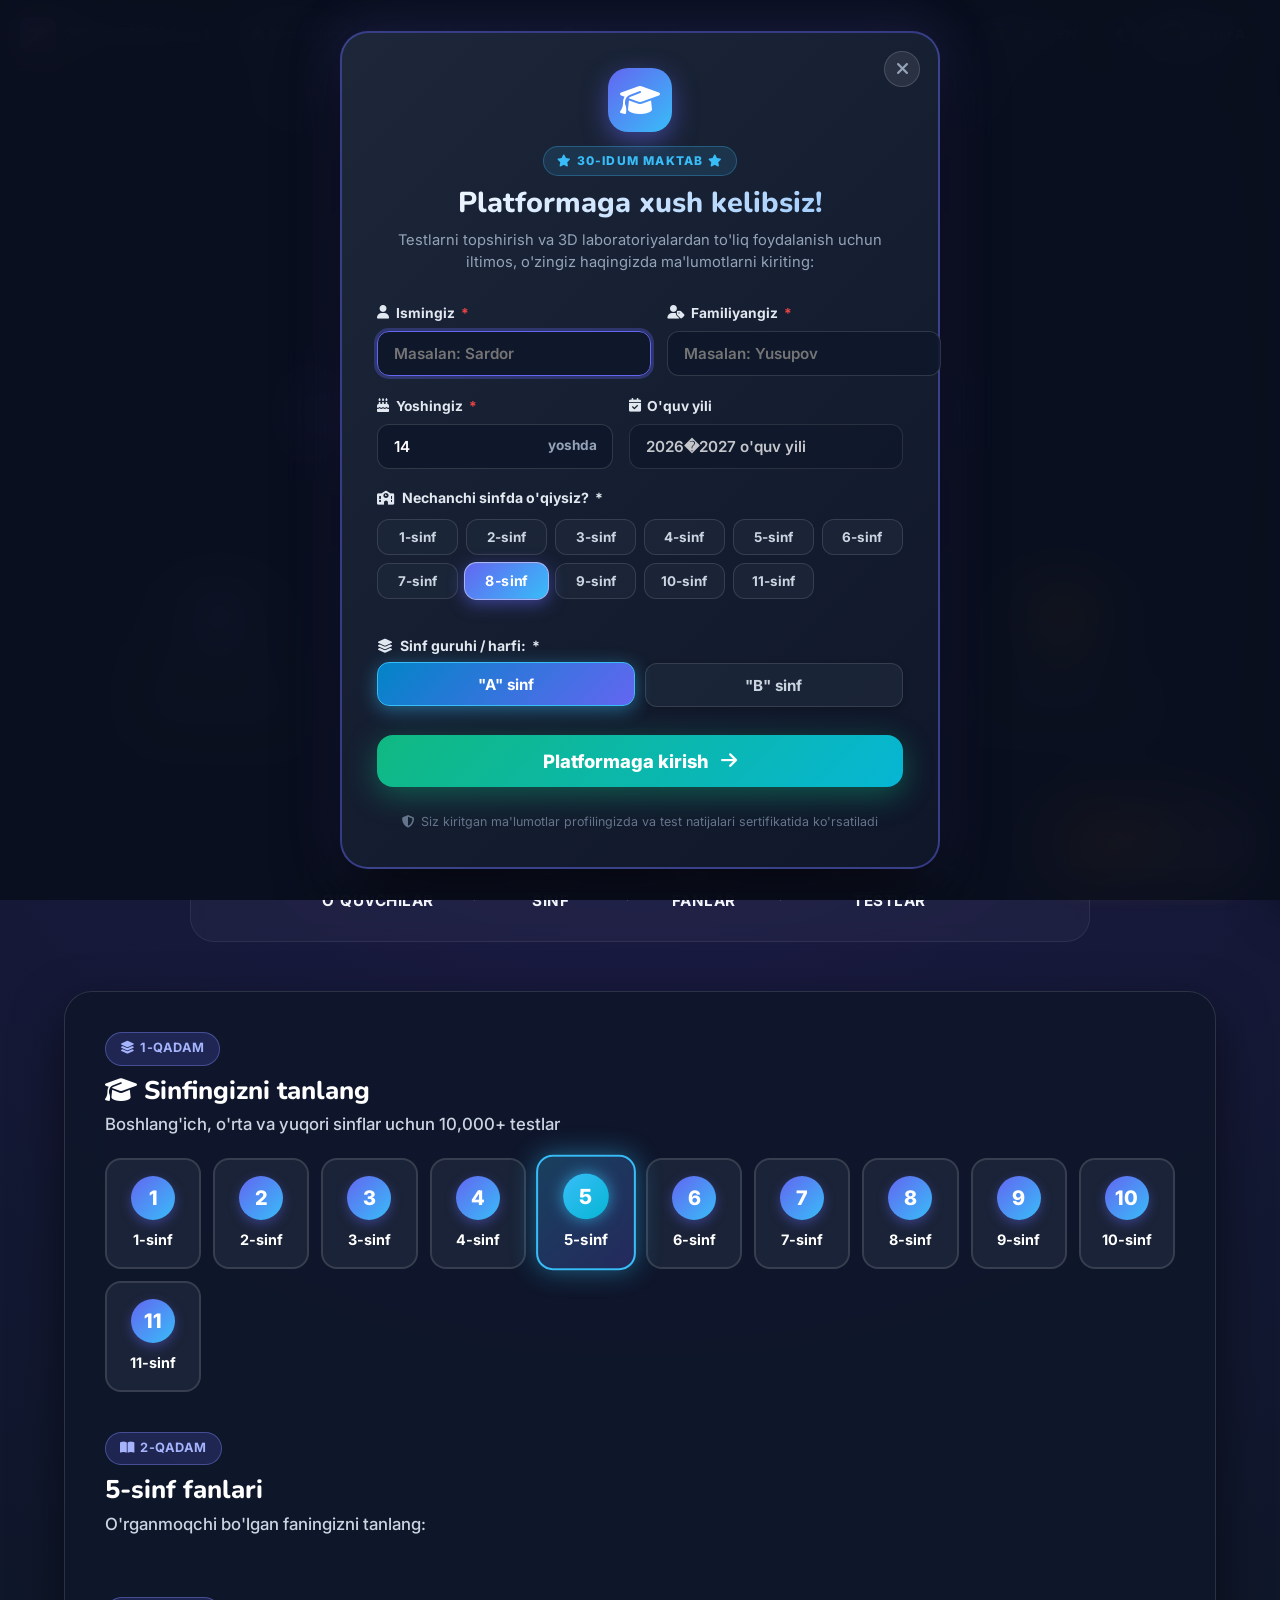
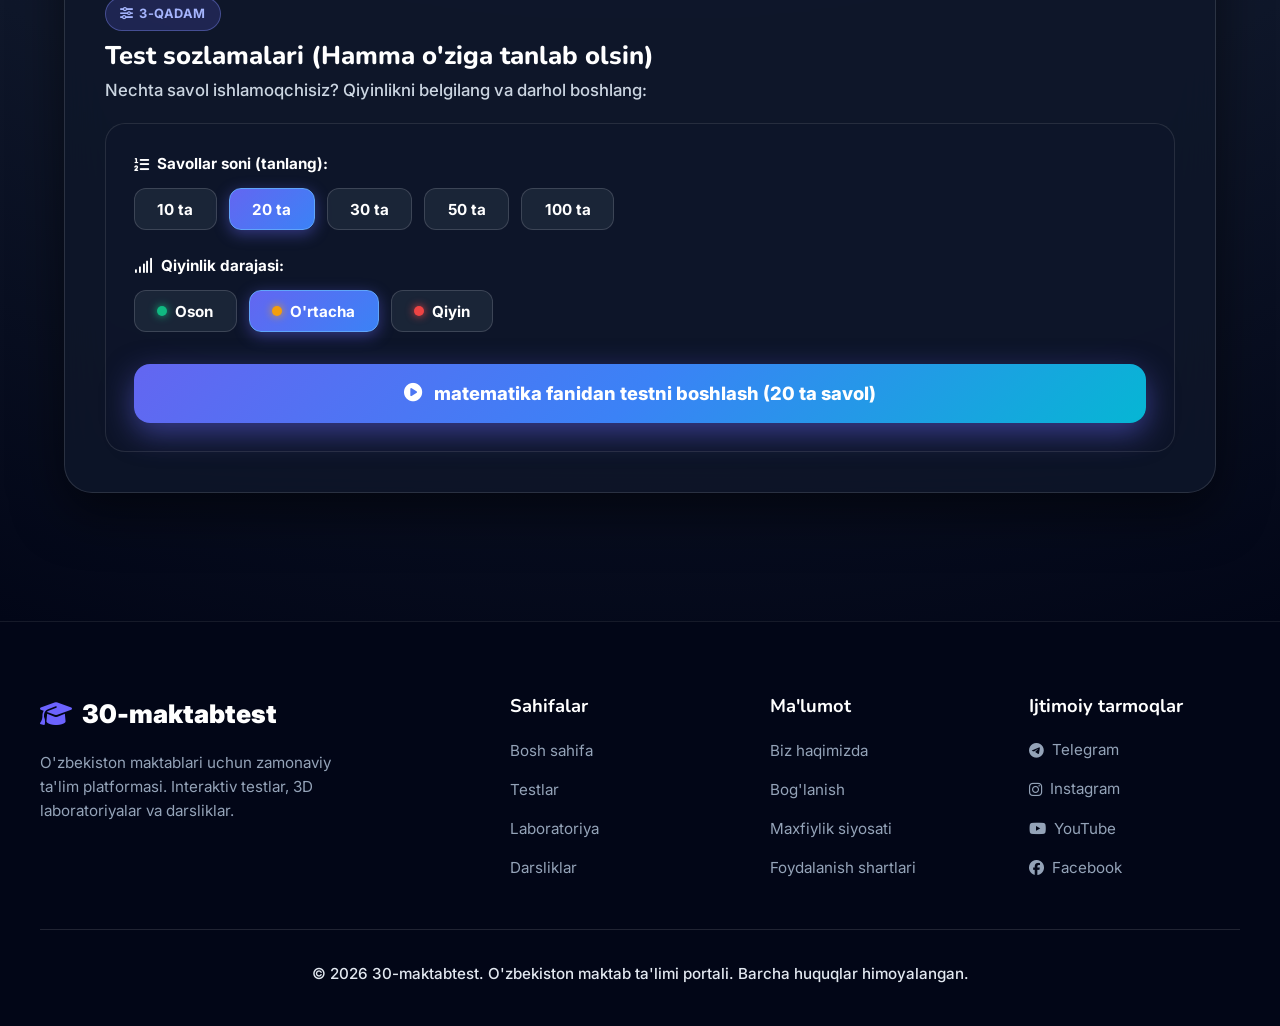
==== index.html @ f0207341 "fix(3d-lab): fix bottom control panel clipping and layout in computer and geography labs" ====
<!DOCTYPE html>
<html lang="uz">
<head>
    <meta charset="UTF-8">
    <meta name="viewport" content="width=device-width, initial-scale=1.0">
    <meta name="description" content="30-maktabtest - O'zbekiston maktablari uchun zamonaviy ta'lim platformasi. Testlar, 3D laboratoriya, darsliklar.">
    <title>30-maktabtest - O'zbekiston Maktablari Uchun</title>

    <!-- Google Fonts: Inter va Nunito -->
    <link rel="preconnect" href="https://fonts.googleapis.com">
    <link rel="preconnect" href="https://fonts.gstatic.com" crossorigin>
    <link href="https://fonts.googleapis.com/css2?family=Inter:wght@300;400;500;600;700;800;900&family=Nunito:wght@300;400;500;600;700;800;900&display=swap" rel="stylesheet">

    <!-- Font Awesome 6 -->
    <link rel="stylesheet" href="https://cdnjs.cloudflare.com/ajax/libs/font-awesome/6.4.0/css/all.min.css">

    <!-- Asosiy stillar -->
    <link rel="stylesheet" href="css/style.css">
    <link rel="stylesheet" href="css/master_fix.css">
</head>
<body>

    <!-- ============================================================
         NAVIGATSIYA - Barcha sahifalar uchun umumiy header
         ============================================================ -->
    <header id="main-header" class="main-header">
        <nav class="nav-container">
            <div class="nav-logo" onclick="navigateTo('page-landing')">
                <span class="logo-icon"><i class="fas fa-graduation-cap"></i></span>
                <span class="logo-text">30-maktabtest</span>
            </div>
            <ul class="nav-links" id="nav-links">
                <li><a href="#" onclick="navigateTo('page-landing')" data-nav="dashboard">
                    <i class="fas fa-home"></i> <span data-i18n="nav_home">Bosh sahifa</span>
                </a></li>
                <li><a href="#" onclick="scrollToTestCenter()" data-nav="tests">
                    <i class="fas fa-clipboard-check"></i> <span data-i18n="nav_tests">Testlar</span>
                </a></li>
                <li><a href="#" onclick="navigateTo('page-lab-select')" data-nav="lab">
                    <i class="fas fa-flask"></i> <span data-i18n="nav_lab">Laboratoriya</span>
                </a></li>
                <li><a href="#" onclick="navigateTo('page-textbook')" data-nav="books">
                    <i class="fas fa-book"></i> <span data-i18n="nav_books">Kitoblar</span>
                </a></li>
                <li><a href="#" onclick="navigateTo('page-teacher')" data-nav="teacher">
                    <i class="fas fa-chalkboard-teacher"></i> <span data-i18n="nav_teacher">O'qituvchilar</span>
                </a></li>
                <li><a href="#" onclick="navigateTo('page-olympiad')" data-nav="olympiad" style="color:#ec4899 !important; font-weight:700;">
                    <i class="fas fa-fire" style="color:#ec4899;"></i> <span>Olimpiada</span>
                </a></li>
                <li><a href="#" onclick="if(window.AccountsManager) AccountsManager.openLeaderboardDrawer()" data-nav="leaderboard" style="color:#fbbf24 !important; font-weight:700;">
                    <i class="fas fa-trophy" style="color:#fbbf24;"></i> <span>Reyting</span>
                </a></li>

            </ul>
            <div class="nav-actions">
                <div class="lang-switcher" id="lang-switcher">
                    <button class="lang-btn active" data-lang="uz" onclick="setLanguage('uz')">UZ</button>
                    <button class="lang-btn" data-lang="ru" onclick="setLanguage('ru')">RU</button>
                    <button class="lang-btn" data-lang="en" onclick="setLanguage('en')">EN</button>
                </div>

                <button class="theme-toggle-btn" id="theme-toggle" onclick="toggleTheme()" title="Tungi rejim">
                    <i class="fas fa-moon"></i>
                </button>
                <div class="student-profile-chip" id="student-profile-chip" onclick="openStudentProfileModal()" title="O'quvchi profili (Ma'lumotlarni ko'rish va o'zgartirish)">
                    <div class="student-avatar-icon"><i class="fas fa-user-graduate"></i></div>
                    <div class="student-chip-text">
                        <span class="student-chip-name" id="student-chip-name">O'quvchi</span>
                        <span class="student-chip-grade" id="student-chip-grade">Sinf</span>
                    </div>
                </div>
                <!-- Mobil menyu tugmasi -->
                <button class="mobile-menu-btn" id="mobile-menu-btn" onclick="toggleMobileMenu()" title="Menyuni ochish">
                    <i class="fas fa-bars"></i>
                    <span class="mobile-menu-label">Menyu</span>
                </button>
            </div>
        </nav>
    </header>

    <!-- ============================================================
         1-SAHIFA: LANDING / BOSH SAHIFA
         ============================================================ -->
    <section id="page-landing" class="page-section">
        <!-- Animatsiyali gradient fon -->
        <div class="landing-hero">
            <div class="hero-bg-animation">
                <div class="floating-shape shape-1"></div>
                <div class="floating-shape shape-2"></div>
                <div class="floating-shape shape-3"></div>
                <div class="floating-shape shape-4"></div>
                <div class="floating-shape shape-5"></div>
                <div class="floating-shape shape-6"></div>
            </div>

            <div class="hero-content">
                <div class="student-welcome-banner" id="student-welcome-banner" style="display:none;" onclick="openStudentProfileModal()" title="Profilni tahrirlash">
                    <i class="fas fa-hand-sparkles"></i> <span id="hero-student-greeting">Assalomu alaykum!</span>
                </div>
                <div class="hero-badge"><i class="fas fa-graduation-cap"></i> <span data-i18n="hero_badge">O'zbekiston ta'lim tizimi uchun</span></div>
                <h1 class="hero-title">
                    <span class="title-gradient">30-maktabtest</span>
                </h1>
                <p class="hero-tagline" data-i18n="hero_tagline">O'zbekiston maktablari uchun zamonaviy ta'lim platformasi</p>
                <p class="hero-description" data-i18n="hero_description">
                    Interaktiv testlar, 3D virtual laboratoriyalar va zamonaviy o'quv materiallari 
                    bilan bilimingizni yangi bosqichga olib chiqing.
                </p>
                <div class="hero-buttons">
                    <button class="btn btn-primary btn-lg hero-cta" onclick="scrollToTestCenter()">
                        <i class="fas fa-rocket"></i> <span data-i18n="btn_start">Boshlash</span>
                    </button>
                    <button class="btn btn-warning btn-lg" onclick="navigateTo('page-olympiad')" style="background:linear-gradient(135deg,#ec4899,#f59e0b); color:#fff; border:none; box-shadow:0 6px 20px rgba(236,72,153,0.4);">
                        <i class="fas fa-crown"></i> <span>Olimpiada & Blitz</span>
                    </button>
                    <button class="btn btn-outline btn-lg" onclick="navigateTo('page-lab-select')">
                        <i class="fas fa-flask"></i> <span data-i18n="btn_lab">3D Laboratoriya</span>
                    </button>

                </div>
            </div>

            <!-- Xususiyat kartalari (bosganda darhol ochiladi) -->
            <div class="hero-features">
                <div class="feature-card" data-aos="fade-up" onclick="scrollToTestCenter()" title="Testlarga o'tish">
                    <div class="feature-icon"><i class="fas fa-clipboard-check"></i></div>
                    <h3 data-i18n="feat_tests_title">10,000+ Testlar</h3>
                    <p data-i18n="feat_tests_desc">Barcha fanlar bo'yicha testlar va mashqlar</p>
                </div>
                <div class="feature-card" data-aos="fade-up" data-aos-delay="100" onclick="navigateTo('page-lab-select')" title="Laboratoriyaga o'tish">
                    <div class="feature-icon"><i class="fas fa-atom"></i></div>
                    <h3 data-i18n="feat_lab_title">3D Laboratoriya</h3>
                    <p data-i18n="feat_lab_desc">Virtual kimyo va fizika laboratoriyalari</p>
                </div>
                <div class="feature-card" data-aos="fade-up" data-aos-delay="200" onclick="scrollToTestCenter()" title="Fanlarga o'tish">
                    <div class="feature-icon"><i class="fas fa-book-open"></i></div>
                    <h3 data-i18n="feat_subjs_title">Barcha fanlar</h3>
                    <p data-i18n="feat_subjs_desc">1-11 sinflar uchun to'liq qamrov</p>
                </div>
                <div class="feature-card" data-aos="fade-up" data-aos-delay="300" onclick="navigateTo('page-teacher')" title="Natijalarga o'tish">
                    <div class="feature-icon"><i class="fas fa-trophy"></i></div>
                    <h3 data-i18n="feat_results_title">Natijalar</h3>
                    <p data-i18n="feat_results_desc">Batafsil tahlil va statistika</p>
                </div>
            </div>

            <!-- Statistika hisoblagichlari -->
            <div class="hero-stats">
                <div class="stat-item">
                    <div class="stat-number-wrapper">
                        <span class="stat-number" data-target="707">707</span>
                        <span class="stat-suffix"> ta</span>
                    </div>
                    <span class="stat-label" data-i18n="stat_students">O'quvchilar</span>
                </div>
                <div class="stat-divider"></div>
                <div class="stat-item">
                    <div class="stat-number-wrapper">
                        <span class="stat-number" data-target="11">11</span>
                        <span class="stat-suffix"> ta</span>
                    </div>
                    <span class="stat-label" data-i18n="stat_grades">Sinf</span>
                </div>
                <div class="stat-divider"></div>
                <div class="stat-item">
                    <div class="stat-number-wrapper">
                        <span class="stat-number" data-target="80">80</span>
                        <span class="stat-suffix"> ta</span>
                    </div>
                    <span class="stat-label" data-i18n="stat_subjects">Fanlar</span>
                </div>
                <div class="stat-divider"></div>
                <div class="stat-item">
                    <div class="stat-number-wrapper">
                        <span class="stat-number" data-target="10000">10,000</span>
                        <span class="stat-suffix">+</span>
                    </div>
                    <span class="stat-label" data-i18n="stat_tests">Testlar</span>
                </div>
            </div>

            <!-- ============================================================
                 ASOSIY TEST MARKAZI (BITTA BOSH EKRANDA)
                 ============================================================ -->
            <div class="home-test-center-section" id="home-test-center">
                <div class="test-center-container">
                    <!-- 1-QADAM: SINF TANLASH -->
                    <div class="test-step-header">
                        <span class="step-badge"><i class="fas fa-layer-group"></i> 1-qadam</span>
                        <h2 class="test-step-title"><i class="fas fa-graduation-cap"></i> Sinfingizni tanlang</h2>
                        <p class="test-step-subtitle">Boshlang'ich, o'rta va yuqori sinflar uchun 10,000+ testlar</p>
                    </div>

                    <div class="home-grade-grid" id="home-grade-grid">
                        <div class="home-grade-card" data-grade="1" onclick="selectGrade(1)">
                            <span class="h-grade-num">1</span>
                            <span class="h-grade-label">1-sinf</span>
                        </div>
                        <div class="home-grade-card" data-grade="2" onclick="selectGrade(2)">
                            <span class="h-grade-num">2</span>
                            <span class="h-grade-label">2-sinf</span>
                        </div>
                        <div class="home-grade-card" data-grade="3" onclick="selectGrade(3)">
                            <span class="h-grade-num">3</span>
                            <span class="h-grade-label">3-sinf</span>
                        </div>
                        <div class="home-grade-card" data-grade="4" onclick="selectGrade(4)">
                            <span class="h-grade-num">4</span>
                            <span class="h-grade-label">4-sinf</span>
                        </div>
                        <div class="home-grade-card selected" data-grade="5" onclick="selectGrade(5)">
                            <span class="h-grade-num">5</span>
                            <span class="h-grade-label">5-sinf</span>
                        </div>
                        <div class="home-grade-card" data-grade="6" onclick="selectGrade(6)">
                            <span class="h-grade-num">6</span>
                            <span class="h-grade-label">6-sinf</span>
                        </div>
                        <div class="home-grade-card" data-grade="7" onclick="selectGrade(7)">
                            <span class="h-grade-num">7</span>
                            <span class="h-grade-label">7-sinf</span>
                        </div>
                        <div class="home-grade-card" data-grade="8" onclick="selectGrade(8)">
                            <span class="h-grade-num">8</span>
                            <span class="h-grade-label">8-sinf</span>
                        </div>
                        <div class="home-grade-card" data-grade="9" onclick="selectGrade(9)">
                            <span class="h-grade-num">9</span>
                            <span class="h-grade-label">9-sinf</span>
                        </div>
                        <div class="home-grade-card" data-grade="10" onclick="selectGrade(10)">
                            <span class="h-grade-num">10</span>
                            <span class="h-grade-label">10-sinf</span>
                        </div>
                        <div class="home-grade-card" data-grade="11" onclick="selectGrade(11)">
                            <span class="h-grade-num">11</span>
                            <span class="h-grade-label">11-sinf</span>
                        </div>
                    </div>

                    <!-- 2-QADAM: FAN TANLASH -->
                    <div class="test-step-header" style="margin-top: 2.5rem;">
                        <span class="step-badge"><i class="fas fa-book-open"></i> 2-qadam</span>
                        <h2 class="test-step-title">
                            <span id="home-grade-title-text">5-sinf</span> fanlari
                        </h2>
                        <p class="test-step-subtitle">O'rganmoqchi bo'lgan faningizni tanlang:</p>
                    </div>

                    <div class="home-subjects-grid" id="home-subjects-grid">
                        <!-- Dinamik ravishda to'ldiriladi -->
                    </div>

                    <!-- 3-QADAM: SAVOLLAR SONI VA SOZLAMALAR -->
                    <div class="test-step-header" style="margin-top: 2.5rem;">
                        <span class="step-badge"><i class="fas fa-sliders"></i> 3-qadam</span>
                        <h2 class="test-step-title">Test sozlamalari (Hamma o'ziga tanlab olsin)</h2>
                        <p class="test-step-subtitle">Nechta savol ishlamoqchisiz? Qiyinlikni belgilang va darhol boshlang:</p>
                    </div>

                    <div class="home-test-config-box">
                        <!-- Savollar soni tanlash -->
                        <div class="config-group">
                            <label class="config-label"><i class="fas fa-list-ol"></i> Savollar soni (tanlang):</label>
                            <div class="count-selector-pills">
                                <button type="button" class="count-btn" data-count="10" onclick="setQuestionCount(10)">10 ta</button>
                                <button type="button" class="count-btn active" data-count="20" onclick="setQuestionCount(20)">20 ta</button>
                                <button type="button" class="count-btn" data-count="30" onclick="setQuestionCount(30)">30 ta</button>
                                <button type="button" class="count-btn" data-count="50" onclick="setQuestionCount(50)">50 ta</button>
                                <button type="button" class="count-btn" data-count="100" onclick="setQuestionCount(100)">100 ta</button>
                            </div>
                        </div>

                        <!-- Qiyinlik darajasi -->
                        <div class="config-group">
                            <label class="config-label"><i class="fas fa-signal"></i> Qiyinlik darajasi:</label>
                            <div class="difficulty-pills">
                                <button type="button" class="difficulty-pill-btn" data-difficulty="easy" onclick="selectDifficulty('easy')">
                                    <span class="diff-dot green"></span> Oson
                                </button>
                                <button type="button" class="difficulty-pill-btn active" data-difficulty="medium" onclick="selectDifficulty('medium')">
                                    <span class="diff-dot yellow"></span> O'rtacha
                                </button>
                                <button type="button" class="difficulty-pill-btn" data-difficulty="hard" onclick="selectDifficulty('hard')">
                                    <span class="diff-dot red"></span> Qiyin
                                </button>
                            </div>
                        </div>

                        <!-- Katta Boshlash Tugmasi -->
                        <div class="config-start-action">
                            <button type="button" class="btn btn-primary btn-xl start-big-btn" id="home-start-btn" onclick="startTest()">
                                <i class="fas fa-play-circle"></i> <span id="home-start-btn-text">Matematika fanidan testni boshlash (20 ta savol)</span>
                            </button>
                        </div>
                    </div>
                </div>
            </div>
        </div>
    </section>

    <!-- ============================================================
         2-SAHIFA: DASHBOARD - Sinf va fan tanlash
         ============================================================ -->
    <section id="page-dashboard" class="page-section" style="display:none;">
        <div class="dashboard-container">
            <!-- Sinf tanlash bo'limi -->
            <div class="section-header">
                <h2 class="section-title">
                    <i class="fas fa-graduation-cap"></i> <span data-i18n="dash_title">Sinfingizni tanlang</span>
                </h2>
                <p class="section-subtitle" data-i18n="dash_subtitle">O'qishni boshlash uchun sinfingizni tanlang</p>
            </div>

            <div class="grade-selector" id="grade-selector">
                <!-- 1-4 sinf: Boshlang'ich ta'lim -->
                <div class="grade-group">
                    <h3 class="grade-group-title"><i class="fas fa-shapes"></i> Boshlang'ich ta'lim (1-4 sinf)</h3>
                    <div class="grade-cards">
                        <div class="grade-card" data-grade="1" onclick="selectGrade(1)" style="--card-color: #FF6B6B;">
<div class="grade-icon"><span class="grade-badge-num">1</span></div>
                            <span class="grade-label">1-sinf</span>
                        </div>
                        <div class="grade-card" data-grade="2" onclick="selectGrade(2)" style="--card-color: #FF8E53;">
<div class="grade-icon"><span class="grade-badge-num">2</span></div>
                            <span class="grade-label">2-sinf</span>
                        </div>
                        <div class="grade-card" data-grade="3" onclick="selectGrade(3)" style="--card-color: #FFA726;">
<div class="grade-icon"><span class="grade-badge-num">3</span></div>
                            <span class="grade-label">3-sinf</span>
                        </div>
                        <div class="grade-card" data-grade="4" onclick="selectGrade(4)" style="--card-color: #FFD54F;">
<div class="grade-icon"><span class="grade-badge-num">4</span></div>
                            <span class="grade-label">4-sinf</span>
                        </div>
                    </div>
                </div>

                <!-- 5-6 sinf -->
                <div class="grade-group">
                    <h3 class="grade-group-title"><i class="fas fa-book-reader"></i> O'rta ta'lim (5-6 sinf)</h3>
                    <div class="grade-cards">
                        <div class="grade-card" data-grade="5" onclick="selectGrade(5)" style="--card-color: #66BB6A;">
<div class="grade-icon"><span class="grade-badge-num">5</span></div>
                            <span class="grade-label">5-sinf</span>
                        </div>
                        <div class="grade-card" data-grade="6" onclick="selectGrade(6)" style="--card-color: #42A5F5;">
<div class="grade-icon"><span class="grade-badge-num">6</span></div>
                            <span class="grade-label">6-sinf</span>
                        </div>
                    </div>
                </div>

                <!-- 7-9 sinf -->
                <div class="grade-group">
                    <h3 class="grade-group-title"><i class="fas fa-square-root-variable"></i> O'rta ta'lim (7-9 sinf)</h3>
                    <div class="grade-cards">
                        <div class="grade-card" data-grade="7" onclick="selectGrade(7)" style="--card-color: #5C6BC0;">
<div class="grade-icon"><span class="grade-badge-num">7</span></div>
                            <span class="grade-label">7-sinf</span>
                        </div>
                        <div class="grade-card" data-grade="8" onclick="selectGrade(8)" style="--card-color: #AB47BC;">
<div class="grade-icon"><span class="grade-badge-num">8</span></div>
                            <span class="grade-label">8-sinf</span>
                        </div>
                        <div class="grade-card" data-grade="9" onclick="selectGrade(9)" style="--card-color: #EC407A;">
<div class="grade-icon"><span class="grade-badge-num">9</span></div>
                            <span class="grade-label">9-sinf</span>
                        </div>
                    </div>
                </div>

                <!-- 10-11 sinf -->
                <div class="grade-group">
                    <h3 class="grade-group-title"><i class="fas fa-university"></i> Katta sinflar va Abituriyent (10-11 sinf)</h3>
                    <div class="grade-cards">
                        <div class="grade-card" data-grade="10" onclick="selectGrade(10)" style="--card-color: #26A69A;">
<div class="grade-icon"><span class="grade-badge-num">10</span></div>
                            <span class="grade-label">10-sinf</span>
                        </div>
                        <div class="grade-card" data-grade="11" onclick="selectGrade(11)" style="--card-color: #EF5350;">
<div class="grade-icon"><span class="grade-badge-num">11</span></div>
                            <span class="grade-label">11-sinf</span>
                        </div>
                    </div>
                </div>
            </div>

            <!-- Fan tanlash bo'limi (sinf tanlanganidan keyin ko'rinadi) -->
            <div id="subject-section" class="subject-section" style="display:none;">
                <div class="section-header">
                    <h2 class="section-title" id="subject-section-title">
                        <i class="fas fa-book-open"></i> <span id="selected-grade-text">1-sinf</span> fanlari
                    </h2>
                    <p class="section-subtitle" data-i18n="choose_subject">O'rganmoqchi bo'lgan faningizni tanlang</p>
                    <button class="btn btn-sm" onclick="clearGradeSelection()" style="background: rgba(99, 102, 241, 0.3) !important; color: #ffffff !important; border: 1.5px solid #818CF8 !important; font-weight: 700 !important; padding: 0.6rem 1.25rem !important; border-radius: 12px !important; cursor: pointer !important; display: inline-flex !important; align-items: center !important; gap: 0.5rem !important; margin-top: 0.5rem !important;">
                        <i class="fas fa-arrow-left"></i> <span data-i18n="change_grade">Sinfni o'zgartirish</span>
                    </button>
                </div>

                <div class="subject-grid" id="subject-grid">
                    <!-- JavaScript orqali dinamik ravishda to'ldiriladi -->
                </div>
            </div>
        </div>
    </section>

    <!-- ============================================================
         3-SAHIFA: TEST SOZLAMALARI
         ============================================================ -->
    <section id="page-test-setup" class="page-section" style="display:none;">
        <div class="test-setup-container">
            <!-- Orqaga tugma va sarlavha -->
            <div class="setup-header">
                <button class="btn btn-ghost" onclick="navigateTo('page-dashboard')">
                    <i class="fas fa-arrow-left"></i> Orqaga
                </button>
                <div class="setup-info">
                    <span class="setup-badge" id="setup-grade-badge">5-sinf</span>
                    <span class="setup-badge" id="setup-subject-badge">Matematika</span>
                </div>
            </div>

            <div class="setup-card">
                <h2 class="setup-title">
                    <i class="fas fa-cogs"></i> Test sozlamalari
                </h2>
                <p class="setup-description">Testni o'zingizga mos ravishda sozlang</p>

                <!-- Qiyinlik darajasi -->
                <div class="setup-section">
                    <h3 class="setup-section-title">
                        <i class="fas fa-signal"></i> Qiyinlik darajasi
                    </h3>
                    <div class="difficulty-selector" id="difficulty-selector">
                        <button class="difficulty-btn active" data-difficulty="easy" onclick="selectDifficulty('easy')">
                            <span class="difficulty-icon"><i class="fas fa-circle" style="color:#10b981"></i></span><span class="difficulty-name">Oson</span>
                            <span class="difficulty-desc">Asosiy tushunchalar va oddiy savollar</span>
                        </button>
                        <button class="difficulty-btn" data-difficulty="medium" onclick="selectDifficulty('medium')">
                            <span class="difficulty-icon"><i class="fas fa-circle" style="color:#f59e0b"></i></span><span class="difficulty-name">O'rtacha</span>
                            <span class="difficulty-desc">Chuqurroq tushunchalar va amaliy savollar</span>
                        </button>
                        <button class="difficulty-btn" data-difficulty="hard" onclick="selectDifficulty('hard')">
                            <span class="difficulty-icon"><i class="fas fa-circle" style="color:#ef4444"></i></span><span class="difficulty-name">Qiyin</span>
                            <span class="difficulty-desc">Murakkab masalalar va analitik savollar</span>
                        </button>
                    </div>
                </div>

                <!-- Savollar soni -->
                <div class="setup-section">
                    <h3 class="setup-section-title">
                        <i class="fas fa-list-ol"></i> Savollar soni
                    </h3>
                    <div class="question-count-selector">
                        <input type="number" id="question-count" class="question-count-input"
                               min="5" max="100" value="20"
                               onchange="validateQuestionCount()">
                        <div class="quick-count-buttons">
                            <button class="quick-btn" onclick="setQuestionCount(10)">10</button>
                            <button class="quick-btn active" onclick="setQuestionCount(20)">20</button>
                            <button class="quick-btn" onclick="setQuestionCount(30)">30</button>
                            <button class="quick-btn" onclick="setQuestionCount(50)">50</button>
                            <button class="quick-btn" onclick="setQuestionCount(100)">100</button>
                        </div>
                    </div>
                </div>

                <!-- Taymer sozlamasi -->
                <div class="setup-section">
                    <h3 class="setup-section-title">
                        <i class="fas fa-clock"></i> Taymer
                    </h3>
                    <div class="timer-toggle-container">
                        <label class="toggle-switch">
                            <input type="checkbox" id="timer-toggle" checked>
                            <span class="toggle-slider"></span>
                        </label>
                        <div class="timer-info">
                            <span class="timer-status" id="timer-status">Yoqilgan</span>
                            <span class="timer-detail">Har bir savol uchun 1 daqiqa</span>
                        </div>
                    </div>
                </div>

                <!-- Testni boshlash tugmasi -->
                <button class="btn btn-primary btn-lg btn-full" id="start-test-btn" onclick="startTest()">
                    <i class="fas fa-play-circle"></i> Testni boshlash
                </button>
            </div>
        </div>
    </section>

    <!-- ============================================================
         4-SAHIFA: TEST / VIKTORINA
         ============================================================ -->
    <section id="page-test" class="page-section" style="display:none;">
        <!-- Yuqori panel -->
        <div class="test-top-bar">
            <div class="test-info-left">
                <span class="test-subject-name" id="test-subject-name">Matematika</span>
                <span class="test-separator">|</span>
                <span class="test-difficulty-badge" id="test-difficulty-badge">Oson</span>
            </div>
            <div class="test-info-center">
                <span class="test-counter" id="test-counter">
                    Savol <strong id="current-question-num">1</strong> / <strong id="total-questions-num">20</strong>
                </span>
            </div>
            <div class="test-info-right">
                <span class="test-timer" id="test-timer">
                    <i class="fas fa-clock"></i> <span id="timer-display">01:00</span>
                </span>
                <button class="btn btn-sm btn-danger" onclick="confirmFinishTest()">
                    <i class="fas fa-flag-checkered"></i> Tugatish
                </button>
            </div>
        </div>

        <!-- Progress bar -->
        <div class="test-progress-bar">
            <div class="progress-fill" id="test-progress-fill" style="width: 5%;"></div>
        </div>

                        <!-- TEPADA UZUN GORIZONTAL SAVOLLAR NAVIGATORI (TOP LONG NUMBER BAR) -->
        <div class="test-top-navigator-wrap">
            <div class="question-navigator" id="question-navigator">
                <div class="navigator-header">
                    <span class="navigator-title">
                        <i class="fas fa-th-list"></i> Savollar:
                    </span>
                    <span class="navigator-badge" id="navigator-status-badge">
                        Javob berildi: 0 / 20
                    </span>
                </div>
                <div class="navigator-grid" id="navigator-grid">
                    <!-- 1, 2, 3, 4, 5... gorizontal uzun qator -->
                </div>
            </div>
        </div>

        <div class="test-content-wrapper">
            <!-- Savol kartasi -->
            <div class="test-main">
                <div class="question-card" id="question-card">
                    <div class="question-number" id="question-number">Savol 1</div>
                    <div class="question-text" id="question-text">
                        Bu yerda savol matni ko'rsatiladi...
                    </div>

                    <!-- Javob variantlari (A, B, C, D) -->
                    <div class="answer-options" id="options-container">
                        <!-- Variantlar JavaScript orqali chiqariladi -->
                    </div>

                    <!-- Instant Feedback Banner (To'liq kenglikda chiqadi) -->
                    <div id="test-feedback-container"></div>
                </div>

                <!-- Navigatsiya tugmalari -->
                <div class="test-navigation">
                    <button class="btn btn-outline" id="prev-question-btn" onclick="prevQuestion()" disabled>
                        <i class="fas fa-arrow-left"></i> Oldingi
                    </button>
                    <button class="btn btn-primary" id="next-question-btn" onclick="nextQuestion()">
                        Keyingi <i class="fas fa-arrow-right"></i>
                    </button>
                    <button class="btn btn-success" id="finish-test-btn" onclick="confirmFinishTest()" style="display:none;">
                        Tugatish <i class="fas fa-check-circle"></i>
                    </button>
                </div>
            </div>
        </div>
    </section>

    <!-- ============================================================
         5-SAHIFA: NATIJALAR
         ============================================================ -->
    <section id="page-results" class="page-section" style="display:none;">
        <div class="results-container">
            <!-- Katta ball ko'rsatkichi -->
            <div class="results-hero">
                <div class="score-circle" id="score-circle">
                    <svg class="score-svg" viewBox="0 0 200 200">
                        <circle class="score-bg" cx="100" cy="100" r="85" />
                        <circle class="score-fill" id="score-fill" cx="100" cy="100" r="85"
                                stroke-dasharray="534" stroke-dashoffset="534" />
                    </svg>
                    <div class="score-text">
                        <span class="score-percent" id="score-percent">0%</span>
                        <span class="score-label">Ball</span>
                    </div>
                </div>
                <div class="result-grade" id="result-grade">A+</div>
                <p class="result-message" id="result-message">Ajoyib natija! Barakalla!</p>
            </div>

            <!-- XP va Reyting mukofoti banneri -->
            <div id="results-xp-banner" class="results-xp-banner" style="display:none; margin: 1.25rem 0; padding: 1.2rem 1.5rem; border-radius: 18px; background: linear-gradient(135deg, rgba(245, 158, 11, 0.2), rgba(99, 102, 241, 0.25)); border: 1.5px solid rgba(245, 158, 11, 0.5); text-align: center; color: #fff; box-shadow: 0 8px 30px rgba(245, 158, 11, 0.25);">
                <div style="font-size: 1.45rem; font-weight: 800; color: #fbbf24; display: flex; align-items: center; justify-content: center; gap: 0.6rem;">
                    <i class="fas fa-award"></i> <span id="results-xp-earned">+0</span> BALL (XP) QO'SHILDI!
                </div>
                <div style="font-size: 0.95rem; margin-top: 0.4rem; color: #cbd5e1;">
                    Sizning yangi ballingiz: <strong id="results-xp-total" style="color:#38bdf8;">0 ball</strong> � Reytingdagi o'rningiz: <strong id="results-xp-rank" style="color:#34d399;">#0</strong>
                </div>
            </div>

            <!-- Statistika kartalari -->
            <div class="results-stats">
                <div class="stat-card stat-total">
                    <i class="fas fa-list-check"></i>
                    <span class="stat-value" id="stat-total">20</span>
                    <span class="stat-name">Jami savollar</span>
                </div>
                <div class="stat-card stat-correct">
                    <i class="fas fa-check-circle"></i>
                    <span class="stat-value" id="stat-correct">0</span>
                    <span class="stat-name">To'g'ri javoblar</span>
                </div>
                <div class="stat-card stat-wrong">
                    <i class="fas fa-times-circle"></i>
                    <span class="stat-value" id="stat-wrong">0</span>
                    <span class="stat-name">Noto'g'ri javoblar</span>
                </div>
                <div class="stat-card stat-percent">
                    <i class="fas fa-percentage"></i>
                    <span class="stat-value" id="stat-percentage">0%</span>
                    <span class="stat-name">Foiz</span>
                </div>
                <div class="stat-card stat-time">
                    <i class="fas fa-stopwatch"></i>
                    <span class="stat-value" id="stat-time">00:00</span>
                    <span class="stat-name">Sarflangan vaqt</span>
                </div>
            </div>

            <!-- Batafsil ko'rib chiqish -->
            <div class="results-review">
                <h3 class="review-title">
                    <i class="fas fa-search"></i> Batafsil ko'rib chiqish
                </h3>
                <div class="review-list" id="review-list">
                    <!-- JavaScript orqali dinamik ravishda to'ldiriladi -->
                </div>
            </div>

            <!-- Amallar tugmalari -->
            <div class="results-actions">
                <button class="btn btn-warning btn-lg" onclick="if(window.AccountsManager) AccountsManager.openLeaderboardDrawer();" style="background:linear-gradient(135deg,#f59e0b,#6366f1); color:#fff; border:none; box-shadow:0 6px 20px rgba(245,158,11,0.4);">
                    <i class="fas fa-trophy"></i> <span>Reytingdagi o'rningiz</span>
                </button>
                <button class="btn btn-primary btn-lg" onclick="retakeTest()">
                    <i class="fas fa-redo"></i> Qayta topshirish
                </button>
                <button class="btn btn-outline btn-lg" onclick="navigateTo('page-dashboard')">
                    <i class="fas fa-home"></i> <span data-i18n="nav_home">Bosh sahifa</span>ga
                </button>
            </div>
        </div>
    </section>

    <!-- ============================================================
         6-SAHIFA: LABORATORIYA TANLASH
         ============================================================ -->
    <section id="page-lab-select" class="page-section" style="display:none;">
        <div class="lab-select-container">
            <!-- Sarlavha -->
            <div class="lab-hero">
                <div class="lab-hero-bg">
                    <div class="lab-particle lab-particle-1"></div>
                    <div class="lab-particle lab-particle-2"></div>
                    <div class="lab-particle lab-particle-3"></div>
                </div>
                <h1 class="lab-hero-title">
                    <i class="fas fa-atom"></i> 3D Virtual Laboratoriya
                </h1>
                <p class="lab-hero-subtitle">
                    Xavfsiz virtual muhitda ilmiy tajribalar o'tkazing va fizik qonunlarni o'rganing
                </p>
            </div>

            <!-- Laboratoriya kartalari (5 ta 3D laboratoriya) -->
            <div class="lab-cards">
                <!-- 1. Kimyo -->
                <div class="lab-card lab-card-chemistry" onclick="navigateTo('page-chemistry-lab')">
                    <div class="lab-card-icon"><i class="fas fa-flask"></i></div>
                    <div class="lab-card-content">
                        <h2>Kimyo Laboratoriyasi</h2>
                        <p>Virtual kimyoviy tajribalar o'tkazing</p>
                        <ul class="lab-card-features">
                            <li><i class="fas fa-check"></i> Mis va kislota reaksiyasi</li>
                            <li><i class="fas fa-check"></i> Suv elektrolizi</li>
                            <li><i class="fas fa-check"></i> Vulqon tajribasi</li>
                            <li><i class="fas fa-check"></i> pH Indikatorlar</li>
                            <li><i class="fas fa-check"></i> Kristall o'stirish</li>
                        </ul>
                        <button class="btn btn-primary" onclick="navigateTo('page-chemistry-lab')"><i class="fas fa-arrow-right"></i> Laboratoriyaga kirish</button>
                    </div>
                </div>

                <!-- 2. Fizika -->
                <div class="lab-card lab-card-physics" onclick="navigateTo('page-physics-lab')">
                    <div class="lab-card-icon"><i class="fas fa-bolt"></i></div>
                    <div class="lab-card-content">
                        <h2>Fizika Laboratoriyasi</h2>
                        <p>Fizik qonunlarni 3D muhitda o'rganing</p>
                        <ul class="lab-card-features">
                            <li><i class="fas fa-check"></i> Erkin tushish</li>
                            <li><i class="fas fa-check"></i> Mayatnik tebranishi</li>
                            <li><i class="fas fa-check"></i> Elektr zanjirlari</li>
                            <li><i class="fas fa-check"></i> Nur sinishi (Prizma)</li>
                            <li><i class="fas fa-check"></i> Magnit maydoni</li>
                        </ul>
                        <button class="btn btn-primary" onclick="navigateTo('page-physics-lab')"><i class="fas fa-arrow-right"></i> Laboratoriyaga kirish</button>
                    </div>
                </div>

                <!-- 3. Astronomiya -->
                <div class="lab-card lab-card-astronomy" onclick="navigateTo('page-astronomy-lab')">
                    <div class="lab-card-icon"><i class="fas fa-globe-americas"></i></div>
                    <div class="lab-card-content">
                        <h2>3D Astronomiya</h2>
                        <p>Koinot, Quyosh tizimi va sayyoralar</p>
                        <ul class="lab-card-features">
                            <li><i class="fas fa-check"></i> Quyosh va 8 ta sayyora</li>
                            <li><i class="fas fa-check"></i> Yer va Oy harakati</li>
                            <li><i class="fas fa-check"></i> Saturn va uning halqalari</li>
                            <li><i class="fas fa-check"></i> Gravitatsiya va Qora tuynuk</li>
                            <li><i class="fas fa-check"></i> Koinot yulduzlari</li>
                        </ul>
                        <button class="btn btn-primary" onclick="navigateTo('page-astronomy-lab')"><i class="fas fa-arrow-right"></i> Laboratoriyaga kirish</button>
                    </div>
                </div>

                <!-- 4. Biologiya -->
                <div class="lab-card lab-card-biology" onclick="navigateTo('page-biology-lab')">
                    <div class="lab-card-icon"><i class="fas fa-heartbeat"></i></div>
                    <div class="lab-card-content">
                        <h2>3D Biologiya</h2>
                        <p>Inson anatomiyasi va hujayra tuzilishi</p>
                        <ul class="lab-card-features">
                            <li><i class="fas fa-check"></i> Urib turuvchi inson yuragi</li>
                            <li><i class="fas fa-check"></i> Qon aylanish va tomirlar</li>
                            <li><i class="fas fa-check"></i> O'simlik hujayrasi (Plant Cell)</li>
                            <li><i class="fas fa-check"></i> DNK qo'sh spirali</li>
                            <li><i class="fas fa-check"></i> Ko'z anatomiyasi va linza</li>
                        </ul>
                        <button class="btn btn-primary" onclick="navigateTo('page-biology-lab')"><i class="fas fa-arrow-right"></i> Laboratoriyaga kirish</button>
                    </div>
                </div>

                <!-- 5. Geometriya -->
                <div class="lab-card lab-card-geometry" onclick="navigateTo('page-geometry-lab')">
                    <div class="lab-card-icon"><i class="fas fa-shapes"></i></div>
                    <div class="lab-card-content">
                        <h2>3D Geometriya</h2>
                        <p>Stereometriya va fazo shakllari</p>
                        <ul class="lab-card-features">
                            <li><i class="fas fa-check"></i> Kub va Parallelepiped</li>
                            <li><i class="fas fa-check"></i> Muntazam Piramida</li>
                            <li><i class="fas fa-check"></i> Silindr va Konus</li>
                            <li><i class="fas fa-check"></i> Shar va Sfera kesimlari</li>
                            <li><i class="fas fa-check"></i> Real vaqt hajm va sirt hisobi</li>
                        </ul>
                        <button class="btn btn-primary" onclick="navigateTo('page-geometry-lab')"><i class="fas fa-arrow-right"></i> Laboratoriyaga kirish</button>
                    </div>
                </div>

                                <!-- 7. Geografiya va Yer Tuzilishi -->
                <div class="lab-card lab-card-geography" onclick="navigateTo('page-geography-lab')">
                    <div class="lab-card-icon"><i class="fas fa-globe-asia"></i></div>
                    <div class="lab-card-content">
                        <h2>3D Geografiya va Yer Tuzilishi</h2>
                        <p>Yer qatlamlari, vulqon otilishi, suv aylanishi va O'zbekiston relyefi</p>
                        <ul class="lab-card-features">
                            <li><i class="fas fa-check"></i> Yerning ichki qatlamlari (Litosfera, Mantiya, Yadro)</li>
                            <li><i class="fas fa-check"></i> Vulqon otilishi va Litosfera plitalari</li>
                            <li><i class="fas fa-check"></i> Suvning tabiatda aylanishi (Gidrologik sikl)</li>
                            <li><i class="fas fa-check"></i> O'zbekiston 3D relyefi (Hazrat Sulton, Orol, Qizilqum)</li>
                        </ul>
                        <button class="btn btn-primary" onclick="navigateTo('page-geography-lab')"><i class="fas fa-arrow-right"></i> Laboratoriyaga kirish</button>
                    </div>
                </div>

                <!-- 8. Kompyuter va IT Laboratoriyasi -->
                <div class="lab-card lab-card-computer" onclick="navigateTo('page-computer-lab')">
                    <div class="lab-card-icon"><i class="fas fa-microchip"></i></div>
                    <div class="lab-card-content">
                        <h2>3D Kompyuter va IT Laboratoriyasi</h2>
                        <p>Tizim bloki ichi, mantiqiy elementlar va tarmoq trafigi</p>
                        <ul class="lab-card-features">
                            <li><i class="fas fa-check"></i> Kompyuter tizim bloki (Motherboard, CPU, GPU, RAM)</li>
                            <li><i class="fas fa-check"></i> Mantiqiy elementlar (AND, OR, NOT, XOR va 3D LED)</li>
                            <li><i class="fas fa-check"></i> Internet va ma'lumotlar oqimi (Paketlar harakati)</li>
                            <li><i class="fas fa-check"></i> Interaktiv komponentlar tahlili</li>
                        </ul>
                        <button class="btn btn-primary" onclick="navigateTo('page-computer-lab')"><i class="fas fa-arrow-right"></i> Laboratoriyaga kirish</button>
                    </div>
                </div>
                <!-- 6. Texnologiya va Robototexnika -->
                <div class="lab-card lab-card-technology" onclick="navigateTo('page-technology-lab')">
                    <div class="lab-card-icon"><i class="fas fa-robot"></i></div>
                    <div class="lab-card-content">
                        <h2>3D Texnologiya va Robototexnika</h2>
                        <p>Robot qo'l, 4-taktli dvigatel, tishli g'ildiraklar va 3D printer</p>
                        <ul class="lab-card-features">
                            <li><i class="fas fa-check"></i> 4-DoF Sanoat roboti qo'li (Manipulator)</li>
                            <li><i class="fas fa-check"></i> Tishli g'ildiraklar va reduktor</li>
                            <li><i class="fas fa-check"></i> 4 taktli dvigatel va shamcha portlashi</li>
                            <li><i class="fas fa-check"></i> 3D Printer qatlamli bosma jarayoni</li>
                            <li><i class="fas fa-check"></i> Shamol turbinasi va elektr generatori</li>
                        </ul>
                        <button class="btn btn-primary" onclick="navigateTo('page-technology-lab')"><i class="fas fa-arrow-right"></i> Laboratoriyaga kirish</button>
                    </div>
                </div>
            </div>
        </div>
    </section>

    <!-- ============================================================
         7-SAHIFA: KIMYO LABORATORIYASI
         ============================================================ -->
    <section id="page-chemistry-lab" class="page-section" style="display:none;">
        <div class="lab-layout">
            <!-- Chap panel: tajribalar ro'yxati -->
            <aside class="lab-sidebar" id="chemistry-sidebar">
                <div class="lab-sidebar-header">
                    <h3><i class="fas fa-flask"></i> Kimyo tajribalari</h3>
                    <button class="btn btn-sm btn-ghost" onclick="navigateTo('page-lab-select')">
                        <i class="fas fa-arrow-left"></i> Orqaga
                    </button>
                </div>
                <ul class="experiment-list" id="chemistry-experiment-list">
                    <li class="experiment-item active" data-experiment="copper-acid" onclick="selectChemistryExperiment('copper-acid')">
                        <span class="experiment-icon"><i class="fas fa-vial"></i></span><div class="experiment-info"><span class="experiment-name">Mis va kislota reaksiyasi</span>
                            <span class="experiment-tag">Kimyoviy reaksiya</span>
                        </div>
                    </li>
                    <li class="experiment-item" data-experiment="water-electrolysis" onclick="selectChemistryExperiment('water-electrolysis')">
                        <span class="experiment-icon"><i class="fas fa-tint"></i></span><div class="experiment-info"><span class="experiment-name">Suv elektrolizi</span>
                            <span class="experiment-tag">Elektrokimyo</span>
                        </div>
                    </li>
                    <li class="experiment-item" data-experiment="volcano" onclick="selectChemistryExperiment('volcano')">
                        <span class="experiment-icon"><i class="fas fa-fire"></i></span><div class="experiment-info"><span class="experiment-name">Vulqon tajribasi</span>
                            <span class="experiment-tag">Kislota-asos</span>
                        </div>
                    </li>
                    <li class="experiment-item" data-experiment="indicators" onclick="selectChemistryExperiment('indicators')">
                        <span class="experiment-icon"><i class="fas fa-palette"></i></span><div class="experiment-info"><span class="experiment-name">Indikatorlar</span>
                            <span class="experiment-tag">pH darajasi</span>
                        </div>
                    </li>
                    <li class="experiment-item" data-experiment="crystal" onclick="selectChemistryExperiment('crystal')">
                        <span class="experiment-icon"><i class="fas fa-gem"></i></span><div class="experiment-info"><span class="experiment-name">Kristall o'stirish</span>
                            <span class="experiment-tag">Kristallografiya</span>
                        </div>
                    </li>
                </ul>
            </aside>

            <!-- Markaziy: Three.js canvas -->
            <main class="lab-main">
                <div class="lab-canvas-container" id="chemistry-canvas-container">
                    <button class="lab-info-toggle-btn active" id="chemistry-info-toggle-btn" onclick="toggleLabInfoPanel('chemistry')">
                        <i class="fas fa-info-circle"></i> <span>Tushuntirish</span>
                    </button>
                    <!-- Three.js bu yerda renderlanadi -->
                    <div class="lab-canvas-overlay" id="chemistry-canvas-overlay">
                        <div class="lab-loading">
                            <div class="lab-loading-spinner"></div>
                            <p>Laboratoriya yuklanmoqda...</p>
                        </div>
                    </div>
                </div>

                <!-- Pastki panel: FAQAT boshqaruv tugmalari (so'zlar va boshqa elementlar yo'q) -->
                <div class="lab-bottom-panel" id="chemistry-bottom-panel">
                    <div class="lab-controls">
                        <button class="btn btn-success" id="chemistry-start-btn" onclick="startChemistryExperiment()">
                            <i class="fas fa-play"></i> Boshlash
                        </button>
                        <button class="btn btn-warning" id="chemistry-pause-btn" onclick="pauseChemistryExperiment()" disabled>
                            <i class="fas fa-pause"></i> To'xtatish
                        </button>
                        <button class="btn btn-outline" id="chemistry-reset-btn" onclick="resetChemistryExperiment()">
                            <i class="fas fa-redo"></i> Qayta yuklash
                        </button>
                    </div>
                </div>
            </main>

            <!-- O'NG TOMON: Ilmiy Tahlil va Jonli Tushuntirish Paneli -->
            <aside class="lab-info-panel" id="chemistry-info-panel">
                <div class="lab-info-header">
                    <div class="lab-info-title-wrap">
                        <span class="info-status-badge waiting" id="chem-status-badge"></span>
                        <h4 id="chem-info-title">Mis va kislota reaksiyasi</h4>
                    </div>
                    <button class="lab-info-collapse-btn" onclick="toggleLabInfoPanel('chemistry')" title="Panelni yopish">
                        <i class="fas fa-times"></i>
                    </button>
                </div>
                <div class="lab-info-body">
                    <div class="lab-info-status" id="chem-status-text">
                        <strong>?? Kutilmoqda</strong> (Boshlashni bosing)
                    </div>

                    <div class="lab-info-section">
                        <div class="section-title"><i class="fas fa-atom"></i> Nima sodir bo'lmoqda?</div>
                        <p class="section-desc" id="chem-info-desc">Mis parchasi sulfat kislota eritmasiga tushganda oksidlanish-qaytarilish reaksiyasi boshlanadi. Idishdagi eritma asta-sekin mis (Cu�?) ionlari hisobiga go'zal zangori (ko'k) rangga aylanadi va gaz pufakchalari ajraladi.</p>
                    </div>

                    <div class="lab-info-section">
                        <div class="section-title"><i class="fas fa-square-root-variable"></i> Formula va qonuniyat</div>
                        <div class="formula-box" id="chem-info-formula">Cu + 2H2SO4(kons.) ?? CuSO4 + SO2? + 2H2O</div>
                    </div>

                    <div class="lab-info-section">
                        <div class="section-title"><i class="fas fa-eye"></i> Diqqat qilinadigan nuqtalar</div>
                        <ul class="points-list" id="chem-info-points">
                            <li><i class="fas fa-check-circle"></i> Idish tubidagi mis bo'lagining erishi</li>
                            <li><i class="fas fa-check-circle"></i> Suyuqlik yuzasiga ko'tarilayotgan gaz pufakchalari</li>
                            <li><i class="fas fa-check-circle"></i> Eritma rangining tiniq holatdan yorqin ko'k rangga o'zgarishi</li>
                        </ul>
                    </div>

                    <div class="lab-info-section fact-section">
                        <div class="section-title"><i class="fas fa-lightbulb"></i> Qiziqarli ilmiy fakt</div>
                        <p class="fact-text" id="chem-info-fact">Mis sulfat (CuSO4) xalq tilida 'to'tiyo' deb ataladi va bog'dorchilikda daraxtlarni zararkunanda zamburug'lardan himoya qilishda mashhur vositadir.</p>
                    </div>
                </div>
            </aside>
        </div>
    </section>

    <!-- ============================================================
         8-SAHIFA: FIZIKA LABORATORIYASI
         ============================================================ -->
    <section id="page-physics-lab" class="page-section" style="display:none;">
        <div class="lab-layout">
            <!-- Chap panel: tajribalar ro'yxati -->
            <aside class="lab-sidebar" id="physics-sidebar">
                <div class="lab-sidebar-header">
                    <h3><i class="fas fa-bolt"></i> Fizika tajribalari</h3>
                    <button class="btn btn-sm btn-ghost" onclick="navigateTo('page-lab-select')">
                        <i class="fas fa-arrow-left"></i> Orqaga
                    </button>
                </div>
                <ul class="experiment-list" id="physics-experiment-list">
                    <li class="experiment-item active" data-experiment="free-fall" onclick="selectPhysicsExperiment('free-fall')">
                        <span class="experiment-icon"><i class="fas fa-arrow-down"></i></span><div class="experiment-info"><span class="experiment-name">Erkin tushish</span>
                            <span class="experiment-tag">Mexanika</span>
                        </div>
                    </li>
                    <li class="experiment-item" data-experiment="pendulum" onclick="selectPhysicsExperiment('pendulum')">
                        <span class="experiment-icon"><i class="fas fa-clock"></i></span><div class="experiment-info"><span class="experiment-name">Mayatnik</span>
                            <span class="experiment-tag">Tebranishlar</span>
                        </div>
                    </li>
                    <li class="experiment-item" data-experiment="circuits" onclick="selectPhysicsExperiment('circuits')">
                        <span class="experiment-icon"><i class="fas fa-plug"></i></span><div class="experiment-info"><span class="experiment-name">Elektr zanjirlari</span>
                            <span class="experiment-tag">Elektrodinamika</span>
                        </div>
                    </li>
                    <li class="experiment-item" data-experiment="refraction" onclick="selectPhysicsExperiment('refraction')">
                        <span class="experiment-icon"><i class="fas fa-rainbow"></i></span><div class="experiment-info"><span class="experiment-name">Nur sinishi</span>
                            <span class="experiment-tag">Optika</span>
                        </div>
                    </li>
                    <li class="experiment-item" data-experiment="magnetic-field" onclick="selectPhysicsExperiment('magnetic-field')">
                        <span class="experiment-icon"><i class="fas fa-magnet"></i></span><div class="experiment-info"><span class="experiment-name">Magnit maydoni</span>
                            <span class="experiment-tag">Elektromagnetizm</span>
                        </div>
                    </li>
                </ul>
            </aside>

            <!-- Markaziy: Three.js canvas -->
            <main class="lab-main">
                <div class="lab-canvas-container" id="physics-canvas-container">
                    <button class="lab-info-toggle-btn active" id="physics-info-toggle-btn" onclick="toggleLabInfoPanel('physics')">
                        <i class="fas fa-info-circle"></i> <span>Tushuntirish</span>
                    </button>
                    <!-- Three.js bu yerda renderlanadi -->
                    <div class="lab-canvas-overlay" id="physics-canvas-overlay">
                        <div class="lab-loading">
                            <div class="lab-loading-spinner"></div>
                            <p>Laboratoriya yuklanmoqda...</p>
                        </div>
                    </div>
                </div>

                <!-- Pastki panel: FAQAT boshqaruv tugmalari (so'zlar va slayderlar o'ng panelga olindi) -->
                <div class="lab-bottom-panel" id="physics-bottom-panel">
                    <div class="lab-controls">
                        <button class="btn btn-success" id="physics-start-btn" onclick="startPhysicsExperiment()">
                            <i class="fas fa-play"></i> Boshlash
                        </button>
                        <button class="btn btn-warning" id="physics-pause-btn" onclick="pausePhysicsExperiment()" disabled>
                            <i class="fas fa-pause"></i> To'xtatish
                        </button>
                        <button class="btn btn-outline" id="physics-reset-btn" onclick="resetPhysicsExperiment()">
                            <i class="fas fa-redo"></i> Qayta yuklash
                        </button>
                    </div>
                </div>
            </main>

            <!-- O'NG TOMON: Ilmiy Tahlil, Tushuntirish va Parametrlar Paneli -->
            <aside class="lab-info-panel" id="physics-info-panel">
                <div class="lab-info-header">
                    <div class="lab-info-title-wrap">
                        <span class="info-status-badge waiting" id="phys-status-badge"></span>
                        <h4 id="phys-info-title">Jismning erkin tushishi</h4>
                    </div>
                    <button class="lab-info-collapse-btn" onclick="toggleLabInfoPanel('physics')" title="Panelni yopish">
                        <i class="fas fa-times"></i>
                    </button>
                </div>
                <div class="lab-info-body">
                    <div class="lab-info-status" id="phys-status-text">
                        <strong>?? Kutilmoqda</strong> (Boshlashni bosing)
                    </div>

                    <div class="lab-info-section">
                        <div class="section-title"><i class="fas fa-atom"></i> Nima sodir bo'lmoqda?</div>
                        <p class="section-desc" id="phys-info-desc">Jism faqat Yerning tortish kuchi ta'sirida pastga qarab tushadi. Nyuton qonuniga ko'ra, havosiz fazoda jism massasidan qat'i nazar bir xil tezlanish (g = 9.8 m/s�) bilan yerga tushadi.</p>
                    </div>

                    <div class="lab-info-section">
                        <div class="section-title"><i class="fas fa-square-root-variable"></i> Formula va qonuniyat</div>
                        <div class="formula-box" id="phys-info-formula">h = �gt� | v = gt | g � 9.8 m/s�</div>
                    </div>

                    <!-- Tajriba Parametrlari (Slayderlar o'ng panelda) -->
                    <div class="lab-info-section">
                        <div class="section-title"><i class="fas fa-sliders-h"></i> Parametrlarni sozlash</div>
                        <div class="info-sliders" id="physics-sliders">
                            <div class="info-slider-group">
                                <label><span>Massa:</span> <strong id="slider-mass-value">1.0</strong> kg</label>
                                <input type="range" class="lab-slider" id="slider-mass"
                                       min="0.1" max="10" step="0.1" value="1.0"
                                       oninput="updatePhysicsSlider('mass', this.value)">
                            </div>
                            <div class="info-slider-group">
                                <label><span>Balandlik:</span> <strong id="slider-height-value">10</strong> m</label>
                                <input type="range" class="lab-slider" id="slider-height"
                                       min="1" max="50" step="1" value="10"
                                       oninput="updatePhysicsSlider('height', this.value)">
                            </div>
                            <div class="info-slider-group" id="slider-angle-group" style="display:none;">
                                <label><span>Burchak:</span> <strong id="slider-angle-value">45</strong>&deg;</label>
                                <input type="range" class="lab-slider" id="slider-angle"
                                       min="5" max="85" step="1" value="45"
                                       oninput="updatePhysicsSlider('angle', this.value)">
                            </div>
                            <div class="info-slider-group" id="slider-voltage-group" style="display:none;">
                                <label><span>Kuchlanish:</span> <strong id="slider-voltage-value">12</strong> V</label>
                                <input type="range" class="lab-slider" id="slider-voltage"
                                       min="1" max="24" step="0.5" value="12"
                                       oninput="updatePhysicsSlider('voltage', this.value)">
                            </div>
                            <div class="info-slider-group" id="slider-resistance-group" style="display:none;">
                                <label><span>Qarshilik:</span> <strong id="slider-resistance-value">100</strong> &Omega;</label>
                                <input type="range" class="lab-slider" id="slider-resistance"
                                       min="10" max="1000" step="10" value="100"
                                       oninput="updatePhysicsSlider('resistance', this.value)">
                            </div>
                        </div>
                    </div>

                    <!-- Jonli hisoblangan ko'rsatkichlar -->
                    <div class="lab-info-section">
                        <div class="section-title"><i class="fas fa-chart-line"></i> Jonli ko'rsatkichlar</div>
                        <div class="info-values-grid" id="physics-values">
                            <div class="info-val-card">
                                <span class="v-label">Tezlik</span>
                                <span class="v-val" id="physics-value-velocity">0 m/s</span>
                            </div>
                            <div class="info-val-card">
                                <span class="v-label">Vaqt</span>
                                <span class="v-val" id="physics-value-time">0 s</span>
                            </div>
                            <div class="info-val-card">
                                <span class="v-label">Energiya</span>
                                <span class="v-val" id="physics-value-energy">0 J</span>
                            </div>
                        </div>
                    </div>

                    <div class="lab-info-section">
                        <div class="section-title"><i class="fas fa-eye"></i> Diqqat qilinadigan nuqtalar</div>
                        <ul class="points-list" id="phys-info-points">
                            <li><i class="fas fa-check-circle"></i> Tushish vaqtining balandlik kvadrat ildiziga proporsionalligi</li>
                            <li><i class="fas fa-check-circle"></i> Tezlikning tushish davomida chiziqli ortib borishi</li>
                            <li><i class="fas fa-check-circle"></i> Massa tushish tezligiga ta'sir qilmasligi</li>
                        </ul>
                    </div>

                    <div class="lab-info-section fact-section">
                        <div class="section-title"><i class="fas fa-lightbulb"></i> Qiziqarli ilmiy fakt</div>
                        <p class="fact-text" id="phys-info-fact">Galiley Piza minorasidan har xil og'irlikdagi sharlarni tashlab, ularning bir vaqtda tushishini birinchi bo'lib isbotlagan.</p>
                    </div>
                </div>
            </aside>
        </div>
    </section>

    <!-- ============================================================
         ASTRONOMIYA LABORATORIYASI
         ============================================================ -->
    <section id="page-astronomy-lab" class="page-section" style="display:none;">
        <div class="lab-layout">
            <aside class="lab-sidebar" id="astronomy-sidebar">
                <div class="lab-sidebar-header">
                    <h3><i class="fas fa-globe-americas"></i> 3D Astronomiya</h3>
                    <button class="btn btn-sm btn-ghost" onclick="navigateTo('page-lab-select')">
                        <i class="fas fa-arrow-left"></i> Orqaga
                    </button>
                </div>
                <ul class="experiment-list" id="astronomy-experiment-list">
                    <li class="experiment-item active" data-experiment="solar-system" onclick="selectAstronomyExperiment('solar-system')">
                        <span class="experiment-icon"><i class="fas fa-sun" style="color:#f59e0b;"></i></span>
                        <div class="experiment-info">
                            <span class="experiment-name">Quyosh tizimi</span>
                            <span class="experiment-tag">8 ta sayyora</span>
                        </div>
                    </li>
                    <li class="experiment-item" data-experiment="earth-moon" onclick="selectAstronomyExperiment('earth-moon')">
                        <span class="experiment-icon"><i class="fas fa-moon" style="color:#60a5fa;"></i></span>
                        <div class="experiment-info">
                            <span class="experiment-name">Yer va Oy tizimi</span>
                            <span class="experiment-tag">Fazalar va tutilish</span>
                        </div>
                    </li>
                    <li class="experiment-item" data-experiment="saturn-rings" onclick="selectAstronomyExperiment('saturn-rings')">
                        <span class="experiment-icon"><i class="fas fa-ring" style="color:#fde047;"></i></span>
                        <div class="experiment-info">
                            <span class="experiment-name">Saturn va halqalari</span>
                            <span class="experiment-tag">Muzli halqalar</span>
                        </div>
                    </li>
                    <li class="experiment-item" data-experiment="blackhole" onclick="selectAstronomyExperiment('blackhole')">
                        <span class="experiment-icon"><i class="fas fa-bullseye" style="color:#a855f7;"></i></span>
                        <div class="experiment-info">
                            <span class="experiment-name">Qora tuynuk</span>
                            <span class="experiment-tag">Gravitatsion maydon</span>
                        </div>
                    </li>
                </ul>
            </aside>

            <main class="lab-main">
                <div class="lab-canvas-container" id="astronomy-canvas-container">
                    <button class="lab-info-toggle-btn active" id="astronomy-info-toggle-btn" onclick="toggleLabInfoPanel('astronomy')">
                        <i class="fas fa-info-circle"></i> <span>Tushuntirish</span>
                    </button>
                    <div class="lab-canvas-overlay" id="astronomy-canvas-overlay">
                        <div class="lab-loading">
                            <div class="lab-loading-spinner"></div>
                            <p>Astronomiya laboratoriyasi yuklanmoqda...</p>
                        </div>
                    </div>
                </div>

                <!-- Pastki panel: FAQAT boshqaruv tugmalari (so'zlar va slayderlar o'ng panelga olindi) -->
                <div class="lab-bottom-panel" id="astronomy-bottom-panel">
                    <div class="lab-controls">
                        <button class="btn btn-success" id="astro-start-btn" onclick="startAstronomyExperiment()">
                            <i class="fas fa-play"></i> Boshlash
                        </button>
                        <button class="btn btn-warning" id="astro-pause-btn" onclick="pauseAstronomyExperiment()">
                            <i class="fas fa-pause"></i> To'xtatish
                        </button>
                        <button class="btn btn-outline" id="astro-reset-btn" onclick="resetAstronomyExperiment()">
                            <i class="fas fa-redo"></i> Qayta yuklash
                        </button>
                    </div>
                </div>
            </main>

            <!-- O'NG TOMON: Astronomik Tahlil va Jonli Tushuntirish Paneli -->
            <aside class="lab-info-panel" id="astronomy-info-panel">
                <div class="lab-info-header">
                    <div class="lab-info-title-wrap">
                        <span class="info-status-badge waiting" id="astr-status-badge"></span>
                        <h4 id="astr-info-title">Quyosh tizimi</h4>
                    </div>
                    <button class="lab-info-collapse-btn" onclick="toggleLabInfoPanel('astronomy')" title="Panelni yopish">
                        <i class="fas fa-times"></i>
                    </button>
                </div>
                <div class="lab-info-body">
                    <div class="lab-info-status" id="astr-status-text">
                        <strong>?? Kutilmoqda</strong> (Boshlashni bosing)
                    </div>

                    <div class="lab-info-section">
                        <div class="section-title"><i class="fas fa-atom"></i> Nima sodir bo'lmoqda?</div>
                        <p class="section-desc" id="astr-info-desc">Quyosh atrofida 8 ta asosiy sayyora elliptik orbitalar bo'ylab harakatlanadi. Quyoshga yaqin sayyoralar (Merkuriy, Venera) kuchli gravitatsiya tufayli juda tez aylanadi, tashqi gigant sayyoralar esa sekinroq harakat qiladi.</p>
                    </div>

                    <div class="lab-info-section">
                        <div class="section-title"><i class="fas fa-square-root-variable"></i> Qonuniyat</div>
                        <div class="formula-box" id="astr-info-formula">T� / R� = const (Keplerning 3-qonuni)</div>
                    </div>

                    <!-- Parametrlar (Slayder o'ng panelda) -->
                    <div class="lab-info-section">
                        <div class="section-title"><i class="fas fa-sliders-h"></i> Parametrlarni sozlash</div>
                        <div class="info-sliders" id="astronomy-sliders">
                            <div class="info-slider-group">
                                <label><span>Aylanish tezligi:</span> <strong id="slider-astro-speed-value">1.0x</strong></label>
                                <input type="range" class="lab-slider" id="slider-astro-speed"
                                       min="0.1" max="5.0" step="0.1" value="1.0"
                                       oninput="updateAstronomySlider('speed', this.value)">
                            </div>
                        </div>
                    </div>

                    <!-- Tizim ko'rsatkichlari -->
                    <div class="lab-info-section">
                        <div class="section-title"><i class="fas fa-chart-line"></i> Tizim ko'rsatkichlari</div>
                        <div class="info-values-grid" id="astronomy-values">
                            <div class="info-val-card">
                                <span class="v-label">Sayyoralar</span>
                                <span class="v-val">8 ta asosiy</span>
                            </div>
                            <div class="info-val-card">
                                <span class="v-label">Markaz</span>
                                <span class="v-val">Quyosh</span>
                            </div>
                            <div class="info-val-card">
                                <span class="v-label">Yoshi</span>
                                <span class="v-val">4.6 mlrd yil</span>
                            </div>
                        </div>
                    </div>

                    <div class="lab-info-section">
                        <div class="section-title"><i class="fas fa-eye"></i> Diqqat qilinadigan nuqtalar</div>
                        <ul class="points-list" id="astr-info-points">
                            <li><i class="fas fa-check-circle"></i> Merkuriy va Yer orbitasi tezligi farqi</li>
                            <li><i class="fas fa-check-circle"></i> Saturn halqalarining tekis diski</li>
                            <li><i class="fas fa-check-circle"></i> Quyosh atrofidagi masofalar masshtabi</li>
                        </ul>
                    </div>

                    <div class="lab-info-section fact-section">
                        <div class="section-title"><i class="fas fa-lightbulb"></i> Qiziqarli ilmiy fakt</div>
                        <p class="fact-text" id="astr-info-fact">Quyosh butun Quyosh tizimidagi umumiy massaning 99.86% qismini tashkil etadi.</p>
                    </div>
                </div>
            </aside>
        </div>
    </section>

    <!-- ============================================================
         BIOLOGIYA LABORATORIYASI
         ============================================================ -->
    <section id="page-biology-lab" class="page-section" style="display:none;">
        <div class="lab-layout">
            <aside class="lab-sidebar" id="biology-sidebar">
                <div class="lab-sidebar-header">
                    <h3><i class="fas fa-heartbeat"></i> 3D Biologiya</h3>
                    <button class="btn btn-sm btn-ghost" onclick="navigateTo('page-lab-select')">
                        <i class="fas fa-arrow-left"></i> Orqaga
                    </button>
                </div>
                <ul class="experiment-list" id="biology-experiment-list">
                    <li class="experiment-item active" data-experiment="heart" onclick="selectBiologyExperiment('heart')">
                        <span class="experiment-icon"><i class="fas fa-heart" style="color:#ef4444;"></i></span>
                        <div class="experiment-info">
                            <span class="experiment-name">Inson Yuragi</span>
                            <span class="experiment-tag">Urib turuvchi 3D model</span>
                        </div>
                    </li>
                                        <li class="experiment-item" data-experiment="human-lungs" onclick="selectBiologyExperiment('human-lungs')">
                        <span class="experiment-icon"><i class="fas fa-lungs" style="color:#f43f5e;"></i></span>
                        <div class="experiment-info">
                            <span class="experiment-name">O'pka va Nafas Olish</span>
                            <span class="experiment-tag">Diafragma va Bronxi</span>
                        </div>
                    </li>
                    <li class="experiment-item" data-experiment="plant-cell" onclick="selectBiologyExperiment('plant-cell')">
                        <span class="experiment-icon"><i class="fas fa-leaf" style="color:#10b981;"></i></span>
                        <div class="experiment-info">
                            <span class="experiment-name">O'simlik Hujayrasi</span>
                            <span class="experiment-tag">Yadro va xloroplast</span>
                        </div>
                    </li>
                    <li class="experiment-item" data-experiment="dna" onclick="selectBiologyExperiment('dna')">
                        <span class="experiment-icon"><i class="fas fa-dna" style="color:#38bdf8;"></i></span>
                        <div class="experiment-info">
                            <span class="experiment-name">DNK Qo'sh Spirali</span>
                            <span class="experiment-tag">A-T, G-C juftliklar</span>
                        </div>
                    </li>
                    <li class="experiment-item" data-experiment="eye" onclick="selectBiologyExperiment('eye')">
                        <span class="experiment-icon"><i class="fas fa-eye" style="color:#f59e0b;"></i></span>
                        <div class="experiment-info">
                            <span class="experiment-name">Ko'z Tuzilishi</span>
                            <span class="experiment-tag">Linza va to'r parda</span>
                        </div>
                    </li>
                </ul>
            </aside>

            <main class="lab-main">
                <div class="lab-canvas-container" id="biology-canvas-container">
                    <button class="lab-info-toggle-btn active" id="biology-info-toggle-btn" onclick="toggleLabInfoPanel('biology')">
                        <i class="fas fa-info-circle"></i> <span>Tushuntirish</span>
                    </button>
                    <div class="lab-canvas-overlay" id="biology-canvas-overlay">
                        <div class="lab-loading">
                            <div class="lab-loading-spinner"></div>
                            <p>Biologiya laboratoriyasi yuklanmoqda...</p>
                        </div>
                    </div>
                </div>

                <!-- Pastki panel: FAQAT boshqaruv tugmalari (so'zlar va slayderlar o'ng panelga olindi) -->
                <div class="lab-bottom-panel" id="biology-bottom-panel">
                    <div class="lab-controls">
                        <button class="btn btn-success" id="bio-start-btn" onclick="startBiologyExperiment()">
                            <i class="fas fa-play"></i> Boshlash
                        </button>
                        <button class="btn btn-warning" id="bio-pause-btn" onclick="pauseBiologyExperiment()">
                            <i class="fas fa-pause"></i> To'xtatish
                        </button>
                        <button class="btn btn-outline" id="bio-reset-btn" onclick="resetBiologyExperiment()">
                            <i class="fas fa-redo"></i> Qayta yuklash
                        </button>
                    </div>
                </div>
            </main>

            <!-- O'NG TOMON: Biologik Tahlil va Jonli Tushuntirish Paneli -->
            <aside class="lab-info-panel" id="biology-info-panel">
                <div class="lab-info-header">
                    <div class="lab-info-title-wrap">
                        <span class="info-status-badge waiting" id="bio-status-badge"></span>
                        <h4 id="bio-info-title">Inson yuragi anatomiyasi</h4>
                    </div>
                    <button class="lab-info-collapse-btn" onclick="toggleLabInfoPanel('biology')" title="Panelni yopish">
                        <i class="fas fa-times"></i>
                    </button>
                </div>
                <div class="lab-info-body">
                    <div class="lab-info-status" id="bio-status-text">
                        <strong>?? Kutilmoqda</strong> (Boshlashni bosing)
                    </div>

                    <div class="lab-info-section">
                        <div class="section-title"><i class="fas fa-atom"></i> Nima sodir bo'lmoqda?</div>
                        <p class="section-desc" id="bio-info-desc">Yurak muskullari (miokard) ritmik qisqarib (sistola) va bo'shashib (diastola) butun organizmga qon haydab beradi. 4 ta kameradan (2 ta bo'lmacha, 2 ta qorincha) iborat bo'lib, klapanlar qonning faqat bir yo'nalishda oqishini ta'minlaydi.</p>
                    </div>

                    <div class="lab-info-section">
                        <div class="section-title"><i class="fas fa-square-root-variable"></i> Fiziologiya</div>
                        <div class="formula-box" id="bio-info-formula">Qon bosimi: 120/80 mmHg | Daqiqalik hajm: ~5 L/min</div>
                    </div>

                    <!-- Parametrlar (Slayder o'ng panelda) -->
                    <div class="lab-info-section">
                        <div class="section-title"><i class="fas fa-sliders-h"></i> Parametrlarni sozlash</div>
                        <div class="info-sliders" id="biology-sliders">
                            <div class="info-slider-group" id="slider-bio-bpm-group">
                                <label><span>Yurak pulsi:</span> <strong id="slider-bio-bpm-value">72 BPM</strong></label>
                                <input type="range" class="lab-slider" id="slider-bio-bpm"
                                       min="40" max="180" step="2" value="72"
                                       oninput="updateBiologySlider('bpm', this.value)">
                            </div>
                        </div>
                    </div>

                    <!-- Fiziologik ko'rsatkichlar -->
                    <div class="lab-info-section">
                        <div class="section-title"><i class="fas fa-chart-line"></i> Fiziologik ko'rsatkichlar</div>
                        <div class="info-values-grid" id="biology-values">
                            <div class="info-val-card">
                                <span class="v-label">Puls</span>
                                <span class="v-val">72 /daq</span>
                            </div>
                            <div class="info-val-card">
                                <span class="v-label">Bosim</span>
                                <span class="v-val">120/80</span>
                            </div>
                            <div class="info-val-card">
                                <span class="v-label">Holat</span>
                                <span class="v-val">Normal</span>
                            </div>
                        </div>
                    </div>

                    <div class="lab-info-section">
                        <div class="section-title"><i class="fas fa-eye"></i> Diqqat qilinadigan nuqtalar</div>
                        <ul class="points-list" id="bio-info-points">
                            <li><i class="fas fa-check-circle"></i> Sistola va diastola fazalarining almashishi</li>
                            <li><i class="fas fa-check-circle"></i> Aorta va o'pka arteriyasiga qon otilishi</li>
                            <li><i class="fas fa-check-circle"></i> Puls tezligining qisqarish ritmiga ta'siri</li>
                        </ul>
                    </div>

                    <div class="lab-info-section fact-section">
                        <div class="section-title"><i class="fas fa-lightbulb"></i> Qiziqarli ilmiy fakt</div>
                        <p class="fact-text" id="bio-info-fact">Inson yuragi bir kunda o'rtacha 100 000 marta uradi va taxminan 7 500 litr qonni tomirlar bo'ylab haydaydi.</p>
                    </div>
                </div>
            </aside>
        </div>
    </section>

    <!-- ============================================================
         GEOMETRIYA LABORATORIYASI
         ============================================================ -->
    <section id="page-geometry-lab" class="page-section" style="display:none;">
        <div class="lab-layout">
            <aside class="lab-sidebar" id="geometry-sidebar">
                <div class="lab-sidebar-header">
                    <h3><i class="fas fa-shapes"></i> 3D Geometriya</h3>
                    <button class="btn btn-sm btn-ghost" onclick="navigateTo('page-lab-select')">
                        <i class="fas fa-arrow-left"></i> Orqaga
                    </button>
                </div>
                <ul class="experiment-list" id="geometry-experiment-list">
                    <li class="experiment-item active" data-experiment="cube" onclick="selectGeometryExperiment('cube')">
                        <span class="experiment-icon"><i class="fas fa-cube" style="color:#6366f1;"></i></span>
                        <div class="experiment-info">
                            <span class="experiment-name">Kub / Parallelepiped</span>
                            <span class="experiment-tag">V = a�b�c</span>
                        </div>
                    </li>
                    <li class="experiment-item" data-experiment="pyramid" onclick="selectGeometryExperiment('pyramid')">
                        <span class="experiment-icon"><i class="fas fa-mountain" style="color:#f59e0b;"></i></span>
                        <div class="experiment-info">
                            <span class="experiment-name">Muntazam Piramida</span>
                            <span class="experiment-tag">V = ?�S�h</span>
                        </div>
                    </li>
                    <li class="experiment-item" data-experiment="cylinder" onclick="selectGeometryExperiment('cylinder')">
                        <span class="experiment-icon"><i class="fas fa-database" style="color:#06b6d4;"></i></span>
                        <div class="experiment-info">
                            <span class="experiment-name">Silindr</span>
                            <span class="experiment-tag">V = p�R��H</span>
                        </div>
                    </li>
                    <li class="experiment-item" data-experiment="cone" onclick="selectGeometryExperiment('cone')">
                        <span class="experiment-icon"><i class="fas fa-ice-cream" style="color:#ec4899;"></i></span>
                        <div class="experiment-info">
                            <span class="experiment-name">Konus</span>
                            <span class="experiment-tag">V = ?�pR�H</span>
                        </div>
                    </li>
                    <li class="experiment-item" data-experiment="sphere" onclick="selectGeometryExperiment('sphere')">
                        <span class="experiment-icon"><i class="fas fa-circle" style="color:#10b981;"></i></span>
                        <div class="experiment-info">
                            <span class="experiment-name">Shar va Sfera</span>
                            <span class="experiment-tag">V = 4/3�pR�</span>
                        </div>
                    </li>
                </ul>
            </aside>

            <main class="lab-main">
                <div class="lab-canvas-container" id="geometry-canvas-container">
                    <button class="lab-info-toggle-btn active" id="geometry-info-toggle-btn" onclick="toggleLabInfoPanel('geometry')">
                        <i class="fas fa-info-circle"></i> <span>Tushuntirish</span>
                    </button>
                    <div class="lab-canvas-overlay" id="geometry-canvas-overlay">
                        <div class="lab-loading">
                            <div class="lab-loading-spinner"></div>
                            <p>Geometriya laboratoriyasi yuklanmoqda...</p>
                        </div>
                    </div>
                </div>

                <!-- Pastki panel: FAQAT boshqaruv tugmalari (so'zlar va slayderlar o'ng panelga olindi) -->
                <div class="lab-bottom-panel" id="geometry-bottom-panel">
                    <div class="lab-controls">
                        <button class="btn btn-success" id="geom-start-btn" onclick="startGeometryExperiment()">
                            <i class="fas fa-play"></i> Boshlash
                        </button>
                        <button class="btn btn-warning" id="geom-pause-btn" onclick="pauseGeometryExperiment()">
                            <i class="fas fa-pause"></i> To'xtatish
                        </button>
                        <button class="btn btn-outline" id="geom-reset-btn" onclick="resetGeometryExperiment()">
                            <i class="fas fa-redo"></i> Qayta yuklash
                        </button>
                    </div>
                </div>
            </main>

            <!-- O'NG TOMON: Fazoviy Shakllar Tahlili va Jonli Tushuntirish Paneli -->
            <aside class="lab-info-panel" id="geometry-info-panel">
                <div class="lab-info-header">
                    <div class="lab-info-title-wrap">
                        <span class="info-status-badge waiting" id="geom-status-badge"></span>
                        <h4 id="geom-info-title">Kub va Parallelepiped</h4>
                    </div>
                    <button class="lab-info-collapse-btn" onclick="toggleLabInfoPanel('geometry')" title="Panelni yopish">
                        <i class="fas fa-times"></i>
                    </button>
                </div>
                <div class="lab-info-body">
                    <div class="lab-info-status" id="geom-status-text">
                        <strong>?? Kutilmoqda</strong> (Boshlashni bosing)
                    </div>

                    <div class="lab-info-section">
                        <div class="section-title"><i class="fas fa-atom"></i> Nima sodir bo'lmoqda?</div>
                        <p class="section-desc" id="geom-info-desc">Kub � barcha 6 ta yog'i teng kvadratlardan iborat to'g'ri ko'pyoq. Uning 8 ta uchi, 12 ta qirrasi va 6 ta yog'i mavjud. O'lchamlar o'zgarganda hajm kub darajada, sirt yuzi kvadrat darajada kengayadi.</p>
                    </div>

                    <div class="lab-info-section">
                        <div class="section-title"><i class="fas fa-square-root-variable"></i> Stereometriya formulasi</div>
                        <div class="formula-box" id="geom-info-formula">V = a� | S = 6a� | d = av3</div>
                    </div>

                    <!-- Shakl parametrlari (Slayderlar o'ng panelda) -->
                    <div class="lab-info-section">
                        <div class="section-title"><i class="fas fa-sliders-h"></i> Shakl o'lchamlari</div>
                        <!-- Kub / Piramida uchun a, b, c, h slayderlari -->
                        <div class="info-sliders" id="geom-sliders-abc">
                            <div class="info-slider-group">
                                <label><span>Uzunlik (a):</span> <strong id="slider-geom-a-value">4</strong></label>
                                <input type="range" class="lab-slider" min="1" max="8" step="0.5" value="4"
                                       oninput="updateGeometrySlider('a', this.value)">
                            </div>
                            <div class="info-slider-group">
                                <label><span>Kenglik (b):</span> <strong id="slider-geom-b-value">4</strong></label>
                                <input type="range" class="lab-slider" min="1" max="8" step="0.5" value="4"
                                       oninput="updateGeometrySlider('b', this.value)">
                            </div>
                            <div class="info-slider-group">
                                <label><span>Balandlik (c/h):</span> <strong id="slider-geom-c-value">4</strong></label>
                                <input type="range" class="lab-slider" min="1" max="8" step="0.5" value="4"
                                       oninput="updateGeometrySlider('c', this.value); updateGeometrySlider('height', this.value)">
                            </div>
                        </div>

                        <!-- Silindr / Konus uchun R va H slayderlari -->
                        <div class="info-sliders" id="geom-sliders-rh" style="display:none;">
                            <div class="info-slider-group">
                                <label><span>Radius (R):</span> <strong id="slider-geom-radius-value">3</strong></label>
                                <input type="range" class="lab-slider" min="1" max="6" step="0.5" value="3"
                                       oninput="updateGeometrySlider('radius', this.value)">
                            </div>
                            <div class="info-slider-group">
                                <label><span>Balandlik (H):</span> <strong id="slider-geom-height-value">5</strong></label>
                                <input type="range" class="lab-slider" min="1" max="8" step="0.5" value="5"
                                       oninput="updateGeometrySlider('height', this.value)">
                            </div>
                        </div>

                        <!-- Shar uchun faqat R slayderi -->
                        <div class="info-sliders" id="geom-slider-r-only" style="display:none;">
                            <div class="info-slider-group">
                                <label><span>Shar radiusi (R):</span> <strong id="slider-geom-r-value">3</strong></label>
                                <input type="range" class="lab-slider" min="1" max="6" step="0.5" value="3"
                                       oninput="updateGeometrySlider('radius', this.value)">
                            </div>
                        </div>
                    </div>

                    <!-- Hisoblangan ko'rsatkichlar -->
                    <div class="lab-info-section">
                        <div class="section-title"><i class="fas fa-chart-line"></i> Hisoblangan qiymatlar</div>
                        <div class="info-values-grid" id="geometry-values">
                            <div class="info-val-card">
                                <span class="v-label">Hajm (V)</span>
                                <span class="v-val">64.0</span>
                            </div>
                            <div class="info-val-card">
                                <span class="v-label">To'la sirt</span>
                                <span class="v-val">96.0</span>
                            </div>
                            <div class="info-val-card">
                                <span class="v-label">Diagonal</span>
                                <span class="v-val">6.93</span>
                            </div>
                        </div>
                    </div>

                    <div class="lab-info-section">
                        <div class="section-title"><i class="fas fa-eye"></i> Diqqat qilinadigan nuqtalar</div>
                        <ul class="points-list" id="geom-info-points">
                            <li><i class="fas fa-check-circle"></i> O'lchamlar o'zgarganda shakl proporsiyasining moslashishi</li>
                            <li><i class="fas fa-check-circle"></i> 3D fazoda shaklning to'la aylanishi</li>
                            <li><i class="fas fa-check-circle"></i> Hajm va to'la sirtning avtomatik real vaqt hisoblanishi</li>
                        </ul>
                    </div>

                    <div class="lab-info-section fact-section">
                        <div class="section-title"><i class="fas fa-lightbulb"></i> Qiziqarli ilmiy fakt</div>
                        <p class="fact-text" id="geom-info-fact">Kub � tabiatda eng barqaror shakllardan biridir. Osh tuzi (NaCl) kristallari ham aynan qat'iy kub shaklida o'sadi.</p>
                    </div>
                </div>
            </aside>
        </div>
    </section>

    <!-- ============================================================
         8-SAHIFA: 3D TEXNOLOGIYA VA ROBOTOTEXNIKA LABORATORIYASI
         ============================================================ -->
    <section id="page-technology-lab" class="page-section" style="display:none;">
        <div class="lab-layout">
            <aside class="lab-sidebar" id="technology-sidebar">
                <div class="lab-sidebar-header">
                    <h3><i class="fas fa-robot"></i> 3D Texnologiya</h3>
                    <button class="btn btn-sm btn-ghost" onclick="navigateTo('page-lab-select')">
                        <i class="fas fa-arrow-left"></i> Orqaga
                    </button>
                </div>
                <ul class="experiment-list" id="technology-experiment-list">
                    <li class="experiment-item active" data-experiment="robot-arm" onclick="selectTechnologyExperiment('robot-arm')">
                        <span class="experiment-icon"><i class="fas fa-hand-holding" style="color:#0284c7;"></i></span>
                        <div class="experiment-info">
                            <span class="experiment-name">Sanoat Roboti Qo'li</span>
                            <span class="experiment-tag">4-DoF Manipulator</span>
                        </div>
                    </li>
                    <li class="experiment-item" data-experiment="gears" onclick="selectTechnologyExperiment('gears')">
                        <span class="experiment-icon"><i class="fas fa-cogs" style="color:#10b981;"></i></span>
                        <div class="experiment-info">
                            <span class="experiment-name">Tishli G'ildiraklar</span>
                            <span class="experiment-tag">Reduktor va Moment</span>
                        </div>
                    </li>
                    <li class="experiment-item" data-experiment="engine" onclick="selectTechnologyExperiment('engine')">
                        <span class="experiment-icon"><i class="fas fa-tachometer-alt" style="color:#ef4444;"></i></span>
                        <div class="experiment-info">
                            <span class="experiment-name">4 Taktli Dvigatel</span>
                            <span class="experiment-tag">Porshen va Shamcha</span>
                        </div>
                    </li>
                    <li class="experiment-item" data-experiment="3d-printer" onclick="selectTechnologyExperiment('3d-printer')">
                        <span class="experiment-icon"><i class="fas fa-print" style="color:#f59e0b;"></i></span>
                        <div class="experiment-info">
                            <span class="experiment-name">3D Printer Bosmasi</span>
                            <span class="experiment-tag">FDM Qatlamli model</span>
                        </div>
                    </li>
                    <li class="experiment-item" data-experiment="wind-turbine" onclick="selectTechnologyExperiment('wind-turbine')">
                        <span class="experiment-icon"><i class="fas fa-wind" style="color:#06b6d4;"></i></span>
                        <div class="experiment-info">
                            <span class="experiment-name">Shamol Turbinasi</span>
                            <span class="experiment-tag">Yashil Energiya</span>
                        </div>
                    </li>
                </ul>
            </aside>

            <main class="lab-main">
                <div class="lab-canvas-container" id="technology-canvas-container">
                    <button class="lab-info-toggle-btn active" id="technology-info-toggle-btn" onclick="toggleLabInfoPanel('technology')">
                        <i class="fas fa-info-circle"></i> <span>Tushuntirish</span>
                    </button>
                    <div class="lab-canvas-overlay" id="technology-canvas-overlay">
                        <div class="lab-loading">
                            <div class="lab-loading-spinner"></div>
                            <p>Texnologiya laboratoriyasi yuklanmoqda...</p>
                        </div>
                    </div>
                </div>

                <div class="lab-bottom-panel" id="technology-bottom-panel">
                    <div class="lab-controls">
                        <button class="btn btn-success" id="tech-start-btn" onclick="startTechnologyExperiment()">
                            <i class="fas fa-play"></i> Boshlash
                        </button>
                        <button class="btn btn-warning" id="tech-pause-btn" onclick="pauseTechnologyExperiment()">
                            <i class="fas fa-pause"></i> To'xtatish
                        </button>
                        <button class="btn btn-outline" id="tech-reset-btn" onclick="resetTechnologyExperiment()">
                            <i class="fas fa-redo"></i> Qayta yuklash
                        </button>
                        <button class="btn btn-primary" id="tech-action-btn" onclick="if(window.toggleRobotGripper) toggleRobotGripper()">
                            <i class="fas fa-hand-rock"></i> Qisqich
                        </button>
                        <button class="btn btn-secondary" id="tech-auto-btn" onclick="if(window.toggleRobotAutoCycle) toggleRobotAutoCycle()">
                            <i class="fas fa-sync-alt"></i> Avtomatika
                        </button>
                    </div>
                </div>
            </main>

            <aside class="lab-info-panel" id="technology-info-panel">
                <div class="lab-info-header">
                    <div class="lab-info-title-wrap">
                        <span class="info-status-badge running" id="tech-status-badge"></span>
                        <h4 id="tech-info-title">Sanoat Roboti Qo'li</h4>
                    </div>
                    <button class="lab-info-collapse-btn" onclick="toggleLabInfoPanel('technology')" title="Panelni yopish">
                        <i class="fas fa-times"></i>
                    </button>
                </div>
                <div class="lab-info-body">
                    <div class="lab-info-status" id="tech-status-text">
                        <strong>Faol ishlamoqda</strong> (Slayderlar orqali boshqaring)
                    </div>

                    <div class="lab-info-section formula-section">
                        <div class="section-title"><i class="fas fa-calculator"></i> Muhandislik formulasi / Parametr</div>
                        <div class="formula-box" id="tech-info-formula">Koordinatalar: (X, Y, Z) | Erkinlik darajasi: 4-DoF</div>
                    </div>

                    <div class="lab-info-section">
                        <div class="section-title"><i class="fas fa-sliders-h"></i> Boshqaruv slayderlari</div>
                        
                        <div id="tech-ctrl-robot" style="margin-bottom:0.75rem;">
                            <div style="margin-bottom:0.5rem;">
                                <label style="display:flex; justify-content:space-between; font-size:0.8rem; color:#cbd5e1;">
                                    <span>Baza burilishi</span>
                                    <span id="val-base-angle">0�</span>
                                </label>
                                <input type="range" class="form-range" min="-180" max="180" value="0" style="width:100%;" oninput="document.getElementById('val-base-angle').textContent = this.value + '�'; setRobotArmAngle('robotBaseAngle', this.value)">
                            </div>
                            <div style="margin-bottom:0.5rem;">
                                <label style="display:flex; justify-content:space-between; font-size:0.8rem; color:#cbd5e1;">
                                    <span>Yelka burchagi</span>
                                    <span id="val-arm-angle">25�</span>
                                </label>
                                <input type="range" class="form-range" min="-45" max="75" value="25" style="width:100%;" oninput="document.getElementById('val-arm-angle').textContent = this.value + '�'; setRobotArmAngle('robotArmAngle', this.value)">
                            </div>
                            <div style="margin-bottom:0.5rem;">
                                <label style="display:flex; justify-content:space-between; font-size:0.8rem; color:#cbd5e1;">
                                    <span>Bilak burchagi</span>
                                    <span id="val-forearm-angle">45�</span>
                                </label>
                                <input type="range" class="form-range" min="-60" max="90" value="45" style="width:100%;" oninput="document.getElementById('val-forearm-angle').textContent = this.value + '�'; setRobotArmAngle('robotForearmAngle', this.value)">
                            </div>
                        </div>

                        <div style="margin-bottom:0.5rem;">
                            <label style="display:flex; justify-content:space-between; font-size:0.8rem; color:#cbd5e1;">
                                <span>Tezlik (RPM / Tezlik ko'rsatkichi)</span>
                                <span id="val-tech-speed">120 RPM</span>
                            </label>
                            <input type="range" class="form-range" min="20" max="240" value="120" style="width:100%;" oninput="document.getElementById('val-tech-speed').textContent = this.value + ' RPM'; setGearSpeed(this.value); setEngineRpm(this.value); setWindSpeed(this.value / 10);">
                        </div>
                    </div>

                    <div class="lab-info-section">
                        <div class="section-title"><i class="fas fa-book-open"></i> Jarayon tushuntirishi</div>
                        <p class="desc-text" id="tech-info-desc">Zamonaviy avtomatlashtirilgan zavodlarda qo'llaniladigan ko'p bo'g'imli robot qo'li. Baza (burilish), yelka va bilak servomotorlari orqali harakatlanadi.</p>
                    </div>

                    <div class="lab-info-section">
                        <div class="section-title"><i class="fas fa-list-check"></i> Muhim ilmiy tushunchalar</div>
                        <ul class="points-list" id="tech-info-points">
                            <li><i class="fas fa-check-circle"></i> Baza aylanish burchagi (-180� dan +180� gacha)</li>
                            <li><i class="fas fa-check-circle"></i> Yelka va bilak bo'g'imlarining fazoviy koordinatasi</li>
                            <li><i class="fas fa-check-circle"></i> Pnevmatik/mexanik qisqich orqali yukni ushlash</li>
                        </ul>
                    </div>

                    <div class="lab-info-section fact-section">
                        <div class="section-title"><i class="fas fa-lightbulb"></i> Qiziqarli ilmiy fakt</div>
                        <p class="fact-text" id="tech-info-fact">Zamonaviy avtomobil zavodlarida (masalan, UzAuto Motors) payvandlash va bo'yash ishlarining 90% dan ortig'ini aynan mana shunday sanoat robot-qo'llari bajaradi.</p>
                    </div>
                </div>
            </aside>
        </div>
    </section>

    <!-- ============================================================
         9-SAHIFA: DARSLIK / MA'LUMOTNOMA
         ============================================================ -->
    <section id="page-textbook" class="page-section" style="display:none;">
        <div class="textbook-container">
            <div class="section-header">
                <h2 class="section-title">
                    <i class="fas fa-book-open"></i> Darsliklar
                </h2>
                <p class="section-subtitle">O'quv materiallarini tanlang va o'qing</p>
            </div>

            <!-- Darsliklar gridi -->
            <div class="textbook-grid" id="textbook-grid">
                <div class="textbook-card" data-subject="matematika" onclick="selectTextbook('matematika')">
                    <div class="textbook-cover" style="--cover-color: #4361EE;">
                        <span class="textbook-emoji"><i class="fas fa-calculator"></i></span>
                    </div>
                    <div class="textbook-info">
                        <h3>Matematika</h3>
                        <p>Sonlar, amallar, geometriya va algebra</p>
                    </div>
                </div>
                <div class="textbook-card" data-subject="fizika" onclick="selectTextbook('fizika')">
                    <div class="textbook-cover" style="--cover-color: #F72585;">
                        <span class="textbook-emoji"><i class="fas fa-atom"></i></span>
                    </div>
                    <div class="textbook-info">
                        <h3>Fizika</h3>
                        <p>Mexanika, optika, elektr va magnit</p>
                    </div>
                </div>
                <div class="textbook-card" data-subject="kimyo" onclick="selectTextbook('kimyo')">
                    <div class="textbook-cover" style="--cover-color: #7209B7;">
                        <span class="textbook-emoji"><i class="fas fa-flask"></i></span>
                    </div>
                    <div class="textbook-info">
                        <h3>Kimyo</h3>
                        <p>Elementlar, reaksiyalar, birikmalar va eritmalar</p>
                    </div>
                </div>
                <div class="textbook-card" data-subject="biologiya" onclick="selectTextbook('biologiya')">
                    <div class="textbook-cover" style="--cover-color: #06D6A0;">
                        <span class="textbook-emoji"><i class="fas fa-dna"></i></span>
                    </div>
                    <div class="textbook-info">
                        <h3>Biologiya</h3>
                        <p>Hujayra, o'simliklar, hayvonot va inson anatomiyasi</p>
                    </div>
                </div>
                <div class="textbook-card" data-subject="tarix" onclick="selectTextbook('tarix')">
                    <div class="textbook-cover" style="--cover-color: #E76F51;">
                        <span class="textbook-emoji"><i class="fas fa-landmark"></i></span>
                    </div>
                    <div class="textbook-info">
                        <h3>Tarix</h3>
                        <p>O'zbekiston tarixi va jahon sivilizatsiyasi</p>
                    </div>
                </div>
                <div class="textbook-card" data-subject="geografiya" onclick="selectTextbook('geografiya')">
                    <div class="textbook-cover" style="--cover-color: #2A9D8F;">
                        <span class="textbook-emoji"><i class="fas fa-earth-americas"></i></span>
                    </div>
                    <div class="textbook-info">
                        <h3>Geografiya</h3>
                        <p>Yer shari, iqlim, qit'alar va mamlakatlar</p>
                    </div>
                </div>
                <div class="textbook-card" data-subject="adabiyot" onclick="selectTextbook('adabiyot')">
                    <div class="textbook-cover" style="--cover-color: #264653;">
                        <span class="textbook-emoji"><i class="fas fa-feather"></i></span>
                    </div>
                    <div class="textbook-info">
                        <h3>Adabiyot</h3>
                        <p>She'riyat, nasr, o'zbek va jahon adiblari</p>
                    </div>
                </div>
                <div class="textbook-card" data-subject="informatika" onclick="selectTextbook('informatika')">
                    <div class="textbook-cover" style="--cover-color: #3A86FF;">
                        <span class="textbook-emoji"><i class="fas fa-laptop-code"></i></span>
                    </div>
                    <div class="textbook-info">
                        <h3>Informatika</h3>
                        <p>Dasturlash, algoritmlar, kiberxavfsizlik va AT</p>
                    </div>
                </div>
            </div>

            <!-- Bo'limlar ro'yxati (darslik tanlanganidan keyin) -->
            <div class="textbook-chapters" id="textbook-chapters" style="display:none;">
                <div class="chapters-header">
                    <button class="btn btn-ghost" onclick="closeTextbook()">
                        <i class="fas fa-arrow-left"></i> Darsliklar ro'yxati
                    </button>
                    <h3 id="textbook-title">Matematika darsligi</h3>
                </div>
                <div class="chapters-layout">
                    <div class="chapters-list" id="chapters-list">
                        <!-- JavaScript orqali dinamik ravishda to'ldiriladi -->
                    </div>
                    <div class="chapter-content" id="chapter-content">
                        <div class="chapter-placeholder">
                            <i class="fas fa-book-reader"></i>
                            <p>O'qish uchun bo'limni tanlang</p>
                        </div>
                    </div>
                </div>
            </div>
        </div>
    </section>

    <!-- ============================================================
         8-SAHIFA: GEOGRAFIYA VA YER TUZILISHI LABORATORIYASI
         ============================================================ -->
    <section id="page-geography-lab" class="page-section" style="display:none;">
        <div class="lab-layout">
            <aside class="lab-sidebar" id="geography-sidebar">
                <div class="lab-sidebar-header">
                    <h3><i class="fas fa-globe-asia"></i> 3D Geografiya</h3>
                    <button class="btn btn-sm btn-ghost" onclick="navigateTo('page-lab-select')">
                        <i class="fas fa-arrow-left"></i> Orqaga
                    </button>
                </div>
                <ul class="experiment-list" id="geography-experiment-list">
                    <li class="experiment-item active" data-experiment="earth-layers" onclick="selectGeographyExperiment('earth-layers')">
                        <span class="experiment-icon"><i class="fas fa-layer-group" style="color:#f59e0b;"></i></span>
                        <div class="experiment-info">
                            <span class="experiment-name">Yer Qatlamlari</span>
                            <span class="experiment-tag">Litosfera, Mantiya, Yadro</span>
                        </div>
                    </li>
                    <li class="experiment-item" data-experiment="volcano" onclick="selectGeographyExperiment('volcano')">
                        <span class="experiment-icon"><i class="fas fa-volcano" style="color:#ef4444;"></i></span>
                        <div class="experiment-info">
                            <span class="experiment-name">Vulqon Otilishi</span>
                            <span class="experiment-tag">Magma va Plitalar</span>
                        </div>
                    </li>
                    <li class="experiment-item" data-experiment="water-cycle" onclick="selectGeographyExperiment('water-cycle')">
                        <span class="experiment-icon"><i class="fas fa-cloud-showers-heavy" style="color:#38bdf8;"></i></span>
                        <div class="experiment-info">
                            <span class="experiment-name">Suv Aylanishi</span>
                            <span class="experiment-tag">Bug'lanish va Yog'in</span>
                        </div>
                    </li>
                    <li class="experiment-item" data-experiment="uzbekistan-relief" onclick="selectGeographyExperiment('uzbekistan-relief')">
                        <span class="experiment-icon"><i class="fas fa-mountain" style="color:#10b981;"></i></span>
                        <div class="experiment-info">
                            <span class="experiment-name">O'zbekiston Relyefi</span>
                            <span class="experiment-tag">Tog'lar va Cho'llar</span>
                        </div>
                    </li>
                </ul>
            </aside>

            <main class="lab-main">
                <div class="lab-canvas-container" id="geography-canvas-container">
                    <button class="lab-info-toggle-btn active" id="geography-info-toggle-btn" onclick="toggleLabInfoPanel('geography')">
                        <i class="fas fa-info-circle"></i> <span>Tushuntirish</span>
                    </button>
                    <div class="lab-canvas-overlay" id="geography-canvas-overlay">
                        <div class="lab-loading">
                            <div class="lab-loading-spinner"></div>
                            <p>Geografiya laboratoriyasi yuklanmoqda...</p>
                        </div>
                    </div>
                </div>

                <div class="lab-bottom-panel" id="geography-bottom-panel">
                    <div class="lab-controls" id="geography-controls">
                        <button class="btn btn-success" id="geo-start-btn" onclick="startGeographyExperiment()" disabled>
                            <i class="fas fa-play"></i> Boshlash
                        </button>
                        <button class="btn btn-warning" id="geo-pause-btn" onclick="pauseGeographyExperiment()">
                            <i class="fas fa-pause"></i> To'xtatish
                        </button>
                        <button class="btn btn-outline" id="geo-reset-btn" onclick="resetGeographyExperiment()">
                            <i class="fas fa-redo"></i> Qayta yuklash
                        </button>
                        <button class="btn btn-primary" id="geo-action-btn" onclick="if(window.geographyLabInstance) geographyLabInstance.triggerQuickAction()">
                            <i class="fas fa-expand-arrows-alt"></i> Qatlamlarni ajratish
                        </button>
                    </div>
                </div>
            </main>

            <aside class="lab-info-panel" id="geography-info-panel">
                <div class="lab-info-header">
                    <div class="lab-info-title-wrap">
                        <span class="info-status-badge running" id="geo-status-badge"></span>
                        <h4 id="geo-info-title">Yer Qatlamlari</h4>
                    </div>
                    <button class="lab-info-collapse-btn" onclick="toggleLabInfoPanel('geography')" title="Panelni yopish">
                        <i class="fas fa-times"></i>
                    </button>
                </div>
                <div class="lab-info-body">
                    <div class="lab-info-status" id="geo-status-text">
                        <strong>Faol ko'rsatilmoqda</strong>
                    </div>

                    <!-- Parametrlarni sozlash (Slayderlar o'ng panelda) -->
                    <div class="lab-info-section">
                        <div class="section-title"><i class="fas fa-sliders-h"></i> Parametrlarni sozlash</div>
                        <div class="info-sliders" id="geo-sliders-earth-layers">
                            <div class="info-slider-group">
                                <label><span>Qatlamlarni ochish:</span> <strong id="slider-geo-layers-val">0%</strong></label>
                                <input type="range" class="lab-slider" id="slider-geo-layers" min="0" max="1" step="0.05" value="0"
                                       oninput="if(window.geographyLabInstance) { geographyLabInstance.setLayerExplosion(this.value); document.getElementById('slider-geo-layers-val').textContent = (this.value*100).toFixed(0)+'%'; }">
                            </div>
                        </div>
                        <div class="info-sliders" id="geo-sliders-volcano" style="display:none;">
                            <div class="info-slider-group">
                                <label><span>Otilish kuchi:</span> <strong id="slider-geo-eruption-val">1.0x</strong></label>
                                <input type="range" class="lab-slider" id="slider-geo-eruption" min="0.2" max="3" step="0.1" value="1.0"
                                       oninput="if(window.geographyLabInstance) { geographyLabInstance.setEruptionSpeed(this.value); document.getElementById('slider-geo-eruption-val').textContent = this.value+'x'; }">
                            </div>
                        </div>
                        <div class="info-sliders" id="geo-sliders-water-cycle" style="display:none;">
                            <div class="info-slider-group">
                                <label><span>Aylanish tezligi:</span> <strong id="slider-geo-cycle-val">1.0x</strong></label>
                                <input type="range" class="lab-slider" id="slider-geo-cycle" min="0.2" max="2.5" step="0.1" value="1.0"
                                       oninput="if(window.geographyLabInstance) { geographyLabInstance.setCycleSpeed(this.value); document.getElementById('slider-geo-cycle-val').textContent = this.value+'x'; }">
                            </div>
                        </div>
                    </div>
                    <div class="lab-info-section formula-section">
                        <div class="section-title"><i class="fas fa-calculator"></i> Geografik parametrlar</div>
                        <div class="formula-box" id="geo-info-formula">R_yer ≈ 6371 km | T ≈ 5000-6000°C</div>
                    </div>
                    <div class="lab-info-section">
                        <div class="section-title"><i class="fas fa-book-open"></i> Jarayon tushuntirishi</div>
                        <p class="desc-text" id="geo-info-desc">Sayyoramiz bir necha konsentrik qatlamlardan iborat. Eng yupqa tashqi qatlam - Yer qobig'i (5-70 km).</p>
                    </div>
                    <div class="lab-info-section">
                        <div class="section-title"><i class="fas fa-list-check"></i> Muhim ilmiy ma'lumotlar</div>
                        <ul class="points-list" id="geo-info-points">
                            <li><i class="fas fa-check-circle"></i> Yer qobig'i (Litosfera)</li>
                            <li><i class="fas fa-check-circle"></i> Mantiya va magma harakati</li>
                        </ul>
                    </div>
                    <div class="lab-info-section fact-section">
                        <div class="section-title"><i class="fas fa-lightbulb"></i> Qiziqarli fakt</div>
                        <div class="fact-box" id="geo-info-fact">Yer markazidagi harorat Quyosh sirtidagi harorat bilan deyarli tengdir!</div>
                    </div>
                </div>
            </aside>
        </div>
    </section>

    <!-- ============================================================
         9-SAHIFA: KOMPYUTER VA IT ARXITEKTURASI LABORATORIYASI
         ============================================================ -->
    <section id="page-computer-lab" class="page-section" style="display:none;">
        <div class="lab-layout">
            <aside class="lab-sidebar" id="computer-sidebar">
                <div class="lab-sidebar-header">
                    <h3><i class="fas fa-microchip"></i> 3D Kompyuter / IT</h3>
                    <button class="btn btn-sm btn-ghost" onclick="navigateTo('page-lab-select')">
                        <i class="fas fa-arrow-left"></i> Orqaga
                    </button>
                </div>
                <ul class="experiment-list" id="computer-experiment-list">
                    <li class="experiment-item active" data-experiment="pc-inside" onclick="selectComputerExperiment('pc-inside')">
                        <span class="experiment-icon"><i class="fas fa-desktop" style="color:#38bdf8;"></i></span>
                        <div class="experiment-info">
                            <span class="experiment-name">Tizim Bloki Ichi</span>
                            <span class="experiment-tag">Motherboard, CPU, GPU</span>
                        </div>
                    </li>
                    <li class="experiment-item" data-experiment="logic-gates" onclick="selectComputerExperiment('logic-gates')">
                        <span class="experiment-icon"><i class="fas fa-code-branch" style="color:#f59e0b;"></i></span>
                        <div class="experiment-info">
                            <span class="experiment-name">Mantiqiy Elementlar</span>
                            <span class="experiment-tag">AND, OR, NOT, XOR</span>
                        </div>
                    </li>
                    <li class="experiment-item" data-experiment="network-flow" onclick="selectComputerExperiment('network-flow')">
                        <span class="experiment-icon"><i class="fas fa-network-wired" style="color:#10b981;"></i></span>
                        <div class="experiment-info">
                            <span class="experiment-name">Internet va Tarmoq</span>
                            <span class="experiment-tag">Server, Router, Paketlar</span>
                        </div>
                    </li>
                </ul>
            </aside>

            <main class="lab-main">
                <div class="lab-canvas-container" id="computer-canvas-container">
                    <button class="lab-info-toggle-btn active" id="computer-info-toggle-btn" onclick="toggleLabInfoPanel('computer')">
                        <i class="fas fa-info-circle"></i> <span>Tushuntirish</span>
                    </button>
                    <!-- Floating 3D HUD card for clicked/hovered hardware part -->
                    <div id="pc-part-hud" class="pc-part-hud-card">
                        <div class="hud-badge"><i class="fas fa-microchip"></i> <span id="pc-hud-title">Tizim Bloki Komponentlari</span></div>
                        <div id="pc-hud-desc">Detal ustiga sichqonchani bosing (CPU, GPU, RAM, SSD, Kuler)!</div>
                    </div>
                    <div class="lab-canvas-overlay" id="computer-canvas-overlay">
                        <div class="lab-loading">
                            <div class="lab-loading-spinner"></div>
                            <p>Kompyuter laboratoriyasi yuklanmoqda...</p>
                        </div>
                    </div>
                </div>

                <div class="lab-bottom-panel" id="computer-bottom-panel">
                    <div class="lab-controls" id="computer-controls">
                        <button class="btn btn-success" id="comp-start-btn" onclick="startComputerExperiment()" disabled>
                            <i class="fas fa-play"></i> Boshlash
                        </button>
                        <button class="btn btn-warning" id="comp-pause-btn" onclick="pauseComputerExperiment()">
                            <i class="fas fa-pause"></i> To'xtatish
                        </button>
                        <button class="btn btn-outline" id="comp-reset-btn" onclick="resetComputerExperiment()">
                            <i class="fas fa-redo"></i> Qayta yuklash
                        </button>
                        <button class="btn btn-primary" id="comp-action-btn" onclick="if(window.computerLabInstance) computerLabInstance.triggerQuickAction()">
                            <i class="fas fa-bolt"></i> Turbo rejim
                        </button>
                    </div>
                </div>
            </main>

            <aside class="lab-info-panel" id="computer-info-panel">
                <div class="lab-info-header">
                    <div class="lab-info-title-wrap">
                        <span class="info-status-badge running" id="comp-status-badge"></span>
                        <h4 id="comp-info-title">Tizim Bloki Ichi</h4>
                    </div>
                    <button class="lab-info-collapse-btn" onclick="toggleLabInfoPanel('computer')" title="Panelni yopish">
                        <i class="fas fa-times"></i>
                    </button>
                </div>
                <div class="lab-info-body">
                    <div class="lab-info-status" id="comp-status-text">
                        <strong>Faol ishlamoqda</strong>
                    </div>
                    <div class="lab-info-section formula-section">
                        <div class="section-title"><i class="fas fa-calculator"></i> Texnik parametrlar</div>
                        <div class="formula-box" id="comp-info-formula">CPU + RAM + GPU + SSD | Von Neumann</div>
                    </div>
                    <div class="lab-info-section">
                        <div class="section-title"><i class="fas fa-book-open"></i> Jarayon tushuntirishi</div>
                        <p class="desc-text" id="comp-info-desc">Zamonaviy shaxsiy kompyuterning barcha asosiy tugunlari ko'rsatilgan.</p>
                    </div>
                    <div class="lab-info-section">
                        <div class="section-title"><i class="fas fa-list-check"></i> Muhim ilmiy ma'lumotlar</div>
                        <ul class="points-list" id="comp-info-points">
                            <li><i class="fas fa-check-circle"></i> CPU - Markaziy protsessor hisoblash yuragi</li>
                            <li><i class="fas fa-check-circle"></i> GPU - 3D grafikani qayta ishlovchi karta</li>
                        </ul>
                    </div>
                    <div class="lab-info-section fact-section">
                        <div class="section-title"><i class="fas fa-lightbulb"></i> Qiziqarli fakt</div>
                        <div class="fact-box" id="comp-info-fact">Zamonaviy CPUda 10 milliarddan ortiq mikroskopik tranzistorlar mavjud!</div>
                    </div>
                </div>
            </aside>
        </div>
    </section>

    <!-- ============================================================
         FOOTER
         ============================================================ -->
        <!-- ============================================================
         10-SAHIFA: O'QITUVCHILAR PANELI (TEACHER PORTAL)
         ============================================================ -->
    <section id="page-teacher" class="page-section" style="display:none;">
        <div class="teacher-container">
            <!-- Header banner -->
            <div class="teacher-header-card">
                <div class="teacher-badge"><i class="fas fa-graduation-cap"></i> 30-maktab Boshqaruv Markazi</div>
                <h1 class="teacher-title">O'qituvchilar va Metodistlar Portali</h1>
                <p class="teacher-subtitle">Test savollarini yaratish, o'quvchilar natijalarini real vaqtda tahlil qilish va imtihon materiallarini boshqarish tizimi.</p>
                
                <div class="teacher-stats-row">
                    <div class="t-stat-box">
                        <i class="fas fa-database"></i>
                        <div>
                            <span class="t-stat-num" id="teacher-total-questions-stat">3,180+</span>
                            <span class="t-stat-label">Jami test savollari</span>
                        </div>
                    </div>
                    <div class="t-stat-box">
                        <i class="fas fa-layer-group"></i>
                        <div>
                            <span class="t-stat-num">80 ta</span>
                            <span class="t-stat-label">O'quv fanlari</span>
                        </div>
                    </div>
                    <div class="t-stat-box">
                        <i class="fas fa-user-graduate"></i>
                        <div>
                            <span class="t-stat-num">707 ta</span>
                            <span class="t-stat-label">Faol o'quvchilar</span>
                        </div>
                    </div>
                    <div class="t-stat-box">
                        <i class="fas fa-chart-line"></i>
                        <div>
                            <span class="t-stat-num">87.4%</span>
                            <span class="t-stat-label">O'rtacha o'zlashtirish</span>
                        </div>
                    </div>
                </div>
            </div>

            <!-- Tab tugmalari -->
            <div class="teacher-tabs">
                <button class="teacher-tab-btn active" data-tab="add-question" onclick="switchTeacherTab('add-question')">
                    <i class="fas fa-plus-circle"></i> Yangi test savoli yaratish
                </button>
                <button class="teacher-tab-btn" data-tab="monitoring" onclick="switchTeacherTab('monitoring')">
                    <i class="fas fa-users"></i> O'quvchilar reytingi va baholari
                </button>
                <button class="teacher-tab-btn" data-tab="print-test" onclick="switchTeacherTab('print-test')">
                    <i class="fas fa-print"></i> Testlarni chop etish (PDF)
                </button>
            </div>

            <!-- 1-TAB: TEST SAVOLI QO'SHISH -->
            <div id="teacher-tab-add-question" class="teacher-tab-content">
                <div class="teacher-card">
                    <div class="teacher-card-header">
                        <h3><i class="fas fa-pen-fancy"></i> Yangi test savolini kiritish</h3>
                        <span class="badge-accent">30-maktab bazasiga saqlanadi</span>
                    </div>
                    <form onsubmit="saveTeacherQuestion(event)" class="teacher-form">
                        <div class="form-row">
                            <div class="form-group">
                                <label><i class="fas fa-school"></i> Sinfni tanlang:</label>
                                <select id="teacher-grade-select" class="form-control" onchange="loadTeacherGradeSubjects()">
                                    <option value="1">1-sinf</option>
                                    <option value="2">2-sinf</option>
                                    <option value="3">3-sinf</option>
                                    <option value="4">4-sinf</option>
                                    <option value="5" selected>5-sinf</option>
                                    <option value="6">6-sinf</option>
                                    <option value="7">7-sinf</option>
                                    <option value="8">8-sinf</option>
                                    <option value="9">9-sinf</option>
                                    <option value="10">10-sinf</option>
                                    <option value="11">11-sinf</option>
                                </select>
                            </div>
                            <div class="form-group">
                                <label><i class="fas fa-book"></i> Fanni tanlang (60+ fanlar):</label>
                                <select id="teacher-subject-select" class="form-control">
                                    <!-- JavaScript orqali dinamik to'ldiriladi -->
                                </select>
                            </div>
                            <div class="form-group">
                                <label><i class="fas fa-signal"></i> Murakkablik darajasi:</label>
                                <select id="teacher-diff-select" class="form-control">
                                    <option value="easy">Oson (Boshlang'ich)</option>
                                    <option value="medium" selected>O'rtacha (Standart)</option>
                                    <option value="hard">Qiyin (Olimpiada / Murakkab)</option>
                                </select>
                            </div>
                        </div>

                        <div class="form-group">
                            <label><i class="fas fa-question-circle"></i> Savol matni:</label>
                            <textarea id="teacher-q-text" class="form-control" rows="3" placeholder="Savol matnini bu yerga aniq va lo'nda yozing..." required></textarea>
                        </div>

                        <div class="form-group">
                            <label><i class="fas fa-list-check"></i> Javob variantlari (To'g'ri javobni dumaloq tugma orqali belgilang):</label>
                            <div class="options-input-grid">
                                <div class="opt-input-row">
                                    <input type="radio" name="teacher-correct" value="0" id="corr-0" checked>
                                    <label for="corr-0" class="opt-label">A</label>
                                    <input type="text" id="teacher-opt-a" class="form-control" placeholder="A variant matni..." required>
                                </div>
                                <div class="opt-input-row">
                                    <input type="radio" name="teacher-correct" value="1" id="corr-1">
                                    <label for="corr-1" class="opt-label">B</label>
                                    <input type="text" id="teacher-opt-b" class="form-control" placeholder="B variant matni..." required>
                                </div>
                                <div class="opt-input-row">
                                    <input type="radio" name="teacher-correct" value="2" id="corr-2">
                                    <label for="corr-2" class="opt-label">C</label>
                                    <input type="text" id="teacher-opt-c" class="form-control" placeholder="C variant matni..." required>
                                </div>
                                <div class="opt-input-row">
                                    <input type="radio" name="teacher-correct" value="3" id="corr-3">
                                    <label for="corr-3" class="opt-label">D</label>
                                    <input type="text" id="teacher-opt-d" class="form-control" placeholder="D variant matni..." required>
                                </div>
                            </div>
                        </div>

                        <div class="form-group">
                            <label><i class="fas fa-lightbulb"></i> Savol yechimi va tushuntirish (Izoh):</label>
                            <textarea id="teacher-q-expl" class="form-control" rows="2" placeholder="O'quvchi xato qilganda chiqadigan ilmiy izoh yoki to'g'ri javob isboti..."></textarea>
                        </div>

                        <div class="form-actions">
                            <button type="submit" class="btn btn-primary btn-lg">
                                <i class="fas fa-save"></i> Savolni saqlash va bazaga qo'shish
                            </button>
                        </div>
                    </form>
                </div>
            </div>

            <!-- 2-TAB: O'QUVCHILAR MONITORINGI -->
            <div id="teacher-tab-monitoring" class="teacher-tab-content" style="display:none;">
                <div class="teacher-card">
                    <div class="teacher-card-header">
                        <div>
                            <h3><i class="fas fa-trophy"></i> O'quvchilar test natijalari va jurnali</h3>
                            <p style="color:#94a3b8; font-size:0.9rem; margin-top:4px;">30-maktab o'quvchilarining test topshirish faolligi va o'zlashtirish ko'rsatkichlari</p>
                        </div>
                        <div class="filter-controls" style="display:flex; align-items:center; gap:0.5rem; flex-wrap:wrap;">
                            <select id="teacher-filter-grade" class="form-control" onchange="renderTeacherStudents(this.value)">
                                <option value="all">Barcha 24 ta sinf (686 o'quvchi)</option>
                                <optgroup label="1-sinflar">
                                    <option value="1-A">1-A sinf</option>
                                    <option value="1-B">1-B sinf</option>
                                    <option value="1-D">1-D sinf</option>
                                </optgroup>
                                <optgroup label="2-sinflar">
                                    <option value="2-A">2-A sinf</option>
                                    <option value="2-B">2-B sinf</option>
                                </optgroup>
                                <optgroup label="3-sinflar">
                                    <option value="3-A">3-A sinf</option>
                                    <option value="3-B">3-B sinf</option>
                                </optgroup>
                                <optgroup label="4-sinflar">
                                    <option value="4-A">4-A sinf</option>
                                    <option value="4-B">4-B sinf</option>
                                </optgroup>
                                <optgroup label="5-sinflar">
                                    <option value="5-A">5-A sinf</option>
                                    <option value="5-B">5-B sinf</option>
                                    <option value="5-D">5-D sinf</option>
                                </optgroup>
                                <optgroup label="6-sinflar">
                                    <option value="6-A">6-A sinf</option>
                                    <option value="6-B">6-B sinf</option>
                                </optgroup>
                                <optgroup label="7-sinflar">
                                    <option value="7-A">7-A sinf</option>
                                    <option value="7-B" selected>7-B sinf</option>
                                </optgroup>
                                <optgroup label="8-sinflar">
                                    <option value="8-A">8-A sinf</option>
                                    <option value="8-B">8-B sinf</option>
                                </optgroup>
                                <optgroup label="9-sinflar">
                                    <option value="9-A">9-A sinf</option>
                                    <option value="9-B">9-B sinf</option>
                                </optgroup>
                                <optgroup label="10-sinflar">
                                    <option value="10-A">10-A sinf</option>
                                    <option value="10-B">10-B sinf</option>
                                </optgroup>
                                <optgroup label="11-sinflar">
                                    <option value="11-A">11-A sinf</option>
                                    <option value="11-B">11-B sinf</option>
                                </optgroup>
                            </select>
                            <button type="button" class="btn btn-primary" onclick="var v = document.getElementById('teacher-filter-grade').value; AccountsManager.openClassAnalyticsModal(v === 'all' ? '7-B' : v);" style="padding:0.45rem 0.9rem; font-size:0.85rem; white-space:nowrap;">
                                <i class="fas fa-chart-pie"></i> Sinf Harakat Tahlili
                            </button>
                        </div>
                    </div>

                    <div class="table-responsive">
                        <table class="teacher-table">
                            <thead>
                                <tr>
                                    <th>O'rin</th>
                                    <th>O'quvchi (F.I.Sh)</th>
                                    <th>Sinf</th>
                                    <th>Fan</th>
                                    <th>Natija</th>
                                    <th>Ball %</th>
                                    <th>Topshirilgan vaqt</th>
                                    <th>Baho holati</th>
                                </tr>
                            </thead>
                            <tbody id="teacher-students-tbody">
                                <!-- JavaScript bilan to'ldiriladi -->
                            </tbody>
                        </table>
                    </div>
                </div>
            </div>

            <!-- 3-TAB: TESTLARNI CHOP ETISH -->
            <div id="teacher-tab-print-test" class="teacher-tab-content" style="display:none;">
                <div class="teacher-card">
                    <div class="teacher-card-header">
                        <h3><i class="fas fa-file-pdf"></i> Nazorat ishi va imtihon biletlarini chop etish</h3>
                        <p style="color:#94a3b8; font-size:0.9rem;">Sinf xonasida qog'oz formatida test o'tkazish uchun materiallarni generatsiya qiling</p>
                    </div>
                    <div class="form-row" style="margin-top:1.5rem;">
                        <div class="form-group">
                            <label>Sinf:</label>
                            <select id="teacher-print-grade" class="form-control">
                                <option value="5">5-sinf</option>
                                <option value="6">6-sinf</option>
                                <option value="7">7-sinf</option>
                                <option value="8">8-sinf</option>
                                <option value="9">9-sinf</option>
                                <option value="10">10-sinf</option>
                                <option value="11">11-sinf</option>
                            </select>
                        </div>
                        <div class="form-group">
                            <label>Fan:</label>
                            <select id="teacher-print-subject" class="form-control">
                                <option value="matematika">Matematika / Algebra</option>
                                <option value="fizika">Fizika</option>
                                <option value="kimyo">Kimyo</option>
                                <option value="biologiya">Biologiya</option>
                                <option value="ona_tili">Ona tili</option>
                                <option value="tarix">Tarix</option>
                                <option value="ingliz_tili">Ingliz tili</option>
                            </select>
                        </div>
                        <div class="form-group">
                            <label>Savollar soni:</label>
                            <select id="teacher-print-count" class="form-control">
                                <option value="10">10 ta savol</option>
                                <option value="20" selected>20 ta savol</option>
                                <option value="30">30 ta savol</option>
                                <option value="50">50 ta savol</option>
                                <option value="100">100 ta savol (Katta imtihon)</option>
                            </select>
                        </div>
                    </div>
                    <div style="margin-top:20px;">
                        <button class="btn btn-primary btn-lg" onclick="printTeacherTestSheet()">
                            <i class="fas fa-print"></i> Test biletini generatsiya qilish va chop etish
                        </button>
                    </div>
                </div>
            </div>
        </div>
    </section>

    <!-- ============================================================
         SAHIFA: MAKTAB OLIMPIADASI & BLITZ BELLASHUV
         ============================================================ -->
    <section id="page-olympiad" class="page-section" style="display:none;">
        <div class="olympiad-container">
            <!-- 1. Welcome View -->
            <div id="olympiad-welcome-view" class="olympiad-hero-card">
                <div class="olympiad-badge-top"><i class="fas fa-crown"></i> 30-IDUM MAKTAB OLIMPIADASI</div>
                <h1 class="olympiad-title">Intellektual Blitz Bellashuv</h1>
                <p class="olympiad-subtitle">
                    10 ta saralangan fanlararo qiyin savollar, vaqtga qarshi tezkor tafakkur, 
                    Combo ko'paytirgichlar va maxsus Oltin Olimpiada sertifikati!
                </p>

                <!-- 1-11 Sinf Tanlash Bloki -->
                <div class="olympiad-grade-selector-box">
                    <div class="ol-grade-sel-header">
                        <div><i class="fas fa-graduation-cap" style="color:#ec4899;"></i> <strong>Sinfingizni tanlang (1�11 sinflar):</strong></div>
                        <span class="ol-grade-hint">1-sinf alohida (boshlang'ich), 2, 3, ..., 11-sinflarning har biriga o'z darajasiga mos 10 ta intellektual savol beriladi</span>
                    </div>
                    <div class="ol-grade-pills-row" id="olympiad-grade-pills">
                        <button type="button" class="ol-grade-pill" data-grade="1" onclick="OlympiadEngine.setGrade(1)">1-sinf</button>
                        <button type="button" class="ol-grade-pill" data-grade="2" onclick="OlympiadEngine.setGrade(2)">2-sinf</button>
                        <button type="button" class="ol-grade-pill" data-grade="3" onclick="OlympiadEngine.setGrade(3)">3-sinf</button>
                        <button type="button" class="ol-grade-pill" data-grade="4" onclick="OlympiadEngine.setGrade(4)">4-sinf</button>
                        <button type="button" class="ol-grade-pill" data-grade="5" onclick="OlympiadEngine.setGrade(5)">5-sinf</button>
                        <button type="button" class="ol-grade-pill" data-grade="6" onclick="OlympiadEngine.setGrade(6)">6-sinf</button>
                        <button type="button" class="ol-grade-pill" data-grade="7" onclick="OlympiadEngine.setGrade(7)">7-sinf</button>
                        <button type="button" class="ol-grade-pill" data-grade="8" onclick="OlympiadEngine.setGrade(8)">8-sinf</button>
                        <button type="button" class="ol-grade-pill" data-grade="9" onclick="OlympiadEngine.setGrade(9)">9-sinf</button>
                        <button type="button" class="ol-grade-pill" data-grade="10" onclick="OlympiadEngine.setGrade(10)">10-sinf</button>
                        <button type="button" class="ol-grade-pill" data-grade="11" onclick="OlympiadEngine.setGrade(11)">11-sinf</button>
                    </div>
                    <div id="ol-selected-grade-desc" class="ol-selected-grade-desc">
                        <i class="fas fa-check-circle" style="color:#34d399;"></i> <strong>8-sinf:</strong> Kvadrat tenglamalar, Om qonuni, Kimyo tuzlar, Inson anatomiyasi va Pifagor
                    </div>
                </div>
                
                <div class="olympiad-rules-grid">
                    <div class="ol-rule-item">
                        <div class="ol-rule-icon"><i class="fas fa-bolt" style="color:#f59e0b;"></i></div>
                        <div class="ol-rule-text">
                            <strong>Tezkor 45 soniya</strong>
                            <span>Har bir savol uchun vaqt</span>
                        </div>
                    </div>
                    <div class="ol-rule-item">
                        <div class="ol-rule-icon"><i class="fas fa-fire" style="color:#ef4444;"></i></div>
                        <div class="ol-rule-text">
                            <strong>Combo Multiplier</strong>
                            <span>Ketma-ket to'g'ri topsangiz x2.5 ball</span>
                        </div>
                    </div>
                    <div class="ol-rule-item">
                        <div class="ol-rule-icon"><i class="fas fa-medal" style="color:#38bdf8;"></i></div>
                        <div class="ol-rule-text">
                            <strong>+300 Ball Bonus</strong>
                            <span>Sinf va o'zingiz reytingiga</span>
                        </div>
                    </div>
                    <div class="ol-rule-item">
                        <div class="ol-rule-icon"><i class="fas fa-award" style="color:#ec4899;"></i></div>
                        <div class="ol-rule-text">
                            <strong>Oltin Sertifikat</strong>
                            <span>Rasmiy maktab diplomi</span>
                        </div>
                    </div>
                </div>

                <div class="olympiad-start-actions">
                    <button type="button" class="btn btn-primary btn-lg olympiad-start-btn" onclick="OlympiadEngine.start()">
                        <i class="fas fa-play"></i> Bellashuvni Boshlash!
                    </button>
                    <button type="button" class="btn btn-outline btn-lg" onclick="navigateTo('page-landing')">
                        <i class="fas fa-arrow-left"></i> Bosh sahifaga qaytish
                    </button>
                </div>
            </div>

            <!-- 2. Active Quiz View -->
            <div id="olympiad-quiz-view" class="olympiad-quiz-card" style="display:none;">
                <div class="olympiad-header-bar">
                    <div class="ol-header-left">
                        <span id="olympiad-q-grade-tag" class="ol-grade-badge-tag"><i class="fas fa-graduation-cap"></i> 8-sinf Olimpiadasi</span>
                        <span class="ol-badge-tag"><i class="fas fa-layer-group"></i> <span id="olympiad-q-subject">Fan</span></span>
                        <span class="ol-q-counter">Savol: <strong id="olympiad-q-num">1 / 10</strong></span>
                    </div>
                    <div class="ol-header-right">
                        <span id="olympiad-combo-num" class="ol-combo-badge" style="display:none;"><i class="fas fa-fire"></i> 2x COMBO</span>
                        <div class="ol-score-pill"><i class="fas fa-trophy" style="color:#fbbf24;"></i> <span id="olympiad-live-score">0 ball</span></div>
                    </div>
                </div>

                <!-- Timer Bar -->
                <div class="olympiad-timer-container">
                    <div class="olympiad-timer-info">
                        <span><i class="fas fa-stopwatch"></i> Qolgan vaqt:</span>
                        <strong id="olympiad-timer-num">45s</strong>
                    </div>
                    <div class="olympiad-timer-track">
                        <div id="olympiad-timer-bar" class="olympiad-timer-fill"></div>
                    </div>
                </div>

                <!-- OLIMPIADA TEPADAGI UZUN GORIZONTAL SAVOLLAR NAVIGATORI (TOP LONG NUMBER BAR) -->
                <div class="olympiad-top-nav-wrap">
                    <div class="ol-nav-header">
                        <span class="ol-nav-title"><i class="fas fa-th-list"></i> Savollar:</span>
                        <span class="ol-nav-badge" id="olympiad-nav-badge">Javob berildi: 0 / 10</span>
                    </div>
                    <div class="ol-nav-grid" id="ol-nav-grid">
                        <!-- 1, 2, 3, 4, 5... gorizontal uzun qator -->
                    </div>
                </div>

                <!-- Question Text -->
                <div class="olympiad-question-box">
                    <h2 id="olympiad-q-text" class="olympiad-question-title">Savol yuklanmoqda...</h2>
                </div>

                <!-- Options -->
                <div id="olympiad-options-box" class="olympiad-options-grid"></div>

                <!-- Olimpiada Navigatsiya Tugmalari (Pastki) -->
                <div class="ol-nav-controls">
                    <button type="button" class="btn btn-outline" id="ol-prev-btn" onclick="OlympiadEngine.prevQuestion()">
                        <i class="fas fa-arrow-left"></i> Oldingi
                    </button>
                    <button type="button" class="btn btn-primary" id="ol-next-btn" onclick="OlympiadEngine.nextQuestion()">
                        Keyingi <i class="fas fa-arrow-right"></i>
                    </button>
                    <button type="button" class="btn btn-danger" onclick="OlympiadEngine.confirmFinish()">
                        <i class="fas fa-flag-checkered"></i> Yakunlash
                    </button>
                </div>
            </div>

            <!-- 3. Result View with Golden Certificate -->
            <div id="olympiad-result-view" class="olympiad-result-card" style="display:none;">
                <div class="ol-result-header" style="text-align:center; margin-bottom:1.5rem;">
                    <div class="ol-trophy-anim"><i class="fas fa-crown"></i></div>
                    <h2 style="font-size:1.8rem; margin:0.5rem 0; color:#fff;">Olimpiada Muvaffaqiyatli Yakunlandi!</h2>
                    <p style="color:#cbd5e1; font-size:0.95rem;">Siz maktabingiz va parallel sinfingiz sharafini munosib himoya qildingiz!</p>
                </div>

                <div class="ol-stats-row">
                    <div class="ol-stat-card">
                        <div class="ol-stat-val" id="ol-res-correct">0 / 10</div>
                        <div class="ol-stat-lbl">To'g'ri javoblar</div>
                    </div>
                    <div class="ol-stat-card">
                        <div class="ol-stat-val" id="ol-res-score" style="color:#fbbf24;">+0 ball</div>
                        <div class="ol-stat-lbl">To'plangan XP</div>
                    </div>
                    <div class="ol-stat-card">
                        <div class="ol-stat-val" id="ol-res-streak" style="color:#ec4899;">0 ta</div>
                        <div class="ol-stat-lbl">Eng uzun Combo</div>
                    </div>
                </div>

                <!-- Oltin Sertifikat -->
                <div class="ol-gold-certificate" id="ol-certificate-box">
                    <div class="ol-cert-border">
                        <div class="ol-cert-emblem"><i class="fas fa-award"></i></div>
                        <div class="ol-cert-school">30-IDUM MAKTAB TA'LIMI</div>
                        <h3 class="ol-cert-title">INTELLEKTUAL OLIMPIADA DIPLOMI</h3>
                        <p class="ol-cert-subtitle">Ushbu faxriy diplom bilan taqdirlanadi:</p>
                        <h2 class="ol-cert-name" id="ol-cert-name">O'quvchi Ismi</h2>
                        <div class="ol-cert-class" id="ol-cert-class">8-A sinf o'quvchisi</div>
                        <p class="ol-cert-desc">Maktab umumta'lim fanlari bo'yicha "Intellektual Blitz Bellashuv" olimpiadasida faol ishtirok etib, yuksak bilim va intellektual salohiyat ko'rsatgani uchun.</p>
                        <div class="ol-cert-footer">
                            <div><strong>Natija:</strong> <span id="ol-cert-score">0 ball</span></div>
                            <div><strong>Sana:</strong> <span id="ol-cert-date">2026-yil</span></div>
                            <div class="ol-cert-seal"><i class="fas fa-stamp"></i> 30-IDUM TASDIQLANGAN</div>
                        </div>
                    </div>
                </div>

                <div class="ol-result-actions">
                    <button type="button" class="btn btn-primary btn-lg" onclick="printOlympiadDiploma()">
                        <i class="fas fa-print"></i> Diplomni Chop Etish / Saqlash
                    </button>
                    <button type="button" class="btn btn-success btn-lg" onclick="OlympiadEngine.start()">
                        <i class="fas fa-redo"></i> Qayta Sinab Ko'rish
                    </button>
                    <button type="button" class="btn btn-outline btn-lg" onclick="AccountsManager.openLeaderboardDrawer(); AccountsManager.setTab('badges');">
                        <i class="fas fa-medal"></i> Medallarimni Ko'rish
                    </button>
                </div>
            </div>
        </div>
    </section>

    <footer id="main-footer" class="main-footer">
        <div class="footer-container">
            <div class="footer-top">
                <div class="footer-brand">
                    <span class="footer-logo"><i class="fas fa-graduation-cap"></i> 30-maktabtest</span>
                    <p class="footer-description">
                        O'zbekiston maktablari uchun zamonaviy ta'lim platformasi. 
                        Interaktiv testlar, 3D laboratoriyalar va darsliklar.
                    </p>
                </div>
                <div class="footer-links-group">
                    <h4>Sahifalar</h4>
                    <ul>
                        <li><a href="#" onclick="navigateTo('page-landing')">Bosh sahifa</a></li>
                        <li><a href="#" onclick="navigateTo('page-dashboard')">Testlar</a></li>
                        <li><a href="#" onclick="navigateTo('page-lab-select')">Laboratoriya</a></li>
                        <li><a href="#" onclick="navigateTo('page-textbook')">Darsliklar</a></li>
                    </ul>
                </div>
                <div class="footer-links-group">
                    <h4>Ma'lumot</h4>
                    <ul>
                        <li><a href="#">Biz haqimizda</a></li>
                        <li><a href="#">Bog'lanish</a></li>
                        <li><a href="#">Maxfiylik siyosati</a></li>
                        <li><a href="#">Foydalanish shartlari</a></li>
                    </ul>
                </div>
                <div class="footer-links-group">
                    <h4>Ijtimoiy tarmoqlar</h4>
                    <ul class="footer-social">
                        <li><a href="#"><i class="fab fa-telegram"></i> Telegram</a></li>
                        <li><a href="#"><i class="fab fa-instagram"></i> Instagram</a></li>
                        <li><a href="#"><i class="fab fa-youtube"></i> YouTube</a></li>
                        <li><a href="#"><i class="fab fa-facebook"></i> Facebook</a></li>
                    </ul>
                </div>
            </div>
            <div class="footer-bottom">
                <p>&copy; 2026 30-maktabtest. O'zbekiston maktab ta'limi portali. Barcha huquqlar himoyalangan.</p>
            </div>
        </div>
    </footer>

    <!-- ============================================================
         MODAL: O'QITUVCHI KABINETI VA YANGI TEST QO'SHISH
         ============================================================ -->
    <div class="modal-overlay" id="user-profile-modal" style="display:none;" onclick="if(event.target===this) closeModal('user-profile-modal')">
        <div class="modal-card modal-teacher-card" style="max-width: 680px; width: 95%; max-height: 90vh; overflow-y: auto; text-align: left; padding: 2rem; border-radius: 20px;">
            <div style="display: flex; justify-content: space-between; align-items: center; margin-bottom: 1.5rem; border-bottom: 1px solid rgba(255,255,255,0.1); padding-bottom: 1rem;">
                <div style="display: flex; align-items: center; gap: 1rem;">
                    <div class="user-avatar" style="width: 48px; height: 48px; font-size: 1.4rem; cursor: default;">
                        <i class="fas fa-user-graduate"></i>
                    </div>
                    <div>
                        <h3 style="margin: 0; font-size: 1.3rem; color: #fff;">O'qituvchi Kabineti</h3>
                        <p style="margin: 0.2rem 0 0; font-size: 0.85rem; color: #94a3b8;">30-maktab &bull; Yangi test qo'shish va boshqarish</p>
                    </div>
                </div>
                <button type="button" onclick="closeModal('user-profile-modal')" style="background: none; border: none; color: #94a3b8; font-size: 1.5rem; cursor: pointer; padding: 0.5rem;">
                    <i class="fas fa-times"></i>
                </button>
            </div>

            <!-- Yangi test qo'shish formasi -->
            <div style="background: rgba(15, 23, 42, 0.6); border: 1px solid rgba(99, 102, 241, 0.25); border-radius: 14px; padding: 1.5rem; margin-bottom: 1.5rem;">
                <h4 style="margin: 0 0 1rem; color: #a5b4fc; font-size: 1.05rem; display: flex; align-items: center; gap: 0.5rem;">
                    <i class="fas fa-plus-circle" style="color: #6366f1;"></i> Yangi Test Savolini Bazaga Qo'shish
                </h4>

                <div style="display: grid; grid-template-columns: 1fr 1fr 1fr; gap: 0.75rem; margin-bottom: 1rem;">
                    <div>
                        <label style="display: block; font-size: 0.8rem; color: #cbd5e1; margin-bottom: 0.35rem; font-weight: 600;">Sinf:</label>
                        <select id="modal-grade-select" style="width: 100%; padding: 0.6rem; border-radius: 8px; background: #1e293b; color: #fff; border: 1px solid #475569;">
                            <option value="1">1-sinf</option>
                            <option value="2">2-sinf</option>
                            <option value="3">3-sinf</option>
                            <option value="4">4-sinf</option>
                            <option value="5" selected>5-sinf</option>
                            <option value="6">6-sinf</option>
                            <option value="7">7-sinf</option>
                            <option value="8">8-sinf</option>
                            <option value="9">9-sinf</option>
                            <option value="10">10-sinf</option>
                            <option value="11">11-sinf</option>
                        </select>
                    </div>
                    <div>
                        <label style="display: block; font-size: 0.8rem; color: #cbd5e1; margin-bottom: 0.35rem; font-weight: 600;">Fan:</label>
                        <select id="modal-subject-select" style="width: 100%; padding: 0.6rem; border-radius: 8px; background: #1e293b; color: #fff; border: 1px solid #475569;">
                            <option value="matematika">Matematika</option>
                            <option value="fizika">Fizika</option>
                            <option value="kimyo">Kimyo</option>
                            <option value="biologiya">Biologiya</option>
                            <option value="ona_tili">Ona tili</option>
                            <option value="adabiyot">Adabiyot</option>
                            <option value="tarix">Tarix</option>
                            <option value="geografiya">Geografiya</option>
                            <option value="informatika">Informatika</option>
                            <option value="ingliz_tili">Ingliz tili</option>
                            <option value="astronomiya">Astronomiya</option>
                            <option value="geometriya">Geometriya</option>
                        </select>
                    </div>
                    <div>
                        <label style="display: block; font-size: 0.8rem; color: #cbd5e1; margin-bottom: 0.35rem; font-weight: 600;">Qiyinlik:</label>
                        <select id="modal-diff-select" style="width: 100%; padding: 0.6rem; border-radius: 8px; background: #1e293b; color: #fff; border: 1px solid #475569;">
                            <option value="easy">Oson</option>
                            <option value="medium" selected>O'rtacha</option>
                            <option value="hard">Qiyin</option>
                        </select>
                    </div>
                </div>

                <div style="margin-bottom: 1rem;">
                    <label style="display: block; font-size: 0.8rem; color: #cbd5e1; margin-bottom: 0.35rem; font-weight: 600;">Savol matni:</label>
                    <textarea id="modal-q-text" rows="2" placeholder="Savol matnini yozing..." style="width: 100%; padding: 0.75rem; border-radius: 8px; background: #1e293b; color: #fff; border: 1px solid #475569; resize: vertical; font-family: inherit;"></textarea>
                </div>

                <div style="margin-bottom: 1rem;">
                    <label style="display: block; font-size: 0.8rem; color: #cbd5e1; margin-bottom: 0.5rem; font-weight: 600;">Javob variantlari (To'g'ri javobni tanlang):</label>
                    
                    <div style="display: flex; flex-direction: column; gap: 0.5rem;">
                        <div style="display: flex; align-items: center; gap: 0.5rem; background: rgba(30, 41, 59, 0.7); padding: 0.4rem 0.75rem; border-radius: 8px;">
                            <input type="radio" name="modal-correct" id="modal-c-0" value="0" checked style="accent-color: #10b981; cursor: pointer;">
                            <label for="modal-c-0" style="font-weight: 700; color: #a5b4fc; min-width: 20px; cursor: pointer;">A)</label>
                            <input type="text" id="modal-opt-a" placeholder="A varianti matni..." style="flex: 1; padding: 0.45rem 0.6rem; border-radius: 6px; background: #0f172a; color: #fff; border: 1px solid #334155;">
                        </div>

                        <div style="display: flex; align-items: center; gap: 0.5rem; background: rgba(30, 41, 59, 0.7); padding: 0.4rem 0.75rem; border-radius: 8px;">
                            <input type="radio" name="modal-correct" id="modal-c-1" value="1" style="accent-color: #10b981; cursor: pointer;">
                            <label for="modal-c-1" style="font-weight: 700; color: #a5b4fc; min-width: 20px; cursor: pointer;">B)</label>
                            <input type="text" id="modal-opt-b" placeholder="B varianti matni..." style="flex: 1; padding: 0.45rem 0.6rem; border-radius: 6px; background: #0f172a; color: #fff; border: 1px solid #334155;">
                        </div>

                        <div style="display: flex; align-items: center; gap: 0.5rem; background: rgba(30, 41, 59, 0.7); padding: 0.4rem 0.75rem; border-radius: 8px;">
                            <input type="radio" name="modal-correct" id="modal-c-2" value="2" style="accent-color: #10b981; cursor: pointer;">
                            <label for="modal-c-2" style="font-weight: 700; color: #a5b4fc; min-width: 20px; cursor: pointer;">C)</label>
                            <input type="text" id="modal-opt-c" placeholder="C varianti matni..." style="flex: 1; padding: 0.45rem 0.6rem; border-radius: 6px; background: #0f172a; color: #fff; border: 1px solid #334155;">
                        </div>

                        <div style="display: flex; align-items: center; gap: 0.5rem; background: rgba(30, 41, 59, 0.7); padding: 0.4rem 0.75rem; border-radius: 8px;">
                            <input type="radio" name="modal-correct" id="modal-c-3" value="3" style="accent-color: #10b981; cursor: pointer;">
                            <label for="modal-c-3" style="font-weight: 700; color: #a5b4fc; min-width: 20px; cursor: pointer;">D)</label>
                            <input type="text" id="modal-opt-d" placeholder="D varianti matni..." style="flex: 1; padding: 0.45rem 0.6rem; border-radius: 6px; background: #0f172a; color: #fff; border: 1px solid #334155;">
                        </div>
                    </div>
                </div>

                <div style="margin-bottom: 1.25rem;">
                    <label style="display: block; font-size: 0.8rem; color: #cbd5e1; margin-bottom: 0.35rem; font-weight: 600;">Ilmiy izoh / Tushuntirish:</label>
                    <input type="text" id="modal-q-expl" placeholder="To'g'ri javob nega to'g'riligi haqida qisqacha izoh..." style="width: 100%; padding: 0.6rem 0.75rem; border-radius: 8px; background: #1e293b; color: #fff; border: 1px solid #475569;">
                </div>

                <button type="button" class="btn btn-primary" onclick="saveModalQuestion()" style="width: 100%; padding: 0.75rem; font-size: 1rem; font-weight: 700; display: flex; justify-content: center; align-items: center; gap: 0.5rem; background: linear-gradient(135deg, #10b981, #059669); border: none; border-radius: 10px; cursor: pointer; color: #fff;">
                    <i class="fas fa-save"></i> Testni Bazaga Saqlash
                </button>
            </div>

            <!-- O'qituvchilar bo'limiga o'tish tugmasi -->
            <div style="display: flex; gap: 0.75rem; justify-content: space-between;">
                <button type="button" class="btn btn-outline" onclick="closeModal('user-profile-modal'); navigateTo('teacher-portal');" style="flex: 1; padding: 0.65rem; font-size: 0.9rem; display: flex; align-items: center; justify-content: center; gap: 0.5rem;">
                    <i class="fas fa-chalkboard-teacher"></i> O'qituvchilar Portaliga O'tish
                </button>
                <button type="button" class="btn btn-outline" onclick="toggleTheme()" style="padding: 0.65rem 1rem; font-size: 0.9rem; display: flex; align-items: center; gap: 0.5rem;">
                    <i class="fas fa-adjust"></i> Rejimni almashtirish
                </button>
            </div>
        </div>
    </div>

    <!-- ============================================================
         MODAL: Testni tugatishni tasdiqlash
         ============================================================ -->
    <div class="modal-overlay" id="confirm-finish-modal" style="display:none;">
        <div class="modal-card">
            <div class="modal-icon">
                <i class="fas fa-exclamation-triangle"></i>
            </div>
            <h3 class="modal-title">Testni tugatmoqchimisiz?</h3>
            <p class="modal-text" id="confirm-finish-text">
                Siz hali barcha savollarga javob bermadingiz. Davom etishni xohlaysizmi?
            </p>
            <div class="modal-actions">
                <button class="btn btn-outline" onclick="closeModal('confirm-finish-modal')">
                    <i class="fas fa-arrow-left"></i> Davom etish
                </button>
                <button class="btn btn-danger" onclick="finishTest()">
                    <i class="fas fa-check"></i> Tugatish
                </button>
            </div>
        </div>
    </div>

    <!-- ============================================================
         BIRINCHI KIRISH EKRANI: O'QUVCHI MA'LUMOTLARI (ONBOARDING)
         (Ism, Familiya, Yosh va Nechanchi sinfligi so'raladi)
         ============================================================ -->
    <div id="welcome-onboarding-overlay" class="onboarding-overlay" style="display:none;">
        <div class="onboarding-backdrop"></div>
        <div class="onboarding-container">
            <div class="onboarding-card">
                <button type="button" id="onboarding-close-btn" onclick="closeOnboardingOverlay()" class="onboarding-card-close" style="display:flex !important;" title="Yopish">
                    <i class="fas fa-times"></i>
                </button>
                <div class="onboarding-header">
                    <div class="onboarding-emblem">
                        <i class="fas fa-graduation-cap"></i>
                    </div>
                    <div class="onboarding-school-badge"><i class="fas fa-star"></i> 30-IDUM MAKTAB <i class="fas fa-star"></i></div>
                    <h2 class="onboarding-title">Platformaga xush kelibsiz!</h2>
                    <p class="onboarding-desc">
                        Testlarni topshirish va 3D laboratoriyalardan to'liq foydalanish uchun 
                        iltimos, o'zingiz haqingizda ma'lumotlarni kiriting:
                    </p>
                </div>

                <form class="onboarding-form" onsubmit="event.preventDefault(); submitStudentOnboarding();">
                    <div class="onboarding-row">
                        <div class="onboarding-field">
                            <label for="onboarding-firstname">
                                <i class="fas fa-user"></i> Ismingiz <span class="req">*</span>
                            </label>
                            <input type="text" id="onboarding-firstname" class="onboarding-input" placeholder="Masalan: Sardor" required autocomplete="given-name">
                        </div>
                        <div class="onboarding-field">
                            <label for="onboarding-lastname">
                                <i class="fas fa-user-tag"></i> Familiyangiz <span class="req">*</span>
                            </label>
                            <input type="text" id="onboarding-lastname" class="onboarding-input" placeholder="Masalan: Yusupov" required autocomplete="family-name">
                        </div>
                    </div>

                    <div class="onboarding-row">
                        <div class="onboarding-field">
                            <label for="onboarding-age">
                                <i class="fas fa-birthday-cake"></i> Yoshingiz <span class="req">*</span>
                            </label>
                            <div class="onboarding-input-with-unit">
                                <input type="number" id="onboarding-age" class="onboarding-input" min="6" max="25" value="14" required>
                                <span class="input-unit">yoshda</span>
                            </div>
                        </div>
                        <div class="onboarding-field">
                            <label>
                                <i class="fas fa-calendar-check"></i> O'quv yili
                            </label>
                            <input type="text" class="onboarding-input" value="2026�2027 o'quv yili" readonly style="opacity:0.75; cursor:not-allowed;">
                        </div>
                    </div>

                    <div class="onboarding-grade-section">
                        <label class="onboarding-grade-label">
                            <i class="fas fa-school"></i> Nechanchi sinfda o'qiysiz? <span class="req">*</span>
                        </label>
                        <div class="onboarding-grade-grid" id="onboarding-grade-grid">
                            <button type="button" class="onboarding-grade-chip" data-grade="1" onclick="selectOnboardingGrade(1)">1-sinf</button>
                            <button type="button" class="onboarding-grade-chip" data-grade="2" onclick="selectOnboardingGrade(2)">2-sinf</button>
                            <button type="button" class="onboarding-grade-chip" data-grade="3" onclick="selectOnboardingGrade(3)">3-sinf</button>
                            <button type="button" class="onboarding-grade-chip" data-grade="4" onclick="selectOnboardingGrade(4)">4-sinf</button>
                            <button type="button" class="onboarding-grade-chip" data-grade="5" onclick="selectOnboardingGrade(5)">5-sinf</button>
                            <button type="button" class="onboarding-grade-chip" data-grade="6" onclick="selectOnboardingGrade(6)">6-sinf</button>
                            <button type="button" class="onboarding-grade-chip" data-grade="7" onclick="selectOnboardingGrade(7)">7-sinf</button>
                            <button type="button" class="onboarding-grade-chip active" data-grade="8" onclick="selectOnboardingGrade(8)">8-sinf</button>
                            <button type="button" class="onboarding-grade-chip" data-grade="9" onclick="selectOnboardingGrade(9)">9-sinf</button>
                            <button type="button" class="onboarding-grade-chip" data-grade="10" onclick="selectOnboardingGrade(10)">10-sinf</button>
                            <button type="button" class="onboarding-grade-chip" data-grade="11" onclick="selectOnboardingGrade(11)">11-sinf</button>
                        </div>
                        <input type="hidden" id="onboarding-grade" value="8">
                    </div>

                    <div class="onboarding-letter-section" id="onboarding-letter-section" style="margin-top: 1.1rem;">
                        <label class="onboarding-grade-label">
                            <i class="fas fa-layer-group"></i> Sinf guruhi / harfi: <span class="req">*</span>
                        </label>
                        <div class="onboarding-letter-grid" id="onboarding-letter-grid">
                            <button type="button" class="onboarding-letter-chip active" data-letter="A" onclick="selectOnboardingLetter('A')">"A" sinf</button>
                            <button type="button" class="onboarding-letter-chip" data-letter="B" onclick="selectOnboardingLetter('B')">"B" sinf</button>
                            <button type="button" class="onboarding-letter-chip" data-letter="D" id="letter-chip-D" onclick="selectOnboardingLetter('D')" style="display:none;">"D" sinf</button>
                        </div>
                        <input type="hidden" id="onboarding-letter" value="A">
                    </div>

                    <div class="onboarding-alert" id="onboarding-alert" style="display:none;"></div>

                    <div class="onboarding-actions">
                        <button type="button" class="onboarding-submit-btn" onclick="submitStudentOnboarding()">
                            <span>Platformaga kirish</span>
                            <i class="fas fa-arrow-right"></i>
                        </button>
                        <button type="button" id="onboarding-reset-btn" onclick="resetStudentProfile()" class="btn btn-sm btn-ghost" style="margin-top:0.6rem; color:#ef4444; width:100%; display:none;">
                            <i class="fas fa-user-plus"></i> Boshqa o'quvchi ma'lumotlarini kiritish (Tozalash)
                        </button>
                    </div>

                    <div class="onboarding-footer-note">
                        <i class="fas fa-shield-alt"></i> Siz kiritgan ma'lumotlar profilingizda va test natijalari sertifikatida ko'rsatiladi
                    </div>
                </form>
            </div>
        </div>
    </div>

    <!-- ============================================================
         O'QUVCHI PROFILINI TAHRIRLASH MODALI
         ============================================================ -->
    <div id="student-profile-edit-modal" class="modal-overlay" style="display:none;" onclick="if(event.target===this) closeModal('student-profile-edit-modal')">
        <div class="modal-card" style="max-width: 520px; width: 92%; padding: 2rem; border-radius: 24px; text-align: left;">
            <div style="display:flex; justify-content:space-between; align-items:center; margin-bottom:1.5rem; border-bottom:1px solid rgba(255,255,255,0.1); padding-bottom:1rem;">
                <div style="display:flex; align-items:center; gap:0.8rem;">
                    <div style="width:44px; height:44px; border-radius:50%; background:linear-gradient(135deg,#6366f1,#38bdf8); display:flex; align-items:center; justify-content:center; color:#fff; font-size:1.2rem; box-shadow:0 4px 15px rgba(99,102,241,0.4);">
                        <i class="fas fa-user-graduate"></i>
                    </div>
                    <div>
                        <h3 style="margin:0; font-size:1.2rem; color:#fff;">O'quvchi Profili</h3>
                        <p style="margin:0; font-size:0.8rem; color:#94a3b8;">Shaxsiy ma'lumotlar va sinf</p>
                    </div>
                </div>
                <button type="button" onclick="closeModal('student-profile-edit-modal')" style="background:none; border:none; color:#94a3b8; font-size:1.4rem; cursor:pointer;">
                    <i class="fas fa-times"></i>
                </button>
            </div>

            <form onsubmit="event.preventDefault(); saveStudentProfileChanges();">
                <div style="display:flex; flex-direction:column; gap:1rem; margin-bottom:1.5rem;">
                    <div>
                        <label style="display:block; font-size:0.85rem; color:#cbd5e1; margin-bottom:0.4rem; font-weight:600;"><i class="fas fa-user"></i> Ism</label>
                        <input type="text" id="edit-firstname" class="onboarding-input" style="width:100%;" required>
                    </div>
                    <div>
                        <label style="display:block; font-size:0.85rem; color:#cbd5e1; margin-bottom:0.4rem; font-weight:600;"><i class="fas fa-user-tag"></i> Familiya</label>
                        <input type="text" id="edit-lastname" class="onboarding-input" style="width:100%;" required>
                    </div>
                    <div style="display:grid; grid-template-columns:1fr 1fr 1fr; gap:0.75rem;">
                        <div>
                            <label style="display:block; font-size:0.85rem; color:#cbd5e1; margin-bottom:0.4rem; font-weight:600;"><i class="fas fa-birthday-cake"></i> Yosh</label>
                            <input type="number" id="edit-age" class="onboarding-input" style="width:100%;" min="6" max="25" required>
                        </div>
                        <div>
                            <label style="display:block; font-size:0.85rem; color:#cbd5e1; margin-bottom:0.4rem; font-weight:600;"><i class="fas fa-school"></i> Sinf</label>
                            <select id="edit-grade" class="onboarding-input" style="width:100%; cursor:pointer;">
                                <option value="1">1-sinf</option>
                                <option value="2">2-sinf</option>
                                <option value="3">3-sinf</option>
                                <option value="4">4-sinf</option>
                                <option value="5">5-sinf</option>
                                <option value="6">6-sinf</option>
                                <option value="7">7-sinf</option>
                                <option value="8">8-sinf</option>
                                <option value="9">9-sinf</option>
                                <option value="10">10-sinf</option>
                                <option value="11">11-sinf</option>
                            </select>
                        </div>
                        <div>
                            <label style="display:block; font-size:0.85rem; color:#cbd5e1; margin-bottom:0.4rem; font-weight:600;"><i class="fas fa-layer-group"></i> Harf</label>
                            <select id="edit-class-letter" class="onboarding-input" style="width:100%; cursor:pointer;">
                                <option value="A">"A" sinf</option>
                                <option value="B">"B" sinf</option>
                                <option value="D">"D" sinf</option>
                            </select>
                        </div>
                    </div>
                </div>

                <div style="display:flex; gap:0.75rem; justify-content:space-between; align-items:center;">
                    <button type="button" class="btn btn-outline" onclick="resetStudentProfile()" style="color:#ef4444; border-color:rgba(239,68,68,0.4); font-size:0.85rem;">
                        <i class="fas fa-user-plus"></i> Yangi o'quvchi
                    </button>
                    <div style="display:flex; gap:0.5rem;">
                        <button type="button" class="btn btn-outline" onclick="closeModal('student-profile-edit-modal')">Bekor qilish</button>
                        <button type="submit" class="btn btn-success" style="padding:0.6rem 1.4rem;">Saqlash</button>
                    </div>
                </div>
            </form>
        </div>
    </div>

    <!-- ============================================================
         SUZUVCHI REYTING TUGMASI (Ekranning o'ng pastki chekkasida)
         ============================================================ -->
    <div id="floating-leaderboard-btn" class="floating-leaderboard-btn" onclick="AccountsManager.openLeaderboardDrawer()" title="Maktab reytingini ochish (Sinflar va o'quvchilar)">
        <span class="fl-icon">??</span>
        <span class="fl-text">Reyting</span>
        <span class="fl-rank-badge" id="floating-leaderboard-rank">#3</span>
    </div>

    <!-- ============================================================
         REYTING PANELI (LEADERBOARD DRAWER - O'ng tomondan ochiladi)
         ============================================================ -->
    <div id="leaderboard-drawer-backdrop" class="leaderboard-drawer-backdrop" onclick="AccountsManager.closeLeaderboardDrawer()"></div>
    <div id="leaderboard-drawer" class="leaderboard-drawer">
        <div class="lb-drawer-header">
            <div class="lb-drawer-title-group">
                <div class="lb-drawer-icon"><i class="fas fa-trophy"></i></div>
                <div>
                    <h3 class="lb-drawer-title">Maktab Reytingi</h3>
                    <p class="lb-drawer-subtitle">Sinflar va o'quvchilar bellashuvi</p>
                </div>
            </div>
            <button type="button" class="lb-drawer-close-btn" onclick="AccountsManager.closeLeaderboardDrawer()" title="Yopish">
                <i class="fas fa-times"></i>
            </button>
        </div>

        <!-- "Sizning o'rningiz" Hero Card -->
        <div class="lb-my-hero-card">
            <div class="lb-my-hero-left">
                <div class="lb-my-hero-avatar" id="lb-my-avatar">??</div>
                <div class="lb-my-hero-info">
                    <div class="lb-my-label">Sizning o'rningiz</div>
                    <div class="lb-my-name" id="lb-my-name">O'quvchi</div>
                    <div class="lb-my-meta">
                        <span id="lb-my-class">6-sinf</span> � 
                        <span id="lb-my-score"><i class="fas fa-trophy" style="color:#fbbf24;"></i> 450 ball</span>
                    </div>
                </div>
            </div>
            <div class="lb-my-hero-rank">
                <div class="lb-rank-num" id="lb-my-rank-number">#3</div>
                <div class="lb-rank-text">umumiy o'rin</div>
            </div>
        </div>

        <!-- Tabs: O'quvchilar vs Sinflar vs Medallar -->
        <div class="lb-tabs">
            <button type="button" id="lb-tab-students" class="lb-tab-btn active" onclick="AccountsManager.setTab('students')">
                <i class="fas fa-user-graduate"></i> O'quvchilar (O'zi)
            </button>
            <button type="button" id="lb-tab-classes" class="lb-tab-btn" onclick="AccountsManager.setTab('classes')">
                <i class="fas fa-school"></i> Sinflar bo'yicha
            </button>
            <button type="button" id="lb-tab-badges" class="lb-tab-btn" onclick="AccountsManager.setTab('badges')">
                <i class="fas fa-medal"></i> Medallar
            </button>
        </div>

        <!-- View 1: O'quvchilar (O'zi bo'yicha) -->
        <div id="lb-view-students" class="active" style="display:flex; flex-direction:column; flex:1 1 0%; min-height:0; overflow:hidden;">
            <div class="lb-grade-filters" id="lb-student-filters">
                <button type="button" class="lb-grade-pill active" data-filter="all" onclick="AccountsManager.setStudentGradeFilter('all')">Barcha o'quvchilar</button>
                <button type="button" class="lb-grade-pill" data-filter="1" onclick="AccountsManager.setStudentGradeFilter(1)">1-sinf</button>
                <button type="button" class="lb-grade-pill" data-filter="2" onclick="AccountsManager.setStudentGradeFilter(2)">2-sinf</button>
                <button type="button" class="lb-grade-pill" data-filter="3" onclick="AccountsManager.setStudentGradeFilter(3)">3-sinf</button>
                <button type="button" class="lb-grade-pill" data-filter="4" onclick="AccountsManager.setStudentGradeFilter(4)">4-sinf</button>
                <button type="button" class="lb-grade-pill" data-filter="5" onclick="AccountsManager.setStudentGradeFilter(5)">5-sinf</button>
                <button type="button" class="lb-grade-pill" data-filter="6" onclick="AccountsManager.setStudentGradeFilter(6)">6-sinf</button>
                <button type="button" class="lb-grade-pill" data-filter="7" onclick="AccountsManager.setStudentGradeFilter(7)">7-sinf</button>
                <button type="button" class="lb-grade-pill" data-filter="8" onclick="AccountsManager.setStudentGradeFilter(8)">8-sinf</button>
                <button type="button" class="lb-grade-pill" data-filter="9" onclick="AccountsManager.setStudentGradeFilter(9)">9-sinf</button>
                <button type="button" class="lb-grade-pill" data-filter="10" onclick="AccountsManager.setStudentGradeFilter(10)">10-sinf</button>
                <button type="button" class="lb-grade-pill" data-filter="11" onclick="AccountsManager.setStudentGradeFilter(11)">11-sinf</button>
            </div>
            <div class="lb-scroll-content" id="lb-students-list"></div>
        </div>

        <!-- View 2: Sinflar bo'yicha -->
        <div id="lb-view-classes" class="hidden" style="display:none; flex-direction:column; flex:1 1 0%; min-height:0; overflow:hidden;">
            <div class="lb-grade-filters" id="lb-class-filters">
                <button type="button" class="lb-grade-pill active" data-filter="all" onclick="AccountsManager.setClassGradeFilter('all')">Barcha 24 ta sinf</button>
                <button type="button" class="lb-grade-pill" data-filter="1" onclick="AccountsManager.setClassGradeFilter(1)">1-sinflar (A,B,D)</button>
                <button type="button" class="lb-grade-pill" data-filter="2" onclick="AccountsManager.setClassGradeFilter(2)">2-sinflar (A,B)</button>
                <button type="button" class="lb-grade-pill" data-filter="3" onclick="AccountsManager.setClassGradeFilter(3)">3-sinflar (A,B)</button>
                <button type="button" class="lb-grade-pill" data-filter="4" onclick="AccountsManager.setClassGradeFilter(4)">4-sinflar (A,B)</button>
                <button type="button" class="lb-grade-pill" data-filter="5" onclick="AccountsManager.setClassGradeFilter(5)">5-sinflar (A,B,D)</button>
                <button type="button" class="lb-grade-pill" data-filter="6" onclick="AccountsManager.setClassGradeFilter(6)">6-sinflar (A,B)</button>
                <button type="button" class="lb-grade-pill" data-filter="7" onclick="AccountsManager.setClassGradeFilter(7)">7-sinflar (A,B)</button>
                <button type="button" class="lb-grade-pill" data-filter="8" onclick="AccountsManager.setClassGradeFilter(8)">8-sinflar (A,B)</button>
                <button type="button" class="lb-grade-pill" data-filter="9" onclick="AccountsManager.setClassGradeFilter(9)">9-sinflar (A,B)</button>
                <button type="button" class="lb-grade-pill" data-filter="10" onclick="AccountsManager.setClassGradeFilter(10)">10-sinflar (A,B)</button>
                <button type="button" class="lb-grade-pill" data-filter="11" onclick="AccountsManager.setClassGradeFilter(11)">11-sinflar (A,B)</button>
            </div>
            <div class="lb-scroll-content" id="lb-classes-list"></div>
        </div>

        <!-- View 3: Sinf Tahlili (Detail view: Kim ko'p, kim kam harakat qildi) -->
        <div id="lb-view-class-detail" class="hidden" style="display:none; flex-direction:column; flex:1 1 0%; min-height:0; overflow:hidden;">
            <div class="lb-detail-topbar">
                <button type="button" class="lb-detail-back-btn" onclick="AccountsManager.backToClassesList()">
                    <i class="fas fa-arrow-left"></i> Barcha sinflar
                </button>
                <div style="display:flex; align-items:center; gap:0.5rem;">
                    <label style="font-size:0.8rem; color:#94a3b8; font-weight:600;">Sinf:</label>
                    <select id="lb-class-detail-select" class="lb-detail-select" onchange="AccountsManager.openClassDetail(this.value)">
                        <!-- Dinamik to'ldiriladi: 1-A dan 11-B gacha -->
                    </select>
                </div>
            </div>
            <div class="lb-scroll-content" id="lb-class-detail-content"></div>
        </div>

        <!-- View 4: Medallar & Yutuqlar (Badges) -->
        <div id="lb-view-badges" class="hidden" style="display:none; flex-direction:column; flex:1 1 0%; min-height:0; overflow-y:auto; padding:1.2rem;">
            <div id="lb-badges-stats" style="margin-bottom:1rem; font-size:0.92rem; font-weight:700; color:#fbbf24; text-align:center; padding:0.65rem; background:rgba(251,191,36,0.12); border-radius:14px; border:1px solid rgba(251,191,36,0.3);">
                <i class="fas fa-medal"></i> 0 / 8 ta medal ochildi
            </div>
            <div id="lb-badges-grid" class="lb-badges-grid"></div>
        </div>
    </div>

    <!-- ============================================================
         AKKAUNT BOSHQARISH MODALI (ACCOUNT MANAGER)
         ============================================================ -->
    <div id="account-manager-modal" class="modal-overlay" style="display:none;" onclick="if(event.target===this) AccountsManager.closeAccountModal()">
        <div class="modal-card" style="max-width: 520px; width: 92%; padding: 1.8rem; border-radius: 24px; text-align: left;">
            <!-- List view -->
            <div id="acc-modal-list-view">
                <div style="display:flex; justify-content:space-between; align-items:center; margin-bottom:1.25rem; border-bottom:1px solid rgba(255,255,255,0.1); padding-bottom:0.75rem;">
                    <div style="display:flex; align-items:center; gap:0.75rem;">
                        <div style="width:40px; height:40px; border-radius:50%; background:linear-gradient(135deg,#6366f1,#38bdf8); display:flex; align-items:center; justify-content:center; color:#fff; font-size:1.2rem;">
                            <i class="fas fa-users-cog"></i>
                        </div>
                        <div>
                            <h3 style="margin:0; font-size:1.15rem; color:#fff;">O'quvchi Akkauntlari</h3>
                            <p style="margin:0; font-size:0.78rem; color:#94a3b8;">Har bir o'quvchi o'z akkauntiga ega</p>
                        </div>
                    </div>
                    <button type="button" onclick="AccountsManager.closeAccountModal()" style="background:none; border:none; color:#94a3b8; font-size:1.4rem; cursor:pointer;">
                        <i class="fas fa-times"></i>
                    </button>
                </div>

                <div id="acc-modal-list" style="max-height:280px; overflow-y:auto; margin-bottom:1.25rem;"></div>

                <div style="display:flex; gap:0.75rem; justify-content:space-between; flex-wrap:wrap;">
                    <button type="button" class="btn btn-primary" onclick="AccountsManager.showCreateForm()" style="flex:1; min-width:180px;">
                        <i class="fas fa-user-plus"></i> Yangi Akkaunt Ochish
                    </button>
                    <button type="button" class="btn btn-outline" onclick="openOnboardingScreenAgain(); AccountsManager.closeAccountModal();">
                        <i class="fas fa-edit"></i> Ma'lumotlarni tahrirlash
                    </button>
                </div>
            </div>

            <!-- Create form view -->
            <div id="acc-create-form" style="display:none;">
                <div style="display:flex; justify-content:space-between; align-items:center; margin-bottom:1.25rem; border-bottom:1px solid rgba(255,255,255,0.1); padding-bottom:0.75rem;">
                    <div style="display:flex; align-items:center; gap:0.75rem;">
                        <button type="button" class="btn btn-sm btn-ghost" onclick="AccountsManager.hideCreateForm()" style="color:#94a3b8;"><i class="fas fa-arrow-left"></i></button>
                        <h3 style="margin:0; font-size:1.15rem; color:#fff;">Yangi Akkaunt Qo'shish</h3>
                    </div>
                    <button type="button" onclick="AccountsManager.closeAccountModal()" style="background:none; border:none; color:#94a3b8; font-size:1.4rem; cursor:pointer;">
                        <i class="fas fa-times"></i>
                    </button>
                </div>

                <form onsubmit="event.preventDefault(); AccountsManager.submitCreateForm();">
                    <div style="display:flex; flex-direction:column; gap:0.85rem; margin-bottom:1.25rem;">
                        <div>
                            <label style="display:block; font-size:0.85rem; color:#cbd5e1; margin-bottom:0.3rem;"><i class="fas fa-user"></i> Ism *</label>
                            <input type="text" id="new-acc-firstname" class="onboarding-input" placeholder="Masalan: Behruz" required style="width:100%;">
                        </div>
                        <div>
                            <label style="display:block; font-size:0.85rem; color:#cbd5e1; margin-bottom:0.3rem;"><i class="fas fa-user-tag"></i> Familiya</label>
                            <input type="text" id="new-acc-lastname" class="onboarding-input" placeholder="Masalan: Saidov" style="width:100%;">
                        </div>
                        <div style="display:grid; grid-template-columns:1fr 1fr; gap:0.75rem;">
                            <div>
                                <label style="display:block; font-size:0.85rem; color:#cbd5e1; margin-bottom:0.3rem;"><i class="fas fa-birthday-cake"></i> Yosh</label>
                                <input type="number" id="new-acc-age" class="onboarding-input" value="12" min="6" max="25" required style="width:100%;">
                            </div>
                            <div>
                                <label style="display:block; font-size:0.85rem; color:#cbd5e1; margin-bottom:0.3rem;"><i class="fas fa-school"></i> Sinf va guruhi</label>
                                <select id="new-acc-class" class="onboarding-input" style="width:100%; cursor:pointer;">
                                    <optgroup label="1-sinflar">
                                        <option value="1-A">1-A sinf</option>
                                        <option value="1-B">1-B sinf</option>
                                        <option value="1-D">1-D sinf</option>
                                    </optgroup>
                                    <optgroup label="2-sinflar">
                                        <option value="2-A">2-A sinf</option>
                                        <option value="2-B">2-B sinf</option>
                                    </optgroup>
                                    <optgroup label="3-sinflar">
                                        <option value="3-A">3-A sinf</option>
                                        <option value="3-B">3-B sinf</option>
                                    </optgroup>
                                    <optgroup label="4-sinflar">
                                        <option value="4-A">4-A sinf</option>
                                        <option value="4-B">4-B sinf</option>
                                    </optgroup>
                                    <optgroup label="5-sinflar">
                                        <option value="5-A">5-A sinf</option>
                                        <option value="5-B">5-B sinf</option>
                                        <option value="5-D">5-D sinf</option>
                                    </optgroup>
                                    <optgroup label="6-sinflar">
                                        <option value="6-A" selected>6-A sinf</option>
                                        <option value="6-B">6-B sinf</option>
                                    </optgroup>
                                    <optgroup label="7-sinflar">
                                        <option value="7-A">7-A sinf</option>
                                        <option value="7-B">7-B sinf</option>
                                    </optgroup>
                                    <optgroup label="8-sinflar">
                                        <option value="8-A">8-A sinf</option>
                                        <option value="8-B">8-B sinf</option>
                                    </optgroup>
                                    <optgroup label="9-sinflar">
                                        <option value="9-A">9-A sinf</option>
                                        <option value="9-B">9-B sinf</option>
                                    </optgroup>
                                    <optgroup label="10-sinflar">
                                        <option value="10-A">10-A sinf</option>
                                        <option value="10-B">10-B sinf</option>
                                    </optgroup>
                                    <optgroup label="11-sinflar">
                                        <option value="11-A">11-A sinf</option>
                                        <option value="11-B">11-B sinf</option>
                                    </optgroup>
                                </select>
                            </div>
                        </div>
                        <div>
                            <label style="display:block; font-size:0.85rem; color:#cbd5e1; margin-bottom:0.3rem;"><i class="fas fa-smile"></i> Avatar tanlang</label>
                            <div class="avatar-select-grid">
                                <div class="avatar-select-chip selected" onclick="AccountsManager.selectAvatar('??')">??</div>
                                <div class="avatar-select-chip" onclick="AccountsManager.selectAvatar('??')">??</div>
                                <div class="avatar-select-chip" onclick="AccountsManager.selectAvatar('??')">??</div>
                                <div class="avatar-select-chip" onclick="AccountsManager.selectAvatar('?')">?</div>
                                <div class="avatar-select-chip" onclick="AccountsManager.selectAvatar('??')">??</div>
                                <div class="avatar-select-chip" onclick="AccountsManager.selectAvatar('??')">??</div>
                                <div class="avatar-select-chip" onclick="AccountsManager.selectAvatar('??')">??</div>
                                <div class="avatar-select-chip" onclick="AccountsManager.selectAvatar('??')">??</div>
                            </div>
                            <input type="hidden" id="new-acc-avatar" value="??">
                        </div>
                    </div>

                    <div style="display:flex; justify-content:flex-end; gap:0.5rem;">
                        <button type="button" class="btn btn-outline" onclick="AccountsManager.hideCreateForm()">Orqaga</button>
                        <button type="submit" class="btn btn-success"><i class="fas fa-check"></i> Akkauntni Saqlash</button>
                    </div>
                </form>
            </div>
        </div>
    </div>

    <!-- ============================================================
         SINF TAHLILI MODALI (CLASS ANALYTICS MODAL - FULL VIEW)
         ============================================================ -->
    <div id="class-analytics-modal" class="modal-overlay" style="display:none;" onclick="if(event.target===this) AccountsManager.closeClassAnalyticsModal()">
        <div class="modal-card" style="max-width: 820px; width: 94%; max-height: 90vh; display:flex; flex-direction:column; padding: 1.5rem; border-radius: 24px; text-align: left; overflow:hidden;">
            <div style="display:flex; justify-content:space-between; align-items:center; border-bottom:1px solid rgba(255,255,255,0.1); padding-bottom:0.75rem; margin-bottom:1rem; flex-wrap:wrap; gap:0.5rem;">
                <div style="display:flex; align-items:center; gap:0.75rem;">
                    <div style="width:42px; height:42px; border-radius:12px; background:linear-gradient(135deg,#38bdf8,#6366f1); display:flex; align-items:center; justify-content:center; color:#fff; font-size:1.25rem;">
                        <i class="fas fa-chart-pie"></i>
                    </div>
                    <div>
                        <h3 style="margin:0; font-size:1.15rem; color:#fff;" id="modal-class-title">Sinf O'quvchilari Tahlili</h3>
                        <p style="margin:0; font-size:0.78rem; color:#94a3b8;">Kim ko'p harakat qildi, kim eng kam harakat qildi</p>
                    </div>
                </div>
                <div style="display:flex; align-items:center; gap:0.6rem;">
                    <select id="modal-class-select" class="form-control" style="background:rgba(30,41,59,0.9); color:#38bdf8; font-weight:700; border:1px solid rgba(255,255,255,0.2); border-radius:10px; padding:0.4rem 0.8rem; font-size:0.85rem; cursor:pointer;" onchange="AccountsManager.renderClassAnalyticsModal(this.value)">
                    </select>
                    <button type="button" onclick="AccountsManager.closeClassAnalyticsModal()" style="background:none; border:none; color:#94a3b8; font-size:1.4rem; cursor:pointer; padding:0.3rem;">
                        <i class="fas fa-times"></i>
                    </button>
                </div>
            </div>
            <div id="modal-class-analytics-body" style="overflow-y:auto; flex:1; min-height:0; padding-right:4px;"></div>
        </div>
    </div>

    <!-- ============================================================
         TOAST XABARNOMALAR KONTEYNERI
         ============================================================ -->
    <div class="toast-container" id="toast-container"></div>

    <!-- ============================================================
         SKRIPTLAR
         ============================================================ -->
    <!-- Three.js kutubxonasi (Lokal fayl - 100% ishonchli) -->
    <script src="js/three.min.js"></script>

    <!-- Ma'lumotlar (birinchi yuklanadi) -->
    <script src="js/data.js"></script>

    <!-- Asosiy ilova -->
    <script src="js/app.js"></script>

    <!-- Test mexanizmi -->
    <script src="js/test-engine.js"></script>

    <!-- Akkauntlar va Reyting Tizimi (Leaderboard & Student Accounts) -->
    <script src="js/accounts-rating.js"></script>

    <!-- Kimyo laboratoriyasi -->
    <script src="js/lab-chemistry.js"></script>

    <!-- Fizika laboratoriyasi -->
    <script src="js/lab-physics.js"></script>

    <!-- Astronomiya laboratoriyasi -->
    <script src="js/lab-astronomy.js"></script>

    <!-- Biologiya laboratoriyasi -->
    <script src="js/lab-biology.js"></script>

    <!-- Geometriya laboratoriyasi -->
    <script src="js/lab-geometry.js"></script>

    <!-- 3D Laboratoriya Jonli Ilmiy Tushuntirish Tizimi -->
    <script src="js/lab-technology.js"></script>
    <script src="js/lab-geography.js"></script>
    <script src="js/lab-computer.js"></script>
    <script src="js/lab-explanations.js"></script>
    <script src="js/sound-and-badges.js"></script>

</body>
</html>
---- css/style.css ----
/* ============================================================
   EduPlatforma — O'zbekiston ta'lim platformasi
   Zamonaviy, professional CSS uslublar fayli
   ============================================================ */

/* ---------- CSS O'zgaruvchilari (Custom Properties) ---------- */
:root {
  /* Asosiy ranglar */
  --primary: #6C63FF;
  --primary-light: #8b84ff;
  --primary-dark: #5a52e0;
  --secondary: #FF6584;
  --secondary-light: #ff8fa5;
  --secondary-dark: #e04e6b;
  --accent: #43E97B;
  --accent-light: #6aee99;
  --accent-dark: #2bc962;

  /* Fon ranglari */
  --dark: #1a1a2e;
  --dark-lighter: #242444;
  --dark-card: #2a2a4a;
  --light-bg: #f0f2f5;
  --card-bg: #ffffff;
  --card-bg-hover: #fafbfc;

  /* Matn ranglari */
  --text: #333333;
  --text-light: #666666;
  --text-muted: #999999;
  --text-white: #ffffff;

  /* Soyalar */
  --shadow-sm: 0 2px 8px rgba(0, 0, 0, 0.08);
  --shadow-md: 0 4px 16px rgba(0, 0, 0, 0.12);
  --shadow-lg: 0 8px 32px rgba(0, 0, 0, 0.16);
  --shadow-xl: 0 16px 48px rgba(0, 0, 0, 0.2);
  --shadow-primary: 0 4px 20px rgba(108, 99, 255, 0.35);
  --shadow-secondary: 0 4px 20px rgba(255, 101, 132, 0.35);
  --shadow-accent: 0 4px 20px rgba(67, 233, 123, 0.35);

  /* Chegaralar */
  --radius-sm: 8px;
  --radius-md: 12px;
  --radius-lg: 16px;
  --radius-xl: 24px;
  --radius-full: 50%;

  /* O'tishlar */
  --transition: all 0.3s ease;
  --transition-fast: all 0.15s ease;
  --transition-slow: all 0.5s ease;

  /* Shrift o'lchamlari */
  --font-xs: 0.75rem;
  --font-sm: 0.875rem;
  --font-base: 1rem;
  --font-md: 1.125rem;
  --font-lg: 1.25rem;
  --font-xl: 1.5rem;
  --font-2xl: 2rem;
  --font-3xl: 2.5rem;
  --font-4xl: 3rem;
  --font-5xl: 3.5rem;

  /* Oraliqlar */
  --space-1: 0.25rem;
  --space-2: 0.5rem;
  --space-3: 1rem;
  --space-4: 1.5rem;
  --space-5: 2rem;
  --space-6: 3rem;
  --space-7: 4rem;
  --space-8: 6rem;

  /* Z-indeks qatlamlari */
  --z-base: 1;
  --z-dropdown: 100;
  --z-sticky: 500;
  --z-navbar: 1000;
  --z-modal: 2000;
  --z-tooltip: 3000;

  /* Sidebar kengligi */
  --sidebar-width: 280px;
}

/* ---------- Qorong'i rejim (Dark Mode) ---------- */
@media (prefers-color-scheme: dark) {
  :root {
    --light-bg: #121225;
    --card-bg: #1e1e38;
    --card-bg-hover: #252548;
    --text: #e0e0e0;
    --text-light: #aaaaaa;
    --text-muted: #777777;
    --shadow-sm: 0 2px 8px rgba(0, 0, 0, 0.25);
    --shadow-md: 0 4px 16px rgba(0, 0, 0, 0.35);
    --shadow-lg: 0 8px 32px rgba(0, 0, 0, 0.45);
    --shadow-xl: 0 16px 48px rgba(0, 0, 0, 0.55);
  }
}

/* ============================================================
   CSS Reset / Normalize
   ============================================================ */
*,
*::before,
*::after {
  margin: 0;
  padding: 0;
  box-sizing: border-box;
}

html {
  scroll-behavior: smooth;
  -webkit-text-size-adjust: 100%;
  -ms-text-size-adjust: 100%;
  font-size: 16px;
}

body {
  font-family: 'Inter', -apple-system, BlinkMacSystemFont, 'Segoe UI', Roboto, sans-serif;
  font-size: var(--font-base);
  color: var(--text);
  background-color: var(--light-bg);
  line-height: 1.6;
  -webkit-font-smoothing: antialiased;
  -moz-osx-font-smoothing: grayscale;
  overflow-x: hidden;
  min-height: 100vh;
}

h1, h2, h3, h4, h5, h6 {
  font-family: 'Nunito', 'Inter', sans-serif;
  font-weight: 700;
  line-height: 1.3;
  color: var(--text);
}

h1 { font-size: var(--font-4xl); }
h2 { font-size: var(--font-3xl); }
h3 { font-size: var(--font-2xl); }
h4 { font-size: var(--font-xl); }
h5 { font-size: var(--font-lg); }
h6 { font-size: var(--font-md); }

a {
  text-decoration: none;
  color: var(--primary);
  transition: var(--transition);
}

a:hover {
  color: var(--primary-dark);
}

img {
  max-width: 100%;
  height: auto;
  display: block;
}

button {
  cursor: pointer;
  font-family: inherit;
  font-size: inherit;
  border: none;
  outline: none;
  background: none;
  transition: var(--transition);
}

input,
select,
textarea {
  font-family: inherit;
  font-size: inherit;
  border: none;
  outline: none;
  transition: var(--transition);
}

ul, ol {
  list-style: none;
}

/* ---------- Maxsus aylantirish paneli (Custom Scrollbar) ---------- */
::-webkit-scrollbar {
  width: 8px;
  height: 8px;
}

::-webkit-scrollbar-track {
  background: var(--light-bg);
  border-radius: 4px;
}

::-webkit-scrollbar-thumb {
  background: var(--primary-light);
  border-radius: 4px;
  border: 2px solid var(--light-bg);
}

::-webkit-scrollbar-thumb:hover {
  background: var(--primary);
}

/* Firefox uchun */
* {
  scrollbar-width: thin;
  scrollbar-color: var(--primary-light) var(--light-bg);
}

/* ============================================================
   Umumiy Komponentlar
   ============================================================ */

/* ---------- Tugmalar ---------- */
.btn {
  display: inline-flex;
  align-items: center;
  justify-content: center;
  gap: 0.5rem;
  padding: 0.75rem 1.5rem;
  border-radius: var(--radius-md);
  font-weight: 600;
  font-size: var(--font-base);
  cursor: pointer;
  transition: var(--transition);
  border: 2px solid transparent;
  text-align: center;
  white-space: nowrap;
  min-height: 44px;
}

.btn-primary {
  background: linear-gradient(135deg, var(--primary), var(--primary-dark));
  color: var(--text-white);
  box-shadow: var(--shadow-primary);
}

.btn-primary:hover {
  transform: translateY(-2px);
  box-shadow: 0 6px 28px rgba(108, 99, 255, 0.5);
}

.btn-primary:active {
  transform: translateY(0);
}

.btn-secondary {
  background: linear-gradient(135deg, var(--secondary), var(--secondary-dark));
  color: var(--text-white);
  box-shadow: var(--shadow-secondary);
}

.btn-secondary:hover {
  transform: translateY(-2px);
  box-shadow: 0 6px 28px rgba(255, 101, 132, 0.5);
}

.btn-secondary:active {
  transform: translateY(0);
}

.btn-success {
  background: linear-gradient(135deg, var(--accent), var(--accent-dark));
  color: var(--text-white);
  box-shadow: var(--shadow-accent);
}

.btn-success:hover {
  transform: translateY(-2px);
  box-shadow: 0 6px 28px rgba(67, 233, 123, 0.5);
}

.btn-success:active {
  transform: translateY(0);
}

.btn-danger {
  background: linear-gradient(135deg, #ff4757, #e03040);
  color: var(--text-white);
  box-shadow: 0 4px 20px rgba(255, 71, 87, 0.35);
}

.btn-danger:hover {
  transform: translateY(-2px);
  box-shadow: 0 6px 28px rgba(255, 71, 87, 0.5);
}

.btn-danger:active {
  transform: translateY(0);
}

.btn-outline {
  background: transparent;
  border: 2px solid var(--primary);
  color: var(--primary);
}

.btn-outline:hover {
  background: var(--primary);
  color: var(--text-white);
  transform: translateY(-2px);
}

.btn-lg {
  padding: 1rem 2.5rem;
  font-size: var(--font-lg);
  border-radius: var(--radius-lg);
  min-height: 56px;
}

.btn-sm {
  padding: 0.5rem 1rem;
  font-size: var(--font-sm);
  border-radius: var(--radius-sm);
  min-height: 36px;
}

.btn-icon {
  width: 44px;
  height: 44px;
  padding: 0;
  border-radius: var(--radius-full);
  display: inline-flex;
  align-items: center;
  justify-content: center;
}

/* ---------- Kartochka (Card) ---------- */
.card {
  background: var(--card-bg);
  border-radius: var(--radius-lg);
  box-shadow: var(--shadow-sm);
  padding: var(--space-5);
  transition: var(--transition);
  border: 1px solid rgba(0, 0, 0, 0.05);
}

.card:hover {
  box-shadow: var(--shadow-md);
}

.card-glass {
  background: rgba(255, 255, 255, 0.15);
  backdrop-filter: blur(16px);
  -webkit-backdrop-filter: blur(16px);
  border: 1px solid rgba(255, 255, 255, 0.25);
  border-radius: var(--radius-lg);
  padding: var(--space-5);
  transition: var(--transition);
}

.card-glass:hover {
  background: rgba(255, 255, 255, 0.22);
  box-shadow: var(--shadow-md);
}

/* ============================================================
   NAVIGATSIYA (.navbar)
   ============================================================ */
.navbar {
  position: fixed;
  top: 0;
  left: 0;
  right: 0;
  z-index: var(--z-navbar);
  padding: 1rem 2rem;
  display: flex;
  align-items: center;
  justify-content: space-between;
  background: transparent;
  transition: var(--transition);
}

.navbar.scrolled {
  background: rgba(255, 255, 255, 0.95);
  backdrop-filter: blur(12px);
  -webkit-backdrop-filter: blur(12px);
  box-shadow: var(--shadow-sm);
  padding: 0.75rem 2rem;
}

@media (prefers-color-scheme: dark) {
  .navbar.scrolled {
    background: rgba(26, 26, 46, 0.95);
  }
}

.navbar-logo {
  display: flex;
  align-items: center;
  gap: 0.5rem;
  font-family: 'Nunito', sans-serif;
  font-size: var(--font-xl);
  font-weight: 800;
  color: var(--text-white);
  transition: var(--transition);
}

.navbar.scrolled .navbar-logo {
  color: var(--primary);
}

.navbar-logo-icon {
  width: 36px;
  height: 36px;
  background: linear-gradient(135deg, var(--primary), var(--secondary));
  border-radius: var(--radius-sm);
  display: flex;
  align-items: center;
  justify-content: center;
  color: white;
  font-weight: 800;
  font-size: var(--font-lg);
}

.navbar-links {
  display: flex;
  align-items: center;
  gap: 2rem;
}

.navbar-links a {
  color: rgba(255, 255, 255, 0.85);
  font-weight: 500;
  font-size: var(--font-sm);
  position: relative;
  padding: 0.25rem 0;
  transition: var(--transition);
}

.navbar.scrolled .navbar-links a {
  color: var(--text-light);
}

.navbar-links a::after {
  content: '';
  position: absolute;
  bottom: -4px;
  left: 0;
  width: 0;
  height: 2px;
  background: var(--primary);
  border-radius: 1px;
  transition: var(--transition);
}

.navbar-links a:hover::after,
.navbar-links a.active::after {
  width: 100%;
}

.navbar-links a:hover {
  color: var(--text-white);
}

.navbar.scrolled .navbar-links a:hover,
.navbar.scrolled .navbar-links a.active {
  color: var(--primary);
}

.navbar-user {
  display: flex;
  align-items: center;
  gap: 0.75rem;
}

.navbar-avatar {
  width: 40px;
  height: 40px;
  border-radius: var(--radius-full);
  background: linear-gradient(135deg, var(--primary), var(--secondary));
  display: flex;
  align-items: center;
  justify-content: center;
  color: white;
  font-weight: 700;
  cursor: pointer;
  transition: var(--transition);
}

.navbar-avatar:hover {
  transform: scale(1.05);
  box-shadow: var(--shadow-primary);
}

/* Hamburger menyu (mobil) */
.hamburger {
  display: none;
  flex-direction: column;
  gap: 5px;
  cursor: pointer;
  padding: 4px;
  z-index: calc(var(--z-navbar) + 1);
}

.hamburger span {
  width: 24px;
  height: 2px;
  background: var(--text-white);
  border-radius: 2px;
  transition: var(--transition);
}

.navbar.scrolled .hamburger span {
  background: var(--text);
}

.hamburger.active span:nth-child(1) {
  transform: rotate(45deg) translate(5px, 5px);
}

.hamburger.active span:nth-child(2) {
  opacity: 0;
}

.hamburger.active span:nth-child(3) {
  transform: rotate(-45deg) translate(5px, -5px);
}

/* ============================================================
   ASOSIY SAHIFA — Landing Page (#page-landing)
   ============================================================ */
#page-landing {
  min-height: 100vh;
  position: relative;
}

/* ---------- Hero bo'limi ---------- */
.hero {
  min-height: 100vh;
  display: flex;
  flex-direction: column;
  align-items: center;
  justify-content: center;
  text-align: center;
  position: relative;
  overflow: hidden;
  padding: 6rem 2rem 4rem;
  background: linear-gradient(-45deg, #6C63FF, #4834d4, #e056a0, #FF6584);
  background-size: 400% 400%;
  animation: gradientBG 12s ease infinite;
}

/* Bezak shakllar (Floating shapes) */
.hero::before,
.hero::after {
  content: '';
  position: absolute;
  border-radius: var(--radius-full);
  opacity: 0.12;
  pointer-events: none;
}

.hero::before {
  width: 500px;
  height: 500px;
  background: var(--accent);
  top: -150px;
  right: -100px;
  animation: float 8s ease-in-out infinite;
}

.hero::after {
  width: 350px;
  height: 350px;
  background: var(--secondary);
  bottom: -100px;
  left: -80px;
  animation: float 10s ease-in-out infinite reverse;
}

.hero-shape {
  position: absolute;
  border-radius: var(--radius-full);
  opacity: 0.08;
  pointer-events: none;
}

.hero-shape--1 {
  width: 200px;
  height: 200px;
  background: #fff;
  top: 20%;
  left: 10%;
  animation: float 7s ease-in-out infinite 1s;
}

.hero-shape--2 {
  width: 120px;
  height: 120px;
  background: var(--accent);
  bottom: 25%;
  right: 15%;
  animation: float 9s ease-in-out infinite 2s;
}

.hero-shape--3 {
  width: 80px;
  height: 80px;
  background: #fff;
  top: 40%;
  right: 25%;
  animation: float 6s ease-in-out infinite 0.5s;
}

.hero-content {
  position: relative;
  z-index: var(--z-base);
  max-width: 800px;
}

.hero-badge {
  display: inline-block;
  padding: 0.5rem 1.25rem;
  background: rgba(255, 255, 255, 0.18);
  backdrop-filter: blur(8px);
  -webkit-backdrop-filter: blur(8px);
  border-radius: 50px;
  color: var(--text-white);
  font-size: var(--font-sm);
  font-weight: 600;
  margin-bottom: 1.5rem;
  border: 1px solid rgba(255, 255, 255, 0.25);
  animation: fadeIn 0.8s ease forwards;
}

.hero-title {
  font-size: clamp(2.5rem, 6vw, 4.5rem);
  font-weight: 800;
  color: var(--text-white);
  margin-bottom: 1.5rem;
  text-shadow: 0 4px 20px rgba(0, 0, 0, 0.2);
  line-height: 1.15;
  animation: slideUp 0.8s ease forwards;
  animation-delay: 0.2s;
  opacity: 0;
}

.hero-title span {
  background: linear-gradient(135deg, #43E97B, #38f9d7);
  -webkit-background-clip: text;
  -webkit-text-fill-color: transparent;
  background-clip: text;
}

.hero-subtitle {
  font-size: clamp(1rem, 2.5vw, 1.35rem);
  color: rgba(255, 255, 255, 0.88);
  margin-bottom: 2.5rem;
  max-width: 600px;
  margin-left: auto;
  margin-right: auto;
  line-height: 1.7;
  animation: slideUp 0.8s ease forwards;
  animation-delay: 0.4s;
  opacity: 0;
}

.hero-buttons {
  display: flex;
  gap: 1rem;
  justify-content: center;
  flex-wrap: wrap;
  animation: slideUp 0.8s ease forwards;
  animation-delay: 0.6s;
  opacity: 0;
}

.btn-glow {
  position: relative;
  padding: 1rem 2.5rem;
  font-size: var(--font-lg);
  font-weight: 700;
  color: var(--text-white);
  background: linear-gradient(135deg, var(--accent), var(--accent-dark));
  border-radius: 50px;
  overflow: hidden;
  animation: glow 2s ease-in-out infinite;
  min-height: 56px;
}

.btn-glow:hover {
  transform: translateY(-3px) scale(1.03);
  box-shadow: 0 8px 32px rgba(67, 233, 123, 0.5);
}

.btn-glow::after {
  content: '';
  position: absolute;
  top: -50%;
  left: -50%;
  width: 200%;
  height: 200%;
  background: linear-gradient(
    45deg,
    transparent 30%,
    rgba(255, 255, 255, 0.15) 50%,
    transparent 70%
  );
  animation: shimmer 3s ease-in-out infinite;
}

@keyframes shimmer {
  0% { transform: translateX(-100%) rotate(25deg); }
  100% { transform: translateX(100%) rotate(25deg); }
}

/* ---------- Xususiyatlar bo'limi (Features) ---------- */
.features-section {
  padding: 6rem 2rem;
  background: var(--light-bg);
}

.section-title {
  text-align: center;
  margin-bottom: 3rem;
}

.section-title h2 {
  font-size: var(--font-3xl);
  margin-bottom: 0.75rem;
  color: var(--text);
}

.section-title p {
  font-size: var(--font-md);
  color: var(--text-light);
  max-width: 500px;
  margin: 0 auto;
}

.features-grid {
  display: grid;
  grid-template-columns: repeat(2, 1fr);
  gap: 1.5rem;
  max-width: 900px;
  margin: 0 auto;
}

.feature-card {
  background: rgba(255, 255, 255, 0.6);
  backdrop-filter: blur(12px);
  -webkit-backdrop-filter: blur(12px);
  border: 1px solid rgba(255, 255, 255, 0.5);
  border-radius: var(--radius-lg);
  padding: 2rem;
  text-align: center;
  transition: var(--transition);
  cursor: default;
}

.feature-card:hover {
  transform: translateY(-8px);
  box-shadow: var(--shadow-lg);
  background: rgba(255, 255, 255, 0.85);
}

.feature-icon {
  width: 64px;
  height: 64px;
  border-radius: var(--radius-md);
  display: flex;
  align-items: center;
  justify-content: center;
  font-size: 2rem;
  margin: 0 auto 1rem;
  background: linear-gradient(135deg, var(--primary), var(--primary-light));
  color: var(--text-white);
}

.feature-card:nth-child(2) .feature-icon {
  background: linear-gradient(135deg, var(--secondary), var(--secondary-light));
}

.feature-card:nth-child(3) .feature-icon {
  background: linear-gradient(135deg, var(--accent), var(--accent-light));
}

.feature-card:nth-child(4) .feature-icon {
  background: linear-gradient(135deg, #f7971e, #ffd200);
}

.feature-card h3 {
  font-size: var(--font-lg);
  margin-bottom: 0.5rem;
}

.feature-card p {
  font-size: var(--font-sm);
  color: var(--text-light);
  line-height: 1.6;
}

/* ---------- Statistika bo'limi ---------- */
.stats-section {
  padding: 4rem 2rem;
  background: linear-gradient(135deg, var(--dark), var(--dark-lighter));
}

.stats-grid {
  display: flex;
  justify-content: center;
  gap: 3rem;
  flex-wrap: wrap;
  max-width: 900px;
  margin: 0 auto;
}

.stat-item {
  text-align: center;
  color: var(--text-white);
}

.stat-number {
  font-family: 'Nunito', sans-serif;
  font-size: var(--font-4xl);
  font-weight: 800;
  background: linear-gradient(135deg, var(--primary-light), var(--accent));
  -webkit-background-clip: text;
  -webkit-text-fill-color: transparent;
  background-clip: text;
  line-height: 1.2;
}

.stat-label {
  font-size: var(--font-sm);
  color: rgba(255, 255, 255, 0.65);
  margin-top: 0.25rem;
}

/* ============================================================
   DASHBOARD (#page-dashboard)
   ============================================================ */
#page-dashboard {
  padding: 5rem 2rem 2rem;
  min-height: 100vh;
}

/* ---------- Sinf tanlash (Grade Selector) ---------- */
.grade-selector {
  display: flex;
  gap: 1rem;
  overflow-x: auto;
  padding: 1rem 0.25rem 1rem;
  margin-bottom: 2rem;
  -ms-overflow-style: none;
  scrollbar-width: none;
}

.grade-selector::-webkit-scrollbar {
  display: none;
}

.grade-card {
  flex: 0 0 auto;
  min-width: 80px;
  padding: 1rem 1.25rem;
  border-radius: var(--radius-md);
  background: var(--card-bg);
  border: 2px solid transparent;
  text-align: center;
  cursor: pointer;
  transition: var(--transition);
  box-shadow: var(--shadow-sm);
  position: relative;
  overflow: hidden;
}

.grade-card::before {
  content: '';
  position: absolute;
  inset: 0;
  border-radius: var(--radius-md);
  padding: 2px;
  background: linear-gradient(135deg, var(--primary), var(--secondary));
  -webkit-mask:
    linear-gradient(#fff 0 0) content-box,
    linear-gradient(#fff 0 0);
  -webkit-mask-composite: xor;
  mask-composite: exclude;
  opacity: 0;
  transition: var(--transition);
}

.grade-card:hover::before {
  opacity: 0.5;
}

.grade-card.active::before {
  opacity: 1;
}

.grade-card.active {
  transform: scale(1.08);
  box-shadow: var(--shadow-primary);
}

.grade-number {
  font-family: 'Nunito', sans-serif;
  font-size: var(--font-2xl);
  font-weight: 800;
  color: var(--text);
  line-height: 1;
}

.grade-label {
  font-size: var(--font-xs);
  color: var(--text-muted);
  margin-top: 0.25rem;
}

.grade-card.active .grade-number {
  color: var(--primary);
}

/* ---------- Fan kartochkalari (Subject Grid) ---------- */
.subject-grid {
  display: grid;
  grid-template-columns: repeat(auto-fill, minmax(200px, 1fr));
  gap: 1.25rem;
  margin-top: 1.5rem;
}

.subject-card {
  background: var(--card-bg);
  border-radius: var(--radius-lg);
  padding: 1.5rem;
  border-left: 4px solid var(--primary);
  box-shadow: var(--shadow-sm);
  cursor: pointer;
  transition: var(--transition);
  display: flex;
  flex-direction: column;
  gap: 0.75rem;
}

.subject-card:hover {
  transform: translateY(-4px);
  box-shadow: var(--shadow-md);
  border-left-color: var(--primary-dark);
}

.subject-card[data-type="math"] { border-left-color: var(--primary); }
.subject-card[data-type="science"] { border-left-color: var(--accent); }
.subject-card[data-type="language"] { border-left-color: var(--secondary); }
.subject-card[data-type="history"] { border-left-color: #f7971e; }
.subject-card[data-type="geography"] { border-left-color: #00b4d8; }
.subject-card[data-type="art"] { border-left-color: #e040fb; }

.subject-card:hover[data-type="math"] { border-left-color: var(--primary-dark); }
.subject-card:hover[data-type="science"] { border-left-color: var(--accent-dark); }
.subject-card:hover[data-type="language"] { border-left-color: var(--secondary-dark); }

.subject-emoji {
  font-size: 2.5rem;
  line-height: 1;
}

.subject-name {
  font-family: 'Nunito', sans-serif;
  font-weight: 700;
  font-size: var(--font-md);
  color: var(--text);
}

.subject-count {
  font-size: var(--font-sm);
  color: var(--text-muted);
}

/* ============================================================
   TEST SOZLAMALARI (#page-test-setup)
   ============================================================ */
#page-test-setup {
  padding: 5rem 2rem 2rem;
  min-height: 100vh;
  display: flex;
  align-items: center;
  justify-content: center;
}

.test-setup-card {
  background: var(--card-bg);
  border-radius: var(--radius-xl);
  box-shadow: var(--shadow-lg);
  padding: 2.5rem;
  max-width: 560px;
  width: 100%;
  animation: slideUp 0.5s ease forwards;
}

.test-setup-card h2 {
  text-align: center;
  margin-bottom: 2rem;
  font-size: var(--font-2xl);
}

/* Qiyinlik tanlash tugmalari */
.difficulty-group {
  margin-bottom: 2rem;
}

.difficulty-group label {
  display: block;
  font-weight: 600;
  margin-bottom: 0.75rem;
  color: var(--text);
}

.difficulty-options {
  display: grid;
  grid-template-columns: repeat(3, 1fr);
  gap: 0.75rem;
}

.difficulty-btn {
  padding: 1.25rem 1rem;
  border-radius: var(--radius-md);
  border: 2px solid #e0e0e0;
  background: var(--card-bg);
  text-align: center;
  cursor: pointer;
  transition: var(--transition);
  font-weight: 600;
}

.difficulty-btn:hover {
  border-color: var(--primary-light);
  transform: translateY(-2px);
}

.difficulty-btn.selected-easy {
  background: linear-gradient(135deg, #d4edda, #c3e6cb);
  border-color: var(--accent);
  color: var(--accent-dark);
}

.difficulty-btn.selected-medium {
  background: linear-gradient(135deg, #fff3cd, #ffeeba);
  border-color: #ffc107;
  color: #856404;
}

.difficulty-btn.selected-hard {
  background: linear-gradient(135deg, #f8d7da, #f5c6cb);
  border-color: #dc3545;
  color: #721c24;
}

/* Savol soni kiritish */
.question-count-group {
  margin-bottom: 2rem;
}

.question-count-group label {
  display: block;
  font-weight: 600;
  margin-bottom: 0.75rem;
  color: var(--text);
}

.question-input {
  width: 100%;
  padding: 0.875rem 1rem;
  border: 2px solid #e0e0e0;
  border-radius: var(--radius-md);
  font-size: var(--font-md);
  text-align: center;
  background: var(--card-bg);
  color: var(--text);
  transition: var(--transition);
}

.question-input:focus {
  border-color: var(--primary);
  box-shadow: 0 0 0 4px rgba(108, 99, 255, 0.15);
}

.quick-select {
  display: flex;
  gap: 0.5rem;
  margin-top: 0.75rem;
  justify-content: center;
}

.quick-select-btn {
  padding: 0.5rem 1rem;
  border-radius: 50px;
  background: var(--light-bg);
  color: var(--text-light);
  font-size: var(--font-sm);
  font-weight: 600;
  cursor: pointer;
  transition: var(--transition);
  border: 1px solid transparent;
}

.quick-select-btn:hover {
  background: var(--primary);
  color: var(--text-white);
}

.quick-select-btn.active {
  background: var(--primary);
  color: var(--text-white);
}

.start-test-btn {
  width: 100%;
  padding: 1.125rem;
  font-size: var(--font-lg);
  font-weight: 700;
  border-radius: var(--radius-md);
  background: linear-gradient(135deg, var(--primary), var(--primary-dark));
  color: var(--text-white);
  box-shadow: var(--shadow-primary);
  margin-top: 0.5rem;
}

.start-test-btn:hover {
  transform: translateY(-2px);
  box-shadow: 0 8px 32px rgba(108, 99, 255, 0.45);
}

/* ============================================================
   TEST SAHIFASI (#page-test)
   ============================================================ */
#page-test {
  min-height: 100vh;
  background: var(--light-bg);
}

/* ---------- Yuqori panel ---------- */
.test-topbar {
  position: fixed;
  top: 0;
  left: 0;
  right: 0;
  z-index: var(--z-navbar);
  background: linear-gradient(135deg, var(--primary), var(--primary-dark));
  padding: 0.75rem 1.5rem;
  display: flex;
  align-items: center;
  justify-content: space-between;
  color: var(--text-white);
  box-shadow: var(--shadow-md);
}

.test-topbar-title {
  font-family: 'Nunito', sans-serif;
  font-weight: 700;
  font-size: var(--font-md);
}

/* Progress bar */
.progress-container {
  position: absolute;
  bottom: 0;
  left: 0;
  right: 0;
  height: 4px;
  background: rgba(255, 255, 255, 0.2);
}

.progress-bar {
  height: 100%;
  background: linear-gradient(90deg, var(--accent), var(--accent-light));
  border-radius: 0 2px 2px 0;
  transition: width 0.5s ease;
}

/* Timer */
.timer {
  font-family: 'Nunito', sans-serif;
  font-size: var(--font-lg);
  font-weight: 700;
  display: flex;
  align-items: center;
  gap: 0.4rem;
}

.timer.warning {
  color: #ffd700;
  animation: pulse 1s ease infinite;
}

.timer.danger {
  color: #ff4757;
  animation: pulse 0.6s ease infinite;
}

/* ---------- Savol kartochkasi ---------- */
.test-content {
  padding: 5rem 1.5rem 6rem;
  max-width: 800px;
  margin: 0 auto;
}

.question-card {
  background: var(--card-bg);
  border-radius: var(--radius-xl);
  box-shadow: var(--shadow-md);
  padding: 2.5rem;
  margin-bottom: 2rem;
  animation: fadeIn 0.4s ease;
}

.question-number {
  font-size: var(--font-sm);
  color: var(--text-muted);
  text-transform: uppercase;
  font-weight: 600;
  letter-spacing: 0.5px;
  margin-bottom: 0.75rem;
}

.question-text {
  font-size: var(--font-lg);
  font-weight: 600;
  color: var(--text);
  line-height: 1.6;
}

/* ---------- Javob variantlari ---------- */
.answers-grid {
  display: grid;
  grid-template-columns: repeat(2, 1fr);
  gap: 1rem;
  margin-bottom: 2rem;
}

.answer-option {
  background: var(--card-bg);
  border: 2px solid #e8e8e8;
  border-radius: var(--radius-md);
  padding: 1.25rem;
  cursor: pointer;
  transition: var(--transition);
  display: flex;
  align-items: center;
  gap: 0.75rem;
  font-weight: 500;
  min-height: 60px;
}

.answer-option:hover {
  border-color: var(--primary-light);
  transform: translateY(-2px);
  box-shadow: var(--shadow-sm);
}

.answer-letter {
  width: 36px;
  height: 36px;
  border-radius: var(--radius-full);
  background: var(--light-bg);
  display: flex;
  align-items: center;
  justify-content: center;
  font-weight: 700;
  font-size: var(--font-sm);
  color: var(--text-light);
  flex-shrink: 0;
  transition: var(--transition);
}

.answer-option.selected {
  border-color: var(--primary);
  background: rgba(108, 99, 255, 0.06);
}

.answer-option.selected .answer-letter {
  background: var(--primary);
  color: var(--text-white);
}

.answer-option.correct {
  border-color: var(--accent);
  background: rgba(67, 233, 123, 0.08);
  animation: bounceIn 0.4s ease;
}

.answer-option.correct .answer-letter {
  background: var(--accent);
  color: var(--text-white);
}

.answer-option.correct::after {
  content: '✓';
  margin-left: auto;
  font-size: var(--font-xl);
  color: var(--accent);
  font-weight: 700;
}

.answer-option.wrong {
  border-color: #ff4757;
  background: rgba(255, 71, 87, 0.08);
  animation: shake 0.5s ease;
}

.answer-option.wrong .answer-letter {
  background: #ff4757;
  color: var(--text-white);
}

.answer-option.wrong::after {
  content: '✗';
  margin-left: auto;
  font-size: var(--font-xl);
  color: #ff4757;
  font-weight: 700;
}

/* ---------- Savol navigatori ---------- */
.question-navigator {
  display: flex;
  flex-wrap: wrap;
  gap: 0.5rem;
  justify-content: center;
  margin-bottom: 2rem;
  padding: 1rem;
  background: var(--card-bg);
  border-radius: var(--radius-lg);
  box-shadow: var(--shadow-sm);
}

.nav-dot {
  width: 38px;
  height: 38px;
  border-radius: var(--radius-full);
  background: var(--light-bg);
  color: var(--text-muted);
  font-size: var(--font-sm);
  font-weight: 600;
  display: flex;
  align-items: center;
  justify-content: center;
  cursor: pointer;
  transition: var(--transition);
  border: 2px solid transparent;
}

.nav-dot:hover {
  background: rgba(108, 99, 255, 0.1);
  color: var(--primary);
}

.nav-dot.current {
  background: var(--primary);
  color: var(--text-white);
  animation: pulse 2s ease infinite;
  box-shadow: var(--shadow-primary);
}

.nav-dot.answered {
  background: var(--accent);
  color: var(--text-white);
}

.nav-dot.unanswered {
  background: #e0e0e0;
  color: var(--text-muted);
}

/* Pastki navigatsiya tugmalari */
.test-navigation {
  display: flex;
  justify-content: space-between;
  gap: 1rem;
  padding: 1rem 0;
}

/* ============================================================
   NATIJALAR SAHIFASI (#page-results)
   ============================================================ */
#page-results {
  padding: 5rem 2rem 2rem;
  min-height: 100vh;
  display: flex;
  flex-direction: column;
  align-items: center;
  justify-content: center;
}

.results-container {
  max-width: 700px;
  width: 100%;
  text-align: center;
  animation: bounceIn 0.6s ease;
}

/* Doiraviy progress ko'rsatgich */
.score-circle {
  width: 200px;
  height: 200px;
  border-radius: var(--radius-full);
  margin: 0 auto 2rem;
  position: relative;
  display: flex;
  align-items: center;
  justify-content: center;
  /* Standart: yashil rang (80% dan yuqori uchun) */
  background: conic-gradient(
    var(--accent) calc(var(--score, 0) * 1%),
    #e8e8e8 0
  );
}

.score-circle.good {
  background: conic-gradient(
    var(--accent) calc(var(--score) * 1%),
    #e8e8e8 0
  );
}

.score-circle.average {
  background: conic-gradient(
    #ffc107 calc(var(--score) * 1%),
    #e8e8e8 0
  );
}

.score-circle.poor {
  background: conic-gradient(
    #ff4757 calc(var(--score) * 1%),
    #e8e8e8 0
  );
}

.score-inner {
  width: 170px;
  height: 170px;
  border-radius: var(--radius-full);
  background: var(--card-bg);
  display: flex;
  flex-direction: column;
  align-items: center;
  justify-content: center;
  box-shadow: inset 0 2px 8px rgba(0, 0, 0, 0.06);
}

.score-percentage {
  font-family: 'Nunito', sans-serif;
  font-size: var(--font-4xl);
  font-weight: 800;
  line-height: 1;
  color: var(--text);
}

.score-label {
  font-size: var(--font-sm);
  color: var(--text-muted);
  margin-top: 0.25rem;
}

/* Baho harfi */
.grade-display {
  font-family: 'Nunito', sans-serif;
  font-size: 5rem;
  font-weight: 800;
  line-height: 1;
  margin-bottom: 1.5rem;
}

.grade-display.grade-a { color: var(--accent); }
.grade-display.grade-b { color: var(--primary); }
.grade-display.grade-c { color: #ffc107; }
.grade-display.grade-d { color: var(--secondary); }
.grade-display.grade-f { color: #ff4757; }

/* Natija statistikasi */
.results-stats {
  display: flex;
  gap: 1rem;
  justify-content: center;
  margin: 2rem 0;
  flex-wrap: wrap;
}

.result-stat-card {
  background: var(--card-bg);
  border-radius: var(--radius-md);
  padding: 1.25rem 1.75rem;
  box-shadow: var(--shadow-sm);
  min-width: 120px;
}

.result-stat-value {
  font-family: 'Nunito', sans-serif;
  font-size: var(--font-2xl);
  font-weight: 700;
  color: var(--text);
}

.result-stat-label {
  font-size: var(--font-xs);
  color: var(--text-muted);
  text-transform: uppercase;
  letter-spacing: 0.5px;
  margin-top: 0.25rem;
}

/* Batafsil ko'rib chiqish */
.review-section {
  max-width: 700px;
  width: 100%;
  margin: 2rem auto 0;
  text-align: left;
}

.review-section h3 {
  margin-bottom: 1.5rem;
  text-align: center;
}

.review-card {
  background: var(--card-bg);
  border-radius: var(--radius-md);
  padding: 1.5rem;
  margin-bottom: 1rem;
  box-shadow: var(--shadow-sm);
  border-left: 4px solid var(--accent);
}

.review-card.incorrect {
  border-left-color: #ff4757;
}

.review-question {
  font-weight: 600;
  margin-bottom: 0.75rem;
  color: var(--text);
}

.review-answer {
  font-size: var(--font-sm);
  padding: 0.4rem 0.75rem;
  border-radius: var(--radius-sm);
  display: inline-block;
  margin-right: 0.5rem;
  margin-bottom: 0.5rem;
}

.review-answer.user-answer {
  background: rgba(255, 71, 87, 0.1);
  color: #ff4757;
}

.review-answer.correct-answer {
  background: rgba(67, 233, 123, 0.1);
  color: var(--accent-dark);
}

/* ============================================================
   LABORATORIYA TANLASH (#page-lab-select)
   ============================================================ */
#page-lab-select {
  padding: 5rem 2rem 2rem;
  min-height: 100vh;
  display: flex;
  flex-direction: column;
  align-items: center;
  justify-content: center;
}

.lab-select-grid {
  display: grid;
  grid-template-columns: repeat(2, 1fr);
  gap: 2rem;
  max-width: 800px;
  width: 100%;
  margin: 2rem auto;
}

.lab-select-card {
  border-radius: var(--radius-xl);
  padding: 3rem 2rem;
  text-align: center;
  cursor: pointer;
  transition: var(--transition);
  color: var(--text-white);
  position: relative;
  overflow: hidden;
  min-height: 260px;
  display: flex;
  flex-direction: column;
  align-items: center;
  justify-content: center;
  gap: 1rem;
}

.lab-select-card.chemistry {
  background: linear-gradient(135deg, #667eea, #764ba2);
}

.lab-select-card.physics {
  background: linear-gradient(135deg, #f093fb, #f5576c);
}

.lab-select-card:hover {
  transform: scale(1.04);
  box-shadow: var(--shadow-xl);
}

.lab-select-card::after {
  content: '';
  position: absolute;
  inset: 0;
  border-radius: var(--radius-xl);
  box-shadow: inset 0 0 60px rgba(255, 255, 255, 0.1);
  pointer-events: none;
}

.lab-select-icon {
  font-size: 4rem;
  line-height: 1;
  filter: drop-shadow(0 4px 8px rgba(0, 0, 0, 0.2));
}

.lab-select-title {
  font-family: 'Nunito', sans-serif;
  font-size: var(--font-xl);
  font-weight: 700;
}

.lab-select-desc {
  font-size: var(--font-sm);
  opacity: 0.85;
  max-width: 220px;
}

/* ============================================================
   KIMYO & FIZIKA LABORATORIYALARI
   ============================================================ */
.lab-container {
  display: flex;
  height: calc(100vh - 60px);
  margin-top: 60px;
}

/* Chap yon panel (Sidebar) */
.lab-sidebar {
  width: var(--sidebar-width);
  background: var(--dark);
  color: var(--text-white);
  overflow-y: auto;
  padding: 1.5rem 0;
  flex-shrink: 0;
  border-right: 1px solid rgba(255, 255, 255, 0.06);
}

.lab-sidebar-title {
  font-size: var(--font-sm);
  text-transform: uppercase;
  letter-spacing: 1px;
  color: rgba(255, 255, 255, 0.4);
  padding: 0 1.25rem;
  margin-bottom: 0.75rem;
}

.experiment-list {
  list-style: none;
}

.experiment-item {
  padding: 0.875rem 1.25rem;
  display: flex;
  align-items: center;
  gap: 0.75rem;
  cursor: pointer;
  transition: var(--transition-fast);
  font-size: var(--font-sm);
  color: rgba(255, 255, 255, 0.7);
  border-left: 3px solid transparent;
}

.experiment-item:hover {
  background: rgba(255, 255, 255, 0.06);
  color: var(--text-white);
}

.experiment-item.active {
  background: rgba(108, 99, 255, 0.15);
  color: var(--primary-light);
  border-left-color: var(--primary);
}

.experiment-item-icon {
  font-size: 1.25rem;
  flex-shrink: 0;
}

/* Canvas maydoni */
.lab-canvas-area {
  flex: 1;
  position: relative;
  background: var(--light-bg);
  overflow: hidden;
}

.lab-canvas-area canvas {
  width: 100%;
  height: 100%;
  display: block;
}

/* Pastki boshqaruv paneli */
.lab-controls {
  position: static;
  height: auto;
  background: transparent;
  padding: 0;
  display: flex;
  flex-direction: row;
  align-items: center;
  gap: 0.75rem;
  overflow: visible;
  border-top: none;
}

.lab-controls-row {
  display: flex;
  align-items: center;
  gap: 1rem;
  flex-wrap: wrap;
}

.lab-controls label {
  color: rgba(255, 255, 255, 0.75);
  font-size: var(--font-sm);
  min-width: 100px;
}

.lab-btn {
  padding: 0.6rem 1.25rem;
  border-radius: var(--radius-sm);
  font-weight: 600;
  font-size: var(--font-sm);
  cursor: pointer;
  transition: var(--transition);
  color: var(--text-white);
  border: 1px solid rgba(255, 255, 255, 0.15);
  background: rgba(255, 255, 255, 0.08);
}

.lab-btn:hover {
  background: rgba(255, 255, 255, 0.15);
}

.lab-btn.active {
  background: var(--primary);
  border-color: var(--primary);
}

/* Maxsus slayder uslubi */
.lab-slider {
  -webkit-appearance: none;
  appearance: none;
  width: 200px;
  height: 6px;
  border-radius: 3px;
  background: rgba(255, 255, 255, 0.15);
  outline: none;
  transition: var(--transition);
}

.lab-slider::-webkit-slider-thumb {
  -webkit-appearance: none;
  appearance: none;
  width: 20px;
  height: 20px;
  border-radius: var(--radius-full);
  background: var(--primary);
  cursor: pointer;
  border: 2px solid var(--text-white);
  box-shadow: 0 2px 6px rgba(0, 0, 0, 0.3);
  transition: var(--transition);
}

.lab-slider::-webkit-slider-thumb:hover {
  transform: scale(1.15);
  background: var(--primary-light);
}

.lab-slider::-moz-range-thumb {
  width: 20px;
  height: 20px;
  border-radius: var(--radius-full);
  background: var(--primary);
  cursor: pointer;
  border: 2px solid var(--text-white);
  box-shadow: 0 2px 6px rgba(0, 0, 0, 0.3);
}

.lab-slider::-moz-range-track {
  height: 6px;
  border-radius: 3px;
  background: rgba(255, 255, 255, 0.15);
}

/* ============================================================
   DARSLIK SAHIFASI (#page-textbook)
   ============================================================ */
#page-textbook {
  padding: 5rem 2rem 2rem;
  min-height: 100vh;
}

.textbook-layout {
  display: flex;
  gap: 2rem;
  max-width: 1200px;
  margin: 0 auto;
}

/* Kitob muqovaları grid */
.book-covers-grid {
  display: grid;
  grid-template-columns: repeat(auto-fill, minmax(160px, 1fr));
  gap: 1.5rem;
}

.book-cover {
  background: var(--card-bg);
  border-radius: var(--radius-md);
  overflow: hidden;
  box-shadow: var(--shadow-sm);
  cursor: pointer;
  transition: var(--transition);
  perspective: 600px;
}

.book-cover:hover {
  transform: rotateY(-8deg) rotateX(4deg) translateY(-4px);
  box-shadow: var(--shadow-lg);
}

.book-cover-image {
  width: 100%;
  aspect-ratio: 3/4;
  background: linear-gradient(135deg, var(--primary), var(--secondary));
  display: flex;
  align-items: center;
  justify-content: center;
  font-size: 3rem;
}

.book-cover-info {
  padding: 0.75rem;
}

.book-cover-title {
  font-family: 'Nunito', sans-serif;
  font-weight: 700;
  font-size: var(--font-sm);
  color: var(--text);
  margin-bottom: 0.25rem;
}

.book-cover-author {
  font-size: var(--font-xs);
  color: var(--text-muted);
}

/* Bob ro'yxati (Chapter list) */
.chapter-sidebar {
  width: 280px;
  flex-shrink: 0;
  background: var(--card-bg);
  border-radius: var(--radius-lg);
  padding: 1.5rem;
  box-shadow: var(--shadow-sm);
  height: fit-content;
  position: sticky;
  top: 5rem;
}

.chapter-list {
  list-style: none;
}

.chapter-item {
  padding: 0.75rem;
  border-radius: var(--radius-sm);
  cursor: pointer;
  transition: var(--transition-fast);
  font-size: var(--font-sm);
  color: var(--text-light);
  margin-bottom: 0.25rem;
}

.chapter-item:hover {
  background: var(--light-bg);
  color: var(--text);
}

.chapter-item.active {
  background: rgba(108, 99, 255, 0.1);
  color: var(--primary);
  font-weight: 600;
}

/* O'qish maydoni */
.reading-area {
  flex: 1;
  background: var(--card-bg);
  border-radius: var(--radius-lg);
  padding: 2.5rem;
  box-shadow: var(--shadow-sm);
  font-size: var(--font-md);
  line-height: 1.85;
  color: var(--text);
}

.reading-area h1,
.reading-area h2,
.reading-area h3 {
  margin: 1.5rem 0 1rem;
}

.reading-area p {
  margin-bottom: 1rem;
}

.reading-area img {
  border-radius: var(--radius-md);
  margin: 1.5rem 0;
}

/* ============================================================
   ANIMATSIYALAR (Keyframes)
   ============================================================ */
@keyframes fadeIn {
  from {
    opacity: 0;
  }
  to {
    opacity: 1;
  }
}

@keyframes slideUp {
  from {
    opacity: 0;
    transform: translateY(30px);
  }
  to {
    opacity: 1;
    transform: translateY(0);
  }
}

@keyframes slideIn {
  from {
    opacity: 0;
    transform: translateX(-30px);
  }
  to {
    opacity: 1;
    transform: translateX(0);
  }
}

@keyframes pulse {
  0%, 100% {
    transform: scale(1);
    opacity: 1;
  }
  50% {
    transform: scale(1.06);
    opacity: 0.85;
  }
}

@keyframes gradientBG {
  0% {
    background-position: 0% 50%;
  }
  50% {
    background-position: 100% 50%;
  }
  100% {
    background-position: 0% 50%;
  }
}

@keyframes float {
  0%, 100% {
    transform: translateY(0) rotate(0deg);
  }
  33% {
    transform: translateY(-20px) rotate(3deg);
  }
  66% {
    transform: translateY(10px) rotate(-2deg);
  }
}

@keyframes glow {
  0%, 100% {
    box-shadow: 0 4px 20px rgba(67, 233, 123, 0.35);
  }
  50% {
    box-shadow: 0 4px 40px rgba(67, 233, 123, 0.6);
  }
}

@keyframes shake {
  0%, 100% { transform: translateX(0); }
  10%, 30%, 50%, 70%, 90% { transform: translateX(-4px); }
  20%, 40%, 60%, 80% { transform: translateX(4px); }
}

@keyframes bounceIn {
  0% {
    opacity: 0;
    transform: scale(0.85);
  }
  50% {
    transform: scale(1.04);
  }
  100% {
    opacity: 1;
    transform: scale(1);
  }
}

@keyframes spin {
  to { transform: rotate(360deg); }
}

/* ============================================================
   UTILITY SINFLARI
   ============================================================ */

/* Ko'rinish */
.hidden { display: none !important; }
.invisible { visibility: hidden; }
.overflow-hidden { overflow: hidden; }

/* Animatsiya sinflari */
.fade-in { animation: fadeIn 0.5s ease forwards; }
.slide-up { animation: slideUp 0.5s ease forwards; }
.slide-in { animation: slideIn 0.5s ease forwards; }
.pulse { animation: pulse 2s ease infinite; }
.bounce-in { animation: bounceIn 0.5s ease forwards; }

/* Matn hizalash */
.text-center { text-align: center; }
.text-left { text-align: left; }
.text-right { text-align: right; }

/* Ranglar */
.text-primary { color: var(--primary); }
.text-secondary { color: var(--secondary); }
.text-accent { color: var(--accent); }
.text-muted { color: var(--text-muted); }
.text-white { color: var(--text-white); }
.text-danger { color: #ff4757; }

/* Margin-top */
.mt-1 { margin-top: var(--space-1); }
.mt-2 { margin-top: var(--space-2); }
.mt-3 { margin-top: var(--space-3); }
.mt-4 { margin-top: var(--space-4); }
.mt-5 { margin-top: var(--space-5); }

/* Margin-bottom */
.mb-1 { margin-bottom: var(--space-1); }
.mb-2 { margin-bottom: var(--space-2); }
.mb-3 { margin-bottom: var(--space-3); }
.mb-4 { margin-bottom: var(--space-4); }
.mb-5 { margin-bottom: var(--space-5); }

/* Padding */
.p-1 { padding: var(--space-1); }
.p-2 { padding: var(--space-2); }
.p-3 { padding: var(--space-3); }
.p-4 { padding: var(--space-4); }
.p-5 { padding: var(--space-5); }

/* Flex yordamchi */
.flex { display: flex; }
.flex-col { flex-direction: column; }
.flex-wrap { flex-wrap: wrap; }
.items-center { align-items: center; }
.justify-center { justify-content: center; }
.justify-between { justify-content: space-between; }
.gap-1 { gap: var(--space-1); }
.gap-2 { gap: var(--space-2); }
.gap-3 { gap: var(--space-3); }
.gap-4 { gap: var(--space-4); }

/* Kenglik */
.w-full { width: 100%; }
.max-w-sm { max-width: 480px; }
.max-w-md { max-width: 640px; }
.max-w-lg { max-width: 800px; }
.max-w-xl { max-width: 1024px; }

/* ============================================================
   MODAL / DIALOG
   ============================================================ */
.modal-overlay {
  position: fixed;
  inset: 0;
  background: rgba(0, 0, 0, 0.55);
  backdrop-filter: blur(4px);
  -webkit-backdrop-filter: blur(4px);
  z-index: var(--z-modal);
  display: flex;
  align-items: center;
  justify-content: center;
  animation: fadeIn 0.25s ease;
}

.modal-content {
  background: var(--card-bg);
  border-radius: var(--radius-xl);
  padding: 2.5rem;
  max-width: 500px;
  width: 90%;
  box-shadow: var(--shadow-xl);
  animation: bounceIn 0.35s ease;
  position: relative;
}

.modal-close {
  position: absolute;
  top: 1rem;
  right: 1rem;
  width: 36px;
  height: 36px;
  border-radius: var(--radius-full);
  display: flex;
  align-items: center;
  justify-content: center;
  background: var(--light-bg);
  color: var(--text-light);
  cursor: pointer;
  transition: var(--transition);
  font-size: var(--font-lg);
}

.modal-close:hover {
  background: #ff4757;
  color: white;
}

/* ============================================================
   LOADING / SPINNER
   ============================================================ */
.spinner {
  width: 40px;
  height: 40px;
  border: 4px solid rgba(108, 99, 255, 0.2);
  border-top-color: var(--primary);
  border-radius: var(--radius-full);
  animation: spin 0.7s linear infinite;
}

.loading-overlay {
  position: fixed;
  inset: 0;
  background: rgba(255, 255, 255, 0.85);
  backdrop-filter: blur(6px);
  -webkit-backdrop-filter: blur(6px);
  display: flex;
  flex-direction: column;
  align-items: center;
  justify-content: center;
  gap: 1rem;
  z-index: var(--z-modal);
}

.loading-text {
  font-weight: 600;
  color: var(--text-light);
}

/* ============================================================
   TOAST / XABAR
   ============================================================ */
.toast-container {
  position: fixed;
  top: 5rem;
  right: 1.5rem;
  z-index: var(--z-tooltip);
  display: flex;
  flex-direction: column;
  gap: 0.5rem;
}

.toast {
  background: var(--card-bg);
  border-radius: var(--radius-md);
  padding: 1rem 1.5rem;
  box-shadow: var(--shadow-lg);
  display: flex;
  align-items: center;
  gap: 0.75rem;
  min-width: 280px;
  animation: slideIn 0.35s ease;
  border-left: 4px solid var(--primary);
}

.toast.success { border-left-color: var(--accent); }
.toast.error { border-left-color: #ff4757; }
.toast.warning { border-left-color: #ffc107; }

/* ============================================================
   RESPONSIVE DIZAYN
   ============================================================ */

/* Planshet (768px - 1024px) */
@media (max-width: 1024px) {
  :root {
    --font-4xl: 2.5rem;
    --font-3xl: 2rem;
    --font-2xl: 1.75rem;
  }

  .features-grid {
    grid-template-columns: repeat(2, 1fr);
    gap: 1rem;
  }

  .lab-select-grid {
    gap: 1.5rem;
  }

  .lab-sidebar {
    width: 220px;
  }

  .textbook-layout {
    flex-direction: column;
  }

  .chapter-sidebar {
    width: 100%;
    position: static;
  }
}

/* Mobil (768px dan kichik) */
@media (max-width: 768px) {
  :root {
    --font-4xl: 2rem;
    --font-3xl: 1.75rem;
    --font-2xl: 1.5rem;
    --font-xl: 1.25rem;
  }

  /* Navigatsiya */
  .hamburger {
    display: flex;
  }

  .navbar-links {
    position: fixed;
    top: 0;
    right: -100%;
    width: 280px;
    height: 100vh;
    background: var(--card-bg);
    flex-direction: column;
    align-items: flex-start;
    padding: 5rem 2rem 2rem;
    gap: 1.25rem;
    box-shadow: var(--shadow-xl);
    transition: var(--transition-slow);
    z-index: var(--z-navbar);
  }

  .navbar-links.open {
    right: 0;
  }

  .navbar-links a {
    color: var(--text);
    font-size: var(--font-base);
  }

  /* Hero */
  .hero {
    padding: 5rem 1.5rem 3rem;
  }

  .hero-buttons {
    flex-direction: column;
    align-items: center;
  }

  /* Xususiyatlar */
  .features-grid {
    grid-template-columns: 1fr;
  }

  .features-section {
    padding: 4rem 1.5rem;
  }

  /* Statistika */
  .stats-grid {
    gap: 2rem;
  }

  /* Dashboard */
  #page-dashboard {
    padding: 4.5rem 1rem 1rem;
  }

  .subject-grid {
    grid-template-columns: repeat(auto-fill, minmax(160px, 1fr));
    gap: 0.75rem;
  }

  /* Test sozlash */
  .test-setup-card {
    padding: 1.75rem;
    margin: 0 0.5rem;
  }

  .difficulty-options {
    grid-template-columns: 1fr;
  }

  /* Test sahifasi */
  .answers-grid {
    grid-template-columns: 1fr;
  }

  .question-card {
    padding: 1.5rem;
  }

  .test-content {
    padding: 4.5rem 1rem 5rem;
  }

  /* Natijalar */
  .results-stats {
    flex-direction: column;
    align-items: center;
  }

  .result-stat-card {
    width: 100%;
    max-width: 300px;
  }

  /* Laboratoriya */
  .lab-select-grid {
    grid-template-columns: 1fr;
    gap: 1rem;
  }

  .lab-container {
    flex-direction: column;
    height: auto;
  }

  .lab-sidebar {
    width: 100%;
    height: auto;
    max-height: 200px;
    border-right: none;
    border-bottom: 1px solid rgba(255, 255, 255, 0.06);
  }

  .lab-canvas-area {
    height: calc(100vh - 260px);
    min-height: 300px;
  }

  .lab-controls {
    position: static;
    height: auto;
  }

  .lab-slider {
    width: 100%;
  }

  /* Darslik */
  .book-covers-grid {
    grid-template-columns: repeat(auto-fill, minmax(120px, 1fr));
    gap: 1rem;
  }

  /* Modal */
  .modal-content {
    padding: 1.75rem;
    width: 95%;
  }

  /* Tugmalar minimal teginish o'lchami */
  .btn,
  .lab-btn,
  .quick-select-btn,
  .difficulty-btn,
  .nav-dot {
    min-height: 44px;
  }
}

/* Kichik mobil (480px dan kichik) */
@media (max-width: 480px) {
  :root {
    --font-4xl: 1.75rem;
    --font-3xl: 1.5rem;
  }

  .hero-title {
    font-size: 2rem;
  }

  .hero-subtitle {
    font-size: var(--font-base);
  }

  .score-circle {
    width: 160px;
    height: 160px;
  }

  .score-inner {
    width: 135px;
    height: 135px;
  }

  .score-percentage {
    font-size: var(--font-3xl);
  }

  .grade-display {
    font-size: 3.5rem;
  }

  .subject-grid {
    grid-template-columns: 1fr;
  }
}

/* ============================================================
   CHOP ETISH USLUBLARI (Print)
   ============================================================ */
@media print {
  .navbar,
  .hamburger,
  .test-topbar,
  .toast-container,
  .modal-overlay,
  .loading-overlay {
    display: none !important;
  }

  body {
    background: white;
    color: black;
    font-size: 12pt;
  }

  .card,
  .question-card,
  .review-card {
    box-shadow: none;
    border: 1px solid #ddd;
    break-inside: avoid;
  }
}
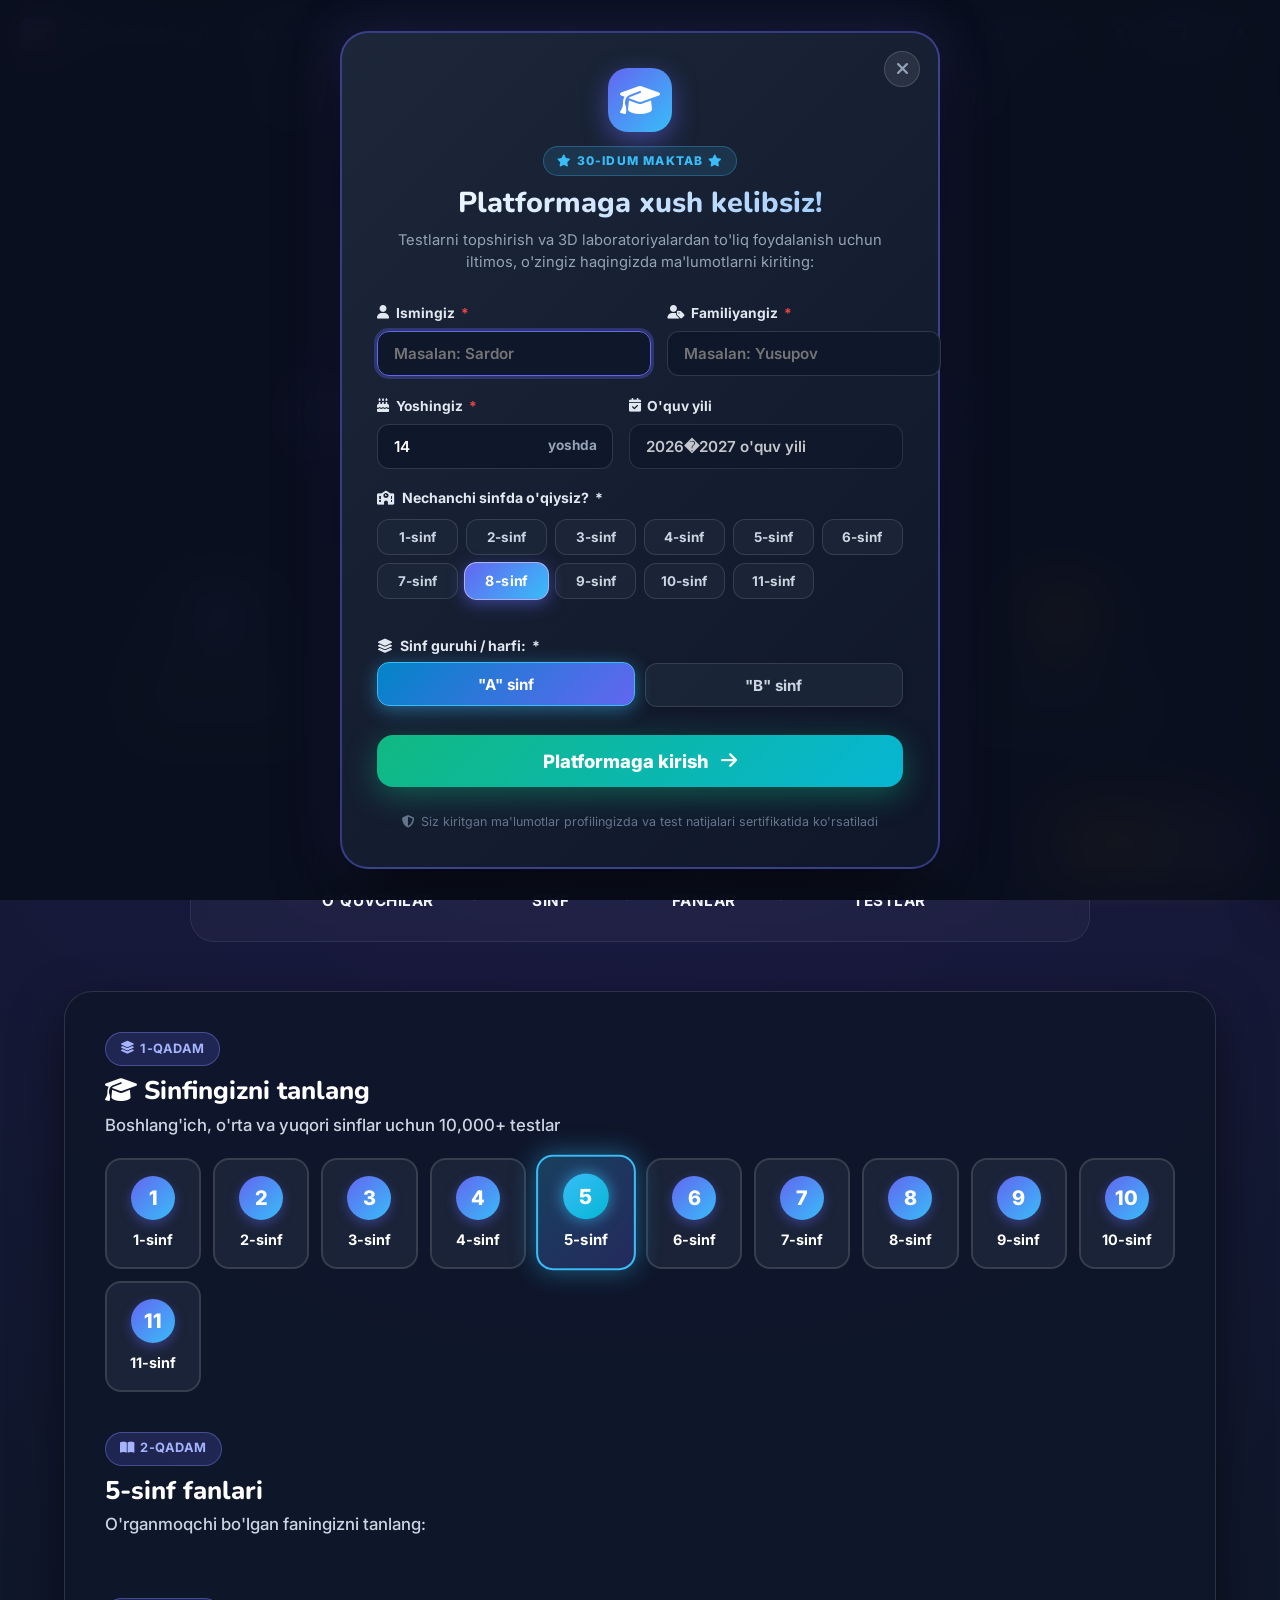
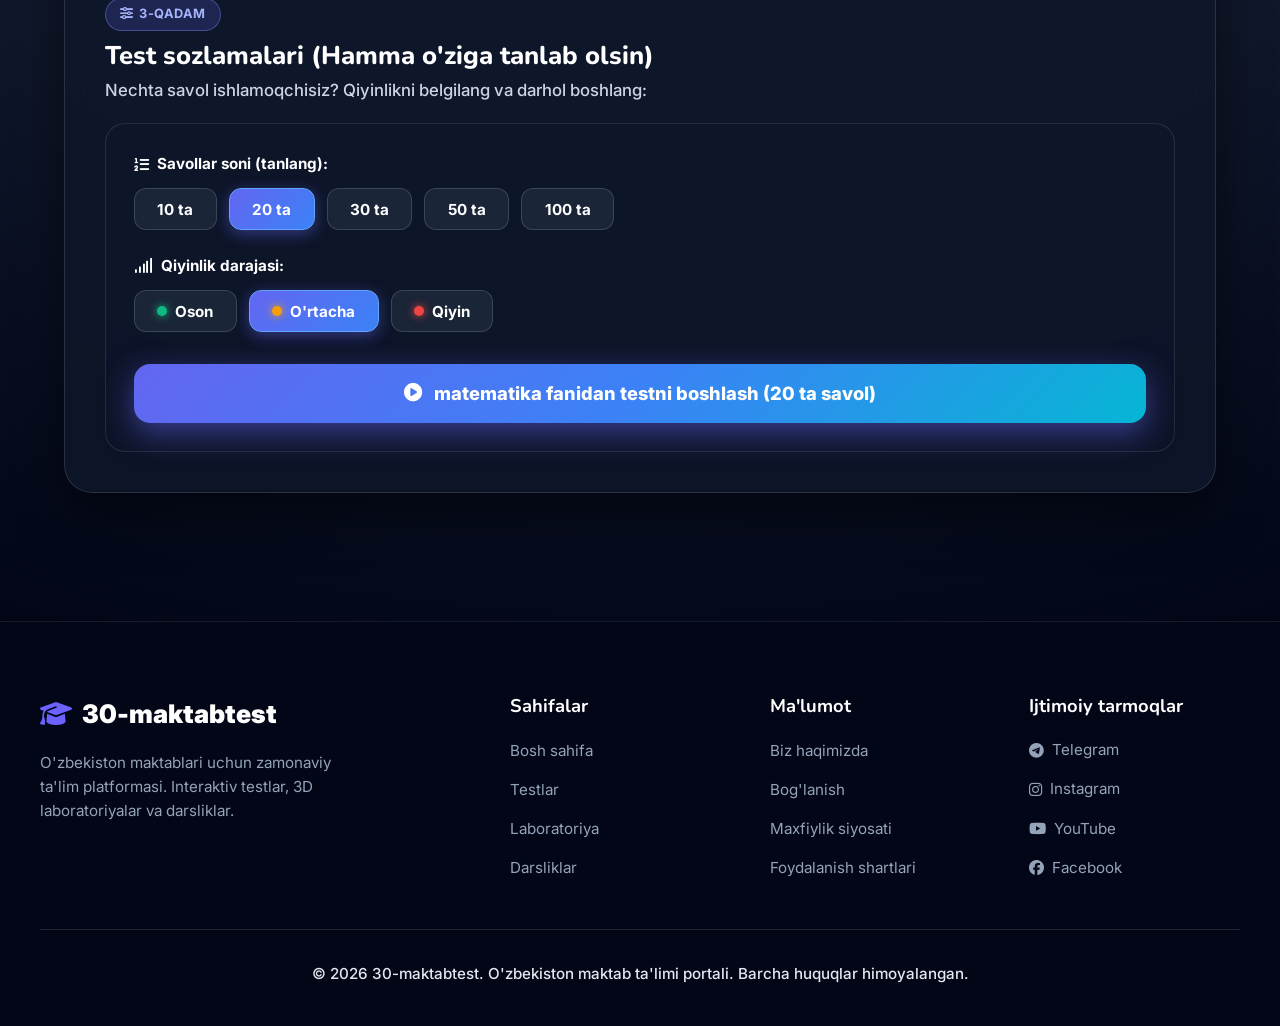
==== commit d2cd1145: "feat(3d-computer-lab): add 3 new interactive experiments (binary byte memory, cybersecurity firewall" ====
--- a/index.html
+++ b/index.html
@@ -789,7 +789,7 @@
                     <div class="lab-card-icon"><i class="fas fa-microchip"></i></div>
                     <div class="lab-card-content">
                         <h2>3D Kompyuter va IT Laboratoriyasi</h2>
-                        <p>Tizim bloki ichi, mantiqiy elementlar va tarmoq trafigi</p>
+                        <p>Tizim bloki, 8-bit xotira, kiberxavfsizlik, tarmoq va 3D saralash algoritmlari</p>
                         <ul class="lab-card-features">
                             <li><i class="fas fa-check"></i> Kompyuter tizim bloki (Motherboard, CPU, GPU, RAM)</li>
                             <li><i class="fas fa-check"></i> Mantiqiy elementlar (AND, OR, NOT, XOR va 3D LED)</li>
@@ -2044,11 +2044,32 @@
                             <span class="experiment-tag">AND, OR, NOT, XOR</span>
                         </div>
                     </li>
+                    <li class="experiment-item" data-experiment="binary-byte" onclick="selectComputerExperiment('binary-byte')">
+                        <span class="experiment-icon"><i class="fas fa-calculator" style="color:#a855f7;"></i></span>
+                        <div class="experiment-info">
+                            <span class="experiment-name">8-Bit Ikkilik Xotira</span>
+                            <span class="experiment-tag">0/1, Bayt, ASCII</span>
+                        </div>
+                    </li>
                     <li class="experiment-item" data-experiment="network-flow" onclick="selectComputerExperiment('network-flow')">
                         <span class="experiment-icon"><i class="fas fa-network-wired" style="color:#10b981;"></i></span>
                         <div class="experiment-info">
                             <span class="experiment-name">Internet va Tarmoq</span>
                             <span class="experiment-tag">Server, Router, Paketlar</span>
+                        </div>
+                    </li>
+                    <li class="experiment-item" data-experiment="cybersecurity" onclick="selectComputerExperiment('cybersecurity')">
+                        <span class="experiment-icon"><i class="fas fa-shield-alt" style="color:#ef4444;"></i></span>
+                        <div class="experiment-info">
+                            <span class="experiment-name">Kiberxavfsizlik</span>
+                            <span class="experiment-tag">Firewall, Virus, AES</span>
+                        </div>
+                    </li>
+                    <li class="experiment-item" data-experiment="algorithm-sort" onclick="selectComputerExperiment('algorithm-sort')">
+                        <span class="experiment-icon"><i class="fas fa-sort-amount-up-alt" style="color:#06b6d4;"></i></span>
+                        <div class="experiment-info">
+                            <span class="experiment-name">Algoritm va Saralash</span>
+                            <span class="experiment-tag">Bubble Sort, Qadamlar</span>
                         </div>
                     </li>
                 </ul>
@@ -2103,6 +2124,89 @@
                 <div class="lab-info-body">
                     <div class="lab-info-status" id="comp-status-text">
                         <strong>Faol ishlamoqda</strong>
+                    </div>
+
+                    <!-- Parametrlarni sozlash (Slayderlar va boshqaruv) -->
+                    <div class="lab-info-section">
+                        <div class="section-title"><i class="fas fa-sliders-h"></i> Parametrlarni sozlash</div>
+                        <!-- 1. PC Inside -->
+                        <div class="info-sliders" id="comp-sliders-pc-inside">
+                            <div class="info-slider-group">
+                                <label><span>Kuler tezligi:</span> <strong id="slider-comp-fan-val">1.5x</strong></label>
+                                <input type="range" class="lab-slider" id="slider-comp-fan" min="0.2" max="3" step="0.1" value="1.5"
+                                       oninput="if(window.computerLabInstance) { computerLabInstance.setFanSpeed(this.value); document.getElementById('slider-comp-fan-val').textContent = this.value+'x'; }">
+                            </div>
+                        </div>
+                        <!-- 2. Logic Gates -->
+                        <div class="info-sliders" id="comp-sliders-logic-gates" style="display:none;">
+                            <div style="display:flex; gap:0.5rem; margin-bottom:0.75rem;">
+                                <button class="btn btn-sm btn-outline" style="flex:1;" onclick="if(window.computerLabInstance) computerLabInstance.toggleSwitch('A')">
+                                    <i class="fas fa-toggle-on"></i> Kalit A
+                                </button>
+                                <button class="btn btn-sm btn-outline" style="flex:1;" onclick="if(window.computerLabInstance) computerLabInstance.toggleSwitch('B')">
+                                    <i class="fas fa-toggle-on"></i> Kalit B
+                                </button>
+                            </div>
+                            <div class="info-slider-group">
+                                <label><span>Mantiqiy element turi:</span></label>
+                                <select class="form-select" style="background:#1e293b; color:#fff; border:1px solid #475569; border-radius:8px; padding:6px 10px; width:100%; font-size:0.85rem;"
+                                        onchange="if(window.computerLabInstance) computerLabInstance.setGateType(this.value)">
+                                    <option value="AND">AND (Mantiqiy KO'PAYTIRISH)</option>
+                                    <option value="OR">OR (Mantiqiy QO'SHISH)</option>
+                                    <option value="NOT">NOT (Mantiqiy INKOR)</option>
+                                    <option value="XOR">XOR (Istisno YOKI)</option>
+                                </select>
+                            </div>
+                        </div>
+                        <!-- 3. Binary Byte -->
+                        <div class="info-sliders" id="comp-sliders-binary-byte" style="display:none;">
+                            <div class="info-slider-group">
+                                <label><span>O'nlik qiymat (DEC):</span> <strong id="byte-dec-val" style="color:#38bdf8; font-size:1.05rem;">65</strong></label>
+                                <input type="range" class="lab-slider" id="slider-comp-byte" min="0" max="255" step="1" value="65"
+                                       oninput="if(window.computerLabInstance) { computerLabInstance.setByteValue(this.value); document.getElementById('byte-dec-val').textContent = this.value; }">
+                            </div>
+                            <div style="margin-top:0.6rem; padding:8px 12px; background:rgba(15,23,42,0.7); border-radius:8px; font-size:0.85rem; color:#cbd5e1; display:flex; justify-content:space-between; align-items:center;">
+                                <span>ASCII kodi: <strong id="byte-ascii-val" style="color:#a855f7; font-size:1.15rem;">'A'</strong></span>
+                                <span>BIN: <strong id="byte-bin-val" style="color:#10b981; font-family:monospace;">01000001</strong></span>
+                            </div>
+                        </div>
+                        <!-- 4. Network Flow -->
+                        <div class="info-sliders" id="comp-sliders-network-flow" style="display:none;">
+                            <div class="info-slider-group">
+                                <label><span>Paketlar tezligi:</span> <strong id="slider-comp-packet-val">1.2x</strong></label>
+                                <input type="range" class="lab-slider" id="slider-comp-packet" min="0.4" max="3" step="0.2" value="1.2"
+                                       oninput="if(window.computerLabInstance) { computerLabInstance.setPacketSpeed(this.value); document.getElementById('slider-comp-packet-val').textContent = this.value+'x'; }">
+                            </div>
+                        </div>
+                        <!-- 5. Cybersecurity -->
+                        <div class="info-sliders" id="comp-sliders-cybersecurity" style="display:none;">
+                            <div style="display:flex; gap:0.5rem; margin-bottom:0.75rem;">
+                                <button class="btn btn-sm btn-outline" id="btn-toggle-firewall" style="flex:1;" onclick="if(window.computerLabInstance) computerLabInstance.toggleFirewall()">
+                                    <i class="fas fa-shield-alt"></i> Qalqon: <span id="fw-btn-state" style="color:#10b981; font-weight:700;">YONIQ</span>
+                                </button>
+                                <button class="btn btn-sm btn-outline" id="btn-toggle-aes" style="flex:1;" onclick="if(window.computerLabInstance) computerLabInstance.toggleEncryption()">
+                                    <i class="fas fa-lock"></i> AES-256
+                                </button>
+                            </div>
+                            <div style="font-size:0.85rem; color:#cbd5e1; padding:6px 10px; background:rgba(239,68,68,0.15); border:1px solid rgba(239,68,68,0.3); border-radius:8px;">
+                                <i class="fas fa-ban" style="color:#ef4444;"></i> To'silgan hujumlar: <strong id="fw-blocked-count" style="color:#ef4444; font-size:1.05rem;">0</strong>
+                            </div>
+                        </div>
+                        <!-- 6. Algorithm Sort -->
+                        <div class="info-sliders" id="comp-sliders-algorithm-sort" style="display:none;">
+                            <div style="display:flex; gap:0.5rem; margin-bottom:0.75rem;">
+                                <button class="btn btn-sm btn-outline" style="flex:1;" onclick="if(window.computerLabInstance) computerLabInstance.initSortArray()">
+                                    <i class="fas fa-random"></i> Aralashtirish
+                                </button>
+                                <button class="btn btn-sm btn-outline" style="flex:1;" onclick="if(window.computerLabInstance) computerLabInstance.stepBubbleSort()">
+                                    <i class="fas fa-step-forward"></i> 1 Qadam
+                                </button>
+                            </div>
+                            <div style="font-size:0.85rem; color:#cbd5e1; display:flex; justify-content:space-between; padding:6px 10px; background:rgba(15,23,42,0.7); border-radius:8px;">
+                                <span>Solishtirish: <strong id="sort-comp-val" style="color:#f59e0b;">0</strong></span>
+                                <span>Almashtirish: <strong id="sort-swap-val" style="color:#ec4899;">0</strong></span>
+                            </div>
+                        </div>
                     </div>
                     <div class="lab-info-section formula-section">
                         <div class="section-title"><i class="fas fa-calculator"></i> Texnik parametrlar</div>
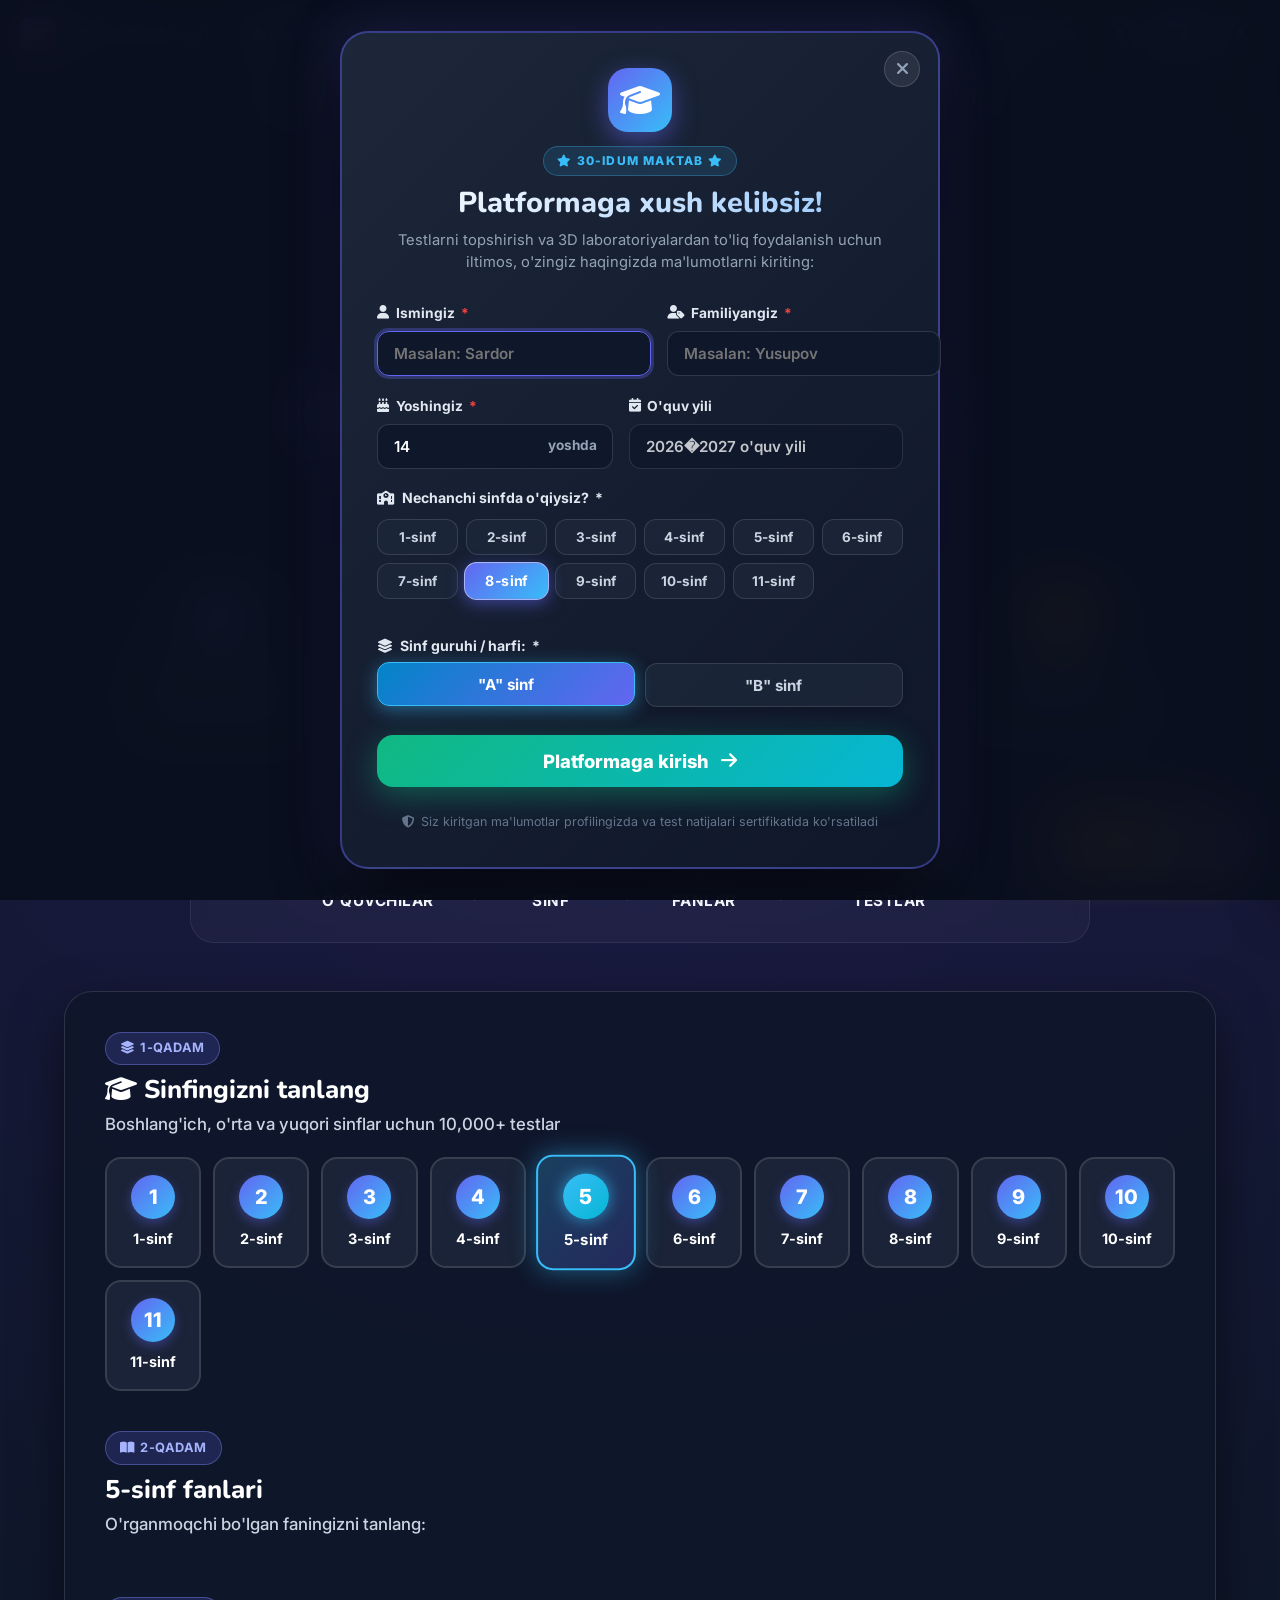
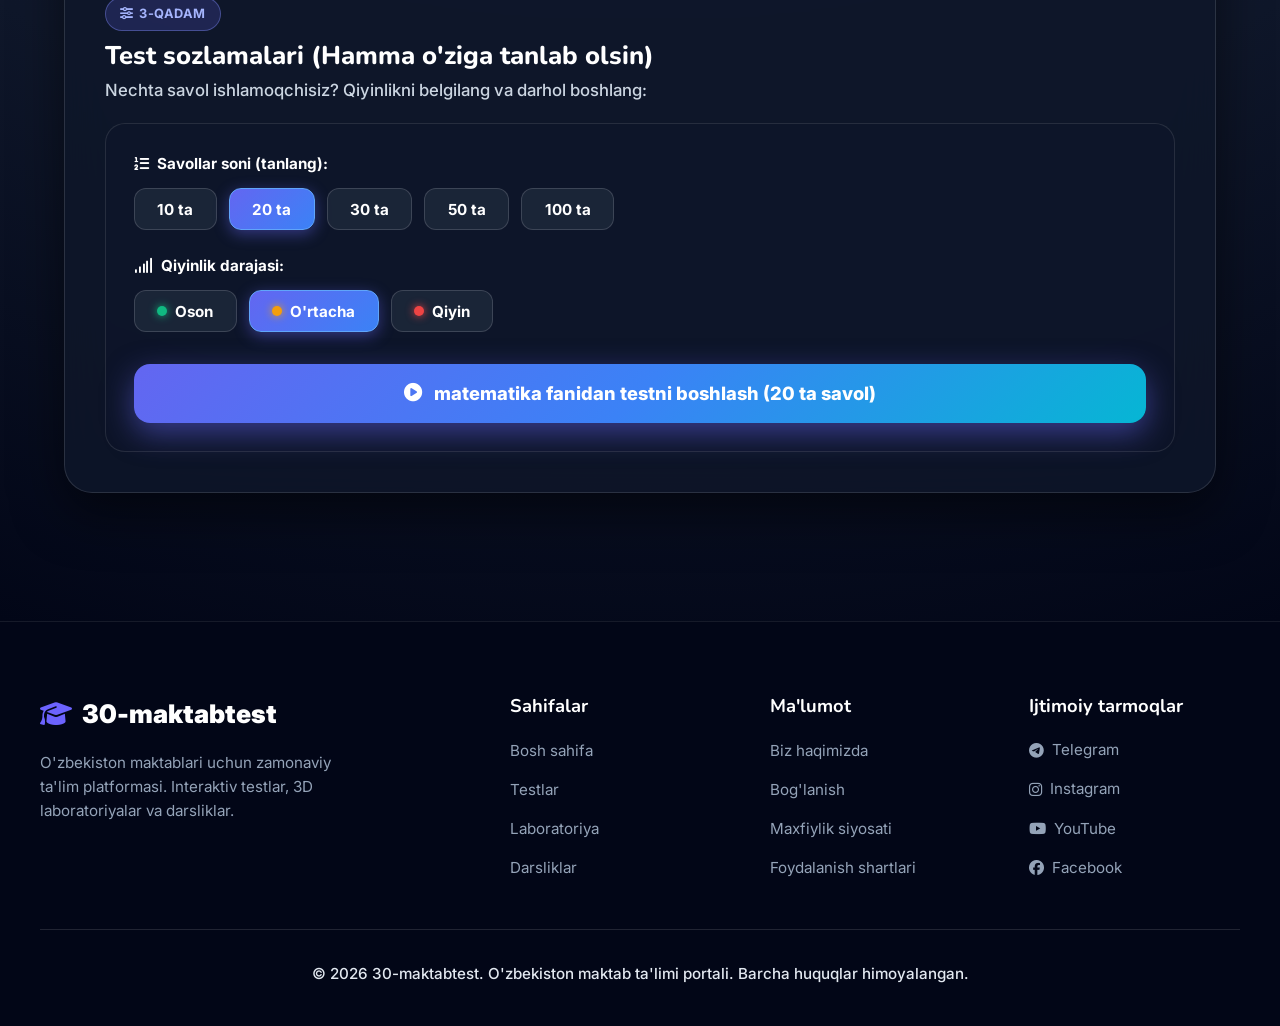
==== commit 4c5a94a3: "feat(3d-mechanics-lab): add 9th 3D Mechanics and Engineering Lab with 4 interactive simulations and " ====
--- a/index.html
+++ b/index.html
@@ -1,4 +1,4 @@
-<!DOCTYPE html>
+﻿<!DOCTYPE html>
 <html lang="uz">
 <head>
     <meta charset="UTF-8">
@@ -799,6 +799,21 @@
                         <button class="btn btn-primary" onclick="navigateTo('page-computer-lab')"><i class="fas fa-arrow-right"></i> Laboratoriyaga kirish</button>
                     </div>
                 </div>
+                <!-- 9. Mexanika va Mashinasozlik -->
+                <div class="lab-card lab-card-mechanics" onclick="navigateTo('page-mechanics-lab')">
+                    <div class="lab-card-icon"><i class="fas fa-cogs"></i></div>
+                    <div class="lab-card-content">
+                        <h2>3D Mexanika va Mashinasozlik</h2>
+                        <p>4 taktli dvigatel, tishli uzatmalar, qanot aerodinamikasi va avtomobil podveskasi</p>
+                        <ul class="lab-card-features">
+                            <li><i class="fas fa-check"></i> 4 Taktli ichki yonuv dvigateli (Portlash, porshen, klapanlar)</li>
+                            <li><i class="fas fa-check"></i> Tishli uzatmalar va reduktor (Uzatish nisbati i=2.0)</li>
+                            <li><i class="fas fa-check"></i> Samolyot qanoti aerodinamikasi (Bernulli va ko'tarish kuchi)</li>
+                            <li><i class="fas fa-check"></i> Avtomobil podveskasi va amortizator tebranishlari</li>
+                        </ul>
+                        <button class="btn btn-primary" onclick="navigateTo('page-mechanics-lab')"><i class="fas fa-arrow-right"></i> Laboratoriyaga kirish</button>
+                    </div>
+                </div>
                 <!-- 6. Texnologiya va Robototexnika -->
                 <div class="lab-card lab-card-technology" onclick="navigateTo('page-technology-lab')">
                     <div class="lab-card-icon"><i class="fas fa-robot"></i></div>
@@ -2236,6 +2251,171 @@
          FOOTER
          ============================================================ -->
         <!-- ============================================================
+    <!-- ============================================================
+         9-SAHIFA: 3D MEXANIKA VA MASHINASOZLIK LABORATORIYASI
+         ============================================================ -->
+    <section id="page-mechanics-lab" class="page-section" style="display:none;">
+        <div class="lab-layout">
+            <aside class="lab-sidebar" id="mechanics-sidebar">
+                <div class="lab-sidebar-header">
+                    <h3><i class="fas fa-cogs"></i> 3D Mexanika / Muhandislik</h3>
+                    <button class="btn btn-sm btn-ghost" onclick="navigateTo('page-lab-select')">
+                        <i class="fas fa-arrow-left"></i> Orqaga
+                    </button>
+                </div>
+                <ul class="experiment-list" id="mechanics-experiment-list">
+                    <li class="experiment-item active" data-experiment="car-engine" onclick="selectMechanicsExperiment('car-engine')">
+                        <span class="experiment-icon"><i class="fas fa-car" style="color:#f59e0b;"></i></span>
+                        <div class="experiment-info">
+                            <span class="experiment-name">4 Taktli Dvigatel</span>
+                            <span class="experiment-tag">Porshen, Shamcha, Tirsakli val</span>
+                        </div>
+                    </li>
+                    <li class="experiment-item" data-experiment="gearbox-transmission" onclick="selectMechanicsExperiment('gearbox-transmission')">
+                        <span class="experiment-icon"><i class="fas fa-cog" style="color:#38bdf8;"></i></span>
+                        <div class="experiment-info">
+                            <span class="experiment-name">Tishli Uzatmalar (Reduktor)</span>
+                            <span class="experiment-tag">Uzatish nisbati i=2.0, Moment</span>
+                        </div>
+                    </li>
+                    <li class="experiment-item" data-experiment="aerodynamics-wing" onclick="selectMechanicsExperiment('aerodynamics-wing')">
+                        <span class="experiment-icon"><i class="fas fa-plane" style="color:#10b981;"></i></span>
+                        <div class="experiment-info">
+                            <span class="experiment-name">Samolyot Qanoti Aerodinamikasi</span>
+                            <span class="experiment-tag">Bernulli qonuni, Ko'tarish kuchi</span>
+                        </div>
+                    </li>
+                    <li class="experiment-item" data-experiment="suspension-differential" onclick="selectMechanicsExperiment('suspension-differential')">
+                        <span class="experiment-icon"><i class="fas fa-compress-arrows-alt" style="color:#a855f7;"></i></span>
+                        <div class="experiment-info">
+                            <span class="experiment-name">Podveska va Amortizator</span>
+                            <span class="experiment-tag">Prujina, Damping, Tebranish</span>
+                        </div>
+                    </li>
+                </ul>
+            </aside>
+
+            <main class="lab-main">
+                <div class="lab-canvas-container" id="mechanics-canvas-container">
+                    <button class="lab-info-toggle-btn active" id="mechanics-info-toggle-btn" onclick="toggleLabInfoPanel('mechanics')">
+                        <i class="fas fa-info-circle"></i> <span>Tushuntirish</span>
+                    </button>
+                    <!-- Floating 3D HUD card -->
+                    <div id="mech-part-hud" class="pc-part-hud-card">
+                        <div class="hud-badge"><i class="fas fa-cogs"></i> <span id="mech-hud-title">3D Mexanizm Qismlari</span></div>
+                        <div id="mech-hud-desc">Mexanizm detallari ustiga bosing yoki parametrlarni boshqaring!</div>
+                    </div>
+                    <div class="lab-canvas-overlay" id="mechanics-canvas-overlay">
+                        <div class="lab-loading">
+                            <div class="lab-loading-spinner"></div>
+                            <p>Mexanika laboratoriyasi yuklanmoqda...</p>
+                        </div>
+                    </div>
+                </div>
+
+                <div class="lab-bottom-panel" id="mechanics-bottom-panel">
+                    <div class="lab-controls" id="mechanics-controls">
+                        <button class="btn btn-success" id="mech-start-btn" onclick="startMechanicsExperiment()" disabled>
+                            <i class="fas fa-play"></i> Boshlash
+                        </button>
+                        <button class="btn btn-warning" id="mech-pause-btn" onclick="pauseMechanicsExperiment()">
+                            <i class="fas fa-pause"></i> To'xtatish
+                        </button>
+                        <button class="btn btn-outline" id="mech-reset-btn" onclick="resetMechanicsExperiment()">
+                            <i class="fas fa-redo"></i> Qayta yuklash
+                        </button>
+                        <button class="btn btn-primary" id="mech-action-btn" onclick="if(window.mechanicsLabInstance) mechanicsLabInstance.triggerQuickAction()">
+                            <i class="fas fa-tachometer-alt"></i> Gaz berish (RPM)
+                        </button>
+                    </div>
+                </div>
+            </main>
+
+            <aside class="lab-info-panel" id="mechanics-info-panel">
+                <div class="lab-info-header">
+                    <div class="lab-info-title-wrap">
+                        <span class="info-status-badge running" id="mech-status-badge"></span>
+                        <h4 id="mech-info-title">4 Taktli Dvigatel</h4>
+                    </div>
+                    <button class="lab-info-collapse-btn" onclick="toggleLabInfoPanel('mechanics')" title="Panelni yopish">
+                        <i class="fas fa-times"></i>
+                    </button>
+                </div>
+                <div class="lab-info-body">
+                    <div class="lab-info-status" id="mech-status-text">
+                        <strong>Faol ishlamoqda</strong>
+                    </div>
+
+                    <!-- Parametrlarni sozlash (Slayderlar va boshqaruv) -->
+                    <div class="lab-info-section">
+                        <div class="section-title"><i class="fas fa-sliders-h"></i> Parametrlarni sozlash</div>
+                        <!-- 1. Car Engine -->
+                        <div class="info-sliders" id="mech-sliders-car-engine">
+                            <div class="info-slider-group">
+                                <label><span>Dvigatel aylanishi (RPM):</span> <strong id="slider-mech-rpm-val">1200 RPM</strong></label>
+                                <input type="range" class="lab-slider" id="slider-mech-rpm" min="400" max="4500" step="100" value="1200"
+                                       oninput="if(window.mechanicsLabInstance) { mechanicsLabInstance.setEngineRPM(this.value); document.getElementById('slider-mech-rpm-val').textContent = this.value+' RPM'; }">
+                            </div>
+                        </div>
+                        <!-- 2. Gearbox -->
+                        <div class="info-sliders" id="mech-sliders-gearbox-transmission" style="display:none;">
+                            <div class="info-slider-group">
+                                <label><span>Yetaklovchi val tezligi:</span> <strong id="slider-mech-gear-speed-val">1.0x</strong></label>
+                                <input type="range" class="lab-slider" id="slider-mech-gear-speed" min="0.2" max="3" step="0.1" value="1.0"
+                                       oninput="if(window.mechanicsLabInstance) { mechanicsLabInstance.setGearSpeed(this.value); document.getElementById('slider-mech-gear-speed-val').textContent = this.value+'x'; }">
+                            </div>
+                        </div>
+                        <!-- 3. Aerodynamics -->
+                        <div class="info-sliders" id="mech-sliders-aerodynamics-wing" style="display:none;">
+                            <div class="info-slider-group">
+                                <label><span>Hujum burchagi (AoA):</span> <strong id="slider-mech-aoa-val">8Â°</strong></label>
+                                <input type="range" class="lab-slider" id="slider-mech-aoa" min="-5" max="25" step="1" value="8"
+                                       oninput="if(window.mechanicsLabInstance) { mechanicsLabInstance.setAngleAttack(this.value); document.getElementById('slider-mech-aoa-val').textContent = this.value+'Â°'; }">
+                            </div>
+                        </div>
+                        <!-- 4. Suspension -->
+                        <div class="info-sliders" id="mech-sliders-suspension-differential" style="display:none;">
+                            <div class="info-slider-group">
+                                <label><span>Yo'l notekisligi chastotasi:</span> <strong id="slider-mech-road-freq-val">1.2 Hz</strong></label>
+                                <input type="range" class="lab-slider" id="slider-mech-road-freq" min="0.4" max="3.5" step="0.1" value="1.2"
+                                       oninput="if(window.mechanicsLabInstance) { mechanicsLabInstance.setRoadFrequency(this.value); document.getElementById('slider-mech-road-freq-val').textContent = this.value+' Hz'; }">
+                            </div>
+                        </div>
+                    </div>
+
+                    <!-- Formula va ilmiy qonun -->
+                    <div class="lab-info-section">
+                        <div class="section-title"><i class="fas fa-square-root-alt"></i> Fizik formula va qonun</div>
+                        <div class="formula-box" id="mech-info-formula">4 Takt: Kiritish -> Siqish -> Ishchi yo'l -> Chiqarish</div>
+                    </div>
+
+                    <!-- Ilmiy tushuntirish -->
+                    <div class="lab-info-section">
+                        <div class="section-title"><i class="fas fa-book-open"></i> Ilmiy jarayon tushuntirishi</div>
+                        <p class="section-desc" id="mech-info-desc">Avtomobil dvigatelining silindr ichida porshenning ilgarilama-qaytma harakatini tirsakli val orqali aylanma harakatga aylantirish jarayoni.</p>
+                    </div>
+
+                    <!-- Asosiy tushunchalar -->
+                    <div class="lab-info-section">
+                        <div class="section-title"><i class="fas fa-list-check"></i> Muhim ilmiy parametrlar</div>
+                        <ul class="points-list" id="mech-info-points">
+                            <li><i class="fas fa-check-circle"></i> 1. Kiritish: Yonilg'i-havo aralashmasi so'riladi</li>
+                            <li><i class="fas fa-check-circle"></i> 2. Siqish: Porshen aralashmani siqadi</li>
+                            <li><i class="fas fa-check-circle"></i> 3. Ishchi yo'l: Shamcha uchqun beradi, gaz portlaydi</li>
+                            <li><i class="fas fa-check-circle"></i> 4. Chiqarish: Tutun chiqarib yuboriladi</li>
+                        </ul>
+                    </div>
+
+                    <!-- Qiziqarli fakt -->
+                    <div class="lab-info-section fact-section">
+                        <div class="section-title"><i class="fas fa-lightbulb"></i> Qiziqarli muhandislik fakti</div>
+                        <div class="fact-box" id="mech-info-fact">Avtomobil 100 km/soat tezlikda harakatlanayotganda sekundiga 50 marta to'liq 4 taktli portlash sikli sodir bo'ladi!</div>
+                    </div>
+                </div>
+            </aside>
+        </div>
+    </section>
+    <!-- ============================================================
          10-SAHIFA: O'QITUVCHILAR PANELI (TEACHER PORTAL)
          ============================================================ -->
     <section id="page-teacher" class="page-section" style="display:none;">
@@ -3416,6 +3596,7 @@
     <script src="js/lab-technology.js"></script>
     <script src="js/lab-geography.js"></script>
     <script src="js/lab-computer.js"></script>
+    <script src="js/lab-mechanics.js"></script>
     <script src="js/lab-explanations.js"></script>
     <script src="js/sound-and-badges.js"></script>
 
--- a/css/master_fix.css
+++ b/css/master_fix.css
@@ -1,4 +1,4 @@
-
+﻿
 /* ============================================================
    30-MAKTABTEST MASTER UI FIXES (Mukammal moslashtirilgan stillar)
    ============================================================ */
@@ -668,6 +668,9 @@
   width: 100% !important;
   height: 100% !important;
   display: block !important;
+  position: absolute !important;
+  top: 0 !important;
+  left: 0 !important;
 }
 
 /* ============================================================
@@ -682,7 +685,8 @@
 #geometry-bottom-panel,
 #technology-bottom-panel,
 #geography-bottom-panel,
-#computer-bottom-panel {
+#computer-bottom-panel,
+#mechanics-bottom-panel {
   display: flex !important;
   visibility: visible !important;
   flex: 0 0 auto !important;
@@ -765,7 +769,8 @@
 
 #technology-bottom-panel,
 #geography-bottom-panel,
-#computer-bottom-panel {
+#computer-bottom-panel,
+#mechanics-bottom-panel {
   overflow-x: auto !important;
   padding: 0.4rem 0.5rem !important;
   justify-content: center !important;
@@ -2014,7 +2019,8 @@
 #page-geometry-lab,
 #page-technology-lab,
 #page-geography-lab,
-#page-computer-lab {
+#page-computer-lab,
+#page-mechanics-lab {
   padding-top: 0 !important;
   height: 100vh !important;
   overflow: hidden !important;
@@ -7776,4 +7782,50 @@
   font-size: 0.82rem;
   color: #cbd5e1;
   line-height: 1.35;
+}
+
+/* ============================================================
+   9-LABORATORIYA: MEXANIKA VA MASHINASOZLIK STILLARI
+   ============================================================ */
+.lab-card-mechanics .lab-card-icon {
+  background: linear-gradient(135deg, #f59e0b, #d97706) !important;
+  color: #fff !important;
+}
+.lab-card-mechanics:hover {
+  border-color: #f59e0b !important;
+  box-shadow: 0 12px 30px rgba(245, 158, 11, 0.25) !important;
+}
+
+/* 3D Laboratoriya sahifalarida suzuvchi reyting tugmasi 3D sahna va boshqaruv panelini to'sib qo'ymasligi uchun yashiriladi */
+#page-chemistry-lab:not([style*="display: none"]) ~ .floating-leaderboard-btn,
+#page-physics-lab:not([style*="display: none"]) ~ .floating-leaderboard-btn,
+#page-astronomy-lab:not([style*="display: none"]) ~ .floating-leaderboard-btn,
+#page-biology-lab:not([style*="display: none"]) ~ .floating-leaderboard-btn,
+#page-geometry-lab:not([style*="display: none"]) ~ .floating-leaderboard-btn,
+#page-technology-lab:not([style*="display: none"]) ~ .floating-leaderboard-btn,
+#page-geography-lab:not([style*="display: none"]) ~ .floating-leaderboard-btn,
+#page-computer-lab:not([style*="display: none"]) ~ .floating-leaderboard-btn,
+#page-mechanics-lab:not([style*="display: none"]) ~ .floating-leaderboard-btn {
+  display: none !important;
+}
+
+/* Pastki panel har qanday holatda to'liq ko'rinib turishi uchun kafolat */
+.lab-main {
+  height: 100% !important;
+  max-height: 100% !important;
+  min-height: 0 !important;
+  display: flex !important;
+  flex-direction: column !important;
+}
+.lab-canvas-container {
+  flex: 1 1 0% !important;
+  height: calc(100% - 76px) !important;
+  min-height: 0 !important;
+  position: relative !important;
+}
+.lab-bottom-panel {
+  flex-shrink: 0 !important;
+  height: 76px !important;
+  min-height: 76px !important;
+  max-height: 76px !important;
 }
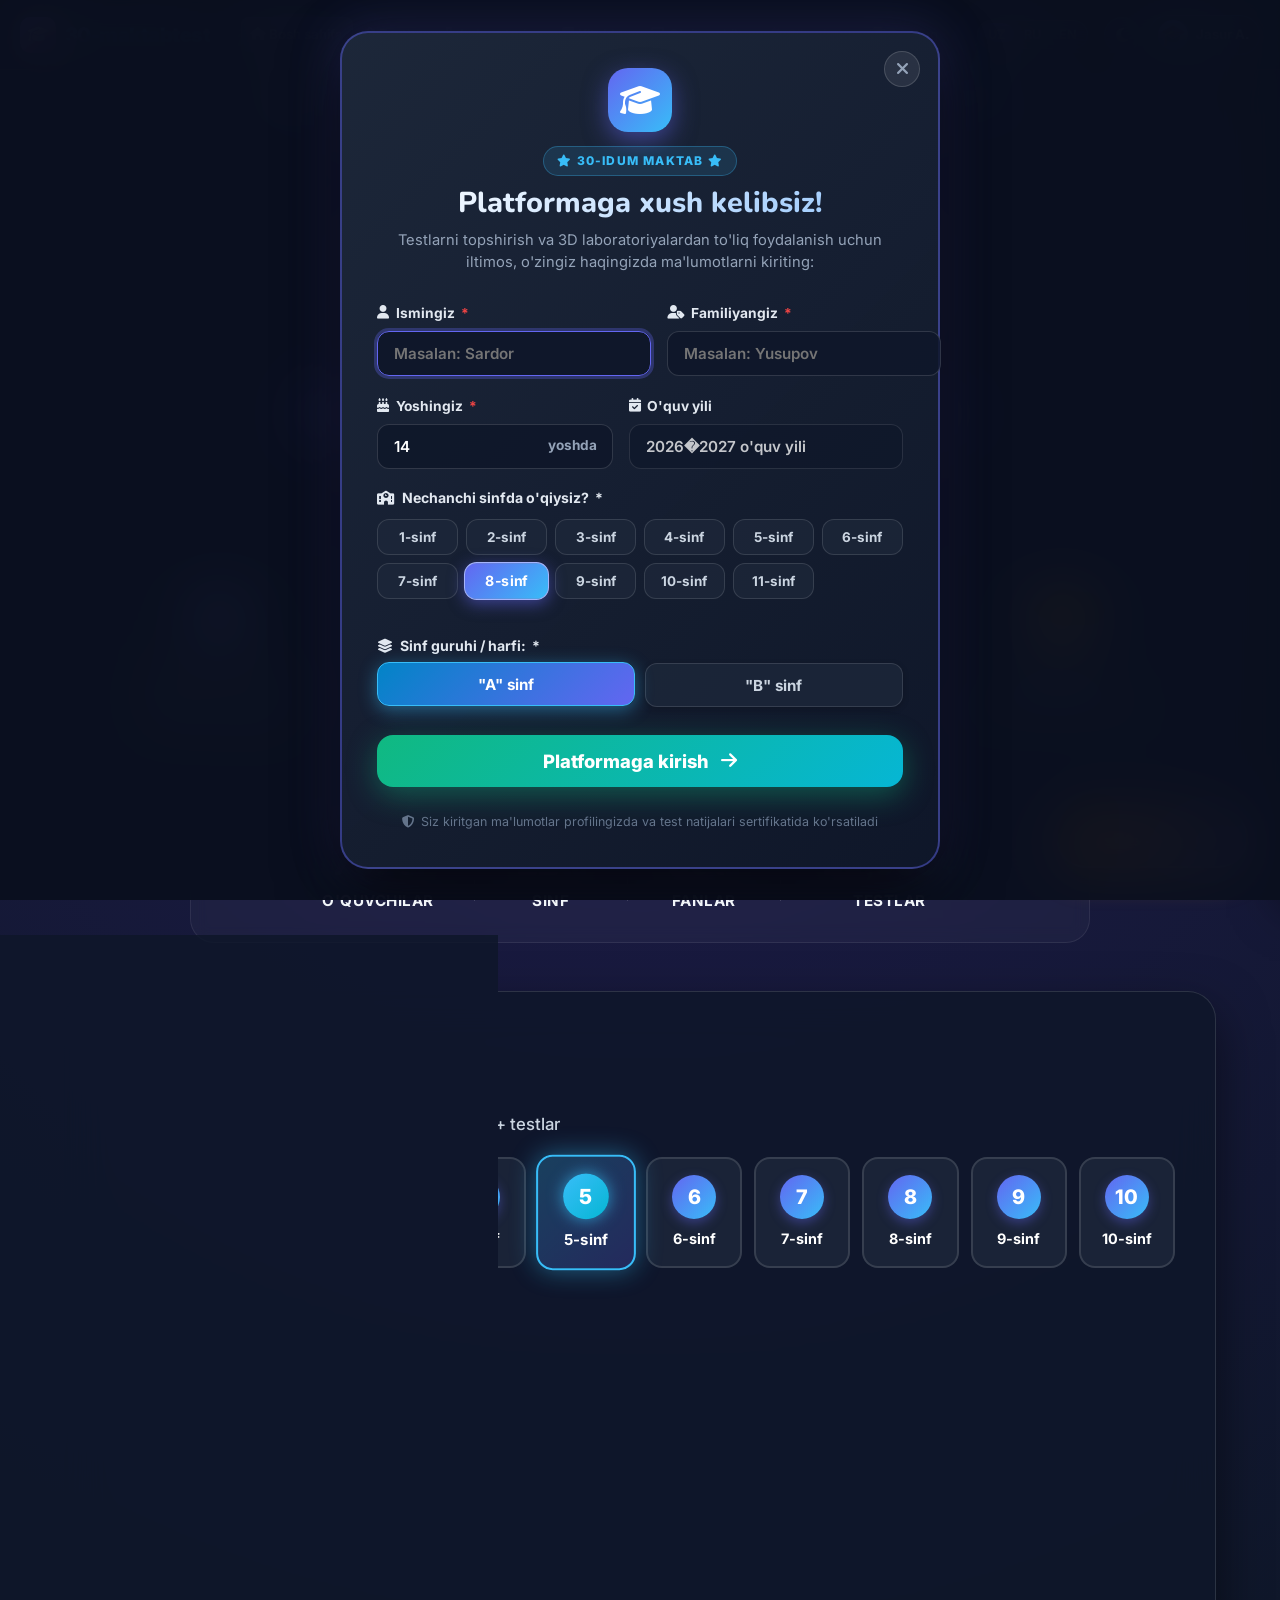
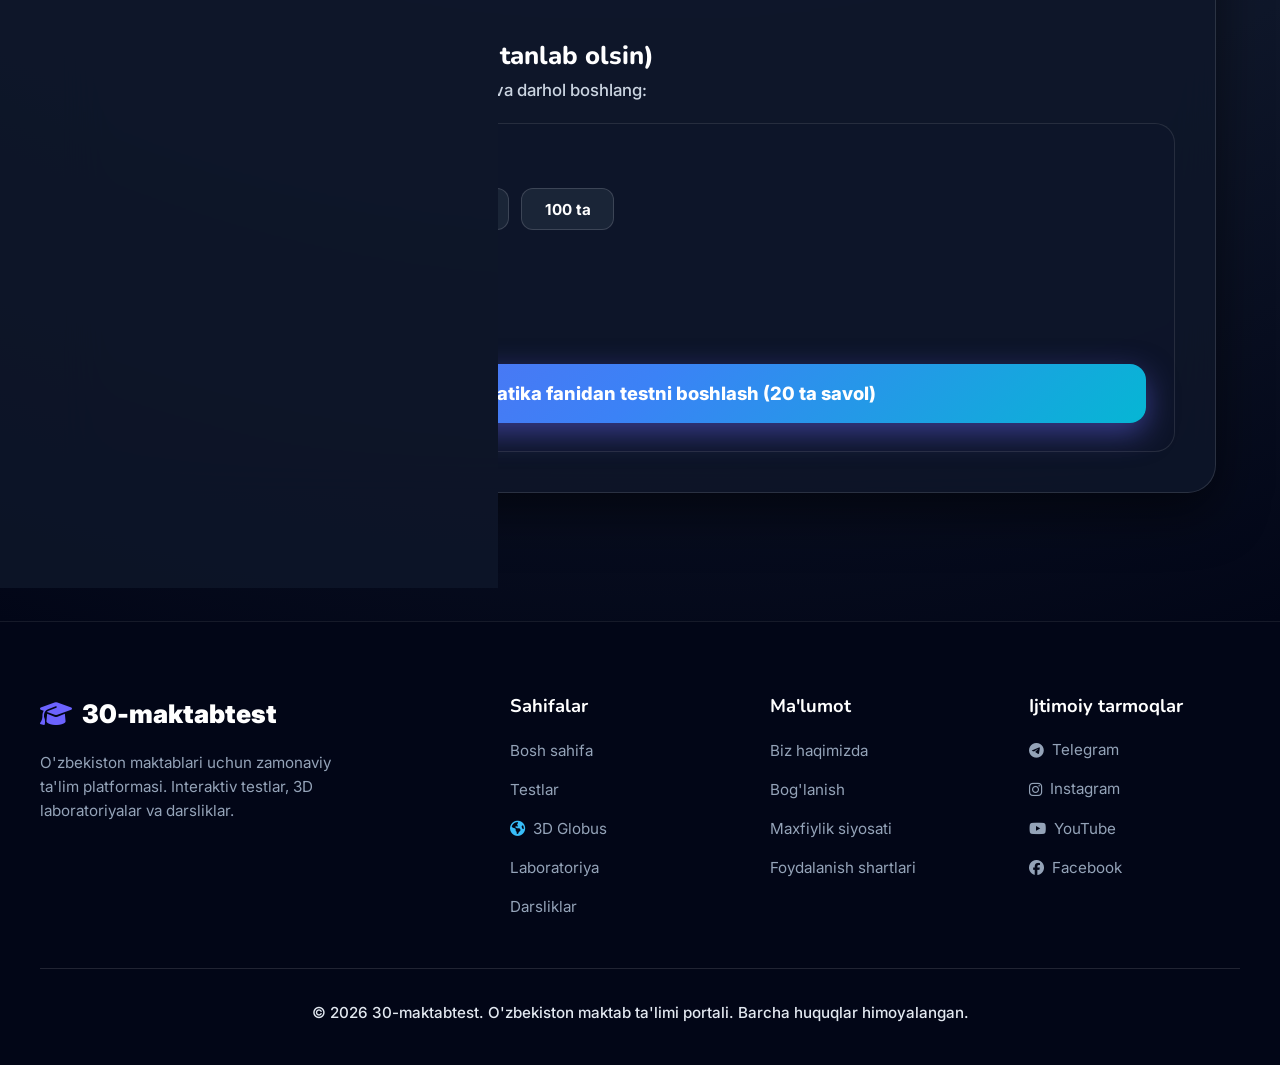
==== commit a3fe7fb0: "feat(3d-globe): integrate full interactive 3D Earth Globe with world maps, countries, history and of" ====
--- a/index.html
+++ b/index.html
@@ -830,6 +830,22 @@
                         <button class="btn btn-primary" onclick="navigateTo('page-technology-lab')"><i class="fas fa-arrow-right"></i> Laboratoriyaga kirish</button>
                     </div>
                 </div>
+                <!-- 10. 3D Interaktiv Yer Shari (Globus) -->
+                <div class="lab-card lab-card-globe" onclick="navigateTo('page-globe')">
+                    <div class="lab-card-icon"><i class="fas fa-globe-americas"></i></div>
+                    <div class="lab-card-content">
+                        <h2>3D Interaktiv Yer Shari (Globus)</h2>
+                        <p>195+ Davlatlar, Poytaxtlar, Aholi, Tarixiy davrlar va Buyuk Ipak yo'li sayohati</p>
+                        <ul class="lab-card-features">
+                            <li><i class="fas fa-check"></i> Chegaralar, poytaxtlar, bayroqlar va aholi soni</li>
+                            <li><i class="fas fa-check"></i> 7 ta qit'a va 31 ta tarixiy davr xaritasi</li>
+                            <li><i class="fas fa-check"></i> Buyuk Ipak yo'li va 7 ta sayohat marshruti</li>
+                            <li><i class="fas fa-check"></i> Geografik viktorina o'yini (4 ta rejim)</li>
+                            <li><i class="fas fa-check"></i> Shaharlararo masofa o'lchagich va Kun/Tun</li>
+                        </ul>
+                        <button class="btn btn-primary" onclick="navigateTo('page-globe')"><i class="fas fa-arrow-right"></i> Globusni ochish</button>
+                    </div>
+                </div>
             </div>
         </div>
     </section>
@@ -2415,8 +2431,18 @@
             </aside>
         </div>
     </section>
-    <!-- ============================================================
-         10-SAHIFA: O'QITUVCHILAR PANELI (TEACHER PORTAL)
+        <!-- ============================================================
+         10-SAHIFA: 3D INTERAKTIV YER SHARI (GLOBUS)
+         ============================================================ -->
+    <section id="page-globe" class="page-section" style="display:none; padding-top:0; height:100vh; overflow:hidden;">
+        <div style="position:relative; width:100%; height:calc(100vh - 70px); margin-top:70px;">
+            <iframe id="globe-iframe" src="yer-shari.html" style="width:100%; height:100%; border:none; display:block;" allow="fullscreen"></iframe>
+        </div>
+    </section>
+
+      <!-- ============================================================
+          10-SAHIFA: O'QITUVCHILAR PANELI (TEACHER PORTAL)
+          10-SAHIFA: O'QITUVCHILAR PANELI (TEACHER PORTAL)
          ============================================================ -->
     <section id="page-teacher" class="page-section" style="display:none;">
         <div class="teacher-container">
@@ -2904,7 +2930,10 @@
                     <ul>
                         <li><a href="#" onclick="navigateTo('page-landing')">Bosh sahifa</a></li>
                         <li><a href="#" onclick="navigateTo('page-dashboard')">Testlar</a></li>
-                        <li><a href="#" onclick="navigateTo('page-lab-select')">Laboratoriya</a></li>
+                        <li><a href="#" onclick="navigateTo('page-globe')" data-nav="globe">
+                      <i class="fas fa-globe-americas" style="color:#38bdf8;"></i> <span>3D Globus</span>
+                  </a></li>
+                  <li><a href="#" onclick="navigateTo('page-lab-select')">Laboratoriya</a></li>
                         <li><a href="#" onclick="navigateTo('page-textbook')">Darsliklar</a></li>
                     </ul>
                 </div>
--- a/css/master_fix.css
+++ b/css/master_fix.css
@@ -2020,7 +2020,8 @@
 #page-technology-lab,
 #page-geography-lab,
 #page-computer-lab,
-#page-mechanics-lab {
+#page-mechanics-lab,
+#page-globe {
   padding-top: 0 !important;
   height: 100vh !important;
   overflow: hidden !important;
@@ -7805,7 +7806,8 @@
 #page-technology-lab:not([style*="display: none"]) ~ .floating-leaderboard-btn,
 #page-geography-lab:not([style*="display: none"]) ~ .floating-leaderboard-btn,
 #page-computer-lab:not([style*="display: none"]) ~ .floating-leaderboard-btn,
-#page-mechanics-lab:not([style*="display: none"]) ~ .floating-leaderboard-btn {
+#page-mechanics-lab:not([style*="display: none"]) ~ .floating-leaderboard-btn,
+#page-globe:not([style*="display: none"]) ~ .floating-leaderboard-btn {
   display: none !important;
 }
 
@@ -7828,4 +7830,14 @@
   height: 76px !important;
   min-height: 76px !important;
   max-height: 76px !important;
+}
+
+/* 10. 3D Interaktiv Yer Shari (Globus) kartochkasi */
+.lab-card-globe .lab-card-icon {
+  background: linear-gradient(135deg, #0ea5e9, #2563eb) !important;
+  color: #fff !important;
+}
+.lab-card-globe:hover {
+  border-color: #0ea5e9 !important;
+  box-shadow: 0 12px 30px rgba(14, 165, 233, 0.25) !important;
 }
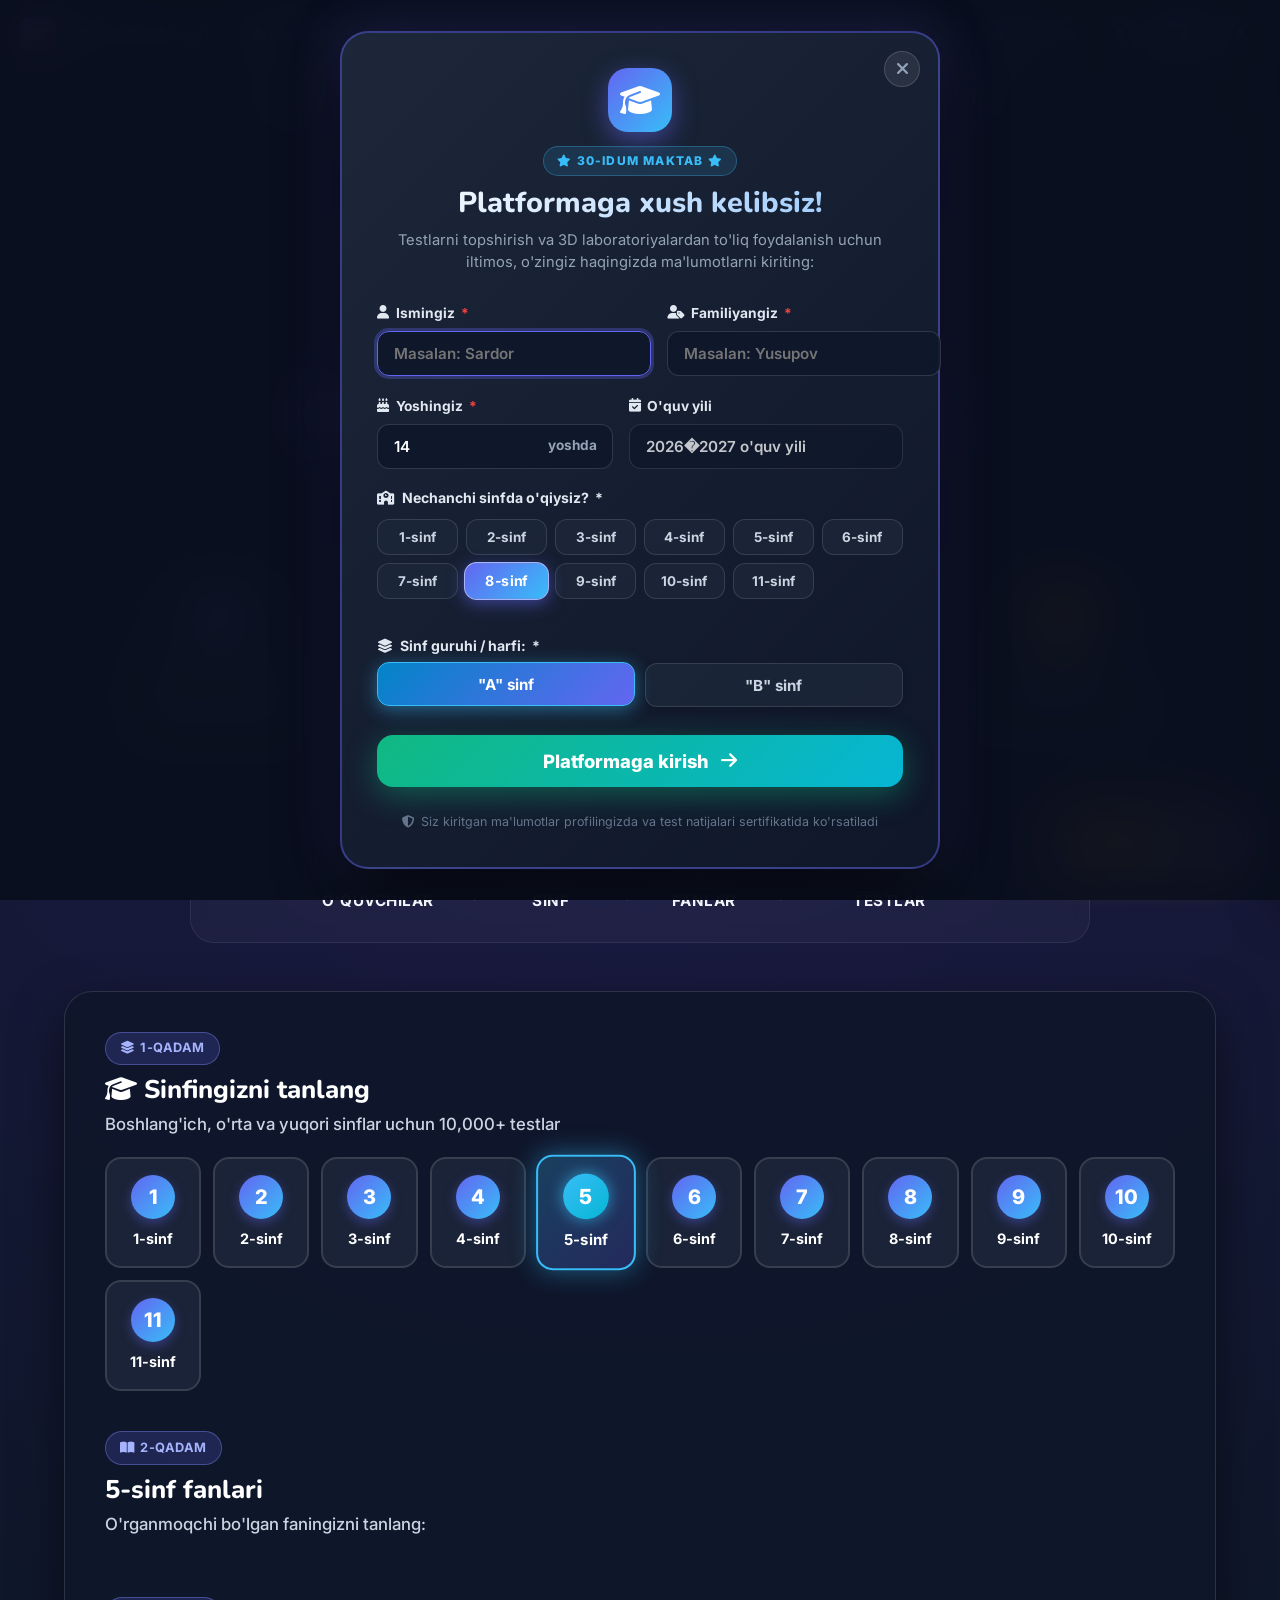
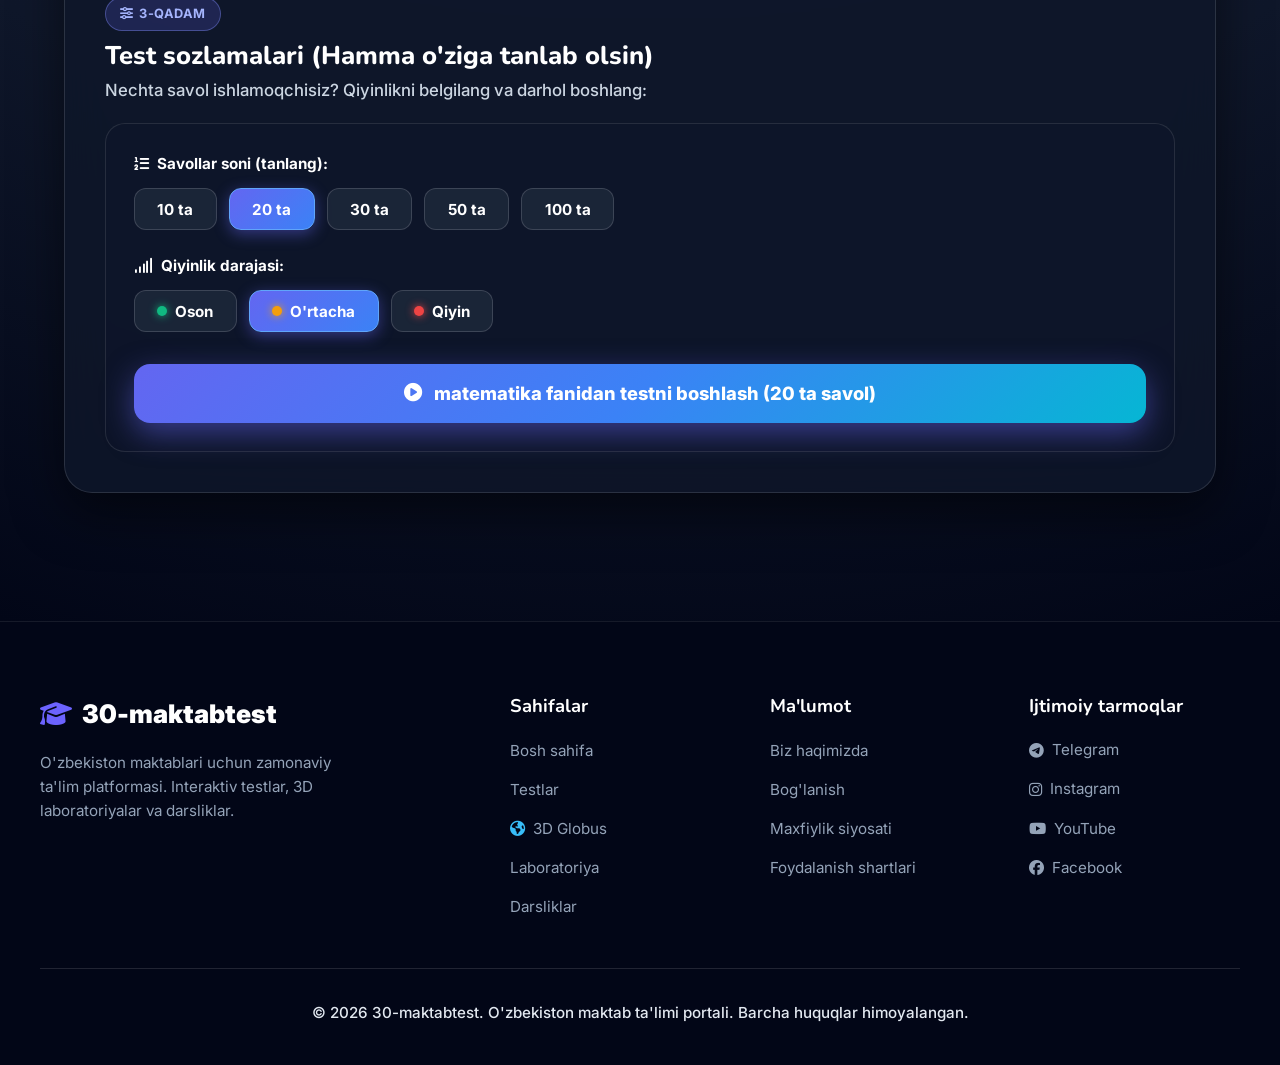
==== commit e565f576: "feat(geography-lab): integrate full interactive 3D World Globe as 5th experiment with country pins, " ====
--- a/index.html
+++ b/index.html
@@ -843,7 +843,10 @@
                             <li><i class="fas fa-check"></i> Geografik viktorina o'yini (4 ta rejim)</li>
                             <li><i class="fas fa-check"></i> Shaharlararo masofa o'lchagich va Kun/Tun</li>
                         </ul>
-                        <button class="btn btn-primary" onclick="navigateTo('page-globe')"><i class="fas fa-arrow-right"></i> Globusni ochish</button>
+                        <div style="display:flex; gap:8px; flex-wrap:wrap; margin-top:8px;">
+                            <button class="btn btn-primary" onclick="event.stopPropagation(); navigateTo('page-geography-lab'); setTimeout(function(){ selectGeographyExperiment('world-globe'); }, 200);"><i class="fas fa-cube"></i> 3D Geografiyada ochish</button>
+                            <button class="btn btn-outline" onclick="event.stopPropagation(); window.open('yer-shari.html','_blank');"><i class="fas fa-external-link-alt"></i> Alohida oyna</button>
+                        </div>
                     </div>
                 </div>
             </div>
@@ -1950,6 +1953,13 @@
                             <span class="experiment-tag">Tog'lar va Cho'llar</span>
                         </div>
                     </li>
+                    <li class="experiment-item" data-experiment="world-globe" onclick="selectGeographyExperiment('world-globe')">
+                        <span class="experiment-icon"><i class="fas fa-globe-americas" style="color:#38bdf8;"></i></span>
+                        <div class="experiment-info">
+                            <span class="experiment-name">3D Dunyo Globusi</span>
+                            <span class="experiment-tag">Qit'alar, Poytaxtlar, Grinvich</span>
+                        </div>
+                    </li>
                 </ul>
             </aside>
 
@@ -1958,6 +1968,28 @@
                     <button class="lab-info-toggle-btn active" id="geography-info-toggle-btn" onclick="toggleLabInfoPanel('geography')">
                         <i class="fas fa-info-circle"></i> <span>Tushuntirish</span>
                     </button>
+                    <button class="btn btn-sm btn-globe-launcher" id="geo-globe-ext-btn" style="display:none;" onclick="window.open('yer-shari.html','_blank')">
+                        <i class="fas fa-external-link-alt"></i> Katta globus (Alohida oyna)
+                    </button>
+                    <div id="geo-globe-hud" class="geo-globe-hud" style="display:none;">
+                        <div class="geo-globe-hud-header">
+                            <span class="hud-flag" id="globe-hud-flag">🇺🇿</span>
+                            <div class="hud-title-wrap">
+                                <h4 id="globe-hud-title">Toshkent (O'zbekiston)</h4>
+                                <span class="hud-subtitle" id="globe-hud-subtitle">Markaziy Osiyo | 41.30° N, 69.28° E</span>
+                            </div>
+                            <button class="hud-close-btn" onclick="document.getElementById('geo-globe-hud').style.display='none'" title="Yopish">&times;</button>
+                        </div>
+                        <div class="geo-globe-hud-body">
+                            <p id="globe-hud-desc">O'zbekiston Respublikasi poytaxti. Markaziy Osiyodagi eng yirik megapolis va qadimiy Buyuk Ipak yo'li chorrahasi.</p>
+                            <div class="geo-globe-hud-metrics">
+                                <div class="metric-item"><span class="m-label">Aholi:</span> <strong id="globe-hud-pop">3.0 mln</strong></div>
+                                <div class="metric-item"><span class="m-label">Vaqt:</span> <strong id="globe-hud-tz">UTC+5</strong></div>
+                                <div class="metric-item"><span class="m-label">Kenglik:</span> <strong id="globe-hud-lat">41.30° N</strong></div>
+                                <div class="metric-item"><span class="m-label">Uzunlik:</span> <strong id="globe-hud-lon">69.28° E</strong></div>
+                            </div>
+                        </div>
+                    </div>
                     <div class="lab-canvas-overlay" id="geography-canvas-overlay">
                         <div class="lab-loading">
                             <div class="lab-loading-spinner"></div>
@@ -2021,6 +2053,27 @@
                                 <label><span>Aylanish tezligi:</span> <strong id="slider-geo-cycle-val">1.0x</strong></label>
                                 <input type="range" class="lab-slider" id="slider-geo-cycle" min="0.2" max="2.5" step="0.1" value="1.0"
                                        oninput="if(window.geographyLabInstance) { geographyLabInstance.setCycleSpeed(this.value); document.getElementById('slider-geo-cycle-val').textContent = this.value+'x'; }">
+                            </div>
+                        </div>
+                        <div class="info-sliders" id="geo-sliders-world-globe" style="display:none;">
+                            <div class="info-slider-group">
+                                <label><span>Globus aylanish tezligi:</span> <strong id="slider-geo-globe-spd-val">1.0x</strong></label>
+                                <input type="range" class="lab-slider" id="slider-geo-globe-spd" min="0" max="3" step="0.1" value="1.0"
+                                       oninput="if(window.geographyLabInstance) { geographyLabInstance.setGlobeSpeed(this.value); document.getElementById('slider-geo-globe-spd-val').textContent = this.value+'x'; }">
+                            </div>
+                            <div style="display:flex; flex-direction:column; gap:8px; margin-top:10px;">
+                                <label style="display:flex; align-items:center; gap:8px; font-size:12px; cursor:pointer; color:#e2e8f0;">
+                                    <input type="checkbox" id="geo-globe-clouds-chk" checked onchange="if(window.geographyLabInstance) geographyLabInstance.toggleClouds(this.checked)">
+                                    <span><i class="fas fa-cloud" style="color:#93c5fd;"></i> Bulutlar qatlami</span>
+                                </label>
+                                <label style="display:flex; align-items:center; gap:8px; font-size:12px; cursor:pointer; color:#e2e8f0;">
+                                    <input type="checkbox" id="geo-globe-grid-chk" checked onchange="if(window.geographyLabInstance) geographyLabInstance.toggleGrid(this.checked)">
+                                    <span><i class="fas fa-globe" style="color:#fbbf24;"></i> Ekvator va meridian to'ri</span>
+                                </label>
+                                <label style="display:flex; align-items:center; gap:8px; font-size:12px; cursor:pointer; color:#e2e8f0;">
+                                    <input type="checkbox" id="geo-globe-pins-chk" checked onchange="if(window.geographyLabInstance) geographyLabInstance.togglePins(this.checked)">
+                                    <span><i class="fas fa-map-pin" style="color:#ef4444;"></i> Poytaxt va shahar pinlari</span>
+                                </label>
                             </div>
                         </div>
                     </div>
--- a/css/master_fix.css
+++ b/css/master_fix.css
@@ -7840,4 +7840,125 @@
 .lab-card-globe:hover {
   border-color: #0ea5e9 !important;
   box-shadow: 0 12px 30px rgba(14, 165, 233, 0.25) !important;
-}+}
+
+/* 3D Dunyo Globusi HUD va Maxsus Elementlari */
+.btn-globe-launcher {
+  position: absolute;
+  top: 14px;
+  left: 14px;
+  z-index: 25;
+  background: rgba(14, 165, 233, 0.25) !important;
+  border: 1px solid rgba(56, 189, 248, 0.6) !important;
+  color: #e0f2fe !important;
+  backdrop-filter: blur(10px);
+  -webkit-backdrop-filter: blur(10px);
+  border-radius: 8px;
+  padding: 6px 14px;
+  font-size: 12px;
+  font-weight: 600;
+  display: inline-flex;
+  align-items: center;
+  gap: 7px;
+  cursor: pointer;
+  transition: all 0.2s ease;
+  box-shadow: 0 4px 12px rgba(0, 0, 0, 0.3);
+}
+.btn-globe-launcher:hover {
+  background: rgba(14, 165, 233, 0.5) !important;
+  border-color: #38bdf8 !important;
+  color: #ffffff !important;
+  transform: translateY(-1px);
+  box-shadow: 0 6px 18px rgba(14, 165, 233, 0.4);
+}
+
+.geo-globe-hud {
+  position: absolute;
+  bottom: 20px;
+  left: 20px;
+  max-width: 360px;
+  width: calc(100% - 40px);
+  background: rgba(8, 16, 36, 0.94);
+  border: 1px solid rgba(56, 189, 248, 0.4);
+  border-radius: 14px;
+  backdrop-filter: blur(14px);
+  -webkit-backdrop-filter: blur(14px);
+  box-shadow: 0 16px 36px rgba(0, 0, 0, 0.55), inset 0 1px 0 rgba(255, 255, 255, 0.12);
+  padding: 14px 16px;
+  color: #f1f5f9;
+  z-index: 25;
+  animation: hudSlideUp 0.28s cubic-bezier(0.16, 1, 0.3, 1);
+}
+@keyframes hudSlideUp {
+  from { opacity: 0; transform: translateY(12px); }
+  to { opacity: 1; transform: translateY(0); }
+}
+.geo-globe-hud-header {
+  display: flex;
+  align-items: center;
+  gap: 12px;
+  border-bottom: 1px solid rgba(255, 255, 255, 0.1);
+  padding-bottom: 9px;
+  margin-bottom: 9px;
+}
+.geo-globe-hud .hud-flag {
+  font-size: 26px;
+  line-height: 1;
+}
+.geo-globe-hud .hud-title-wrap {
+  flex: 1;
+  min-width: 0;
+}
+.geo-globe-hud h4 {
+  margin: 0;
+  font-size: 14.5px;
+  font-weight: 700;
+  color: #38bdf8;
+  white-space: nowrap;
+  overflow: hidden;
+  text-overflow: ellipsis;
+}
+.geo-globe-hud .hud-subtitle {
+  font-size: 11px;
+  color: #94a3b8;
+  display: block;
+}
+.geo-globe-hud .hud-close-btn {
+  background: transparent;
+  border: none;
+  color: #94a3b8;
+  font-size: 22px;
+  cursor: pointer;
+  padding: 0 4px;
+  line-height: 1;
+}
+.geo-globe-hud .hud-close-btn:hover {
+  color: #fff;
+}
+.geo-globe-hud-body p {
+  margin: 0 0 10px 0;
+  font-size: 12px;
+  line-height: 1.5;
+  color: #cbd5e1;
+}
+.geo-globe-hud-metrics {
+  display: grid;
+  grid-template-columns: 1fr 1fr;
+  gap: 6px 12px;
+  background: rgba(255, 255, 255, 0.05);
+  padding: 8px 10px;
+  border-radius: 8px;
+  border: 1px solid rgba(255, 255, 255, 0.06);
+}
+.geo-globe-hud-metrics .metric-item {
+  font-size: 11.5px;
+  display: flex;
+  justify-content: space-between;
+}
+.geo-globe-hud-metrics .m-label {
+  color: #94a3b8;
+}
+.geo-globe-hud-metrics strong {
+  color: #38bdf8;
+  font-weight: 600;
+}
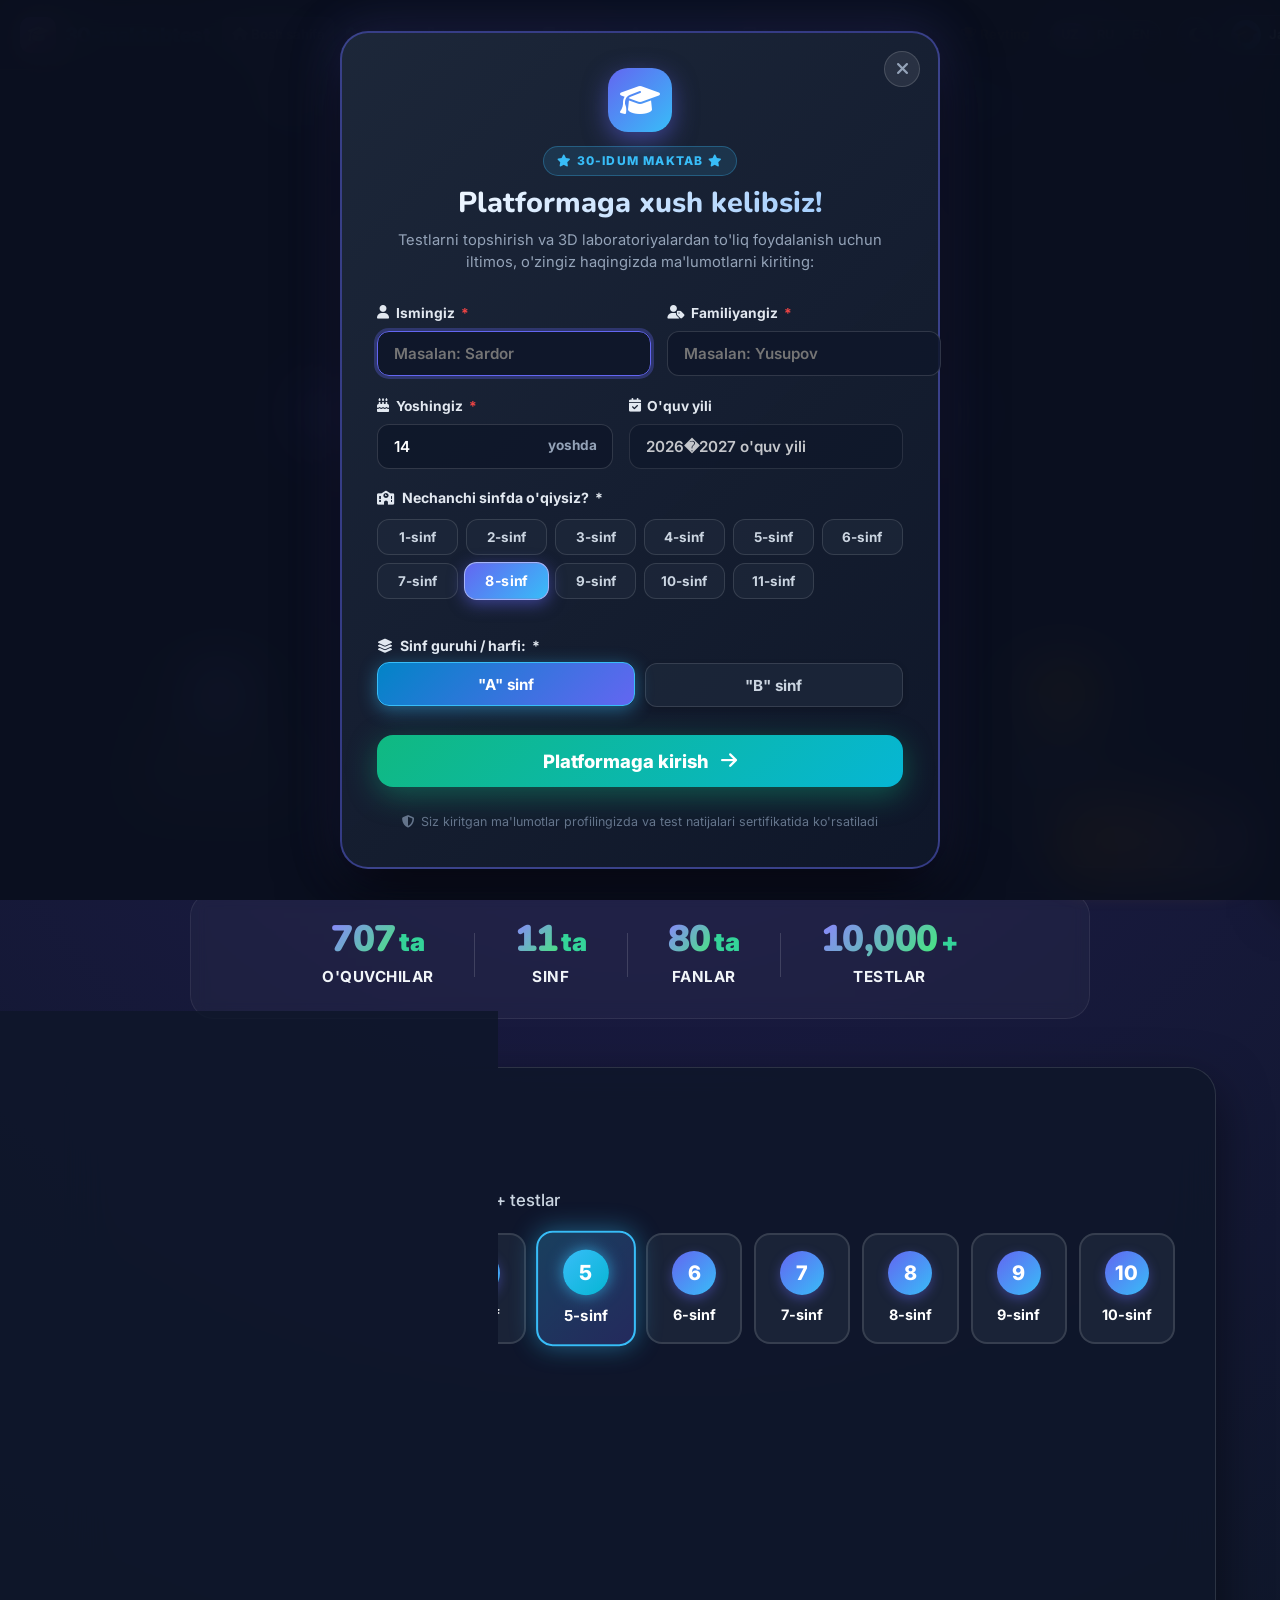
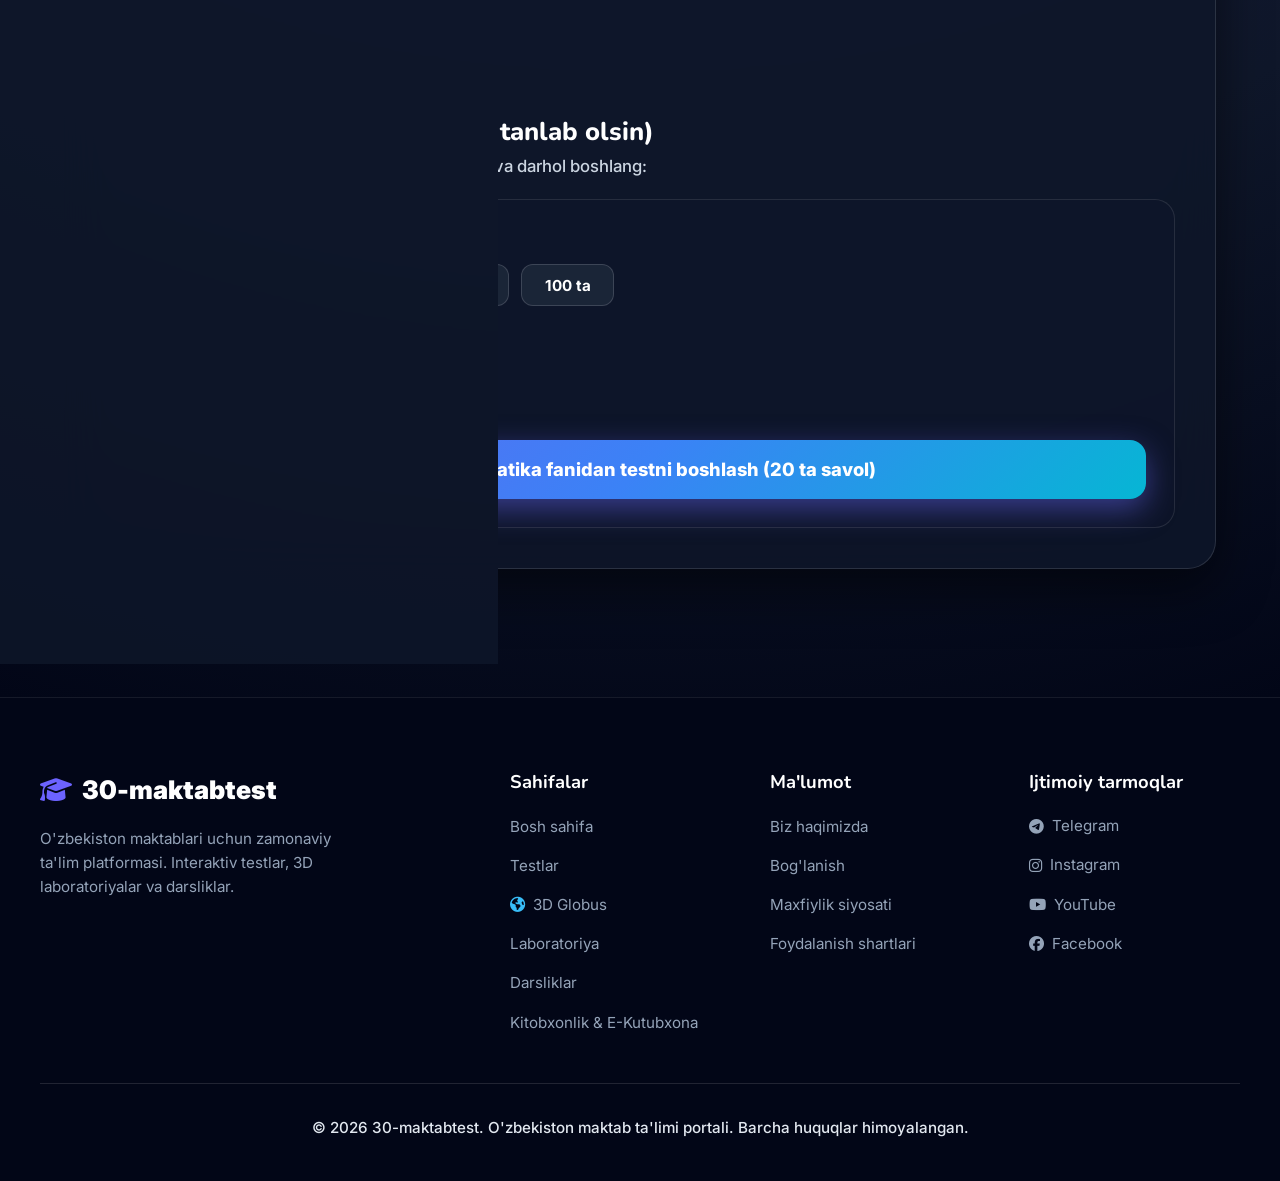
==== commit 0a15cd9b: "feat(library): add Kitobxonlik & E-Kutubxona reading room, audio narration, and comprehension quizze" ====
--- a/index.html
+++ b/index.html
@@ -42,6 +42,9 @@
                 <li><a href="#" onclick="navigateTo('page-textbook')" data-nav="books">
                     <i class="fas fa-book"></i> <span data-i18n="nav_books">Kitoblar</span>
                 </a></li>
+                <li><a href="#" onclick="navigateTo('page-library')" data-nav="library" style="color:#38bdf8 !important; font-weight:700;">
+                    <i class="fas fa-book-reader" style="color:#38bdf8;"></i> <span>Kitobxonlik</span>
+                </a></li>
                 <li><a href="#" onclick="navigateTo('page-teacher')" data-nav="teacher">
                     <i class="fas fa-chalkboard-teacher"></i> <span data-i18n="nav_teacher">O'qituvchilar</span>
                 </a></li>
@@ -116,6 +119,9 @@
                     </button>
                     <button class="btn btn-outline btn-lg" onclick="navigateTo('page-lab-select')">
                         <i class="fas fa-flask"></i> <span data-i18n="btn_lab">3D Laboratoriya</span>
+                    </button>
+                    <button class="btn btn-info btn-lg" onclick="navigateTo('page-library')" style="background:linear-gradient(135deg,#0284c7,#06b6d4); color:#fff; border:none; box-shadow:0 6px 20px rgba(6,182,212,0.4);">
+                        <i class="fas fa-book-reader"></i> <span>Kitobxonlik</span>
                     </button>
 
                 </div>
@@ -1912,6 +1918,121 @@
         </div>
     </section>
 
+
+    <!-- ============================================================
+         9.1-SAHIFA: KITOBXONLIK VA ELEKTRON KUTUBXONA (E-LIBRARY)
+         ============================================================ -->
+    <section id="page-library" class="page-section" style="display:none;">
+        <div class="library-container">
+            <!-- Hero Banner -->
+            <div class="lib-hero">
+                <div class="lib-hero-content">
+                    <div class="lib-hero-badge">
+                        <i class="fas fa-book-sparkles"></i> <span>Elektron Mutolaa & Adabiyot Maskani</span>
+                    </div>
+                    <h2 class="lib-hero-title">Kitobxonlik va Badiiy Durdonalar</h2>
+                    <p class="lib-hero-desc">
+                        O'zbek va jahon mumtoz adabiyotining eng sara shoh asarlari, shaxsiy rivojlanish va bolalar sarguzashtlari.
+                        Qulay audio eshitish, tungi rejim, bobma-bob mutolaa hamda asar mazmuni bo'yicha interaktiv viktorinalar!
+                    </p>
+                    <div class="lib-hero-pills">
+                        <span class="lib-pill"><i class="fas fa-book-open-reader"></i> Interaktiv Mutolaa Zali</span>
+                        <span class="lib-pill"><i class="fas fa-headphones"></i> Audio Ovozli Mutolaa</span>
+                        <span class="lib-pill"><i class="fas fa-brain"></i> Asar Viktorinalari (+XP)</span>
+                        <span class="lib-pill"><i class="fas fa-fire"></i> Kunlik Mutolaa Chellenji</span>
+                    </div>
+                </div>
+            </div>
+
+            <!-- Mutolaa Chellenji & Statistika Widgeti -->
+            <div class="lib-stats-grid">
+                <div class="lib-stat-card">
+                    <div class="lib-stat-card-header">
+                        <span class="lib-stat-title">Bugungi Mutolaa</span>
+                        <div class="lib-stat-icon-wrap blue"><i class="fas fa-clock"></i></div>
+                    </div>
+                    <div class="lib-stat-val" id="lib-stat-minutes-today">15 daqiqa</div>
+                    <div class="lib-stat-goal-track">
+                        <div class="lib-stat-goal-fill" id="lib-stat-goal-progress" style="width: 75%;"></div>
+                    </div>
+                    <div class="lib-stat-subtext">
+                        <span>Kunlik reja</span>
+                        <span id="lib-stat-goal-label">75% (Maqsad: 20 daq)</span>
+                    </div>
+                </div>
+
+                <div class="lib-stat-card">
+                    <div class="lib-stat-card-header">
+                        <span class="lib-stat-title">Tugatilgan Kitoblar</span>
+                        <div class="lib-stat-icon-wrap green"><i class="fas fa-book-bookmark"></i></div>
+                    </div>
+                    <div class="lib-stat-val" id="lib-stat-books-count">3 ta kitob</div>
+                    <div class="lib-stat-subtext">
+                        <span>Muvaffaqiyatli test</span>
+                        <span style="color:#10b981;">80%+ natija</span>
+                    </div>
+                </div>
+
+                <div class="lib-stat-card">
+                    <div class="lib-stat-card-header">
+                        <span class="lib-stat-title">Ketma-ketlik (Streak)</span>
+                        <div class="lib-stat-icon-wrap orange"><i class="fas fa-fire"></i></div>
+                    </div>
+                    <div class="lib-stat-val" id="lib-stat-streak">4 kun</div>
+                    <div class="lib-stat-subtext">
+                        <span>Har kuni o'qish</span>
+                        <span style="color:#f59e0b;">+5 bonus XP/kun</span>
+                    </div>
+                </div>
+
+                <div class="lib-stat-card">
+                    <div class="lib-stat-card-header">
+                        <span class="lib-stat-title">Kitobxonlik XP</span>
+                        <div class="lib-stat-icon-wrap purple"><i class="fas fa-award"></i></div>
+                    </div>
+                    <div class="lib-stat-val" id="lib-stat-xp">350 XP</div>
+                    <div class="lib-stat-subtext">
+                        <span>Reyting hisobiga</span>
+                        <span style="color:#c084fc;">O'quvchi profiliga</span>
+                    </div>
+                </div>
+            </div>
+
+            <!-- Qidiruv va Filtrlar -->
+            <div class="lib-toolbar">
+                <div class="lib-search-box">
+                    <i class="fas fa-search"></i>
+                    <input type="text" id="lib-search-input" class="lib-search-input" placeholder="Asar nomi yoki muallifni qidiring...">
+                </div>
+
+                <div class="lib-filter-chips">
+                    <button type="button" class="lib-filter-chip active" data-cat="all" onclick="window.LibraryManager.setCategory('all')">
+                        <i class="fas fa-layer-group"></i> Barchasi
+                    </button>
+                    <button type="button" class="lib-filter-chip" data-cat="uzbek" onclick="window.LibraryManager.setCategory('uzbek')">
+                        <i class="fas fa-feather-pointed"></i> O'zbek Mumtoz
+                    </button>
+                    <button type="button" class="lib-filter-chip" data-cat="world" onclick="window.LibraryManager.setCategory('world')">
+                        <i class="fas fa-globe"></i> Jahon Klassikasi
+                    </button>
+                    <button type="button" class="lib-filter-chip" data-cat="growth" onclick="window.LibraryManager.setCategory('growth')">
+                        <i class="fas fa-lightbulb"></i> Shaxsiy Rivojlanish
+                    </button>
+                    <button type="button" class="lib-filter-chip" data-cat="kids" onclick="window.LibraryManager.setCategory('kids')">
+                        <i class="fas fa-hat-wizard"></i> Bolalar & Sarguzasht
+                    </button>
+                    <button type="button" class="lib-filter-chip" data-cat="favorites" onclick="window.LibraryManager.setCategory('favorites')">
+                        <i class="fas fa-heart" style="color:#f43f5e;"></i> Sevimlilar
+                    </button>
+                </div>
+            </div>
+
+            <!-- Kitoblar kartalari paneli -->
+            <div class="lib-books-grid" id="lib-books-grid">
+                <!-- JavaScript orqali to'ldiriladi -->
+            </div>
+        </div>
+    </section>
     <!-- ============================================================
          8-SAHIFA: GEOGRAFIYA VA YER TUZILISHI LABORATORIYASI
          ============================================================ -->
@@ -1971,6 +2092,20 @@
                     <button class="btn btn-sm btn-globe-launcher" id="geo-globe-ext-btn" style="display:none;" onclick="window.open('yer-shari.html','_blank')">
                         <i class="fas fa-external-link-alt"></i> Katta globus (Alohida oyna)
                     </button>
+                    <button class="btn btn-sm btn-solar-toggle" id="geo-solar-toggle-btn" style="display:none;" onclick="if(window.geographyLabInstance) geographyLabInstance.toggleSolarView()">
+                        <i class="fas fa-sun"></i> <span>Quyosh tizimiga uzoqlashish</span>
+                    </button>
+                    <div id="geo-solar-pills" class="geo-solar-pills" style="display:none;">
+                        <button class="solar-pill" id="spill-sun" onclick="if(window.geographyLabInstance) geographyLabInstance.focusBody('sun')">☀️ Quyosh</button>
+                        <button class="solar-pill" id="spill-mercury" onclick="if(window.geographyLabInstance) geographyLabInstance.focusBody('mercury')">☿ Merkuriy</button>
+                        <button class="solar-pill" id="spill-venus" onclick="if(window.geographyLabInstance) geographyLabInstance.focusBody('venus')">♀ Venera</button>
+                        <button class="solar-pill active" id="spill-earth" onclick="if(window.geographyLabInstance) geographyLabInstance.focusBody('earth')">🌍 Yer</button>
+                        <button class="solar-pill" id="spill-mars" onclick="if(window.geographyLabInstance) geographyLabInstance.focusBody('mars')">♂ Mars</button>
+                        <button class="solar-pill" id="spill-jupiter" onclick="if(window.geographyLabInstance) geographyLabInstance.focusBody('jupiter')">♃ Yupiter</button>
+                        <button class="solar-pill" id="spill-saturn" onclick="if(window.geographyLabInstance) geographyLabInstance.focusBody('saturn')">🪐 Saturn</button>
+                        <button class="solar-pill" id="spill-uranus" onclick="if(window.geographyLabInstance) geographyLabInstance.focusBody('uranus')">♅ Uran</button>
+                        <button class="solar-pill" id="spill-neptune" onclick="if(window.geographyLabInstance) geographyLabInstance.focusBody('neptune')">♆ Neptun</button>
+                    </div>
                     <div id="geo-globe-hud" class="geo-globe-hud" style="display:none;">
                         <div class="geo-globe-hud-header">
                             <span class="hud-flag" id="globe-hud-flag">🇺🇿</span>
@@ -2057,11 +2192,20 @@
                         </div>
                         <div class="info-sliders" id="geo-sliders-world-globe" style="display:none;">
                             <div class="info-slider-group">
-                                <label><span>Globus aylanish tezligi:</span> <strong id="slider-geo-globe-spd-val">1.0x</strong></label>
+                                <label><span>Ko'rinish masofasi (Zoom):</span> <strong id="slider-geo-zoom-val" style="color:#38bdf8;">Yer (1x)</strong></label>
+                                <input type="range" class="lab-slider" id="slider-geo-zoom" min="20" max="550" step="5" value="26"
+                                       oninput="if(window.geographyLabInstance) { geographyLabInstance.setCameraZoomDistance(this.value); }">
+                            </div>
+                            <div class="info-slider-group">
+                                <label><span>Harakat tezligi:</span> <strong id="slider-geo-globe-spd-val">1.0x</strong></label>
                                 <input type="range" class="lab-slider" id="slider-geo-globe-spd" min="0" max="3" step="0.1" value="1.0"
                                        oninput="if(window.geographyLabInstance) { geographyLabInstance.setGlobeSpeed(this.value); document.getElementById('slider-geo-globe-spd-val').textContent = this.value+'x'; }">
                             </div>
                             <div style="display:flex; flex-direction:column; gap:8px; margin-top:10px;">
+                                <label style="display:flex; align-items:center; gap:8px; font-size:12px; cursor:pointer; color:#e2e8f0;">
+                                    <input type="checkbox" id="geo-globe-solar-chk" checked onchange="if(window.geographyLabInstance) geographyLabInstance.toggleSolarPlanets(this.checked)">
+                                    <span><i class="fas fa-satellite" style="color:#f59e0b;"></i> Barcha sayyoralar va orbitalar</span>
+                                </label>
                                 <label style="display:flex; align-items:center; gap:8px; font-size:12px; cursor:pointer; color:#e2e8f0;">
                                     <input type="checkbox" id="geo-globe-clouds-chk" checked onchange="if(window.geographyLabInstance) geographyLabInstance.toggleClouds(this.checked)">
                                     <span><i class="fas fa-cloud" style="color:#93c5fd;"></i> Bulutlar qatlami</span>
@@ -2988,6 +3132,7 @@
                   </a></li>
                   <li><a href="#" onclick="navigateTo('page-lab-select')">Laboratoriya</a></li>
                         <li><a href="#" onclick="navigateTo('page-textbook')">Darsliklar</a></li>
+                        <li><a href="#" onclick="navigateTo('page-library')">Kitobxonlik & E-Kutubxona</a></li>
                     </ul>
                 </div>
                 <div class="footer-links-group">
@@ -3636,6 +3781,119 @@
         </div>
     </div>
 
+
+    <!-- ============================================================
+         MUTOLAA ZALI MODALI (BOOK READER)
+         ============================================================ -->
+    <div id="book-reader-modal" class="book-reader-modal" style="display:none;">
+        <div id="reader-sheet" class="reader-sheet theme-dark">
+            <div class="reader-header">
+                <div class="reader-book-meta">
+                    <h3 id="reader-book-title">Asar nomi</h3>
+                    <span id="reader-book-author">Muallif</span>
+                </div>
+
+                <div class="reader-controls">
+                    <select id="reader-chapter-select" class="reader-select"></select>
+
+                    <div class="reader-font-controls" title="Shrift o'lchami">
+                        <button type="button" class="reader-font-btn" onclick="window.LibraryManager.changeFontSize(-2)">A-</button>
+                        <span id="reader-font-display" class="reader-font-disp">18px</span>
+                        <button type="button" class="reader-font-btn" onclick="window.LibraryManager.changeFontSize(2)">A+</button>
+                    </div>
+
+                    <div class="reader-theme-toggle" title="O'qish mavzusi">
+                        <button type="button" class="reader-theme-btn active" data-theme="dark" onclick="window.LibraryManager.setTheme('dark')">🌙 Tun</button>
+                        <button type="button" class="reader-theme-btn" data-theme="sepia" onclick="window.LibraryManager.setTheme('sepia')">📜 Sepia</button>
+                        <button type="button" class="reader-theme-btn" data-theme="light" onclick="window.LibraryManager.setTheme('light')">☀️ Kun</button>
+                    </div>
+
+                    <button type="button" id="reader-speech-btn" class="reader-speech-btn" onclick="window.LibraryManager.toggleSpeech()">
+                        <i class="fas fa-volume-high"></i> Ovozli tinglash
+                    </button>
+
+                    <span class="reader-timer-badge">
+                        <i class="fas fa-stopwatch"></i> <span id="reader-timer-display">00:00</span>
+                    </span>
+
+                    <button type="button" class="reader-close-btn" onclick="window.LibraryManager.closeReader()" title="Yopish">
+                        <i class="fas fa-times"></i>
+                    </button>
+                </div>
+            </div>
+
+            <div class="reader-scroll-content" id="reader-scroll-content">
+                <h2 id="reader-ch-title" class="reader-ch-title">Bob sarlavhasi</h2>
+                <div id="reader-quotes-box" class="reader-quotes-box" style="display:none;"></div>
+                <div id="reader-char-box" class="reader-char-box" style="display:none;"></div>
+                <div id="reader-ch-body" class="reader-ch-body"></div>
+            </div>
+        </div>
+    </div>
+
+    <!-- ============================================================
+         ASAR TESTI MODALI (BOOK QUIZ)
+         ============================================================ -->
+    <div id="book-quiz-modal" class="book-quiz-modal" style="display:none;">
+        <div class="bquiz-card">
+            <div class="bquiz-header">
+                <h3 class="bquiz-title" id="bquiz-book-title">
+                    <i class="fas fa-book-bookmark"></i> Asar Viktorinasi
+                </h3>
+                <button type="button" class="bquiz-close-btn" onclick="window.LibraryManager.closeQuiz()" title="Yopish">
+                    <i class="fas fa-times"></i>
+                </button>
+            </div>
+
+            <!-- Savol Ko'rinishi -->
+            <div id="bquiz-screen-question">
+                <div class="bquiz-progress-wrap">
+                    <div class="bquiz-progress-meta">
+                        <span id="bquiz-progress-text">Savol 1 / 5</span>
+                        <span>Har to'g'ri javob: +10 XP</span>
+                    </div>
+                    <div class="bquiz-progress-track">
+                        <div id="bquiz-progress-bar" class="bquiz-progress-bar" style="width: 20%;"></div>
+                    </div>
+                </div>
+
+                <div class="bquiz-body">
+                    <div id="bquiz-question-text" class="bquiz-question-text">Savol matni yuklanmoqda...</div>
+                    <div id="bquiz-options-box" class="bquiz-options-box"></div>
+                    <div id="bquiz-explanation-box" class="bquiz-explanation-box" style="display:none;"></div>
+
+                    <div class="bquiz-footer">
+                        <button type="button" id="bquiz-next-btn" class="bquiz-next-btn" style="display:none;" onclick="window.LibraryManager.nextQuizQuestion()">
+                            Keyingi savol <i class="fas fa-arrow-right"></i>
+                        </button>
+                    </div>
+                </div>
+            </div>
+
+            <!-- Natija Ko'rinishi -->
+            <div id="bquiz-screen-result" class="bquiz-result-view" style="display:none;">
+                <div class="bquiz-trophy-wrap">
+                    <i class="fas fa-trophy"></i>
+                </div>
+                <h3 class="bquiz-result-title">Mutolaa Viktorinasi Yakunlandi!</h3>
+                <p style="color:#94a3b8; margin-bottom:15px;">Siz asar mazmuni bo'yicha bilimlaringizni sinovdan o'tkazdingiz.</p>
+                <div class="bquiz-xp-badge" id="bquiz-res-xp">+50 XP</div>
+                <div class="bquiz-result-metrics">
+                    <div class="bquiz-metric-item">
+                        <div class="bquiz-metric-label">To'g'ri javoblar</div>
+                        <div class="bquiz-metric-value" id="bquiz-res-score">5 / 5</div>
+                    </div>
+                    <div class="bquiz-metric-item">
+                        <div class="bquiz-metric-label">Aniqlik foizi</div>
+                        <div class="bquiz-metric-value" id="bquiz-res-percent">100%</div>
+                    </div>
+                </div>
+                <button type="button" class="btn btn-primary btn-lg" onclick="window.LibraryManager.closeQuiz()">
+                    <i class="fas fa-check"></i> Kutubxonaga qaytish
+                </button>
+            </div>
+        </div>
+    </div>
     <!-- ============================================================
          TOAST XABARNOMALAR KONTEYNERI
          ============================================================ -->
@@ -3682,6 +3940,9 @@
     <script src="js/lab-explanations.js"></script>
     <script src="js/sound-and-badges.js"></script>
 
+    <!-- Kitobxonlik va Elektron Kutubxona -->
+    <script src="js/library.js"></script>
+
 </body>
 </html>
 
--- a/css/master_fix.css
+++ b/css/master_fix.css
@@ -7872,6 +7872,80 @@
   box-shadow: 0 6px 18px rgba(14, 165, 233, 0.4);
 }
 
+.btn-solar-toggle {
+  position: absolute;
+  top: 14px;
+  left: 216px;
+  z-index: 25;
+  background: rgba(245, 158, 11, 0.22) !important;
+  border: 1px solid rgba(251, 191, 36, 0.6) !important;
+  color: #fef3c7 !important;
+  backdrop-filter: blur(10px);
+  -webkit-backdrop-filter: blur(10px);
+  border-radius: 8px;
+  padding: 6px 14px;
+  font-size: 12px;
+  font-weight: 600;
+  display: inline-flex;
+  align-items: center;
+  gap: 7px;
+  cursor: pointer;
+  transition: all 0.2s ease;
+  box-shadow: 0 4px 12px rgba(0, 0, 0, 0.3);
+}
+.btn-solar-toggle:hover {
+  background: rgba(245, 158, 11, 0.45) !important;
+  border-color: #fbbf24 !important;
+  color: #ffffff !important;
+  transform: translateY(-1px);
+  box-shadow: 0 6px 18px rgba(245, 158, 11, 0.35);
+}
+
+.geo-solar-pills {
+  position: absolute;
+  top: 14px;
+  left: 50%;
+  transform: translateX(-50%);
+  z-index: 24;
+  display: flex;
+  gap: 5px;
+  background: rgba(8, 16, 36, 0.88);
+  border: 1px solid rgba(56, 189, 248, 0.35);
+  padding: 4px 8px;
+  border-radius: 20px;
+  backdrop-filter: blur(12px);
+  -webkit-backdrop-filter: blur(12px);
+  max-width: calc(100% - 460px);
+  overflow-x: auto;
+  scrollbar-width: none;
+  box-shadow: 0 8px 24px rgba(0, 0, 0, 0.4);
+}
+.geo-solar-pills::-webkit-scrollbar {
+  display: none;
+}
+.solar-pill {
+  background: transparent;
+  border: 1px solid transparent;
+  color: #cbd5e1;
+  font-size: 11px;
+  font-weight: 600;
+  padding: 3px 9px;
+  border-radius: 12px;
+  cursor: pointer;
+  white-space: nowrap;
+  transition: all 0.18s ease;
+}
+.solar-pill:hover {
+  background: rgba(255, 255, 255, 0.14);
+  color: #fff;
+}
+.solar-pill.active {
+  background: #0284c7;
+  color: #fff;
+  border-color: #38bdf8;
+  box-shadow: 0 2px 8px rgba(2, 132, 199, 0.45);
+}
+
 .geo-globe-hud {
   position: absolute;
   bottom: 20px;
@@ -7962,3 +8036,1045 @@
   color: #38bdf8;
   font-weight: 600;
 }
+
+
+/* ============================================================
+   KITOBXONLIK VA ELEKTRON KUTUBXONA (E-LIBRARY) MODULI
+   ============================================================ */
+.library-container {
+  max-width: 1300px;
+  margin: 0 auto;
+  padding: 24px 20px 80px;
+}
+
+/* Hero Banner */
+.lib-hero {
+  position: relative;
+  background: radial-gradient(circle at 10% 20%, rgba(56, 189, 248, 0.18), transparent 40%),
+              radial-gradient(circle at 90% 80%, rgba(168, 85, 247, 0.16), transparent 45%),
+              linear-gradient(135deg, rgba(15, 23, 42, 0.85), rgba(30, 41, 59, 0.85));
+  border: 1px solid rgba(56, 189, 248, 0.25);
+  border-radius: 24px;
+  padding: 36px 40px;
+  margin-bottom: 28px;
+  box-shadow: 0 20px 50px rgba(0, 0, 0, 0.35);
+  backdrop-filter: blur(14px);
+  overflow: hidden;
+}
+.lib-hero::before {
+  content: "";
+  position: absolute;
+  top: -50%;
+  right: -20%;
+  width: 400px;
+  height: 400px;
+  background: radial-gradient(circle, rgba(14, 165, 233, 0.12), transparent 70%);
+  pointer-events: none;
+}
+.lib-hero-content {
+  position: relative;
+  z-index: 2;
+  max-width: 800px;
+}
+.lib-hero-badge {
+  display: inline-flex;
+  align-items: center;
+  gap: 8px;
+  padding: 6px 14px;
+  background: rgba(56, 189, 248, 0.12);
+  border: 1px solid rgba(56, 189, 248, 0.3);
+  border-radius: 999px;
+  font-size: 0.85rem;
+  font-weight: 700;
+  color: #38bdf8;
+  margin-bottom: 14px;
+}
+.lib-hero-title {
+  font-size: 2.3rem;
+  font-weight: 800;
+  line-height: 1.25;
+  margin: 0 0 12px 0;
+  background: linear-gradient(135deg, #ffffff 30%, #38bdf8 80%, #818cf8 100%);
+  -webkit-background-clip: text;
+  -webkit-text-fill-color: transparent;
+}
+.lib-hero-desc {
+  font-size: 1.05rem;
+  line-height: 1.6;
+  color: #94a3b8;
+  margin: 0 0 20px 0;
+}
+.lib-hero-pills {
+  display: flex;
+  flex-wrap: wrap;
+  gap: 10px;
+}
+.lib-pill {
+  display: inline-flex;
+  align-items: center;
+  gap: 6px;
+  padding: 6px 12px;
+  background: rgba(255, 255, 255, 0.05);
+  border: 1px solid rgba(255, 255, 255, 0.1);
+  border-radius: 8px;
+  font-size: 0.85rem;
+  color: #cbd5e1;
+}
+.lib-pill i {
+  color: #38bdf8;
+}
+
+/* Mutolaa Chellenji & Statistika Widgeti */
+.lib-stats-grid {
+  display: grid;
+  grid-template-columns: repeat(4, 1fr);
+  gap: 16px;
+  margin-bottom: 28px;
+}
+@media (max-width: 992px) {
+  .lib-stats-grid {
+    grid-template-columns: repeat(2, 1fr);
+  }
+}
+@media (max-width: 576px) {
+  .lib-stats-grid {
+    grid-template-columns: 1fr;
+  }
+}
+.lib-stat-card {
+  background: rgba(30, 41, 59, 0.65);
+  border: 1px solid rgba(255, 255, 255, 0.08);
+  border-radius: 18px;
+  padding: 18px 20px;
+  backdrop-filter: blur(10px);
+  position: relative;
+  overflow: hidden;
+  display: flex;
+  flex-direction: column;
+  justify-content: space-between;
+  transition: transform 0.2s ease, border-color 0.2s ease;
+}
+.lib-stat-card:hover {
+  transform: translateY(-3px);
+  border-color: rgba(56, 189, 248, 0.35);
+}
+.lib-stat-card-header {
+  display: flex;
+  align-items: center;
+  justify-content: space-between;
+  margin-bottom: 10px;
+}
+.lib-stat-title {
+  font-size: 0.85rem;
+  font-weight: 600;
+  color: #94a3b8;
+  text-transform: uppercase;
+  letter-spacing: 0.5px;
+}
+.lib-stat-icon-wrap {
+  width: 36px;
+  height: 36px;
+  border-radius: 10px;
+  display: flex;
+  align-items: center;
+  justify-content: center;
+  font-size: 1rem;
+}
+.lib-stat-icon-wrap.blue { background: rgba(56, 189, 248, 0.15); color: #38bdf8; }
+.lib-stat-icon-wrap.green { background: rgba(16, 185, 129, 0.15); color: #10b981; }
+.lib-stat-icon-wrap.orange { background: rgba(245, 158, 11, 0.15); color: #f59e0b; }
+.lib-stat-icon-wrap.purple { background: rgba(168, 85, 247, 0.15); color: #c084fc; }
+
+.lib-stat-val {
+  font-size: 1.65rem;
+  font-weight: 800;
+  color: #f8fafc;
+  line-height: 1.2;
+}
+.lib-stat-goal-track {
+  height: 6px;
+  background: rgba(255, 255, 255, 0.1);
+  border-radius: 999px;
+  margin-top: 10px;
+  overflow: hidden;
+}
+.lib-stat-goal-fill {
+  height: 100%;
+  background: linear-gradient(90deg, #38bdf8, #10b981);
+  border-radius: 999px;
+  transition: width 0.4s ease;
+}
+.lib-stat-subtext {
+  font-size: 0.8rem;
+  color: #64748b;
+  margin-top: 6px;
+  display: flex;
+  justify-content: space-between;
+}
+
+/* Qidiruv va Filtrlar paneli */
+.lib-toolbar {
+  display: flex;
+  flex-wrap: wrap;
+  align-items: center;
+  justify-content: space-between;
+  gap: 16px;
+  margin-bottom: 28px;
+  background: rgba(30, 41, 59, 0.5);
+  border: 1px solid rgba(255, 255, 255, 0.08);
+  border-radius: 18px;
+  padding: 16px 20px;
+}
+.lib-search-box {
+  position: relative;
+  flex: 1 1 280px;
+  max-width: 420px;
+}
+.lib-search-box i {
+  position: absolute;
+  left: 14px;
+  top: 50%;
+  transform: translateY(-50%);
+  color: #64748b;
+  font-size: 0.95rem;
+}
+.lib-search-input {
+  width: 100%;
+  background: rgba(15, 23, 42, 0.7);
+  border: 1px solid rgba(255, 255, 255, 0.12);
+  border-radius: 12px;
+  padding: 10px 14px 10px 40px;
+  color: #fff;
+  font-size: 0.95rem;
+  transition: border-color 0.2s, box-shadow 0.2s;
+}
+.lib-search-input:focus {
+  outline: none;
+  border-color: #38bdf8;
+  box-shadow: 0 0 0 3px rgba(56, 189, 248, 0.2);
+}
+.lib-filter-chips {
+  display: flex;
+  flex-wrap: wrap;
+  gap: 8px;
+}
+.lib-filter-chip {
+  background: rgba(15, 23, 42, 0.6);
+  border: 1px solid rgba(255, 255, 255, 0.1);
+  color: #94a3b8;
+  padding: 8px 16px;
+  border-radius: 999px;
+  font-size: 0.88rem;
+  font-weight: 600;
+  cursor: pointer;
+  display: inline-flex;
+  align-items: center;
+  gap: 6px;
+  transition: all 0.2s ease;
+}
+.lib-filter-chip:hover {
+  color: #fff;
+  border-color: rgba(56, 189, 248, 0.4);
+  background: rgba(56, 189, 248, 0.1);
+}
+.lib-filter-chip.active {
+  background: linear-gradient(135deg, #0284c7, #38bdf8);
+  color: #ffffff;
+  border-color: transparent;
+  box-shadow: 0 4px 14px rgba(56, 189, 248, 0.35);
+}
+
+/* Kitoblar kartochkasi Grid */
+.lib-books-grid {
+  display: grid;
+  grid-template-columns: repeat(auto-fill, minmax(320px, 1fr));
+  gap: 26px;
+}
+@media (max-width: 640px) {
+  .lib-books-grid {
+    grid-template-columns: 1fr;
+  }
+}
+
+.lib-book-card {
+  background: rgba(30, 41, 59, 0.7);
+  border: 1px solid rgba(255, 255, 255, 0.08);
+  border-radius: 20px;
+  overflow: hidden;
+  display: flex;
+  flex-direction: column;
+  transition: transform 0.25s cubic-bezier(0.2, 0, 0, 1), box-shadow 0.25s, border-color 0.25s;
+  box-shadow: 0 10px 25px rgba(0, 0, 0, 0.2);
+}
+.lib-book-card:hover {
+  transform: translateY(-8px);
+  border-color: rgba(56, 189, 248, 0.45);
+  box-shadow: 0 20px 40px rgba(0, 0, 0, 0.45), 0 0 25px rgba(56, 189, 248, 0.15);
+}
+
+/* Kitob Muqovasi (3D Spine & Gradient) */
+.lib-book-cover {
+  height: 200px;
+  position: relative;
+  padding: 20px;
+  display: flex;
+  flex-direction: column;
+  justify-content: flex-end;
+  color: #fff;
+  overflow: hidden;
+  box-shadow: inset 8px 0 14px rgba(0, 0, 0, 0.4);
+  border-left: 4px solid rgba(255, 255, 255, 0.2);
+}
+.lib-book-cover::after {
+  content: "";
+  position: absolute;
+  inset: 0;
+  background: linear-gradient(180deg, rgba(0,0,0,0.1) 0%, rgba(0,0,0,0.7) 100%);
+  pointer-events: none;
+}
+.book-badge {
+  position: absolute;
+  top: 14px;
+  left: 14px;
+  background: rgba(15, 23, 42, 0.75);
+  backdrop-filter: blur(8px);
+  border: 1px solid rgba(255, 255, 255, 0.2);
+  color: #38bdf8;
+  font-size: 0.75rem;
+  font-weight: 700;
+  padding: 4px 10px;
+  border-radius: 6px;
+  z-index: 2;
+  text-transform: uppercase;
+  letter-spacing: 0.5px;
+}
+.book-fav-btn {
+  position: absolute;
+  top: 12px;
+  right: 12px;
+  width: 36px;
+  height: 36px;
+  border-radius: 50%;
+  background: rgba(15, 23, 42, 0.6);
+  backdrop-filter: blur(6px);
+  border: 1px solid rgba(255, 255, 255, 0.2);
+  color: #cbd5e1;
+  display: flex;
+  align-items: center;
+  justify-content: center;
+  cursor: pointer;
+  z-index: 3;
+  transition: all 0.2s ease;
+}
+.book-fav-btn:hover {
+  transform: scale(1.15);
+  color: #f43f5e;
+}
+.book-fav-btn.active {
+  background: rgba(244, 63, 94, 0.25);
+  border-color: #f43f5e;
+  color: #f43f5e;
+}
+.book-icon-wrap {
+  position: absolute;
+  top: 15px;
+  right: 60px;
+  font-size: 4rem;
+  opacity: 0.18;
+  color: #ffffff;
+  pointer-events: none;
+  z-index: 1;
+}
+.book-cover-title {
+  position: relative;
+  z-index: 2;
+  font-size: 1.4rem;
+  font-weight: 800;
+  margin: 0 0 4px 0;
+  color: #ffffff;
+  text-shadow: 0 2px 8px rgba(0, 0, 0, 0.6);
+  line-height: 1.25;
+}
+.book-cover-author {
+  position: relative;
+  z-index: 2;
+  font-size: 0.9rem;
+  color: #e2e8f0;
+  opacity: 0.9;
+  text-shadow: 0 1px 4px rgba(0, 0, 0, 0.6);
+}
+
+/* Kitob Matni & Ma'lumotlari */
+.lib-book-body {
+  padding: 20px;
+  display: flex;
+  flex-direction: column;
+  flex: 1;
+  justify-content: space-between;
+}
+.book-meta-row {
+  display: flex;
+  align-items: center;
+  justify-content: space-between;
+  margin-bottom: 8px;
+}
+.book-cat-tag {
+  font-size: 0.78rem;
+  font-weight: 700;
+  color: #38bdf8;
+  background: rgba(56, 189, 248, 0.1);
+  padding: 3px 8px;
+  border-radius: 6px;
+  border: 1px solid rgba(56, 189, 248, 0.2);
+}
+.book-rating {
+  font-size: 0.85rem;
+  font-weight: 700;
+  color: #f59e0b;
+  display: flex;
+  align-items: center;
+  gap: 4px;
+}
+.book-title {
+  font-size: 1.2rem;
+  font-weight: 700;
+  color: #f8fafc;
+  margin: 0 0 4px 0;
+}
+.book-author {
+  font-size: 0.88rem;
+  color: #94a3b8;
+  margin: 0 0 10px 0;
+  display: flex;
+  align-items: center;
+  gap: 6px;
+}
+.book-desc {
+  font-size: 0.88rem;
+  line-height: 1.55;
+  color: #94a3b8;
+  margin: 0 0 14px 0;
+  display: -webkit-box;
+  -webkit-line-clamp: 3;
+  -webkit-box-orient: vertical;
+  overflow: hidden;
+  text-overflow: ellipsis;
+}
+.book-metrics {
+  display: flex;
+  flex-wrap: wrap;
+  gap: 12px;
+  font-size: 0.82rem;
+  color: #cbd5e1;
+  padding: 10px 0;
+  border-top: 1px solid rgba(255, 255, 255, 0.06);
+  border-bottom: 1px solid rgba(255, 255, 255, 0.06);
+  margin-bottom: 16px;
+}
+.book-metrics span {
+  display: inline-flex;
+  align-items: center;
+  gap: 5px;
+}
+.book-actions {
+  display: grid;
+  grid-template-columns: 1fr 1fr;
+  gap: 10px;
+}
+.book-actions .btn-read {
+  background: linear-gradient(135deg, #0284c7, #0284c7);
+  border-color: #0284c7;
+  color: #ffffff;
+  font-weight: 700;
+  border-radius: 10px;
+}
+.book-actions .btn-read:hover {
+  background: linear-gradient(135deg, #0369a1, #0284c7);
+}
+.book-actions .btn-quiz {
+  background: rgba(168, 85, 247, 0.12);
+  border: 1px solid rgba(168, 85, 247, 0.35);
+  color: #c084fc;
+  font-weight: 700;
+  border-radius: 10px;
+}
+.book-actions .btn-quiz:hover {
+  background: rgba(168, 85, 247, 0.25);
+  color: #fff;
+  border-color: #c084fc;
+}
+
+/* Empty State */
+.lib-empty-state {
+  grid-column: 1 / -1;
+  text-align: center;
+  padding: 60px 20px;
+  background: rgba(30, 41, 59, 0.4);
+  border: 1px dashed rgba(255, 255, 255, 0.15);
+  border-radius: 20px;
+  color: #94a3b8;
+}
+.lib-empty-state i {
+  font-size: 3.5rem;
+  color: #64748b;
+  margin-bottom: 16px;
+}
+.lib-empty-state h3 {
+  font-size: 1.3rem;
+  color: #f1f5f9;
+  margin-bottom: 6px;
+}
+
+/* ============================================================
+   MUTOLAA ZALI (READER MODAL)
+   ============================================================ */
+.book-reader-modal {
+  position: fixed;
+  inset: 0;
+  background: rgba(15, 23, 42, 0.88);
+  backdrop-filter: blur(12px);
+  z-index: 10000;
+  display: flex;
+  align-items: center;
+  justify-content: center;
+  padding: 16px;
+}
+.reader-sheet {
+  width: 100%;
+  max-width: 950px;
+  height: 94vh;
+  border-radius: 20px;
+  display: flex;
+  flex-direction: column;
+  overflow: hidden;
+  box-shadow: 0 25px 60px rgba(0, 0, 0, 0.7);
+  border: 1px solid rgba(255, 255, 255, 0.12);
+  transition: background-color 0.3s ease, color 0.3s ease;
+}
+
+/* Reader Temalari */
+.reader-sheet.theme-dark {
+  background: #0b1120;
+  color: #e2e8f0;
+}
+.reader-sheet.theme-sepia {
+  background: #fbf0d9;
+  color: #45321d;
+  border-color: #dfceb2;
+}
+.reader-sheet.theme-light {
+  background: #ffffff;
+  color: #1e293b;
+  border-color: #cbd5e1;
+}
+
+/* Reader Toolbar */
+.reader-header {
+  padding: 14px 20px;
+  display: flex;
+  align-items: center;
+  justify-content: space-between;
+  gap: 16px;
+  border-bottom: 1px solid rgba(255, 255, 255, 0.1);
+  background: rgba(0, 0, 0, 0.25);
+  backdrop-filter: blur(10px);
+}
+.reader-sheet.theme-sepia .reader-header {
+  background: #eedfc5;
+  border-bottom: 1px solid #dfceb2;
+}
+.reader-sheet.theme-light .reader-header {
+  background: #f8fafc;
+  border-bottom: 1px solid #e2e8f0;
+}
+
+.reader-book-meta {
+  display: flex;
+  flex-direction: column;
+  min-width: 0;
+}
+.reader-book-meta h3 {
+  font-size: 1.15rem;
+  font-weight: 800;
+  margin: 0;
+  white-space: nowrap;
+  overflow: hidden;
+  text-overflow: ellipsis;
+}
+.reader-book-meta span {
+  font-size: 0.8rem;
+  opacity: 0.75;
+}
+
+.reader-controls {
+  display: flex;
+  align-items: center;
+  gap: 12px;
+  flex-wrap: wrap;
+}
+
+.reader-select {
+  background: rgba(15, 23, 42, 0.6);
+  border: 1px solid rgba(255, 255, 255, 0.2);
+  color: inherit;
+  border-radius: 8px;
+  padding: 6px 10px;
+  font-size: 0.85rem;
+  font-weight: 600;
+  cursor: pointer;
+  max-width: 200px;
+}
+.reader-sheet.theme-sepia .reader-select {
+  background: #fbf0d9;
+  border-color: #c9b494;
+}
+.reader-sheet.theme-light .reader-select {
+  background: #fff;
+  border-color: #cbd5e1;
+}
+
+.reader-font-controls {
+  display: inline-flex;
+  align-items: center;
+  background: rgba(255, 255, 255, 0.08);
+  border-radius: 8px;
+  padding: 2px 4px;
+}
+.reader-sheet.theme-sepia .reader-font-controls { background: #e3d2b7; }
+.reader-sheet.theme-light .reader-font-controls { background: #e2e8f0; }
+
+.reader-font-btn {
+  background: transparent;
+  border: none;
+  color: inherit;
+  font-weight: 700;
+  padding: 4px 8px;
+  cursor: pointer;
+  border-radius: 6px;
+}
+.reader-font-btn:hover {
+  background: rgba(255, 255, 255, 0.15);
+}
+.reader-font-disp {
+  font-size: 0.8rem;
+  font-weight: 600;
+  padding: 0 4px;
+}
+
+.reader-theme-toggle {
+  display: flex;
+  gap: 4px;
+  background: rgba(255, 255, 255, 0.08);
+  padding: 3px;
+  border-radius: 8px;
+}
+.reader-sheet.theme-sepia .reader-theme-toggle { background: #e3d2b7; }
+.reader-sheet.theme-light .reader-theme-toggle { background: #e2e8f0; }
+
+.reader-theme-btn {
+  background: transparent;
+  border: none;
+  color: inherit;
+  font-size: 0.78rem;
+  font-weight: 700;
+  padding: 4px 8px;
+  border-radius: 6px;
+  cursor: pointer;
+}
+.reader-theme-btn.active {
+  background: #38bdf8;
+  color: #0f172a;
+}
+
+.reader-timer-badge {
+  display: inline-flex;
+  align-items: center;
+  gap: 6px;
+  padding: 4px 10px;
+  background: rgba(56, 189, 248, 0.15);
+  border: 1px solid rgba(56, 189, 248, 0.3);
+  border-radius: 999px;
+  font-size: 0.82rem;
+  font-weight: 700;
+  color: #38bdf8;
+}
+
+.reader-speech-btn {
+  background: linear-gradient(135deg, #0284c7, #38bdf8);
+  border: none;
+  color: #fff;
+  font-weight: 700;
+  font-size: 0.82rem;
+  padding: 6px 12px;
+  border-radius: 8px;
+  cursor: pointer;
+  display: inline-flex;
+  align-items: center;
+  gap: 6px;
+  box-shadow: 0 2px 8px rgba(56, 189, 248, 0.3);
+}
+
+.reader-close-btn {
+  background: transparent;
+  border: none;
+  color: inherit;
+  font-size: 1.3rem;
+  cursor: pointer;
+  padding: 4px 8px;
+  opacity: 0.75;
+  transition: opacity 0.2s, transform 0.2s;
+}
+.reader-close-btn:hover {
+  opacity: 1;
+  transform: scale(1.15);
+}
+
+/* Reader Scroll Content */
+.reader-scroll-content {
+  flex: 1;
+  overflow-y: auto;
+  padding: 36px 48px;
+  scroll-behavior: smooth;
+}
+@media (max-width: 640px) {
+  .reader-scroll-content {
+    padding: 20px 18px;
+  }
+}
+
+.reader-ch-title {
+  font-size: 1.8rem;
+  font-weight: 800;
+  margin: 0 0 24px 0;
+  text-align: center;
+  line-height: 1.3;
+}
+
+/* Iqtiboslar qutisi */
+.reader-quotes-box {
+  background: rgba(56, 189, 248, 0.08);
+  border-left: 4px solid #38bdf8;
+  border-radius: 0 12px 12px 0;
+  padding: 16px 20px;
+  margin-bottom: 24px;
+}
+.reader-sheet.theme-sepia .reader-quotes-box {
+  background: #f1dfc2;
+  border-left-color: #b8860b;
+}
+.reader-sheet.theme-light .reader-quotes-box {
+  background: #f1f5f9;
+  border-left-color: #0284c7;
+}
+.reader-quotes-box h4 {
+  font-size: 0.92rem;
+  font-weight: 700;
+  margin: 0 0 8px 0;
+  color: #38bdf8;
+}
+.reader-sheet.theme-sepia .reader-quotes-box h4 { color: #8b5a00; }
+.reader-sheet.theme-light .reader-quotes-box h4 { color: #0284c7; }
+.reader-quotes-box ul {
+  margin: 0;
+  padding-left: 20px;
+  font-style: italic;
+  font-size: 0.95rem;
+  line-height: 1.6;
+}
+
+/* Qahramonlar qutisi */
+.reader-char-box {
+  margin-bottom: 28px;
+  padding: 16px 20px;
+  background: rgba(255, 255, 255, 0.03);
+  border: 1px solid rgba(255, 255, 255, 0.08);
+  border-radius: 14px;
+}
+.reader-sheet.theme-sepia .reader-char-box {
+  background: #f4e7d0;
+  border-color: #dfceb2;
+}
+.reader-sheet.theme-light .reader-char-box {
+  background: #f8fafc;
+  border-color: #e2e8f0;
+}
+.reader-char-box h4 {
+  font-size: 0.92rem;
+  font-weight: 700;
+  margin: 0 0 10px 0;
+  color: #c084fc;
+}
+.reader-sheet.theme-sepia .reader-char-box h4 { color: #7c3aed; }
+.reader-sheet.theme-light .reader-char-box h4 { color: #7c3aed; }
+.chars-grid {
+  display: grid;
+  grid-template-columns: repeat(auto-fill, minmax(240px, 1fr));
+  gap: 10px;
+}
+.char-chip {
+  background: rgba(0, 0, 0, 0.2);
+  border-radius: 8px;
+  padding: 8px 12px;
+  font-size: 0.85rem;
+  line-height: 1.45;
+}
+.reader-sheet.theme-sepia .char-chip { background: #ecd9bd; }
+.reader-sheet.theme-light .char-chip { background: #edf2f7; }
+
+/* Asar matni */
+.reader-ch-body {
+  font-family: Georgia, 'Times New Roman', serif;
+  font-size: 18px;
+  line-height: 1.8;
+  max-width: 780px;
+  margin: 0 auto;
+}
+.reader-ch-body p {
+  margin: 0 0 1.5em 0;
+  text-indent: 1.8em;
+  text-align: justify;
+}
+
+/* ============================================================
+   ASAR TESTI (BOOK QUIZ MODAL)
+   ============================================================ */
+.book-quiz-modal {
+  position: fixed;
+  inset: 0;
+  background: rgba(15, 23, 42, 0.9);
+  backdrop-filter: blur(14px);
+  z-index: 10001;
+  display: flex;
+  align-items: center;
+  justify-content: center;
+  padding: 16px;
+}
+.bquiz-card {
+  width: 100%;
+  max-width: 660px;
+  background: #1e293b;
+  border: 1px solid rgba(255, 255, 255, 0.12);
+  border-radius: 24px;
+  box-shadow: 0 25px 60px rgba(0, 0, 0, 0.6);
+  overflow: hidden;
+  display: flex;
+  flex-direction: column;
+}
+.bquiz-header {
+  padding: 18px 24px;
+  display: flex;
+  align-items: center;
+  justify-content: space-between;
+  border-bottom: 1px solid rgba(255, 255, 255, 0.08);
+  background: rgba(15, 23, 42, 0.6);
+}
+.bquiz-title {
+  font-size: 1.15rem;
+  font-weight: 800;
+  color: #f8fafc;
+  margin: 0;
+  display: flex;
+  align-items: center;
+  gap: 10px;
+}
+.bquiz-title i {
+  color: #c084fc;
+}
+.bquiz-close-btn {
+  background: transparent;
+  border: none;
+  color: #94a3b8;
+  font-size: 1.3rem;
+  cursor: pointer;
+  padding: 4px;
+}
+.bquiz-close-btn:hover {
+  color: #fff;
+}
+
+.bquiz-progress-wrap {
+  padding: 16px 24px 0;
+}
+.bquiz-progress-meta {
+  display: flex;
+  justify-content: space-between;
+  font-size: 0.85rem;
+  color: #94a3b8;
+  font-weight: 600;
+  margin-bottom: 6px;
+}
+.bquiz-progress-track {
+  height: 6px;
+  background: rgba(255, 255, 255, 0.08);
+  border-radius: 999px;
+  overflow: hidden;
+}
+.bquiz-progress-bar {
+  height: 100%;
+  background: linear-gradient(90deg, #a855f7, #38bdf8);
+  border-radius: 999px;
+  transition: width 0.3s ease;
+}
+
+.bquiz-body {
+  padding: 24px;
+}
+.bquiz-question-text {
+  font-size: 1.25rem;
+  font-weight: 700;
+  color: #f8fafc;
+  line-height: 1.45;
+  margin: 0 0 20px 0;
+}
+.bquiz-options-box {
+  display: flex;
+  flex-direction: column;
+  gap: 10px;
+  margin-bottom: 20px;
+}
+.bquiz-option-btn {
+  width: 100%;
+  text-align: left;
+  background: rgba(15, 23, 42, 0.6);
+  border: 1px solid rgba(255, 255, 255, 0.1);
+  border-radius: 14px;
+  padding: 14px 18px;
+  color: #e2e8f0;
+  font-size: 0.98rem;
+  cursor: pointer;
+  transition: all 0.2s ease;
+  display: flex;
+  align-items: center;
+  gap: 12px;
+}
+.bquiz-option-btn:hover:not(:disabled) {
+  background: rgba(56, 189, 248, 0.12);
+  border-color: #38bdf8;
+  transform: translateX(4px);
+}
+.bquiz-option-btn .opt-letter {
+  width: 28px;
+  height: 28px;
+  border-radius: 8px;
+  background: rgba(255, 255, 255, 0.08);
+  display: inline-flex;
+  align-items: center;
+  justify-content: center;
+  font-weight: 700;
+  font-size: 0.85rem;
+}
+.bquiz-option-btn.correct {
+  background: rgba(16, 185, 129, 0.2) !important;
+  border-color: #10b981 !important;
+  color: #34d399 !important;
+}
+.bquiz-option-btn.correct .opt-letter {
+  background: #10b981;
+  color: #0f172a;
+}
+.bquiz-option-btn.wrong {
+  background: rgba(244, 63, 94, 0.2) !important;
+  border-color: #f43f5e !important;
+  color: #fb7185 !important;
+}
+.bquiz-option-btn.wrong .opt-letter {
+  background: #f43f5e;
+  color: #fff;
+}
+
+.bquiz-explanation-box {
+  background: rgba(15, 23, 42, 0.8);
+  border: 1px solid rgba(56, 189, 248, 0.25);
+  border-radius: 12px;
+  padding: 14px 16px;
+  margin-bottom: 20px;
+  font-size: 0.9rem;
+  line-height: 1.5;
+  color: #cbd5e1;
+}
+
+.bquiz-footer {
+  display: flex;
+  justify-content: flex-end;
+}
+.bquiz-next-btn {
+  background: linear-gradient(135deg, #a855f7, #6366f1);
+  border: none;
+  color: #fff;
+  font-weight: 700;
+  padding: 12px 24px;
+  border-radius: 12px;
+  cursor: pointer;
+  display: inline-flex;
+  align-items: center;
+  gap: 8px;
+  font-size: 0.95rem;
+  box-shadow: 0 4px 14px rgba(168, 85, 247, 0.35);
+  transition: transform 0.2s, box-shadow 0.2s;
+}
+.bquiz-next-btn:hover {
+  transform: translateY(-2px);
+  box-shadow: 0 6px 20px rgba(168, 85, 247, 0.5);
+}
+
+/* Quiz Natijasi Ekrani */
+.bquiz-result-view {
+  text-align: center;
+  padding: 30px 20px;
+}
+.bquiz-trophy-wrap {
+  width: 90px;
+  height: 90px;
+  border-radius: 50%;
+  background: radial-gradient(circle, rgba(245, 158, 11, 0.2), transparent 70%);
+  border: 2px solid rgba(245, 158, 11, 0.4);
+  display: flex;
+  align-items: center;
+  justify-content: center;
+  margin: 0 auto 20px;
+  font-size: 3rem;
+  color: #fbbf24;
+  animation: bounce 1s infinite alternate;
+}
+.bquiz-result-title {
+  font-size: 1.6rem;
+  font-weight: 800;
+  color: #f8fafc;
+  margin: 0 0 10px 0;
+}
+.bquiz-result-metrics {
+  display: flex;
+  justify-content: center;
+  gap: 20px;
+  margin: 24px 0;
+}
+.bquiz-metric-item {
+  background: rgba(15, 23, 42, 0.6);
+  border: 1px solid rgba(255, 255, 255, 0.08);
+  border-radius: 16px;
+  padding: 14px 20px;
+  min-width: 120px;
+}
+.bquiz-metric-label {
+  font-size: 0.8rem;
+  color: #94a3b8;
+  margin-bottom: 4px;
+}
+.bquiz-metric-value {
+  font-size: 1.4rem;
+  font-weight: 800;
+  color: #38bdf8;
+}
+.bquiz-xp-badge {
+  display: inline-flex;
+  align-items: center;
+  gap: 8px;
+  padding: 8px 18px;
+  background: rgba(245, 158, 11, 0.15);
+  border: 1px solid rgba(245, 158, 11, 0.35);
+  border-radius: 999px;
+  font-size: 1.1rem;
+  font-weight: 800;
+  color: #fbbf24;
+  margin-bottom: 24px;
+}
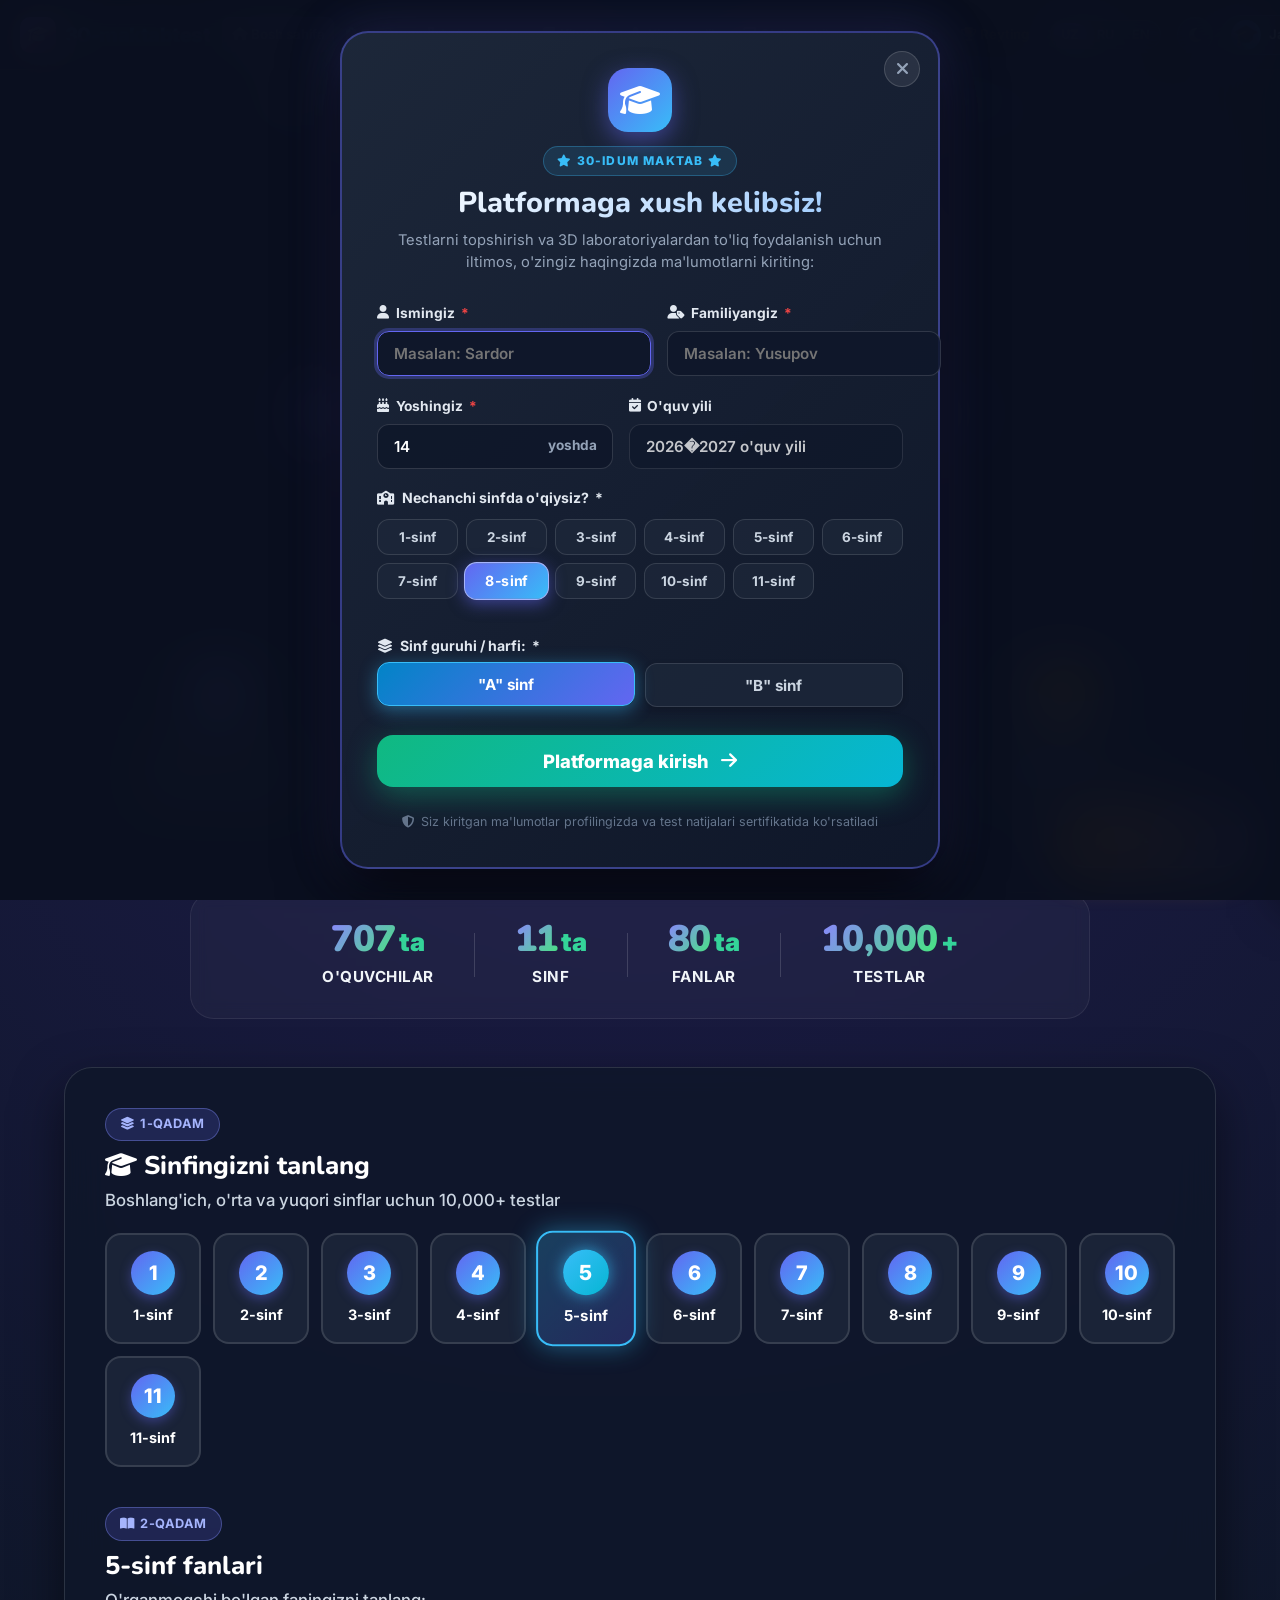
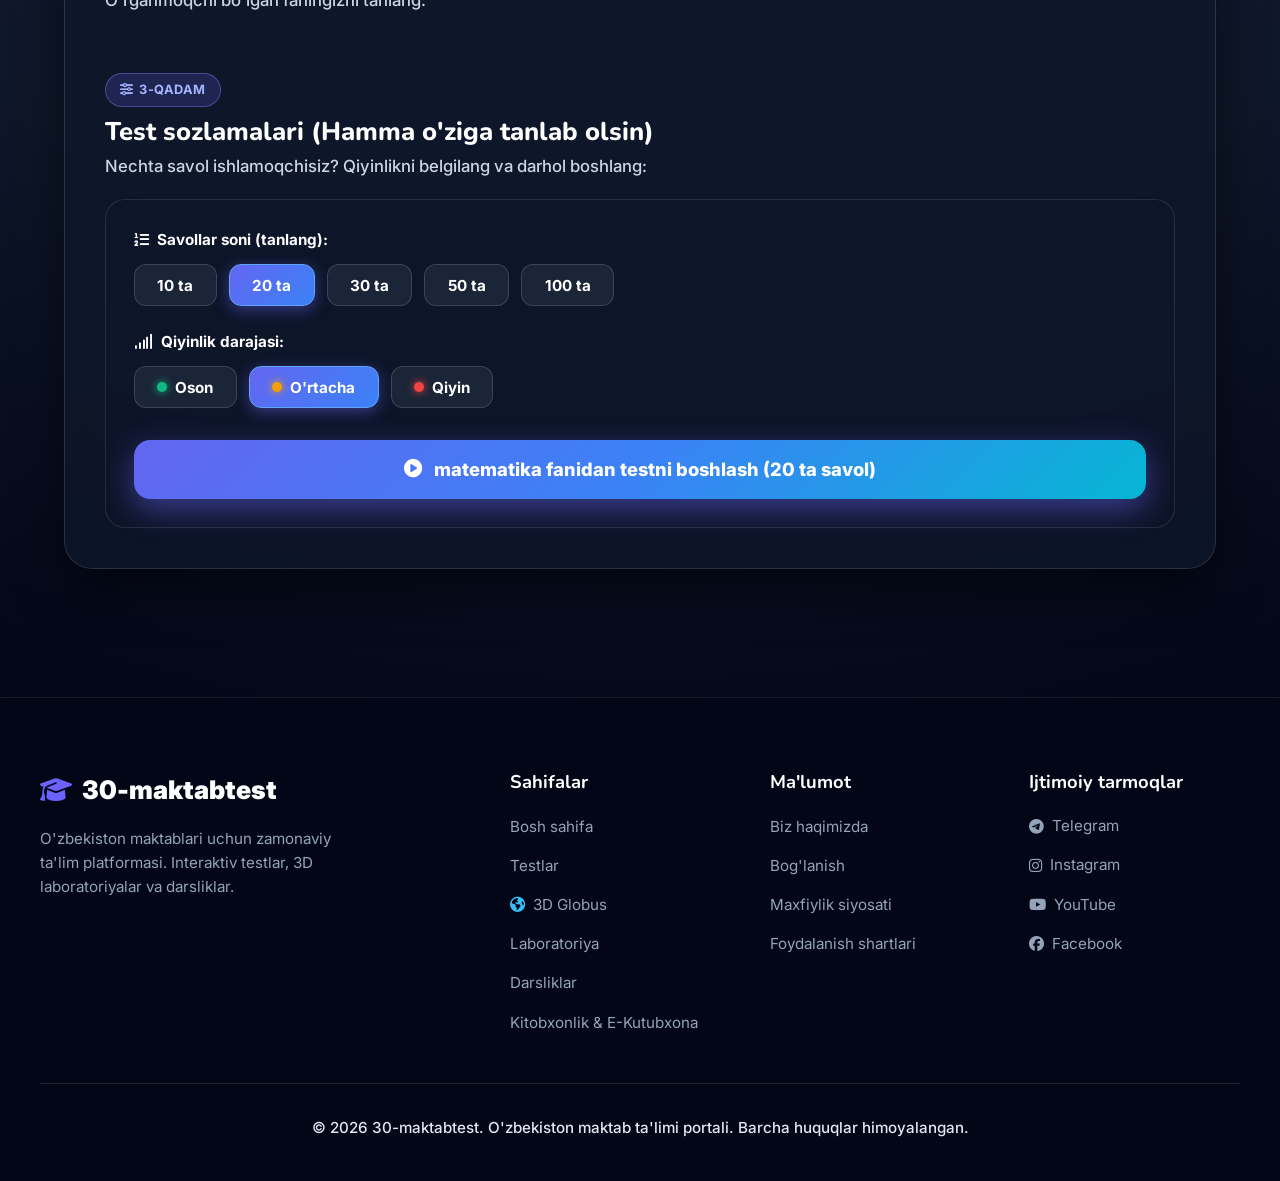
==== commit bdca4464: "feat(library): expand to 35 interactive masterpieces and 100-book full library catalog" ====
--- a/index.html
+++ b/index.html
@@ -2005,6 +2005,10 @@
                     <input type="text" id="lib-search-input" class="lib-search-input" placeholder="Asar nomi yoki muallifni qidiring...">
                 </div>
 
+                <button type="button" class="lib-catalog-btn" onclick="window.LibraryManager.openFullCatalogModal()" title="100 ta eng sara jahon va o'zbek asarlari to'liq ro'yxati">
+                    <i class="fas fa-list-ol"></i> <span>100 ta Shoh Asar Katalogi</span>
+                </button>
+
                 <div class="lib-filter-chips">
                     <button type="button" class="lib-filter-chip active" data-cat="all" onclick="window.LibraryManager.setCategory('all')">
                         <i class="fas fa-layer-group"></i> Barchasi
@@ -2025,6 +2029,10 @@
                         <i class="fas fa-heart" style="color:#f43f5e;"></i> Sevimlilar
                     </button>
                 </div>
+            </div>
+
+            <div id="lib-books-count-badge" class="lib-books-count-badge">
+                <i class="fas fa-book-sparkles"></i> 35 ta to'liq interaktiv asar (Boblar, Viktorina, Audio)
             </div>
 
             <!-- Kitoblar kartalari paneli -->
@@ -3894,6 +3902,41 @@
             </div>
         </div>
     </div>
+
+    <!-- ============================================================
+         100 TA SHOH ASAR KUTUBXONA KATALOGI MODALI
+         ============================================================ -->
+    <div id="lib-catalog-modal" class="lib-catalog-modal" style="display:none;">
+        <div class="lib-catalog-card">
+            <div class="lib-catalog-header">
+                <div class="lib-catalog-header-title">
+                    <h3><i class="fas fa-book-bookmark" style="color:#f59e0b;"></i> 100 ta Shoh Asar Kutubxona Katalogi</h3>
+                    <span id="lib-catalog-count-label">Jami 100 ta sara asar</span>
+                </div>
+                <button type="button" class="lib-catalog-close-btn" onclick="window.LibraryManager.closeFullCatalogModal()">
+                    <i class="fas fa-times"></i>
+                </button>
+            </div>
+
+            <div class="lib-catalog-toolbar">
+                <div class="lib-catalog-search-wrap">
+                    <i class="fas fa-search"></i>
+                    <input type="text" id="lib-catalog-search-input" placeholder="Katalogdan asar yoki muallifni qidirish...">
+                </div>
+                <div class="lib-catalog-filters">
+                    <button type="button" class="cat-filter-btn active" data-ccat="all" onclick="window.LibraryManager.setCatalogCategory('all')">Barchasi (100)</button>
+                    <button type="button" class="cat-filter-btn" data-ccat="O'zbek adabiyoti" onclick="window.LibraryManager.setCatalogCategory('O\'zbek adabiyoti')">O'zbek adabiyoti</button>
+                    <button type="button" class="cat-filter-btn" data-ccat="Jahon klassikasi" onclick="window.LibraryManager.setCatalogCategory('Jahon klassikasi')">Jahon klassikasi</button>
+                    <button type="button" class="cat-filter-btn" data-ccat="Shaxsiy rivojlanish" onclick="window.LibraryManager.setCatalogCategory('Shaxsiy rivojlanish')">Rivojlanish & Moliya</button>
+                    <button type="button" class="cat-filter-btn" data-ccat="Bolalar & Fantastika" onclick="window.LibraryManager.setCatalogCategory('Bolalar & Fantastika')">Bolalar & Fantastika</button>
+                </div>
+            </div>
+
+            <div class="lib-catalog-body" id="catalog-books-list">
+                <!-- JavaScript dinamik to'ldiradi -->
+            </div>
+        </div>
+    </div>
     <!-- ============================================================
          TOAST XABARNOMALAR KONTEYNERI
          ============================================================ -->
--- a/css/master_fix.css
+++ b/css/master_fix.css
@@ -9077,4 +9077,240 @@
   font-weight: 800;
   color: #fbbf24;
   margin-bottom: 24px;
+}
+
+/* ============================================================
+   100 TA SHOH ASAR KATALOGI VA QO'SHIMCHA ELEMENTLAR
+   ============================================================ */
+.lib-catalog-btn {
+  background: linear-gradient(135deg, #f59e0b, #d97706);
+  border: none;
+  color: #fff;
+  font-weight: 700;
+  padding: 10px 18px;
+  border-radius: 12px;
+  cursor: pointer;
+  display: inline-flex;
+  align-items: center;
+  gap: 8px;
+  box-shadow: 0 4px 14px rgba(245, 158, 11, 0.35);
+  transition: transform 0.2s, box-shadow 0.2s;
+  white-space: nowrap;
+}
+.lib-catalog-btn:hover {
+  transform: translateY(-2px);
+  box-shadow: 0 6px 20px rgba(245, 158, 11, 0.5);
+}
+
+.lib-books-count-badge {
+  display: inline-block;
+  padding: 5px 14px;
+  background: rgba(56, 189, 248, 0.12);
+  border: 1px solid rgba(56, 189, 248, 0.25);
+  color: #38bdf8;
+  border-radius: 999px;
+  font-size: 0.85rem;
+  font-weight: 700;
+  margin-bottom: 18px;
+}
+
+.lib-catalog-modal {
+  position: fixed;
+  inset: 0;
+  background: rgba(15, 23, 42, 0.9);
+  backdrop-filter: blur(14px);
+  z-index: 10002;
+  display: flex;
+  align-items: center;
+  justify-content: center;
+  padding: 16px;
+}
+.lib-catalog-card {
+  width: 100%;
+  max-width: 960px;
+  height: 90vh;
+  background: #1e293b;
+  border: 1px solid rgba(255, 255, 255, 0.12);
+  border-radius: 24px;
+  box-shadow: 0 25px 60px rgba(0, 0, 0, 0.7);
+  overflow: hidden;
+  display: flex;
+  flex-direction: column;
+}
+.lib-catalog-header {
+  padding: 18px 24px;
+  display: flex;
+  align-items: center;
+  justify-content: space-between;
+  border-bottom: 1px solid rgba(255, 255, 255, 0.08);
+  background: rgba(15, 23, 42, 0.75);
+}
+.lib-catalog-header-title h3 {
+  font-size: 1.25rem;
+  font-weight: 800;
+  color: #f8fafc;
+  margin: 0 0 2px 0;
+  display: flex;
+  align-items: center;
+  gap: 10px;
+}
+.lib-catalog-header-title span {
+  font-size: 0.82rem;
+  color: #94a3b8;
+}
+.lib-catalog-close-btn {
+  background: transparent;
+  border: none;
+  color: #94a3b8;
+  font-size: 1.4rem;
+  cursor: pointer;
+  padding: 4px;
+}
+.lib-catalog-close-btn:hover {
+  color: #fff;
+}
+
+.lib-catalog-toolbar {
+  padding: 14px 24px;
+  background: rgba(15, 23, 42, 0.4);
+  border-bottom: 1px solid rgba(255, 255, 255, 0.06);
+  display: flex;
+  flex-wrap: wrap;
+  align-items: center;
+  justify-content: space-between;
+  gap: 12px;
+}
+.lib-catalog-search-wrap {
+  position: relative;
+  flex: 1 1 240px;
+  max-width: 360px;
+}
+.lib-catalog-search-wrap i {
+  position: absolute;
+  left: 12px;
+  top: 50%;
+  transform: translateY(-50%);
+  color: #64748b;
+  font-size: 0.9rem;
+}
+.lib-catalog-search-wrap input {
+  width: 100%;
+  background: rgba(15, 23, 42, 0.8);
+  border: 1px solid rgba(255, 255, 255, 0.12);
+  border-radius: 10px;
+  padding: 8px 12px 8px 36px;
+  color: #fff;
+  font-size: 0.9rem;
+}
+.lib-catalog-search-wrap input:focus {
+  outline: none;
+  border-color: #f59e0b;
+}
+.lib-catalog-filters {
+  display: flex;
+  flex-wrap: wrap;
+  gap: 6px;
+}
+.cat-filter-btn {
+  background: rgba(15, 23, 42, 0.6);
+  border: 1px solid rgba(255, 255, 255, 0.1);
+  color: #94a3b8;
+  padding: 6px 12px;
+  border-radius: 8px;
+  font-size: 0.82rem;
+  font-weight: 600;
+  cursor: pointer;
+  transition: all 0.2s ease;
+}
+.cat-filter-btn:hover {
+  color: #fff;
+  border-color: rgba(245, 158, 11, 0.4);
+}
+.cat-filter-btn.active {
+  background: #f59e0b;
+  color: #0f172a;
+  border-color: #f59e0b;
+  font-weight: 700;
+}
+
+.lib-catalog-body {
+  flex: 1;
+  overflow-y: auto;
+  padding: 16px 24px;
+  display: flex;
+  flex-direction: column;
+  gap: 12px;
+}
+.catalog-item-card {
+  background: rgba(15, 23, 42, 0.6);
+  border: 1px solid rgba(255, 255, 255, 0.08);
+  border-radius: 14px;
+  padding: 14px 18px;
+  display: flex;
+  align-items: center;
+  gap: 16px;
+  transition: transform 0.2s, border-color 0.2s, background 0.2s;
+}
+.catalog-item-card:hover {
+  transform: translateX(4px);
+  border-color: rgba(245, 158, 11, 0.35);
+  background: rgba(15, 23, 42, 0.85);
+}
+.catalog-item-card.interactive-avail {
+  border-left: 4px solid #38bdf8;
+}
+.c-num-badge {
+  font-size: 1.1rem;
+  font-weight: 800;
+  color: #f59e0b;
+  min-width: 44px;
+}
+.c-info {
+  flex: 1;
+  min-width: 0;
+}
+.c-header-row {
+  display: flex;
+  align-items: center;
+  gap: 10px;
+  margin-bottom: 2px;
+  flex-wrap: wrap;
+}
+.c-title {
+  font-size: 1.05rem;
+  font-weight: 800;
+  color: #f8fafc;
+  margin: 0;
+}
+.c-category-tag {
+  font-size: 0.72rem;
+  font-weight: 700;
+  color: #38bdf8;
+  background: rgba(56, 189, 248, 0.1);
+  padding: 2px 6px;
+  border-radius: 4px;
+}
+.c-author {
+  font-size: 0.85rem;
+  color: #94a3b8;
+  margin: 0 0 4px 0;
+}
+.c-desc {
+  font-size: 0.84rem;
+  color: #cbd5e1;
+  margin: 0;
+  line-height: 1.45;
+}
+.c-action-wrap {
+  white-space: nowrap;
+}
+.badge-catalog-only {
+  font-size: 0.75rem;
+  color: #64748b;
+  background: rgba(255, 255, 255, 0.05);
+  padding: 6px 10px;
+  border-radius: 6px;
+  display: inline-flex;
+  align-items: center;
+  gap: 6px;
 }
